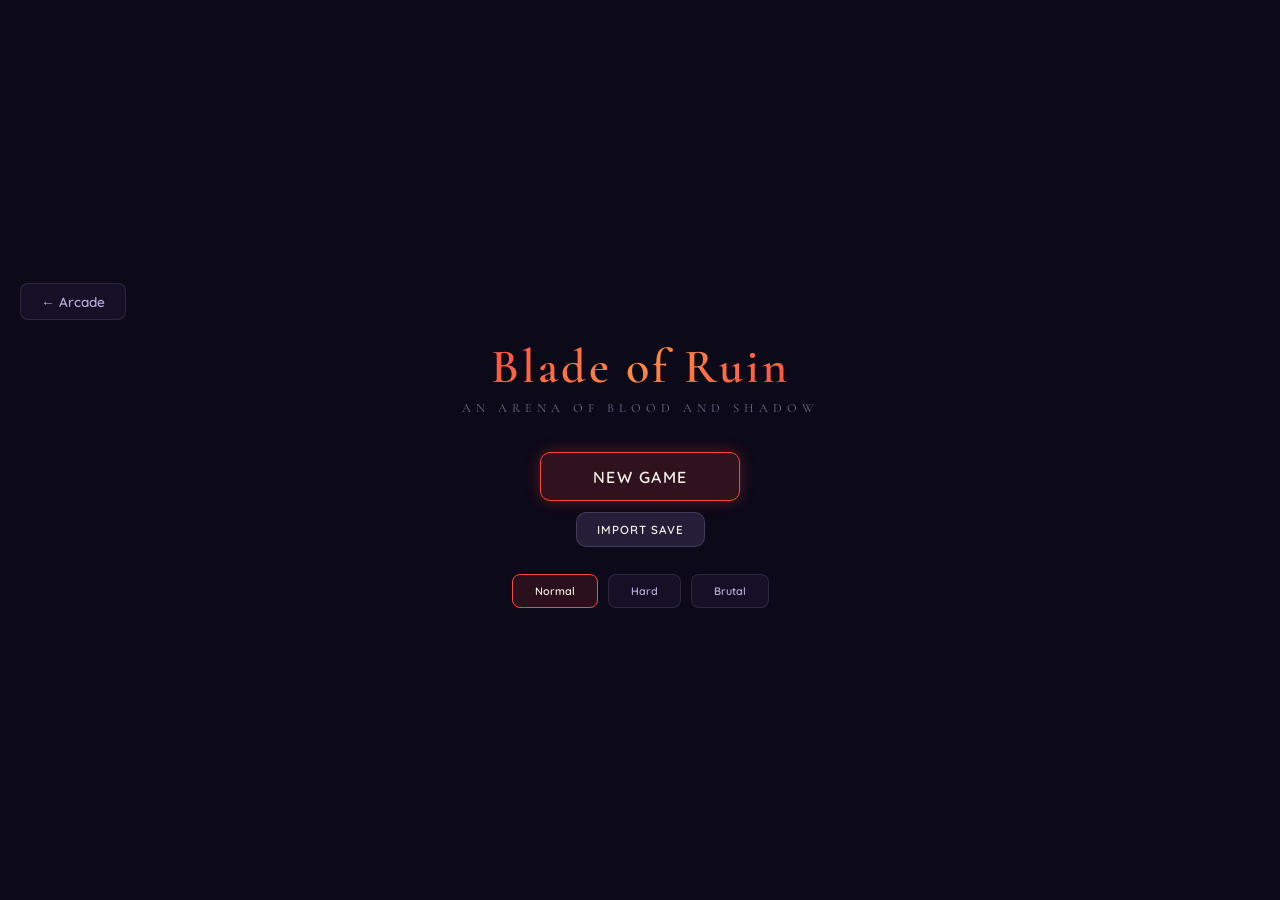
==== games/blade-of-ruin.html @ e4836a95 "Rewrite town as interactive canvas — character, clickable buildings, HUD bar - Town is now fully can" ====
<!DOCTYPE html>
<html lang="en">
<head>
<meta charset="UTF-8">
<meta name="viewport" content="width=device-width, initial-scale=1.0, maximum-scale=1.0, user-scalable=no, viewport-fit=cover">
<title>Blade of Ruin — Maas Arcade</title>
<meta name="theme-color" content="#0d0a1a">
<meta name="apple-mobile-web-app-capable" content="yes">
<meta name="apple-mobile-web-app-status-bar-style" content="black-translucent">
<link rel="stylesheet" href="../shared.css">
<style>
:root{--game-accent:#ff4444;--game-glow:rgba(255,68,68,0.3)}
*{box-sizing:border-box;-webkit-tap-highlight-color:transparent}
html,body{overflow:hidden;position:fixed;inset:0;width:100%;height:100dvh;touch-action:none;overscroll-behavior:none;margin:0;padding:0}

#game-canvas{display:block;position:absolute;top:0;left:0;width:100%;height:100%;touch-action:none;z-index:1}
#particle-canvas{display:block;position:absolute;top:0;left:0;width:100%;height:100%;touch-action:none;z-index:2;pointer-events:none}
#bg-canvas{display:block;position:absolute;top:0;left:0;width:100%;height:100%;z-index:0}

/* ── Overlay Base ── */
.overlay{position:fixed;inset:0;z-index:100;display:flex;flex-direction:column;align-items:center;justify-content:center;background:rgba(13,10,26,0.96);backdrop-filter:blur(20px);-webkit-backdrop-filter:blur(20px);overflow-y:auto;padding:env(safe-area-inset-top,0) 0 env(safe-area-inset-bottom,0);opacity:1;pointer-events:all;transition:none}
.overlay.hidden{display:none!important}
.overlay-scroll{max-height:100dvh;overflow-y:auto;width:100%;display:flex;flex-direction:column;align-items:center;padding:clamp(8px,2dvh,20px) clamp(8px,3vw,20px)}

/* ── Glass Panels ── */
.gp{background:rgba(30,24,50,0.7);border:1px solid rgba(184,169,212,0.12);border-radius:14px;backdrop-filter:blur(16px);-webkit-backdrop-filter:blur(16px);padding:clamp(10px,2dvh,20px);width:min(420px,92vw)}
.gp-glow{box-shadow:0 0 30px var(--game-glow),inset 0 0 20px rgba(74,63,107,0.1)}

/* ── Title Styling ── */
.title-main{font-family:'Cormorant Garamond',serif;font-size:clamp(28px,5.5dvh,48px);font-weight:600;letter-spacing:3px;text-align:center;background:linear-gradient(135deg,#ff4444,#ff8844,#ff4444);-webkit-background-clip:text;-webkit-text-fill-color:transparent;background-clip:text;text-shadow:none;margin-bottom:4px}
.title-sub{font-family:'Cormorant Garamond',serif;font-size:clamp(10px,1.4dvh,14px);letter-spacing:5px;text-transform:uppercase;color:var(--iris-light);opacity:.6;margin-bottom:clamp(10px,2dvh,20px);text-align:center}

/* ── Buttons ── */
.btn{font-family:'Quicksand',sans-serif;font-size:clamp(13px,1.8dvh,16px);font-weight:600;color:var(--moon-glow);background:rgba(74,63,107,0.4);border:1px solid rgba(184,169,212,0.2);border-radius:10px;padding:clamp(10px,1.5dvh,14px) clamp(20px,4vw,32px);cursor:pointer;transition:all .2s;text-transform:uppercase;letter-spacing:1.5px;min-width:clamp(140px,40vw,200px);text-align:center;display:inline-block}
.btn:active{transform:scale(0.96);background:rgba(74,63,107,0.7)}
.btn-accent{border-color:var(--game-accent);background:rgba(255,68,68,0.15);box-shadow:0 0 15px var(--game-glow)}
.btn-accent:active{background:rgba(255,68,68,0.35)}
.btn-sm{font-size:clamp(10px,1.3dvh,13px);padding:clamp(6px,1dvh,10px) clamp(12px,2vw,20px);min-width:auto;letter-spacing:1px}
.btn-danger{border-color:#ff4444;color:#ff6666}
.btn-gold{border-color:#ffd740;color:#ffd740;background:rgba(255,215,64,0.1)}
.btn-green{border-color:#76ff03;color:#76ff03;background:rgba(118,255,3,0.1)}
.btn-disabled{opacity:0.35;pointer-events:none}

/* ── Stat bars ── */
.bar-wrap{width:100%;height:clamp(14px,2dvh,20px);background:rgba(13,10,26,0.6);border-radius:10px;border:1px solid rgba(184,169,212,0.08);overflow:hidden;position:relative}
.bar-fill{height:100%;border-radius:10px;transition:width .4s ease}
.bar-text{position:absolute;inset:0;display:flex;align-items:center;justify-content:center;font-family:'Quicksand',sans-serif;font-size:clamp(9px,1.2dvh,12px);font-weight:600;color:#fff;text-shadow:0 1px 3px rgba(0,0,0,0.8)}
.bar-hp .bar-fill{background:linear-gradient(90deg,#cc2222,#ff4444)}
.bar-sta .bar-fill{background:linear-gradient(90deg,#cc8800,#ffaa00)}
.bar-mana .bar-fill{background:linear-gradient(90deg,#2244cc,#4488ff)}
.bar-xp .bar-fill{background:linear-gradient(90deg,#448844,#66cc66)}

/* ── Character Creation ── */
.race-grid{display:grid;grid-template-columns:repeat(4,1fr);gap:clamp(4px,1vw,8px);width:100%;margin:clamp(6px,1dvh,12px) 0}
.race-card{background:rgba(30,24,50,0.5);border:2px solid rgba(184,169,212,0.1);border-radius:10px;padding:clamp(6px,1dvh,10px) clamp(4px,0.5vw,8px);cursor:pointer;text-align:center;transition:all .2s}
.race-card.selected{border-color:var(--game-accent);background:rgba(255,68,68,0.12);box-shadow:0 0 12px var(--game-glow)}
.race-card .rc-icon{font-size:clamp(20px,3.5dvh,32px);line-height:1.2}
.race-card .rc-name{font-family:'Quicksand',sans-serif;font-size:clamp(9px,1.1dvh,11px);font-weight:600;color:var(--moon-glow);margin-top:2px}
.race-card .rc-bonus{font-size:clamp(7px,0.9dvh,9px);color:var(--iris-light);opacity:.7;margin-top:1px}

.stat-row{display:flex;align-items:center;gap:clamp(4px,1vw,8px);margin:clamp(2px,0.4dvh,4px) 0;width:100%}
.stat-label{font-family:'Quicksand',sans-serif;font-size:clamp(10px,1.3dvh,13px);font-weight:600;color:var(--iris-light);min-width:clamp(32px,8vw,44px);text-transform:uppercase}
.stat-val{font-family:'Quicksand',sans-serif;font-size:clamp(12px,1.5dvh,15px);font-weight:700;color:var(--moon-glow);min-width:24px;text-align:center}
.stat-btn{width:clamp(28px,4dvh,36px);height:clamp(28px,4dvh,36px);border-radius:50%;border:1px solid rgba(184,169,212,0.2);background:rgba(74,63,107,0.3);color:var(--moon-glow);font-size:clamp(14px,2dvh,18px);font-weight:700;cursor:pointer;display:flex;align-items:center;justify-content:center;transition:all .15s}
.stat-btn:active{background:rgba(74,63,107,0.6)}
.stat-btn.disabled{opacity:.25;pointer-events:none}
.stat-bar-mini{flex:1;height:6px;background:rgba(13,10,26,0.5);border-radius:3px;overflow:hidden}
.stat-bar-mini div{height:100%;background:var(--game-accent);border-radius:3px;transition:width .2s}

/* ── Weapon Choice ── */
.weapon-grid{display:grid;grid-template-columns:repeat(3,1fr);gap:clamp(4px,1vw,8px);width:100%;margin:clamp(6px,1dvh,12px) 0}
.weapon-card{background:rgba(30,24,50,0.5);border:2px solid rgba(184,169,212,0.1);border-radius:10px;padding:clamp(8px,1.2dvh,12px);cursor:pointer;text-align:center;transition:all .2s}
.weapon-card.selected{border-color:var(--game-accent);background:rgba(255,68,68,0.12);box-shadow:0 0 12px var(--game-glow)}
.weapon-card .wc-icon{font-size:clamp(22px,3.5dvh,32px)}
.weapon-card .wc-name{font-size:clamp(8px,1dvh,10px);color:var(--moon-glow);margin-top:2px;font-weight:600}

/* ── Combat HUD — Bottom Actions ── */
.combat-hud{position:fixed;bottom:0;left:0;right:0;z-index:20;background:linear-gradient(0deg,rgba(8,6,16,0.97) 0%,rgba(10,8,20,0.92) 85%,transparent 100%);border-top:1px solid rgba(255,68,68,0.12);padding:clamp(6px,1dvh,12px) clamp(4px,1vw,10px) calc(env(safe-area-inset-bottom,0px) + clamp(4px,0.8dvh,8px));display:none;flex-direction:column;gap:clamp(4px,0.7dvh,8px)}
.combat-hud.visible{display:flex}
/* Action grid — larger circular buttons */
.combat-actions{display:flex;flex-wrap:wrap;justify-content:center;gap:clamp(4px,0.8vw,8px);padding:0 clamp(2px,0.5vw,4px)}
.action-btn{font-family:'Quicksand',sans-serif;position:relative;color:var(--moon-glow);background:rgba(20,16,36,0.85);border:2px solid rgba(184,169,212,0.2);border-radius:14px;padding:clamp(5px,0.8dvh,8px) clamp(6px,1.2vw,10px);cursor:pointer;text-align:center;transition:all .15s;line-height:1.1;width:clamp(62px,15vw,82px);min-height:clamp(62px,10dvh,82px);display:flex;flex-direction:column;align-items:center;justify-content:center;gap:1px}
.action-btn:active{background:rgba(74,63,107,0.5);transform:scale(0.93)}
.action-btn .ab-icon{font-size:clamp(18px,2.8dvh,26px);display:block}
.action-btn .ab-name{font-size:clamp(8px,1dvh,10px);font-weight:700;display:block;letter-spacing:0.3px}
.action-btn .ab-cost{font-size:clamp(7px,0.85dvh,9px);display:block;color:var(--iris-mid);font-weight:600}
.action-btn .ab-dmg{font-size:clamp(9px,1.1dvh,11px);font-weight:800;display:block;margin-top:1px}
.action-btn .ab-tiers{font-size:clamp(6px,0.7dvh,8px);display:block;color:var(--iris-mid);margin-top:0px;white-space:nowrap;overflow:hidden}
.action-btn.disabled{opacity:.25;pointer-events:none}
.action-btn.highlight{border-color:var(--game-accent);box-shadow:0 0 10px var(--game-glow)}
/* Tier-colored borders for attack types */
.action-btn.ab-type-light{border-color:rgba(68,255,68,0.35)}
.action-btn.ab-type-heavy{border-color:rgba(255,68,68,0.4);box-shadow:0 0 6px rgba(255,68,68,0.15)}
.action-btn.ab-type-medium{border-color:rgba(255,255,68,0.35)}
.action-btn.ab-type-move{border-color:rgba(68,170,255,0.3)}
.action-btn.ab-type-defend{border-color:rgba(68,136,255,0.35)}
.action-btn.ab-type-spell{border-color:rgba(136,68,255,0.35)}
.action-btn.ab-type-util{border-color:rgba(184,169,212,0.2)}
.action-btn.ab-type-flee{border-color:rgba(255,68,68,0.3)}
/* Info Panel — shows details of hovered/selected action */
.action-info{width:100%;min-height:clamp(28px,4dvh,40px);background:rgba(15,12,28,0.9);border:1px solid rgba(184,169,212,0.1);border-radius:10px;padding:clamp(4px,0.6dvh,8px) clamp(8px,1.5vw,14px);display:flex;align-items:center;gap:clamp(6px,1vw,10px)}
.action-info .ai-icon{font-size:clamp(18px,2.5dvh,24px)}
.action-info .ai-body{flex:1;min-width:0}
.action-info .ai-name{font-family:'Quicksand',sans-serif;font-size:clamp(10px,1.2dvh,13px);font-weight:700;color:var(--moon-glow)}
.action-info .ai-desc{font-family:'Quicksand',sans-serif;font-size:clamp(8px,0.95dvh,10px);color:var(--iris-light);margin-top:1px}
.action-info .ai-tiers{display:flex;gap:clamp(4px,0.6vw,8px);margin-top:2px}
.action-info .ai-tier{font-size:clamp(7px,0.85dvh,9px);font-weight:700;padding:1px 4px;border-radius:4px;background:rgba(0,0,0,0.3)}
.action-info .ai-tier.t-miss{color:#666}
.action-info .ai-tier.t-graze{color:#ff8844}
.action-info .ai-tier.t-hit{color:#ffff44}
.action-info .ai-tier.t-strong{color:#44ff44}
.action-info .ai-tier.t-crit{color:#ff4444}

/* ── Spell Submenu ── */
.spell-menu{position:fixed;bottom:clamp(100px,20dvh,180px);left:50%;transform:translateX(-50%);z-index:25;background:rgba(12,10,25,0.96);border:1px solid rgba(68,68,255,0.2);border-radius:14px;padding:clamp(8px,1.2dvh,14px);backdrop-filter:blur(16px);-webkit-backdrop-filter:blur(16px);display:none;width:min(400px,92vw);max-height:38dvh;overflow-y:auto}
.spell-menu.visible{display:block}
.spell-row{display:flex;align-items:center;gap:clamp(6px,1vw,10px);padding:clamp(6px,0.8dvh,8px);border-radius:8px;cursor:pointer;transition:all .15s;border:1px solid transparent}
.spell-row:active{background:rgba(68,68,255,0.15)}
.spell-row.disabled{opacity:.3;pointer-events:none}
.spell-row .sr-icon{font-size:clamp(18px,2.5dvh,24px)}
.spell-row .sr-name{font-size:clamp(11px,1.3dvh,13px);font-weight:600;color:var(--moon-glow);flex:1}
.spell-row .sr-dmg{font-size:clamp(9px,1dvh,11px);font-weight:700;color:#ff8844}
.spell-row .sr-cost{font-size:clamp(9px,1.1dvh,11px);color:#4488ff}
.spell-row .sr-cd{font-size:clamp(8px,1dvh,10px);color:#ff8844}

/* ── Combat Top HUD ── */
.combat-top{position:fixed;top:0;left:0;right:0;z-index:20;padding:calc(env(safe-area-inset-top,0px) + clamp(4px,0.6dvh,8px)) clamp(6px,1.5vw,12px) clamp(4px,0.6dvh,8px);background:linear-gradient(180deg,rgba(10,8,18,0.96) 0%,rgba(10,8,18,0.8) 80%,transparent 100%);display:none;gap:clamp(3px,0.5dvh,6px)}
.combat-top.visible{display:flex;flex-direction:column}
.ct-row{display:flex;justify-content:space-between;align-items:flex-start;gap:clamp(6px,2vw,16px)}
.ct-fighter{flex:1;min-width:0}
.ct-portrait{display:flex;align-items:center;gap:clamp(4px,0.8vw,8px);margin-bottom:3px}
.ct-avatar{width:clamp(32px,5dvh,44px);height:clamp(32px,5dvh,44px);border-radius:8px;background:rgba(30,24,50,0.7);border:2px solid rgba(184,169,212,0.2);display:flex;align-items:center;justify-content:center;font-size:clamp(18px,3dvh,28px)}
.ct-avatar.player-av{border-color:rgba(68,170,255,0.4)}
.ct-avatar.enemy-av{border-color:rgba(255,68,68,0.4)}
.ct-info{flex:1;min-width:0}
.ct-name{font-family:'Cormorant Garamond',serif;font-size:clamp(12px,1.6dvh,16px);font-weight:600;margin-bottom:0;white-space:nowrap;overflow:hidden;text-overflow:ellipsis}
.ct-name.player-name{color:#66aaff}
.ct-name.enemy-name{color:#ff6666;text-align:right}
.ct-sub{font-family:'Quicksand',sans-serif;font-size:clamp(8px,0.9dvh,10px);color:var(--iris-mid);white-space:nowrap;overflow:hidden;text-overflow:ellipsis}
.ct-bars{display:flex;flex-direction:column;gap:2px}
.ct-bar{height:clamp(12px,1.6dvh,16px);position:relative}
.ct-bar .bar-text{font-size:clamp(8px,1dvh,11px);font-weight:700;letter-spacing:0.5px}
.ct-vs{font-family:'Cormorant Garamond',serif;font-size:clamp(12px,1.6dvh,18px);font-weight:600;color:var(--game-accent);text-shadow:0 0 10px var(--game-glow);min-width:24px;text-align:center;align-self:center}
.ct-status{display:flex;gap:3px;margin-top:2px;flex-wrap:wrap}
.ct-status-icon{font-size:clamp(10px,1.3dvh,14px);background:rgba(30,24,50,0.6);border-radius:4px;padding:1px 3px;border:1px solid rgba(184,169,212,0.08)}
.ct-turn{text-align:center;font-size:clamp(10px,1.2dvh,12px);color:var(--iris-light);font-weight:600;letter-spacing:1px}
.ct-distance{text-align:center;font-size:clamp(9px,1dvh,11px);color:var(--iris-mid)}

/* ── Town HUD (canvas-based town) ── */
.town-hud{position:fixed;top:env(safe-area-inset-top,0px);left:50%;transform:translateX(-50%);z-index:15;
  display:flex;align-items:center;gap:clamp(8px,2vw,14px);
  background:rgba(10,8,20,0.78);border:1px solid rgba(184,169,212,0.12);border-radius:0 0 12px 12px;
  padding:clamp(5px,0.8dvh,8px) clamp(10px,2.5vw,18px);backdrop-filter:blur(12px);-webkit-backdrop-filter:blur(12px);
  max-width:min(440px,96vw);font-family:'Quicksand',sans-serif}
.town-hud.hidden{display:none!important}
.th-name{color:var(--moon-glow);font-weight:700;font-size:clamp(11px,1.4dvh,14px)}
.th-level{color:var(--iris-light);font-size:clamp(10px,1.2dvh,12px)}
.th-gold{color:#ffd740;font-weight:700;font-size:clamp(10px,1.2dvh,12px)}
.th-hp-wrap{flex:0 0 clamp(50px,12vw,70px);height:8px;background:rgba(0,0,0,0.3);border-radius:4px;overflow:hidden}
.th-hp-fill{height:100%;background:linear-gradient(90deg,#e53935,#ff6e40);border-radius:4px;transition:width .3s}
.th-btn{background:rgba(74,63,107,0.45);border:1px solid rgba(184,169,212,0.18);border-radius:8px;
  padding:clamp(3px,0.5dvh,5px) clamp(6px,1vw,10px);cursor:pointer;font-size:clamp(14px,1.8dvh,18px);
  color:var(--moon-glow);transition:all .15s;line-height:1}
.th-btn:active{background:rgba(74,63,107,0.7);transform:scale(0.95)}

/* ── Shop / Inventory ── */
.item-grid{display:grid;grid-template-columns:repeat(auto-fill,minmax(clamp(120px,30vw,160px),1fr));gap:clamp(4px,0.8dvh,8px);width:100%;margin:clamp(4px,0.8dvh,8px) 0;max-height:40dvh;overflow-y:auto}
.item-card{background:rgba(20,16,36,0.7);border:2px solid rgba(184,169,212,0.1);border-radius:10px;padding:clamp(6px,1dvh,10px);cursor:pointer;transition:all .2s}
.item-card.selected{border-color:var(--game-accent);box-shadow:0 0 10px var(--game-glow)}
.item-card .ic-name{font-size:clamp(10px,1.2dvh,12px);font-weight:700;margin-bottom:2px;white-space:nowrap;overflow:hidden;text-overflow:ellipsis}
.item-card .ic-type{font-size:clamp(8px,0.9dvh,9px);color:var(--iris-mid);text-transform:uppercase;letter-spacing:0.5px}
.item-card .ic-stats{font-size:clamp(8px,1dvh,10px);color:var(--iris-light);margin-top:3px;line-height:1.4}
.item-card .ic-price{font-size:clamp(9px,1.1dvh,11px);color:#ffd740;font-weight:700;margin-top:3px}
.tier-common .ic-name{color:#a0a0a0}
.tier-uncommon .ic-name{color:#4fc3f7}
.tier-rare .ic-name{color:#c9a84c}
.tier-epic .ic-name{color:#ff6a00}
.tier-legendary .ic-name{color:#cc44ff}

/* ── Equipment Slots ── */
.equip-slots{display:grid;grid-template-columns:repeat(4,1fr);gap:clamp(4px,0.8vw,8px);width:100%;margin:clamp(4px,0.8dvh,8px) 0}
.equip-slot{background:rgba(20,16,36,0.5);border:2px solid rgba(184,169,212,0.08);border-radius:10px;padding:clamp(6px,1dvh,10px);text-align:center;min-height:clamp(50px,8dvh,70px);display:flex;flex-direction:column;align-items:center;justify-content:center;cursor:pointer;transition:all .2s}
.equip-slot .es-label{font-size:clamp(7px,0.8dvh,9px);color:var(--iris-mid);text-transform:uppercase;letter-spacing:0.5px;margin-bottom:2px}
.equip-slot .es-name{font-size:clamp(8px,1dvh,10px);font-weight:600}
.equip-slot.filled{border-color:rgba(184,169,212,0.2)}

/* ── Dialogue Box ── */
.dialogue-box{position:fixed;bottom:clamp(70px,14dvh,120px);left:50%;transform:translateX(-50%);z-index:30;width:min(400px,90vw);background:rgba(10,8,20,0.95);border:1px solid rgba(255,68,68,0.2);border-radius:12px;padding:clamp(10px,1.5dvh,16px);backdrop-filter:blur(16px);-webkit-backdrop-filter:blur(16px);display:none}
.dialogue-box.visible{display:block}
.dialogue-name{font-family:'Cormorant Garamond',serif;font-size:clamp(14px,1.8dvh,18px);font-weight:600;color:var(--game-accent);margin-bottom:4px}
.dialogue-text{font-family:'Quicksand',sans-serif;font-size:clamp(11px,1.4dvh,14px);color:var(--moon-glow);line-height:1.5;min-height:2em}

/* ── Skin Toggle ── */
.skin-toggle{position:fixed;top:env(safe-area-inset-top,0px);right:clamp(4px,1vw,8px);z-index:50;margin-top:clamp(4px,0.6dvh,8px)}
.skin-btn{background:rgba(30,24,50,0.7);border:1px solid rgba(184,169,212,0.15);border-radius:8px;padding:clamp(4px,0.6dvh,6px) clamp(8px,1.2vw,12px);cursor:pointer;font-family:'Quicksand',sans-serif;font-size:clamp(9px,1dvh,11px);color:var(--iris-light);transition:all .2s}
.skin-btn:active{background:rgba(74,63,107,0.5)}

/* ── Back Button ── */
.back-btn{position:fixed;top:env(safe-area-inset-top,0px);left:clamp(4px,1vw,8px);z-index:50;margin-top:clamp(4px,0.6dvh,8px);background:rgba(30,24,50,0.7);border:1px solid rgba(184,169,212,0.15);border-radius:50%;width:clamp(32px,4.5dvh,42px);height:clamp(32px,4.5dvh,42px);cursor:pointer;display:flex;align-items:center;justify-content:center;color:var(--iris-light);font-size:clamp(14px,2dvh,20px);transition:all .2s;text-decoration:none}
.back-btn:active{background:rgba(74,63,107,0.5)}
.menu-back-btn{align-self:flex-start;font-family:'Quicksand',sans-serif;font-size:clamp(12px,1.5dvh,15px);font-weight:600;color:var(--iris-light);text-decoration:none;background:rgba(30,24,50,0.5);border:1px solid rgba(184,169,212,0.15);border-radius:8px;padding:clamp(6px,1dvh,10px) clamp(12px,2vw,20px);transition:all .2s}
.menu-back-btn:active{background:rgba(74,63,107,0.5)}

/* ── Combat Log ── */
#combat-log{position:fixed;left:clamp(4px,1vw,8px);top:50%;transform:translateY(-50%);z-index:18;width:min(160px,35vw);max-height:30dvh;background:rgba(10,8,20,0.88);border:1px solid rgba(184,169,212,0.1);border-radius:10px;padding:clamp(4px,0.6dvh,8px);backdrop-filter:blur(10px);-webkit-backdrop-filter:blur(10px);display:none;overflow:hidden;pointer-events:none}
#combat-log.visible{display:block}
#combat-log .cl-title{font-family:'Quicksand',sans-serif;font-size:clamp(8px,0.9dvh,10px);font-weight:700;color:var(--iris-mid);text-transform:uppercase;letter-spacing:1px;margin-bottom:3px}
#combat-log .cl-entry{font-family:'Quicksand',sans-serif;font-size:clamp(8px,0.95dvh,10px);color:var(--iris-light);line-height:1.4;padding:1px 0;opacity:0.8}
#combat-log .cl-entry:last-child{opacity:1;color:var(--moon-glow);text-shadow:0 0 6px rgba(255,255,255,0.2)}
#combat-log .cl-entry.cl-damage{color:#ff6666}
#combat-log .cl-entry.cl-heal{color:#66ff88}
#combat-log .cl-entry.cl-move{color:#66aaff}
#combat-log .cl-entry.cl-crit{color:#ffd740;font-weight:700}

/* ── Damage Numbers ── */
.dmg-float{position:fixed;z-index:35;pointer-events:none;font-family:'Cormorant Garamond',serif;font-weight:700;text-shadow:0 2px 6px rgba(0,0,0,0.8);animation:dmgFloat 1.2s ease-out forwards}
.dmg-float.crit{font-size:clamp(24px,4dvh,36px)!important;color:#ff4444!important}
.dmg-float.heal{color:#44ff44!important}
.dmg-float.dodge-text{color:#44aaff!important;font-style:italic}
.dmg-float.block-text{color:#ffaa44!important}
@keyframes dmgFloat{0%{opacity:1;transform:translateY(0) scale(1)}50%{opacity:1}100%{opacity:0;transform:translateY(clamp(-60px,-10dvh,-100px)) scale(0.7)}}

/* ── Level Up Glow ── */
@keyframes lvlGlow{0%,100%{box-shadow:0 0 20px var(--game-glow)}50%{box-shadow:0 0 50px var(--game-glow),0 0 80px rgba(255,68,68,0.2)}}
.lvl-up-panel{animation:lvlGlow 1.5s infinite}

/* ── Name Input ── */
.name-input{font-family:'Cormorant Garamond',serif;font-size:clamp(20px,3dvh,28px);font-weight:600;color:var(--moon-glow);background:rgba(13,10,26,0.6);border:1px solid rgba(184,169,212,0.2);border-radius:10px;padding:clamp(8px,1.2dvh,12px) clamp(12px,2vw,20px);text-align:center;width:min(300px,80vw);outline:none;transition:border-color .2s}
.name-input:focus{border-color:var(--game-accent)}
.name-input::placeholder{color:var(--iris-mid);opacity:.5}

/* ── Misc ── */
.flex-center{display:flex;align-items:center;justify-content:center}
.flex-col{display:flex;flex-direction:column;align-items:center}
.gap-sm{gap:clamp(4px,0.6dvh,8px)}
.gap-md{gap:clamp(8px,1.2dvh,14px)}
.gap-lg{gap:clamp(12px,2dvh,20px)}
.mt-sm{margin-top:clamp(4px,0.8dvh,8px)}
.mt-md{margin-top:clamp(8px,1.5dvh,14px)}
.mb-sm{margin-bottom:clamp(4px,0.8dvh,8px)}
.mb-md{margin-bottom:clamp(8px,1.5dvh,14px)}
.text-center{text-align:center}
.w-full{width:100%}
.section-title{font-family:'Cormorant Garamond',serif;font-size:clamp(16px,2.2dvh,22px);font-weight:600;color:var(--moon-glow);letter-spacing:1px}
.info-text{font-family:'Quicksand',sans-serif;font-size:clamp(10px,1.2dvh,13px);color:var(--iris-light);line-height:1.5}
.gold-text{color:#ffd740;font-weight:700}
.scrollable{max-height:50dvh;overflow-y:auto;width:100%}
.btn-row{display:flex;gap:clamp(6px,1.5vw,12px);justify-content:center;flex-wrap:wrap;margin-top:clamp(6px,1dvh,12px)}
.difficulty-row{display:flex;gap:clamp(6px,1.5vw,10px);justify-content:center;margin:clamp(6px,1dvh,12px) 0}
.diff-btn{padding:clamp(6px,1dvh,10px) clamp(14px,3vw,22px);border-radius:8px;border:1px solid rgba(184,169,212,0.15);background:rgba(30,24,50,0.5);color:var(--iris-light);font-family:'Quicksand',sans-serif;font-size:clamp(10px,1.2dvh,12px);font-weight:600;cursor:pointer;transition:all .2s}
.diff-btn.selected{border-color:var(--game-accent);color:var(--moon-glow);background:rgba(255,68,68,0.12)}
.preview-wrap{width:clamp(80px,18vw,120px);height:clamp(140px,28dvh,220px);margin:clamp(4px,0.8dvh,8px) auto;display:flex;align-items:center;justify-content:center}
.preview-wrap img,.preview-wrap svg{max-width:100%;max-height:100%}
</style>
</head>
<body>
<canvas id="bg-canvas"></canvas>
<canvas id="game-canvas"></canvas>
<canvas id="particle-canvas"></canvas>

<!-- Town HUD (shown during canvas town) -->
<div class="town-hud hidden" id="town-hud">
  <span class="th-name" id="th-name"></span>
  <span class="th-level" id="th-level"></span>
  <span class="th-gold" id="th-gold"></span>
  <div class="th-hp-wrap"><div class="th-hp-fill" id="th-hp-fill"></div></div>
  <button class="th-btn" id="th-inv-btn" title="Inventory">🎒</button>
</div>

<!-- Back button (always visible) -->
<a class="back-btn" onclick="goToHub()" title="Back to Arcade">&#8592;</a>

<!-- Skin toggle -->
<div class="skin-toggle">
  <button class="skin-btn" id="skin-btn">Skin</button>
</div>

<!-- Menu Overlay -->
<div class="overlay" id="ov-menu">
  <div class="overlay-scroll flex-col gap-lg">
    <a class="menu-back-btn" href="../index.html" title="Back to Arcade">&#8592; Arcade</a>
    <div>
      <div class="title-main">Blade of Ruin</div>
      <div class="title-sub">An Arena of Blood and Shadow</div>
    </div>
    <div class="flex-col gap-md">
      <button class="btn btn-accent" id="btn-new-game">New Game</button>
      <button class="btn" id="btn-continue" style="display:none">Continue</button>
      <button class="btn btn-sm" id="btn-import">Import Save</button>
      <input type="file" id="import-file" accept=".json" style="display:none">
    </div>
    <div class="difficulty-row">
      <button class="diff-btn selected" data-diff="0">Normal</button>
      <button class="diff-btn" data-diff="1">Hard</button>
      <button class="diff-btn" data-diff="2">Brutal</button>
    </div>
  </div>
</div>

<!-- Character Creation Overlay -->
<div class="overlay hidden" id="ov-create">
  <div class="overlay-scroll flex-col gap-md" id="create-content"></div>
</div>

<!-- Town Overlay -->
<div class="overlay hidden" id="ov-town">
  <div class="overlay-scroll flex-col gap-md" id="town-content"></div>
</div>

<!-- Shop Overlay -->
<div class="overlay hidden" id="ov-shop">
  <div class="overlay-scroll flex-col gap-md" id="shop-content"></div>
</div>

<!-- Temple Overlay -->
<div class="overlay hidden" id="ov-temple">
  <div class="overlay-scroll flex-col gap-md" id="temple-content"></div>
</div>

<!-- Tavern Overlay -->
<div class="overlay hidden" id="ov-tavern">
  <div class="overlay-scroll flex-col gap-md" id="tavern-content"></div>
</div>

<!-- Training Overlay -->
<div class="overlay hidden" id="ov-training">
  <div class="overlay-scroll flex-col gap-md" id="training-content"></div>
</div>

<!-- Bounty Board Overlay -->
<div class="overlay hidden" id="ov-bounty-board">
  <div class="overlay-scroll flex-col gap-md" id="bounty-board-content"></div>
</div>

<!-- Moonwell Overlay -->
<div class="overlay hidden" id="ov-moonwell">
  <div class="overlay-scroll flex-col gap-md" id="moonwell-content"></div>
</div>

<!-- Sanctum Overlay -->
<div class="overlay hidden" id="ov-sanctum">
  <div class="overlay-scroll flex-col gap-md" id="sanctum-content"></div>
</div>

<!-- Armory Vault Overlay -->
<div class="overlay hidden" id="ov-armory-vault">
  <div class="overlay-scroll flex-col gap-md" id="armory-vault-content"></div>
</div>

<!-- Arena Gate Overlay -->
<div class="overlay hidden" id="ov-arena-gate">
  <div class="overlay-scroll flex-col gap-md" id="arena-gate-content"></div>
</div>

<!-- Inventory Overlay -->
<div class="overlay hidden" id="ov-inventory">
  <div class="overlay-scroll flex-col gap-md" id="inventory-content"></div>
</div>

<!-- Level Up Overlay -->
<div class="overlay hidden" id="ov-levelup">
  <div class="overlay-scroll flex-col gap-md" id="levelup-content"></div>
</div>

<!-- Post-Combat Overlay -->
<div class="overlay hidden" id="ov-post-combat">
  <div class="overlay-scroll flex-col gap-md" id="post-combat-content"></div>
</div>

<!-- Game Over Overlay -->
<div class="overlay hidden" id="ov-gameover">
  <div class="overlay-scroll flex-col gap-md" id="gameover-content"></div>
</div>

<!-- Victory Overlay -->
<div class="overlay hidden" id="ov-victory">
  <div class="overlay-scroll flex-col gap-md" id="victory-content"></div>
</div>

<!-- Combat HUD (top bars) -->
<div class="combat-top" id="combat-top"></div>

<!-- Combat HUD (bottom actions) -->
<div class="combat-hud" id="combat-hud"></div>

<!-- Spell submenu -->
<div class="spell-menu" id="spell-menu"></div>

<!-- Combat Log -->
<div id="combat-log">
  <div class="cl-title">Combat Log</div>
  <div id="cl-entries"></div>
</div>

<!-- Dialogue box -->
<div class="dialogue-box" id="dialogue-box">
  <div class="dialogue-name" id="dialogue-name"></div>
  <div class="dialogue-text" id="dialogue-text"></div>
</div>

<script src="../shared.js"></script>
<script>
(() => { 'use strict';

// ═══════════════════════════════════════════════════════════════
// PHASE 1: CONSTANTS, STATE, SVG MODELS, ITEMS, ENEMIES, SAVES
// ═══════════════════════════════════════════════════════════════

const GAME_ID = 'blade-of-ruin';
const data = ArcadeData;

// ── Stat names ──
const STAT_NAMES = ['STR','AGI','ATK','DEF','VIT','CHA','STA','MAG'];
const STAT_DESC = {
  STR: '+2% melee dmg', AGI: '+1.5% dodge, +0.5 speed', ATK: '+3% weapon dmg, +0.5% crit',
  DEF: '-1 flat DR, +1% reduction', VIT: '+8 max HP', CHA: '-1% prices, +3% taunt',
  STA: '+5 max stamina', MAG: '+6 max mana, +2.5% spell dmg'
};

// ── Races ──
const RACES = [
  { id:'human', name:'Human', icon:'🧑', skin:'#c8a080', bonus:{STR:1,CHA:1}, passive:'xpBonus', passiveDesc:'+10% XP', desc:'Versatile warriors' },
  { id:'highelf', name:'Elf', icon:'🧝', skin:'#e8d5c0', bonus:{AGI:2,MAG:1}, passive:'magicDmg', passiveDesc:'+15% magic dmg', desc:'Graceful spellblades' },
  { id:'dwarf', name:'Dwarf', icon:'⛏️', skin:'#8d6e63', bonus:{DEF:2,VIT:1}, passive:'armorEff', passiveDesc:'+15% armor', desc:'Stout defenders' },
  { id:'orc', name:'Orc', icon:'👹', skin:'#6d8c40', bonus:{STR:2,STA:1}, passive:'rage', passiveDesc:'Rage <25% HP', desc:'Savage berserkers' },
  { id:'polder', name:'Halfling', icon:'🧒', skin:'#a1887f', bonus:{AGI:2,CHA:1}, passive:'dodgeBonus', passiveDesc:'+20% dodge', desc:'Lucky tricksters' },
  { id:'dragonknight', name:'Dragonborn', icon:'🐉', skin:'#1565c0', bonus:{STR:1,DEF:1,MAG:1}, passive:'fireBreath', passiveDesc:'Fire Breath lv1', desc:'Draconic warriors' },
  { id:'revenant', name:'Revenant', icon:'💀', skin:'#37474f', bonus:{VIT:2,MAG:1}, passive:'regen', passiveDesc:'Regen 2%/turn', desc:'Undying spirits' },
  { id:'devil', name:'Demon', icon:'😈', skin:'#c0392b', bonus:{ATK:2,STR:1}, passive:'intimidate', passiveDesc:'Enemies -5% ATK', desc:'Infernal fighters' },
];

// ── Weapons ──
const WEAPON_TYPES = [
  { id:'sword', name:'Sword', icon:'⚔️', range:[0,2], baseDmg:12, category:'medium' },
  { id:'axe', name:'Axe', icon:'🪓', range:[0,1], baseDmg:15, category:'heavy' },
  { id:'dagger', name:'Dagger', icon:'🗡️', range:[0,1], baseDmg:8, category:'light' },
  { id:'staff', name:'Staff', icon:'🪄', range:[1,3], baseDmg:10, category:'polearm' },
  { id:'spear', name:'Spear', icon:'↑', range:[1,3], baseDmg:11, category:'polearm' },
  { id:'trident', name:'Trident', icon:'🔱', range:[1,3], baseDmg:13, category:'polearm' },
];

// ── Item tiers ──
const ITEM_TIERS = [
  { name:'Common', color:'#a0a0a0', css:'tier-common', mult:1.0, modelLv:1 },
  { name:'Uncommon', color:'#4fc3f7', css:'tier-uncommon', mult:1.3, modelLv:3 },
  { name:'Rare', color:'#c9a84c', css:'tier-rare', mult:1.7, modelLv:5 },
  { name:'Epic', color:'#ff6a00', css:'tier-epic', mult:2.2, modelLv:7 },
  { name:'Legendary', color:'#cc44ff', css:'tier-legendary', mult:3.0, modelLv:9 },
];
const EQUIP_SLOTS = ['head','shoulders','chest','arms','legs','shield','weapon'];
const SLOT_LABELS = { head:'Head', shoulders:'Shoulders', chest:'Chest', arms:'Arms', legs:'Legs', shield:'Shield', weapon:'Weapon' };

// ── Arenas ──
const ARENAS = [
  { name:'Sunfire Colosseum', bg:'#1a1408', desc:'Heroic daylight championship arena', accent:'#ffd740' },
  { name:'Hornwood Grand Ring', bg:'#1a1008', desc:'Timber horse-lord tournament ring', accent:'#cc8844' },
  { name:'Frostglass Ring', bg:'#081018', desc:'Alpine moonlit ice arena', accent:'#88ccff' },
  { name:'Ashmaw Crucible', bg:'#1a0800', desc:'Volcanic obsidian endgame arena', accent:'#ff4422' },
];

// ── Champions (4 arenas) ──
const CHAMPIONS = [
  {
    name:'Gharok the Pit Khan', race:'human', level:8, tier:0,
    stats:{STR:14,AGI:8,ATK:10,DEF:10,VIT:12,CHA:6,STA:10,MAG:3},
    weapon:'axe', behavior:'aggressive', hpMult:1.2, passive:null,
    abilities:[{name:'Warlord Charge',cd:4,fn:'warlordCharge'},{name:'Rally Cry',cd:5,fn:'rallyCry'}],
    intro:"The Pit Khan bows to no one! Face my axe, worm!",
    defeat:'The arena... falls silent...',
  },
  {
    name:'Azrakh, Ash-Crowned Warlord', race:'orc', level:14, tier:1,
    stats:{STR:18,AGI:8,ATK:16,DEF:14,VIT:16,CHA:6,STA:14,MAG:8},
    weapon:'axe', behavior:'aggressive', hpMult:1.3, passive:'burnAura',
    abilities:[{name:'Furnace Slam',cd:3,fn:'furnaceSlam'},{name:'Ash Crown Flare',cd:5,fn:'ashCrownFlare'}],
    intro:'The forge-fire burns eternal. You will be its fuel!',
    defeat:'The furnace... grows cold...',
  },
  {
    name:'Vaelor, Frostglass Seraph', race:'highelf', level:22, tier:2,
    stats:{STR:12,AGI:18,ATK:16,DEF:16,VIT:14,CHA:12,STA:12,MAG:20},
    weapon:'sword', behavior:'balanced', hpMult:1.0, passive:'frostAura',
    abilities:[{name:'Seraph Wing Strike',cd:3,fn:'seraphWingStrike'},{name:'Glacial Judgment',cd:5,fn:'glacialJudgment'}],
    intro:'The Frostglass reflects only truth. Let us see yours.',
    defeat:'The ice... shatters...',
  },
  {
    name:'The Pale Nazhkar', race:'revenant', level:30, tier:3,
    stats:{STR:30,AGI:22,ATK:28,DEF:26,VIT:30,CHA:18,STA:26,MAG:30},
    weapon:'sword', behavior:'adaptive', hpMult:1.3, passive:'spectralDread',
    abilities:[{name:'Spectral Rend',cd:3,fn:'spectralRend'},{name:'Dread Nova',cd:5,fn:'dreadNova'},{name:'Pale Chains',cd:4,fn:'paleChains'}],
    intro:'All roads end in shadow. Yours... ends here.',
    defeat:'At last... the pale light... fades...',
  },
];

// ── Bounty Bosses (8 huntable monsters) ──
const BOUNTY_BOSSES = [
  {
    name:'Thornmaw Ent-Lord', level:10, race:'orc', weapon:'staff',
    stats:{STR:16,AGI:4,ATK:10,DEF:14,VIT:20,CHA:4,STA:12,MAG:8},
    behavior:'methodical', hpMult:2.0,
    abilities:[{name:'Root Slam',cd:3,fn:'rootSlam'},{name:'Bark Shield',cd:5,fn:'barkShield'}],
    bountyGold:200, bountyXp:80, bountyTier:1, arena:1,
    intro:'The forest walks. And it is angry.',
    defeat:'The roots... withdraw...',
    desc:'Ancient forest colossus with branch antlers',
  },
  {
    name:'Gharok the Raider', level:14, race:'human', weapon:'axe',
    stats:{STR:18,AGI:10,ATK:14,DEF:12,VIT:14,CHA:8,STA:12,MAG:4},
    behavior:'aggressive', hpMult:1.3,
    abilities:[{name:'Warlord Charge',cd:3,fn:'warlordCharge'},{name:'Trophy Strike',cd:5,fn:'trophyStrike'}],
    bountyGold:280, bountyXp:100, bountyTier:2, arena:1,
    intro:'Another trophy for my belt!',
    defeat:'My horde... will avenge me...',
    desc:'Brutal horse-lord raider champion',
  },
  {
    name:'Nereth, Tideforged Colossus', level:16, race:'dragonknight', weapon:'trident',
    stats:{STR:14,AGI:8,ATK:12,DEF:18,VIT:22,CHA:6,STA:16,MAG:12},
    behavior:'defensive', hpMult:1.8,
    abilities:[{name:'Tidal Crush',cd:3,fn:'tidalCrush'},{name:'Sanctum Ward',cd:5,fn:'sanctumWard'}],
    bountyGold:350, bountyXp:120, bountyTier:2, arena:2,
    intro:'The deep protects its own. You are not welcome.',
    defeat:'The tide... recedes...',
    desc:'Oceanic relic knight from a drowned temple',
  },
  {
    name:'The Widow of Cinderglass', level:18, race:'highelf', weapon:'sword',
    stats:{STR:12,AGI:20,ATK:18,DEF:10,VIT:12,CHA:14,STA:14,MAG:16},
    behavior:'balanced', hpMult:1.2,
    abilities:[{name:'Mourning Strike',cd:2,fn:'mourningStrike'},{name:'Shattered Vow',cd:5,fn:'shatteredVow'}],
    bountyGold:400, bountyXp:140, bountyTier:3, arena:0,
    intro:'Every scar tells a love story. Let me give you one.',
    defeat:'At last... peace...',
    desc:'Haunted duelist queen in broken-vow armor',
  },
  {
    name:'Azrakh the Furnace', level:20, race:'orc', weapon:'axe',
    stats:{STR:22,AGI:10,ATK:20,DEF:16,VIT:20,CHA:6,STA:18,MAG:14},
    behavior:'aggressive', hpMult:1.5,
    abilities:[{name:'Furnace Slam',cd:3,fn:'furnaceSlam'},{name:'Magma Eruption',cd:4,fn:'magmaEruption'}],
    bountyGold:450, bountyXp:160, bountyTier:3, arena:3,
    intro:'The mountain bleeds! And so will you!',
    defeat:'The fire... goes out...',
    desc:'Volcanic warlord fused with forge-fire',
  },
  {
    name:'Vaelor the Exiled', level:22, race:'highelf', weapon:'sword',
    stats:{STR:14,AGI:20,ATK:18,DEF:18,VIT:16,CHA:14,STA:14,MAG:22},
    behavior:'balanced', hpMult:1.3,
    abilities:[{name:'Seraph Wing Strike',cd:3,fn:'seraphWingStrike'},{name:'Divine Judgment',cd:4,fn:'divineJudgment'}],
    bountyGold:500, bountyXp:180, bountyTier:3, arena:2,
    intro:'Even in exile, the divine light finds its mark.',
    defeat:'The wings... fold...',
    desc:'Fallen ice seraph with divine authority',
  },
  {
    name:'Stonehorn Behemoth', level:26, race:'dwarf', weapon:'axe',
    stats:{STR:28,AGI:4,ATK:18,DEF:24,VIT:30,CHA:4,STA:22,MAG:4},
    behavior:'methodical', hpMult:2.5,
    abilities:[{name:'Mammoth Charge',cd:3,fn:'mammothCharge'},{name:'Earthshatter',cd:5,fn:'earthshatter'}],
    bountyGold:600, bountyXp:220, bountyTier:4, arena:1,
    intro:'*The ground shakes with each step*',
    defeat:'*A thunderous collapse echoes through the arena*',
    desc:'Mammoth brute of devastating scale',
  },
  {
    name:'The Pale Nazhkar', level:30, race:'revenant', weapon:'sword',
    stats:{STR:28,AGI:20,ATK:26,DEF:24,VIT:28,CHA:16,STA:24,MAG:28},
    behavior:'adaptive', hpMult:1.5,
    abilities:[{name:'Spectral Rend',cd:3,fn:'spectralRend'},{name:'Dread Nova',cd:5,fn:'dreadNova'},{name:'Pale Chains',cd:4,fn:'paleChains'}],
    bountyGold:800, bountyXp:300, bountyTier:4, arena:3,
    intro:'You dare seek me in the dark? Then darkness you shall find.',
    defeat:'The pale crown... crumbles...',
    desc:'Spectral warlord of regal terror',
  },
];

// ── Armor Sets (6 factional sets with 2/4/6-piece bonuses) ──
const ARMOR_SETS = [
  { id:'citadel', name:'Citadel Warden Plate', desc:'Royal guardian heavy plate',
    bonuses:{ 2:{DEF:3,VIT:2}, 4:{DEF:6,VIT:4}, 6:{DEF:10,VIT:8} }, faction:'royal' },
  { id:'hornlord', name:'Hornlord Rider Harness', desc:'Bronze horse-lord medium armor',
    bonuses:{ 2:{STR:2,AGI:2}, 4:{STR:4,AGI:4}, 6:{STR:8,AGI:6,STA:4} }, faction:'rider' },
  { id:'greenveil', name:'Greenveil Huntmaster', desc:'Forest ranger light armor',
    bonuses:{ 2:{AGI:3,ATK:1}, 4:{AGI:5,ATK:3}, 6:{AGI:8,ATK:6} }, faction:'forest' },
  { id:'moonwell', name:'Moonwell Sentinel', desc:'Arcane ceremonial plate',
    bonuses:{ 2:{MAG:3,VIT:1}, 4:{MAG:5,VIT:3}, 6:{MAG:10,VIT:6} }, faction:'arcane' },
  { id:'crimson', name:'Crimson Oathbreaker', desc:'Dark knight blood plate',
    bonuses:{ 2:{STR:2,ATK:2}, 4:{STR:4,ATK:4}, 6:{STR:8,ATK:8,VIT:4} }, faction:'dark' },
  { id:'stormkeep', name:'Stormkeep Champion', desc:'Arena tournament armor',
    bonuses:{ 2:{ATK:2,DEF:2}, 4:{ATK:4,DEF:4,STA:2}, 6:{ATK:7,DEF:7,STA:4} }, faction:'arena' },
];

// ── Consumables (Moonwell Shop) ──
const CONSUMABLES = [
  { id:'healthTonic', name:'Health Tonic', icon:'🧪', price:40, desc:'Restore 40% HP', effect:'healPct', value:0.4 },
  { id:'staminaOil', name:'Stamina Oil', icon:'⚗️', price:35, desc:'Restore 50% STA', effect:'staPct', value:0.5 },
  { id:'relicDust', name:'Relic Dust', icon:'✨', price:60, desc:'+15% spell dmg 3 turns', effect:'buff', status:'blessed', turns:3 },
  { id:'arenaBlessing', name:'Arena Blessing', icon:'🏛️', price:80, desc:'+10% dmg 5 turns', effect:'buff', status:'enraged', turns:5 },
  { id:'wardStone', name:'Ward Stone', icon:'🛡️', price:50, desc:'Absorb 30 dmg next fight', effect:'ward', value:30 },
];

// ── Spells ──
const SPELLS = [
  { id:'emberBolt', name:'Ember Bolt', icon:'🔥', unlock:1, mana:8, cd:0, type:'damage', base:15, scale:2, range:[2,6], element:'fire', desc:'Fire bolt' },
  { id:'heal', name:'Heal', icon:'💚', unlock:2, mana:15, cd:3, type:'heal', base:20, scale:3, range:[0,10], desc:'Restore HP' },
  { id:'frostTouch', name:'Frost Touch', icon:'❄️', unlock:3, mana:12, cd:2, type:'damage', base:10, scale:1.5, range:[0,3], element:'ice', status:'frozen', statusDur:1, desc:'Freeze enemy' },
  { id:'shieldWard', name:'Shield Ward', icon:'🛡️', unlock:4, mana:10, cd:3, type:'buff', status:'shielded', statusDur:2, range:[0,10], desc:'Magic shield' },
  { id:'poisonCloud', name:'Poison Cloud', icon:'☠️', unlock:5, mana:14, cd:3, type:'damage', base:8, scale:1, range:[1,5], status:'poisoned', statusDur:3, desc:'Toxic cloud' },
  { id:'lightningStrike', name:'Lightning Strike', icon:'⚡', unlock:6, mana:20, cd:2, type:'damage', base:25, scale:2.5, range:[1,8], element:'lightning', stunChance:0.3, desc:'Lightning bolt' },
  { id:'enrage', name:'Enrage', icon:'😡', unlock:7, mana:12, cd:4, type:'buff', status:'enraged', statusDur:3, range:[0,10], desc:'+20% dmg -10% def' },
  { id:'bless', name:'Bless', icon:'✨', unlock:8, mana:18, cd:4, type:'buff', status:'blessed', statusDur:3, range:[0,10], desc:'+15% damage' },
  { id:'soulfire', name:'Soulfire', icon:'👻', unlock:10, mana:30, cd:4, type:'damage', base:40, scale:3, range:[1,6], element:'dark', desc:'Dark soul blast' },
  { id:'voidArmor', name:'Void Armor', icon:'🌀', unlock:12, mana:25, cd:5, type:'shield', base:50, scale:5, range:[0,10], desc:'Absorb damage' },
  { id:'resurrection', name:'Resurrection', icon:'🌅', unlock:15, mana:50, cd:99, type:'revive', range:[0,10], desc:'Cheat death once' },
  { id:'meteorStrike', name:'Meteor Strike', icon:'☄️', unlock:20, mana:45, cd:5, type:'damage', base:60, scale:4, range:[2,10], element:'fire', status:'burning', statusDur:2, desc:'Devastating meteor' },
];

// ── Status Effects ──
const STATUS_FX = {
  poisoned:    { icon:'☠️', color:'#44cc44', tick:5 },
  burning:     { icon:'🔥', color:'#ff6600', tick:8 },
  frozen:      { icon:'❄️', color:'#44ccff', skip:true },
  demoralized: { icon:'😰', color:'#888888', atkMod:-0.15 },
  weakened:    { icon:'💔', color:'#cc4444', defMod:-0.2 },
  blessed:     { icon:'✨', color:'#ffdd44', dmgMod:0.15 },
  shielded:    { icon:'🛡️', color:'#4488ff', drMod:0.3 },
  enraged:     { icon:'😡', color:'#ff4444', dmgMod:0.2, defMod:-0.1 },
  stunned:     { icon:'💫', color:'#ffaa00', skip:true },
};

// ── Name Generation ──
const N_PRE = ['Iron','Shadow','Blood','Storm','Dark','Flame','Frost','Stone','Night','Dread','Bone','War','Doom','Ash','Void','Grim','Fell','Rage','Thorn','Scar'];
const N_SUF = ['Reaver','Sentinel','Blade','Fang','Hammer','Shield','Bane','Walker','Seeker','Render','Breaker','Stalker','Warden','Crusher','Slayer'];

// ── Difficulties ──
const DIFFS = [
  { name:'Normal', statMult:1.0, goldMult:1.0 },
  { name:'Hard', statMult:1.2, goldMult:0.9 },
  { name:'Brutal', statMult:1.5, goldMult:0.8 },
];

// ── Item name parts ──
const ITEM_PRE = {
  head:['Helm','Crown','Hood','Circlet','Cowl','Casque'],
  shoulders:['Pauldrons','Spaulders','Mantle','Shoulderguard'],
  chest:['Breastplate','Cuirass','Hauberk','Vest','Chainmail'],
  arms:['Gauntlets','Bracers','Vambraces','Gloves'],
  legs:['Greaves','Leggings','Cuisses','Sabatons'],
  shield:['Buckler','Kite Shield','Tower Shield','Round Shield'],
  weapon:['Blade','Edge','Fang','Fury','Bite','Doom','Wrath'],
};
const ITEM_SUF = ['of Ruin','of the Dawn','of Shadows','of Iron','of Thorns','of the Storm','of Flame','of Frost','of Valor','of the Void','of Night','of War','of Might'];

// ═══════════════════════════════════════════════════
// SVG CHARACTER MODEL SYSTEM
// ═══════════════════════════════════════════════════

const MODEL_TIERS = [
  { color:'#909090', accent:'#c0c0c0', glow:'rgba(192,192,192,0.4)', runes:false, wings:false, particles:false },
  { color:'#6aaa6a', accent:'#8fdd8f', glow:'rgba(100,180,100,0.4)', runes:false, wings:false, particles:false },
  { color:'#c9a84c', accent:'#f0d07a', glow:'rgba(201,168,76,0.5)', runes:true, wings:false, particles:false },
  { color:'#ff6a00', accent:'#ffa040', glow:'rgba(255,106,0,0.5)', runes:true, wings:true, particles:false },
  { color:'#cc44ff', accent:'#ee88ff', glow:'rgba(200,80,255,0.6)', runes:true, wings:true, particles:true },
];

function getModelTier(lv) { return MODEL_TIERS[Math.min(Math.floor((lv-1)/2), 4)]; }

function lighten(hex, pct) {
  let r = parseInt(hex.slice(1,3),16), g = parseInt(hex.slice(3,5),16), b = parseInt(hex.slice(5,7),16);
  r = Math.min(255, r + Math.floor((255-r)*pct)); g = Math.min(255, g + Math.floor((255-g)*pct)); b = Math.min(255, b + Math.floor((255-b)*pct));
  return '#'+[r,g,b].map(c=>c.toString(16).padStart(2,'0')).join('');
}
function darken(hex, pct) {
  let r = parseInt(hex.slice(1,3),16), g = parseInt(hex.slice(3,5),16), b = parseInt(hex.slice(5,7),16);
  r = Math.floor(r*(1-pct)); g = Math.floor(g*(1-pct)); b = Math.floor(b*(1-pct));
  return '#'+[r,g,b].map(c=>c.toString(16).padStart(2,'0')).join('');
}

function mkFilter(id, color, str) {
  return `<filter id="${id}" x="-50%" y="-50%" width="200%" height="200%"><feGaussianBlur stdDeviation="${str||3}" result="b"/><feFlood flood-color="${color}" flood-opacity="0.8" result="c"/><feComposite in="c" in2="b" operator="in" result="g"/><feMerge><feMergeNode in="g"/><feMergeNode in="SourceGraphic"/></feMerge></filter>`;
}

function mkDefs(id, skin, arm, acc, glow) {
  return `<defs>${mkFilter('gf_'+id, acc, 2.5)}${mkFilter('af_'+id, glow, 1.5)}<radialGradient id="sg_${id}" cx="50%" cy="40%" r="60%"><stop offset="0%" stop-color="${skin}"/><stop offset="100%" stop-color="${skin}88"/></radialGradient><linearGradient id="ag_${id}" x1="0" y1="0" x2="1" y2="1"><stop offset="0%" stop-color="${arm}"/><stop offset="100%" stop-color="${arm}aa"/></linearGradient><linearGradient id="ac_${id}" x1="0" y1="0" x2="0" y2="1"><stop offset="0%" stop-color="${acc}"/><stop offset="100%" stop-color="${acc}66"/></linearGradient></defs>`;
}

function mkRunes(x, y, w, h, color, n) {
  const chars = 'ᚱᚠᚢᚦᚨᚲᚷᚹᚺᛁᛃᛇᛈᛉᛊᛏ';
  let s = '';
  for (let i = 0; i < (n||4); i++) {
    const rx = x + (w/(n||4)) * (i + 0.5);
    const ry = y + Math.sin(i*1.3)*h*0.3;
    const ch = chars[Math.floor(Math.random()*chars.length)];
    s += `<text x="${rx}" y="${ry}" fill="${color}" opacity="0.6" font-size="8" text-anchor="middle" style="animation:runeFloat ${2+i*0.3}s ease-in-out infinite">${ch}</text>`;
  }
  return s;
}

function mkParticles(cx, cy, color, n) {
  let s = '';
  for (let i = 0; i < (n||6); i++) {
    const a = (Math.PI*2/n)*i;
    const r = 15 + Math.random()*10;
    const px = cx + Math.cos(a)*r, py = cy + Math.sin(a)*r;
    s += `<circle cx="${px}" cy="${py}" r="${1.5+Math.random()}" fill="${color}" opacity="0.5"><animate attributeName="opacity" values="0.5;0.1;0.5" dur="${1.5+Math.random()}s" repeatCount="indefinite"/><animate attributeName="cy" values="${py};${py-8};${py}" dur="${2+Math.random()}s" repeatCount="indefinite"/></circle>`;
  }
  return s;
}

function mkWings(cx, cy, color, acc, sc) {
  const s = sc || 0.7;
  return `<g transform="translate(${cx},${cy}) scale(${s})" opacity="0.5"><path d="M0,0 C-20,-30 -45,-25 -50,-5 C-45,-20 -25,-15 0,0Z" fill="${color}" stroke="${acc}" stroke-width="0.5"/><path d="M0,0 C20,-30 45,-25 50,-5 C45,-20 25,-15 0,0Z" fill="${color}" stroke="${acc}" stroke-width="0.5"/></g>`;
}

// ── Weapon SVG Renderers ──

function wepSword(lv, acc, gem, id) {
  const bw = 5 + lv*0.3, bl = 55 + lv*2;
  let s = `<rect x="${97-bw/2}" y="${60}" width="${bw}" height="${bl}" rx="1" fill="#b0b0b0" stroke="#888" stroke-width="0.5"/>`;
  s += `<line x1="${97-bw/2+1}" y1="${62}" x2="${97-bw/2+1}" y2="${60+bl-5}" stroke="#d0d0d0" stroke-width="0.8" opacity="0.5"/>`;
  s += `<rect x="${87}" y="${58+bl}" width="20" height="4" rx="1" fill="${darken(acc,0.3)}" stroke="${acc}" stroke-width="0.5"/>`;
  s += `<rect x="${93}" y="${62+bl}" width="8" height="14" rx="2" fill="#5a3a1a"/>`;
  for (let i=0;i<3;i++) s += `<line x1="${94}" y1="${64+bl+i*4}" x2="${100}" y2="${64+bl+i*4}" stroke="#3a2510" stroke-width="0.8"/>`;
  s += `<circle cx="97" cy="${78+bl}" r="3" fill="${acc}"/>`;
  if (lv>=5) s += `<rect x="${97-bw/2}" y="${60}" width="${bw}" height="${bl}" rx="1" fill="none" filter="url(#gf_${id})" opacity="0.4"/>`;
  if (lv>=7) { for(let i=0;i<3;i++) s += `<text x="97" y="${70+i*12}" fill="${acc}" font-size="5" text-anchor="middle" opacity="0.6">ᚱ</text>`; }
  if (lv>=9) {
    // Floating blade segments — blade splits into 3 pieces with gaps
    const segH = bl/3;
    for (let i=0;i<3;i++) {
      const sy = 60+i*segH+i*3;
      s += `<rect x="${97-bw/2-0.5}" y="${sy}" width="${bw+1}" height="${segH-2}" rx="1" fill="none" stroke="${acc}" stroke-width="0.8" opacity="0.5"><animate attributeName="opacity" values="0.5;0.8;0.5" dur="${1.5+i*0.3}s" repeatCount="indefinite"/></rect>`;
    }
    // Orbital crossguard gems
    s += `<circle cx="${82}" cy="${58+bl}" r="3" fill="${gem||acc}" opacity="0.7"><animate attributeName="cy" values="${58+bl};${56+bl};${58+bl}" dur="2s" repeatCount="indefinite"/></circle>`;
    s += `<circle cx="${112}" cy="${58+bl}" r="3" fill="${gem||acc}" opacity="0.7"><animate attributeName="cy" values="${58+bl};${60+bl};${58+bl}" dur="2s" repeatCount="indefinite"/></circle>`;
    // Energy ring around blade
    s += `<ellipse cx="97" cy="${60+bl*0.4}" rx="14" ry="4" fill="none" stroke="${acc}" stroke-width="0.6" opacity="0.3" stroke-dasharray="3,3"><animateTransform attributeName="transform" type="rotate" from="0 97 ${60+bl*0.4}" to="360 97 ${60+bl*0.4}" dur="6s" repeatCount="indefinite"/></ellipse>`;
  }
  return s;
}

function wepAxe(lv, acc, gem, id) {
  const hw = 18 + lv*0.8;
  let s = `<rect x="95" y="58" width="4" height="${55+lv*2}" rx="1" fill="#5a3a1a"/>`;
  s += `<path d="M${99},${62} C${99+hw*0.3},${55} ${99+hw},${60} ${99+hw*0.8},${78} L99,${78}Z" fill="#b0b0b0" stroke="#888" stroke-width="0.5"/>`;
  s += `<path d="M${99},${65} C${99+hw*0.2},${60} ${99+hw*0.6},${63} ${99+hw*0.5},${75}" fill="none" stroke="#d0d0d0" stroke-width="0.6" opacity="0.5"/>`;
  if (lv>=5) s += `<path d="M${99},${62} C${99+hw*0.3},${55} ${99+hw},${60} ${99+hw*0.8},${78} L99,${78}Z" fill="none" filter="url(#gf_${id})" opacity="0.3"/>`;
  if (lv>=9) {
    // Double floating axe heads — second mirrored head
    s += `<path d="M${95},${62} C${95-hw*0.3},${55} ${95-hw},${60} ${95-hw*0.8},${78} L95,${78}Z" fill="#b0b0b0" stroke="${acc}" stroke-width="0.6" opacity="0.5"><animate attributeName="opacity" values="0.5;0.8;0.5" dur="2s" repeatCount="indefinite"/></path>`;
    // Orbital prism hub at center
    s += `<circle cx="97" cy="70" r="4" fill="${gem||acc}" opacity="0.6"><animate attributeName="r" values="4;5;4" dur="1.8s" repeatCount="indefinite"/></circle>`;
    // Energy rings
    s += `<ellipse cx="97" cy="68" rx="20" ry="6" fill="none" stroke="${acc}" stroke-width="0.5" opacity="0.25" stroke-dasharray="2,3"><animateTransform attributeName="transform" type="rotate" from="0 97 68" to="360 97 68" dur="5s" repeatCount="indefinite"/></ellipse>`;
  }
  return s;
}

function wepDagger(lv, acc, gem, id) {
  let s = `<polygon points="97,70 94,105 97,108 100,105" fill="#c0c0c0" stroke="#999" stroke-width="0.5"/>`;
  s += `<rect x="93" y="108" width="8" height="3" rx="1" fill="${acc}"/>`;
  s += `<rect x="95" y="111" width="4" height="10" rx="1" fill="#5a3a1a"/>`;
  if (lv>=5) s += `<polygon points="97,70 94,105 97,108 100,105" fill="none" filter="url(#gf_${id})" opacity="0.4"/>`;
  return s;
}

function wepStaff(lv, acc, gem, id) {
  let s = `<rect x="95" y="45" width="4" height="${70+lv*2}" rx="2" fill="#5a3a1a" stroke="#3a2510" stroke-width="0.5"/>`;
  s += `<circle cx="97" cy="42" r="${5+lv*0.3}" fill="${gem||acc}" opacity="0.8"/>`;
  s += `<circle cx="97" cy="42" r="${3+lv*0.2}" fill="${lighten(gem||acc,0.3)}" opacity="0.6"/>`;
  if (lv>=4) s += `<circle cx="97" cy="42" r="${7+lv*0.4}" fill="none" stroke="${acc}" stroke-width="0.5" opacity="0.4"/>`;
  if (lv>=7) s += `<circle cx="97" cy="42" r="${5+lv*0.3}" filter="url(#gf_${id})" fill="${gem||acc}" opacity="0.3"/>`;
  return s;
}

function wepSpear(lv, acc, gem, id) {
  let s = `<rect x="96" y="40" width="3" height="${75+lv*2}" rx="1" fill="#5a3a1a"/>`;
  s += `<polygon points="97.5,28 93,42 102,42" fill="#c0c0c0" stroke="#999" stroke-width="0.5"/>`;
  s += `<line x1="97.5" y1="30" x2="97.5" y2="40" stroke="#ddd" stroke-width="0.6" opacity="0.5"/>`;
  if (lv>=5) s += `<polygon points="97.5,28 93,42 102,42" fill="none" filter="url(#gf_${id})" opacity="0.4"/>`;
  if (lv>=9) {
    // Floating segmented tip — spearhead splits and extends
    s += `<polygon points="97.5,18 95.5,28 99.5,28" fill="#d0d0d0" stroke="${acc}" stroke-width="0.6" opacity="0.6"><animate attributeName="opacity" values="0.6;0.9;0.6" dur="1.5s" repeatCount="indefinite"/></polygon>`;
    // Orbital shards around spearhead
    s += `<circle cx="90" cy="32" r="2" fill="${gem||acc}" opacity="0.5"><animate attributeName="cx" values="90;88;90" dur="2s" repeatCount="indefinite"/></circle>`;
    s += `<circle cx="105" cy="32" r="2" fill="${gem||acc}" opacity="0.5"><animate attributeName="cx" values="105;107;105" dur="2s" repeatCount="indefinite"/></circle>`;
    // Energy ring around shaft
    s += `<ellipse cx="97.5" cy="50" rx="10" ry="3" fill="none" stroke="${acc}" stroke-width="0.5" opacity="0.25" stroke-dasharray="2,3"><animateTransform attributeName="transform" type="rotate" from="0 97.5 50" to="360 97.5 50" dur="7s" repeatCount="indefinite"/></ellipse>`;
  }
  return s;
}

function wepBow(lv, acc, gem, id) {
  const curve = 14+lv;
  let s = `<path d="M97,45 C${97-curve},60 ${97-curve},100 97,115" fill="none" stroke="#5a3a1a" stroke-width="${2+lv*0.1}"/>`;
  s += `<line x1="97" y1="45" x2="97" y2="115" stroke="#ccc" stroke-width="0.6"/>`;
  if (lv>=4) { s += `<circle cx="${97-curve*0.5}" cy="55" r="1.5" fill="${acc}"/><circle cx="${97-curve*0.5}" cy="105" r="1.5" fill="${acc}"/>`; }
  if (lv>=7) { s += `<line x1="97" y1="80" x2="105" y2="78" stroke="#c0c0c0" stroke-width="1"/><polygon points="105,76 108,78 105,80" fill="#c0c0c0"/>`; }
  if (lv>=9) {
    // Segmented floating limbs — bow splits into pieces with energy string
    s += `<path d="M97,45 C${97-curve-4},52 ${97-curve-4},58 97,65" fill="none" stroke="${acc}" stroke-width="1" opacity="0.5"><animate attributeName="opacity" values="0.5;0.8;0.5" dur="1.8s" repeatCount="indefinite"/></path>`;
    s += `<path d="M97,95 C${97-curve-4},100 ${97-curve-4},108 97,115" fill="none" stroke="${acc}" stroke-width="1" opacity="0.5"><animate attributeName="opacity" values="0.5;0.8;0.5" dur="2s" repeatCount="indefinite"/></path>`;
    // Energy string replacing physical string
    s += `<line x1="97" y1="45" x2="97" y2="115" stroke="${acc}" stroke-width="0.8" opacity="0.4" stroke-dasharray="2,2"><animate attributeName="opacity" values="0.4;0.7;0.4" dur="1.5s" repeatCount="indefinite"/></line>`;
    // Orbital gem at center
    s += `<circle cx="${97-curve*0.6}" cy="80" r="3" fill="${gem||acc}" opacity="0.6"><animate attributeName="r" values="3;4;3" dur="2s" repeatCount="indefinite"/></circle>`;
  }
  return s;
}

function wepMace(lv, acc, gem, id) {
  let s = `<rect x="95" y="70" width="4" height="${40+lv}" rx="1" fill="#5a3a1a"/>`;
  const sz = 8 + lv*0.5;
  s += `<circle cx="97" cy="${68}" r="${sz}" fill="#888" stroke="#666" stroke-width="1"/>`;
  for (let i=0;i<6;i++) { const a=Math.PI*2/6*i; s += `<circle cx="${97+Math.cos(a)*sz*0.7}" cy="${68+Math.sin(a)*sz*0.7}" r="2" fill="#aaa"/>`; }
  if (lv>=5) s += `<circle cx="97" cy="68" r="${sz}" fill="none" filter="url(#gf_${id})" opacity="0.3"/>`;
  return s;
}

function wepTrident(lv, acc, gem, id) {
  const shaftL = 70 + lv*2;
  let s = `<rect x="96" y="40" width="3" height="${shaftL}" rx="1" fill="#5a3a1a"/>`;
  // Caldron base
  s += `<polygon points="88,42 106,42 103,35 91,35" fill="#888" stroke="#999" stroke-width="0.5"/>`;
  // Center prong
  const prongH = 20 + lv*1.5;
  s += `<polygon points="97.5,${35-prongH} 95,35 100,35" fill="#c0c0c0" stroke="#999" stroke-width="0.5"/>`;
  // Side prongs
  s += `<polygon points="${86},${38-prongH*0.8} 88,38 91,38" fill="#c0c0c0" stroke="#999" stroke-width="0.4"/>`;
  s += `<polygon points="${109},${38-prongH*0.8} 103,38 106,38" fill="#c0c0c0" stroke="#999" stroke-width="0.4"/>`;
  // Gem at base
  if (lv>=3) s += `<circle cx="97.5" cy="38" r="${2+lv*0.2}" fill="${gem||acc}" opacity="0.8"/>`;
  // Glow on prongs
  if (lv>=5) {
    s += `<polygon points="97.5,${35-prongH} 95,35 100,35" fill="none" filter="url(#gf_${id})" opacity="0.4"/>`;
    s += `<polygon points="${86},${38-prongH*0.8} 88,38 91,38" fill="none" filter="url(#gf_${id})" opacity="0.3"/>`;
    s += `<polygon points="${109},${38-prongH*0.8} 103,38 106,38" fill="none" filter="url(#gf_${id})" opacity="0.3"/>`;
  }
  // Orbital energy at tier 7+
  if (lv>=7) {
    s += `<ellipse cx="97.5" cy="32" rx="18" ry="5" fill="none" stroke="${acc}" stroke-width="0.8" opacity="0.3" stroke-dasharray="3,3"/>`;
  }
  // Tier 9+ legendary: floating prong segments, energy halo
  if (lv>=9) {
    const topY = 35-prongH;
    s += `<line x1="97.5" y1="${topY}" x2="97.5" y2="${topY-12}" stroke="${acc}" stroke-width="1.5" opacity="0.6"><animate attributeName="opacity" values="0.6;1;0.6" dur="1.5s" repeatCount="indefinite"/></line>`;
    s += `<circle cx="97.5" cy="${topY-14}" r="3" fill="${gem||acc}" opacity="0.7"><animate attributeName="r" values="3;4;3" dur="2s" repeatCount="indefinite"/></circle>`;
    s += `<circle cx="97.5" cy="30" r="22" fill="none" stroke="${acc}" stroke-width="0.6" opacity="0.25" stroke-dasharray="4,4"><animateTransform attributeName="transform" type="rotate" from="0 97.5 30" to="360 97.5 30" dur="8s" repeatCount="indefinite"/></circle>`;
  }
  return s;
}

const WEP_FNS = { sword:wepSword, axe:wepAxe, dagger:wepDagger, staff:wepStaff, spear:wepSpear, bow:wepBow, mace:wepMace, trident:wepTrident };

// ── Ancestry Head Renderers ──

function headHuman(x, y, lv, tier, id, acc, skin) {
  let s = `<ellipse cx="${x}" cy="${y}" rx="14" ry="16" fill="url(#sg_${id})"/>`;
  s += `<ellipse cx="${x-5}" cy="${y-2}" rx="2" ry="1.5" fill="#333"/><ellipse cx="${x+5}" cy="${y-2}" rx="2" ry="1.5" fill="#333"/>`;
  s += `<path d="M${x-3},${y+4} Q${x},${y+6} ${x+3},${y+4}" fill="none" stroke="#333" stroke-width="0.6"/>`;
  s += `<path d="M${x-12},${y-8} Q${x},${y-20} ${x+12},${y-8}" fill="#5a3a1a"/>`;
  if (lv>=3) s += `<rect x="${x-14}" y="${y-14}" width="28" height="12" rx="2" fill="url(#ag_${id})" stroke="${acc}" stroke-width="0.5"/><rect x="${x-12}" y="${y-3}" width="24" height="2" rx="1" fill="${acc}" opacity="0.4"/>`;
  return s;
}

function headElf(x, y, lv, tier, id, acc, skin) {
  let s = `<ellipse cx="${x}" cy="${y}" rx="13" ry="16" fill="url(#sg_${id})"/>`;
  s += `<polygon points="${x-14},${y-4} ${x-22},${y-10} ${x-14},${y-1}" fill="${skin}"/><polygon points="${x+14},${y-4} ${x+22},${y-10} ${x+14},${y-1}" fill="${skin}"/>`;
  s += `<ellipse cx="${x-5}" cy="${y-2}" rx="2" ry="1.5" fill="${acc}"><animate attributeName="opacity" values="0.8;1;0.8" dur="2s" repeatCount="indefinite"/></ellipse>`;
  s += `<ellipse cx="${x+5}" cy="${y-2}" rx="2" ry="1.5" fill="${acc}"><animate attributeName="opacity" values="0.8;1;0.8" dur="2s" repeatCount="indefinite"/></ellipse>`;
  s += `<path d="M${x-3},${y+5} Q${x},${y+6.5} ${x+3},${y+5}" fill="none" stroke="#aaa" stroke-width="0.5"/>`;
  if (lv>=5) s += `<path d="M${x-8},${y-15} L${x},${y-22} L${x+8},${y-15}" fill="none" stroke="${acc}" stroke-width="1.5" filter="url(#gf_${id})"/>`;
  return s;
}

function headDwarf(x, y, lv, tier, id, acc, skin) {
  let s = `<ellipse cx="${x}" cy="${y}" rx="16" ry="15" fill="url(#sg_${id})"/>`;
  s += `<ellipse cx="${x-5}" cy="${y-3}" rx="2.5" ry="2" fill="#333"/><ellipse cx="${x+5}" cy="${y-3}" rx="2.5" ry="2" fill="#333"/>`;
  s += `<rect x="${x-10}" y="${y+3}" width="20" height="12" rx="3" fill="#8B4513" opacity="0.9"/>`;
  s += `<rect x="${x-6}" y="${y+6}" width="12" height="8" rx="2" fill="#6B3410" opacity="0.7"/>`;
  if (lv>=3) s += `<rect x="${x-17}" y="${y-16}" width="34" height="14" rx="3" fill="url(#ag_${id})" stroke="${acc}" stroke-width="0.8"/>`;
  s += `<ellipse cx="${x-3}" cy="${y+1}" rx="4" ry="2" fill="${lighten(skin,0.1)}"/>`;
  return s;
}

function headOrc(x, y, lv, tier, id, acc, skin) {
  let s = `<ellipse cx="${x}" cy="${y}" rx="15" ry="16" fill="url(#sg_${id})"/>`;
  s += `<ellipse cx="${x-5}" cy="${y-2}" rx="2.5" ry="2" fill="#cc0000"/><ellipse cx="${x+5}" cy="${y-2}" rx="2.5" ry="2" fill="#cc0000"/>`;
  s += `<polygon points="${x-5},${y+6} ${x-4},${y+3} ${x-3},${y+6}" fill="#ddd"/><polygon points="${x+3},${y+6} ${x+4},${y+3} ${x+5},${y+6}" fill="#ddd"/>`;
  s += `<path d="M${x-8},${y+2} Q${x},${y+8} ${x+8},${y+2}" fill="none" stroke="#333" stroke-width="0.8"/>`;
  if (lv>=3) { s += `<polygon points="${x-14},${y-10} ${x-16},${y-20} ${x-10},${y-10}" fill="#666"/><polygon points="${x+14},${y-10} ${x+16},${y-20} ${x+10},${y-10}" fill="#666"/>`; }
  return s;
}

function headHalfling(x, y, lv, tier, id, acc, skin) {
  let s = `<ellipse cx="${x}" cy="${y+2}" rx="12" ry="13" fill="url(#sg_${id})"/>`;
  s += `<ellipse cx="${x-4}" cy="${y}" rx="1.8" ry="1.5" fill="#333"/><ellipse cx="${x+4}" cy="${y}" rx="1.8" ry="1.5" fill="#333"/>`;
  s += `<path d="M${x-2},${y+4} Q${x},${y+6} ${x+2},${y+4}" fill="none" stroke="#333" stroke-width="0.5"/>`;
  for (let i=0;i<5;i++) { const a=-0.8+i*0.4; s += `<circle cx="${x+Math.cos(a)*10}" cy="${y-10+Math.sin(a)*4}" r="3" fill="#8B6914" opacity="0.8"/>`; }
  s += `<ellipse cx="${x}" cy="${y+2}" rx="3" ry="1.5" fill="${lighten(skin,0.15)}"/>`;
  return s;
}

function headDragonborn(x, y, lv, tier, id, acc, skin) {
  let s = `<ellipse cx="${x}" cy="${y}" rx="14" ry="16" fill="url(#sg_${id})"/>`;
  s += `<path d="M${x-3},${y+2} L${x},${y+10} L${x+3},${y+2}" fill="${darken(skin,0.2)}"/>`;
  s += `<ellipse cx="${x-5}" cy="${y-3}" rx="2" ry="2.5" fill="#ff8800"/><circle cx="${x-5}" cy="${y-3}" r="1" fill="#000"/>`;
  s += `<ellipse cx="${x+5}" cy="${y-3}" rx="2" ry="2.5" fill="#ff8800"/><circle cx="${x+5}" cy="${y-3}" r="1" fill="#000"/>`;
  s += `<polygon points="${x-10},${y-12} ${x-14},${y-24} ${x-6},${y-14}" fill="${darken(skin,0.1)}"/><polygon points="${x+10},${y-12} ${x+14},${y-24} ${x+6},${y-14}" fill="${darken(skin,0.1)}"/>`;
  for (let i=0;i<3;i++) s += `<rect x="${x-8+i*6}" y="${y+4+i*2}" width="4" height="2" rx="1" fill="${darken(skin,0.15)}" opacity="0.5"/>`;
  return s;
}

function headRevenant(x, y, lv, tier, id, acc, skin) {
  let s = `<ellipse cx="${x}" cy="${y}" rx="14" ry="16" fill="url(#sg_${id})"/>`;
  s += `<ellipse cx="${x-5}" cy="${y-2}" rx="3" ry="2.5" fill="#000"/>`;
  s += `<ellipse cx="${x-5}" cy="${y-2}" rx="2" ry="1.5" fill="#7fffd4"><animate attributeName="opacity" values="0.6;1;0.6" dur="1.5s" repeatCount="indefinite"/></ellipse>`;
  s += `<ellipse cx="${x+5}" cy="${y-2}" rx="3" ry="2.5" fill="#000"/>`;
  s += `<ellipse cx="${x+5}" cy="${y-2}" rx="2" ry="1.5" fill="#7fffd4"><animate attributeName="opacity" values="0.6;1;0.6" dur="1.5s" repeatCount="indefinite"/></ellipse>`;
  s += `<path d="M${x-6},${y+5} Q${x},${y+3} ${x+6},${y+5}" fill="none" stroke="#555" stroke-width="0.8"/>`;
  for (let i=0;i<3;i++) { const ox=(Math.random()-0.5)*20, oy=-20-Math.random()*10; s += `<circle cx="${x+ox}" cy="${y+oy}" r="1.5" fill="#7fffd4" opacity="0.3"><animate attributeName="cy" values="${y+oy};${y+oy-15};${y+oy}" dur="${2+i*0.5}s" repeatCount="indefinite"/></circle>`; }
  return s;
}

function headDemon(x, y, lv, tier, id, acc, skin) {
  let s = `<ellipse cx="${x}" cy="${y}" rx="14" ry="16" fill="url(#sg_${id})"/>`;
  s += `<polygon points="${x-10},${y-12} ${x-8},${y-28} ${x-5},${y-10}" fill="#8b0000"/><polygon points="${x+10},${y-12} ${x+8},${y-28} ${x+5},${y-10}" fill="#8b0000"/>`;
  s += `<ellipse cx="${x-5}" cy="${y-2}" rx="2.5" ry="2" fill="#ff0000"><animate attributeName="opacity" values="0.7;1;0.7" dur="1.2s" repeatCount="indefinite"/></ellipse>`;
  s += `<ellipse cx="${x+5}" cy="${y-2}" rx="2.5" ry="2" fill="#ff0000"><animate attributeName="opacity" values="0.7;1;0.7" dur="1.2s" repeatCount="indefinite"/></ellipse>`;
  s += `<path d="M${x-6},${y+4} Q${x},${y+7} ${x+6},${y+4}" fill="none" stroke="#333" stroke-width="0.8"/>`;
  s += `<polygon points="${x-4},${y+5} ${x-3},${y+7} ${x-2},${y+5}" fill="#ddd" opacity="0.6"/><polygon points="${x+2},${y+5} ${x+3},${y+7} ${x+4},${y+5}" fill="#ddd" opacity="0.6"/>`;
  return s;
}

const HEAD_FNS = {
  human:headHuman, highelf:headElf, dwarf:headDwarf, orc:headOrc,
  polder:headHalfling, dragonknight:headDragonborn, revenant:headRevenant, devil:headDemon,
};

// ── Main Character Renderer ──

function renderCharacter(raceId, modelLv, weaponId, colorOverride) {
  const tier = getModelTier(modelLv);
  const race = RACES.find(r=>r.id===raceId) || RACES[0];
  const skin = colorOverride?.skin || race.skin;
  const arm = colorOverride?.armor || tier.color;
  const acc = colorOverride?.accent || tier.accent;
  const gem = colorOverride?.gem || tier.accent;
  const glow = tier.glow;
  const id = raceId + modelLv;
  const W = 110, H = 200;

  let svg = `<svg xmlns="http://www.w3.org/2000/svg" width="${W}" height="${H}" viewBox="0 0 ${W} ${H}">`;
  svg += `<style>@keyframes runeFloat{0%,100%{transform:translateY(0);opacity:0.6}50%{transform:translateY(-3px);opacity:1}}</style>`;
  svg += mkDefs(id, skin, arm, acc, glow);

  // Wings (behind body, tier 4+)
  if (tier.wings) svg += mkWings(55, 55, arm, acc, 0.6 + modelLv*0.03);

  // Legs
  svg += `<rect x="40" y="108" width="12" height="55" rx="3" fill="${skin}"/><rect x="58" y="108" width="12" height="55" rx="3" fill="${skin}"/>`;
  if (modelLv>=2) { svg += `<rect x="39" y="120" width="14" height="35" rx="2" fill="url(#ag_${id})" stroke="${acc}" stroke-width="0.3"/><rect x="57" y="120" width="14" height="35" rx="2" fill="url(#ag_${id})" stroke="${acc}" stroke-width="0.3"/>`; }

  // Boots
  svg += `<rect x="38" y="160" width="16" height="12" rx="3" fill="${darken(arm,0.3)}"/><rect x="56" y="160" width="16" height="12" rx="3" fill="${darken(arm,0.3)}"/>`;
  if (modelLv>=4) { svg += `<rect x="38" y="160" width="16" height="4" rx="1" fill="${acc}" opacity="0.4"/><rect x="56" y="160" width="16" height="4" rx="1" fill="${acc}" opacity="0.4"/>`; }

  // Torso
  svg += `<rect x="33" y="48" width="44" height="60" rx="5" fill="${skin}"/>`;
  svg += `<path d="M33,53 L55,45 L77,53 L77,100 Q55,108 33,100Z" fill="url(#ag_${id})" stroke="${acc}" stroke-width="0.5"/>`;
  svg += `<line x1="55" y1="52" x2="55" y2="95" stroke="${acc}" stroke-width="0.5" opacity="0.4"/>`;
  svg += `<circle cx="55" cy="68" r="3.5" fill="${gem}" filter="url(#gf_${id})"><animate attributeName="opacity" values="0.7;1;0.7" dur="2s" repeatCount="indefinite"/></circle>`;

  // Tabard (lv>=5)
  if (modelLv>=5) svg += `<path d="M44,100 L44,130 Q55,135 66,130 L66,100" fill="${arm}cc" stroke="${acc}" stroke-width="0.5"/>`;

  // Belt
  svg += `<rect x="33" y="100" width="44" height="6" rx="2" fill="${darken(arm,0.3)}"/><rect x="51" y="100" width="8" height="6" rx="1" fill="${acc}"/>`;

  // Pauldrons (lv>=3)
  if (modelLv>=3) {
    svg += `<ellipse cx="29" cy="50" rx="10" ry="8" fill="url(#ag_${id})" stroke="${acc}" stroke-width="0.5"/>`;
    svg += `<ellipse cx="81" cy="50" rx="10" ry="8" fill="url(#ag_${id})" stroke="${acc}" stroke-width="0.5"/>`;
    if (modelLv>=6) { svg += `<circle cx="29" cy="50" r="2" fill="${gem}" opacity="0.6"/><circle cx="81" cy="50" r="2" fill="${gem}" opacity="0.6"/>`; }
  }

  // Arms
  svg += `<rect x="20" y="52" width="13" height="50" rx="4" fill="${skin}"/><rect x="77" y="52" width="13" height="50" rx="4" fill="${skin}"/>`;
  if (modelLv>=2) { svg += `<rect x="20" y="55" width="13" height="35" rx="3" fill="url(#ag_${id})" stroke="${acc}" stroke-width="0.3"/><rect x="77" y="55" width="13" height="35" rx="3" fill="url(#ag_${id})" stroke="${acc}" stroke-width="0.3"/>`; }
  // Fists
  svg += `<ellipse cx="26" cy="106" rx="6" ry="5" fill="${skin}"/><ellipse cx="84" cy="106" rx="6" ry="5" fill="${skin}"/>`;

  // Head
  const headFn = HEAD_FNS[raceId] || headHuman;
  svg += headFn(55, 30, modelLv, tier, id, acc, skin);

  // Runes (tier 3+)
  if (tier.runes) svg += mkRunes(30, 80, 50, 20, acc, 4);

  // Particles (tier 5)
  if (tier.particles) svg += mkParticles(55, 75, acc, 6);

  // Weapon
  const wepFn = WEP_FNS[weaponId] || WEP_FNS.sword;
  svg += wepFn(modelLv, acc, gem, id);

  svg += '</svg>';
  return svg;
}

// ── Image Cache ──
const _imgCache = {};

function getCharImg(raceId, modelLv, weaponId, colorOvr) {
  const key = `${raceId}_${modelLv}_${weaponId}_${JSON.stringify(colorOvr||{})}`;
  if (_imgCache[key] && _imgCache[key].complete) return _imgCache[key];
  const svg = renderCharacter(raceId, modelLv, weaponId, colorOvr);
  const blob = new Blob([svg], { type: 'image/svg+xml' });
  const url = URL.createObjectURL(blob);
  const img = new Image();
  img.src = url;
  _imgCache[key] = img;
  return img;
}

function clearImgCache() {
  Object.keys(_imgCache).forEach(k => { try { URL.revokeObjectURL(_imgCache[k].src); } catch(e){} delete _imgCache[k]; });
}

// ═══════════════════════════════════════════════════
// GAME STATE
// ═══════════════════════════════════════════════════

const ST = {
  MENU:'menu', CREATE:'create', TOWN:'town', COMBAT:'combat',
  PRE_COMBAT:'pre_combat', POST_COMBAT:'post_combat',
  SHOP:'shop', TEMPLE:'temple', TAVERN:'tavern', TRAINING:'training',
  ARENA_GATE:'arena_gate', LEVEL_UP:'level_up', INVENTORY:'inventory',
  GAME_OVER:'game_over', VICTORY:'victory',
  BOUNTY_BOARD:'bounty_board', MOONWELL:'moonwell',
  SANCTUM:'sanctum', ARMORY_VAULT:'armory_vault',
};

// Town building layout — positions relative to canvas (0-1 fractions)
const TOWN_BUILDINGS = [
  { id:'shop',     label:'Forge & Smith',   icon:'⚒️',  state:ST.SHOP,         rx:0.00, ry:0.18, rw:0.24, rh:0.37, color:'#ff8844' },
  { id:'bounty',   label:'Mercenary Hall',  icon:'⚔️',  state:ST.BOUNTY_BOARD, rx:0.00, ry:0.08, rw:0.14, rh:0.14, color:'#ccaa44' },
  { id:'arena',    label:'Grand Arena',     icon:'🏰',  state:ST.ARENA_GATE,   rx:0.30, ry:0.04, rw:0.40, rh:0.51, color:'#ffd740' },
  { id:'moonwell', label:'Moonwell Shop',   icon:'🧪',  state:ST.MOONWELL,     rx:0.76, ry:0.28, rw:0.12, rh:0.27, color:'#44bbff' },
  { id:'sanctum',  label:'Sanctum',         icon:'⛪',  state:ST.SANCTUM,      rx:0.86, ry:0.06, rw:0.14, rh:0.49, color:'#aa88ff' },
  { id:'armory',   label:'Armory Vault',    icon:'🛡️',  state:ST.ARMORY_VAULT, rx:0.76, ry:0.06, rw:0.12, rh:0.24, color:'#66ccaa' },
];

let townHoverBldg = null;
let townTapFeedback = null; // { id, time }

let gameState = ST.MENU;
let difficulty = 0;

let player = {
  name:'', race:null, level:1, xp:0,
  stats:{STR:5,AGI:5,ATK:5,DEF:5,VIT:5,CHA:5,STA:5,MAG:5},
  hp:0, maxHp:0, stamina:0, maxStamina:0, mana:0, maxMana:0,
  gold:50,
  equipment:{head:null,shoulders:null,chest:null,arms:null,legs:null,shield:null,weapon:null},
  inventory:[],
  spellCooldowns:{},
  resUsed:false, resPrepared:false, voidArmor:0, statusFx:[],
};

let combat = {
  enemy:null, distance:5, turn:0, playerTurn:true, animating:false, log:[],
};

let progression = { arena:0, fight:0, champsDefeated:[], bountiesCompleted:[] };
let playerConsumables = [];
let shopItems = [];
let nextItemId = 1;

// Canvas refs
const bgCanvas = document.getElementById('bg-canvas');
const bgCtx = bgCanvas.getContext('2d');
const gameCanvas = document.getElementById('game-canvas');
const gameCtx = gameCanvas.getContext('2d');
const partCanvas = document.getElementById('particle-canvas');
const partCtx = partCanvas.getContext('2d');

// ═══════════════════════════════════════════════════
// DERIVED STATS
// ═══════════════════════════════════════════════════

function computeDerived(stats, equip, raceId) {
  const s = {...stats};
  // Apply item bonuses
  EQUIP_SLOTS.forEach(slot => {
    const it = equip[slot];
    if (it && it.bonuses) Object.entries(it.bonuses).forEach(([k,v])=>{ s[k]=(s[k]||0)+v; });
  });
  // Apply armor set bonuses
  const setCounts = {};
  EQUIP_SLOTS.forEach(sl => {
    const it = equip[sl];
    if(it && it.setId) setCounts[it.setId] = (setCounts[it.setId]||0) + 1;
  });
  Object.entries(setCounts).forEach(([setId, count]) => {
    const set = ARMOR_SETS.find(a=>a.id===setId);
    if(!set) return;
    [2,4,6].forEach(n => {
      if(count >= n && set.bonuses[n]) {
        Object.entries(set.bonuses[n]).forEach(([k,v]) => { s[k]=(s[k]||0)+v; });
      }
    });
  });
  const maxHp = 50 + s.VIT * 8;
  const maxSta = 30 + s.STA * 5;
  const maxMana = 20 + s.MAG * 6;
  const meleeMult = 1 + s.STR*0.02 + s.ATK*0.03;
  let dodge = s.AGI * 0.015;
  const crit = Math.min(s.ATK*0.005, 0.3);
  const block = equip.shield ? Math.min(0.1+s.DEF*0.01, 0.4) : 0;
  const dr = s.DEF * 0.01;
  const flatDR = s.DEF;
  const pri = 10 + s.AGI * 0.5;
  const spellMult = 1 + s.MAG*0.025;
  const hpRegen = s.VIT*0.5;
  const staRegen = 3 + s.STA;
  const manaRegen = 2 + s.MAG*0.5;
  const discount = Math.min(s.CHA*0.01, 0.3);
  const taunt = s.CHA*0.03;
  const race = RACES.find(r=>r.id===raceId);
  if (race && race.passive==='dodgeBonus') dodge += 0.2;
  dodge = Math.min(dodge, 0.5);
  return { maxHp,maxSta,maxMana,meleeMult,dodge,crit,block,dr,flatDR,pri,spellMult,hpRegen,staRegen,manaRegen,discount,taunt };
}

function xpForLv(lv) { return Math.floor(100*Math.pow(1.25,lv-1)); }

function getModelLv(equip) {
  let tot=0, n=0;
  EQUIP_SLOTS.forEach(sl=>{ if(equip[sl]){tot+=equip[sl].tier;n++;} });
  return n===0 ? 1 : ITEM_TIERS[Math.min(Math.round(tot/n),4)].modelLv;
}

function recalcPlayer() {
  const d = computeDerived(player.stats, player.equipment, player.race);
  player.maxHp=d.maxHp; player.maxStamina=d.maxSta; player.maxMana=d.maxMana;
  if(player.hp>player.maxHp) player.hp=player.maxHp;
  if(player.stamina>player.maxStamina) player.stamina=player.maxStamina;
  if(player.mana>player.maxMana) player.mana=player.maxMana;
}

function initPlayerStats(raceId) {
  const race = RACES.find(r=>r.id===raceId);
  STAT_NAMES.forEach(s=>{ player.stats[s]=5; });
  if(race) Object.entries(race.bonus).forEach(([k,v])=>{ player.stats[k]+=v; });
  recalcPlayer();
  player.hp=player.maxHp; player.stamina=player.maxStamina; player.mana=player.maxMana;
}

// ═══════════════════════════════════════════════════
// ITEM GENERATION
// ═══════════════════════════════════════════════════

function genItem(slot, tier, plvl) {
  const td = ITEM_TIERS[tier];
  const lv = Math.max(1, plvl + Math.floor(Math.random()*5)-2);
  const pres = ITEM_PRE[slot]||['Item'];
  const pre = pres[Math.floor(Math.random()*pres.length)];
  const suf = tier>=2 ? ITEM_SUF[Math.floor(Math.random()*ITEM_SUF.length)] : '';
  const item = {
    id:nextItemId++, name:pre+(suf?' '+suf:''), slot, tier, level:lv,
    defense:0, damage:0, bonuses:{},
    value:Math.floor((10+lv*5)*td.mult*(1+tier*0.3)),
  };
  if(slot!=='weapon') item.defense=Math.floor((2+lv*1.5)*td.mult);
  if(slot==='weapon') {
    const wt=WEAPON_TYPES[Math.floor(Math.random()*WEAPON_TYPES.length)];
    item.weaponType=wt.id; item.damage=Math.floor(wt.baseDmg*(1+lv*0.15)*td.mult);
    item.range=[...wt.range]; item.category=wt.category;
  }
  const nb=Math.min(tier+1,3);
  const avail=[...STAT_NAMES];
  for(let i=0;i<nb;i++){
    if(!avail.length)break;
    const idx=Math.floor(Math.random()*avail.length);
    const st=avail.splice(idx,1)[0];
    item.bonuses[st]=Math.floor((1+lv*0.3+tier*0.5)*(0.8+Math.random()*0.4));
  }
  return item;
}

function genShopItems(arena, plvl) {
  const count=8+arena*3;
  const items=[];
  // Guarantee at least one item per slot
  EQUIP_SLOTS.forEach(slot => {
    const r=Math.random();
    let tier=r<0.40?Math.max(0,arena-1):r<0.70?arena:r<0.90?Math.min(arena+1,4):Math.min(arena+2,4);
    tier=Math.max(0,Math.min(tier,4));
    items.push(genItem(slot,tier,plvl));
  });
  // Fill remaining with random items, biased toward current arena tier
  for(let i=items.length;i<count;i++){
    const r=Math.random();
    let tier=r<0.30?Math.max(0,arena-1):r<0.55?arena:r<0.80?Math.min(arena+1,4):Math.min(arena+2,4);
    tier=Math.max(0,Math.min(tier,4));
    const slot=EQUIP_SLOTS[Math.floor(Math.random()*EQUIP_SLOTS.length)];
    const item=genItem(slot,tier,plvl);
    // Chance to be an armor set piece
    if(Math.random()<0.25 && arena>=1) {
      const setIdx=Math.floor(Math.random()*ARMOR_SETS.length);
      item.setId=ARMOR_SETS[setIdx].id;
      item.name=ARMOR_SETS[setIdx].name.split(' ')[0]+' '+item.name;
    }
    items.push(item);
  }
  return items;
}

function itemStatText(item) {
  let parts=[];
  if(item.damage) parts.push(`DMG ${item.damage}`);
  if(item.defense) parts.push(`DEF ${item.defense}`);
  Object.entries(item.bonuses).forEach(([k,v])=> parts.push(`${k}+${v}`));
  return parts.join(', ');
}

// ═══════════════════════════════════════════════════
// ENEMY GENERATION
// ═══════════════════════════════════════════════════

function genEnemyName() { return N_PRE[Math.floor(Math.random()*N_PRE.length)]+' '+N_SUF[Math.floor(Math.random()*N_SUF.length)]; }

const ENEMY_TITLES = ['Pit Fighter','Arena Slave','Mercenary','Gladiator','War Veteran','Sellsword','Condemned','Challenger','Berserker','Duelist'];
const ENEMY_FLAVOR = ['A scarred veteran of countless bouts.','Eyes full of rage and desperation.','Moves with practiced precision.','Covered in old battle wounds.','A wild fighter with nothing to lose.','Calm and calculating — dangerous.'];

function genEnemy(arena, fight, plvl) {
  const baseLv=Math.max(1, plvl-2+fight);
  const lv=Math.floor(baseLv*(0.9+Math.random()*0.2));
  const race=RACES[Math.floor(Math.random()*RACES.length)];
  const dm=DIFFS[difficulty].statMult;
  const stats={};
  STAT_NAMES.forEach(s=>{ stats[s]=Math.floor((3+lv*0.8+Math.random()*3)*dm); });
  const spec=STAT_NAMES[Math.floor(Math.random()*STAT_NAMES.length)];
  stats[spec]=Math.floor(stats[spec]*1.4);
  const wt=WEAPON_TYPES[Math.floor(Math.random()*WEAPON_TYPES.length)];
  const d=computeDerived(stats,{head:null,shoulders:null,chest:null,arms:null,legs:null,shield:null,weapon:null},race.id);
  const hasShield = arena >= 2 && Math.random() < 0.3;
  return {
    name:genEnemyName(), race:race.id, level:lv, stats,
    hp:Math.floor(d.maxHp*dm), maxHp:Math.floor(d.maxHp*dm),
    stamina:d.maxSta, maxStamina:d.maxSta, mana:d.maxMana, maxMana:d.maxMana,
    weapon:wt.id, behavior:['aggressive','balanced','defensive'][Math.floor(Math.random()*3)],
    abilities:[], statusFx:[], voidArmor:0, isChampion:false, championData:null,
    equipTier:Math.min(arena,4), undyingUsed:false, phase2:false,
    title:ENEMY_TITLES[Math.floor(Math.random()*ENEMY_TITLES.length)],
    flavor:ENEMY_FLAVOR[Math.floor(Math.random()*ENEMY_FLAVOR.length)],
    hasShield,
  };
}

function genChampion(ai) {
  const c=CHAMPIONS[ai];
  const dm=DIFFS[difficulty].statMult;
  const stats={};
  STAT_NAMES.forEach(s=>{ stats[s]=Math.floor((c.stats[s]||5)*dm); });
  const d=computeDerived(stats,{head:null,shoulders:null,chest:null,arms:null,legs:null,shield:null,weapon:null},c.race);
  return {
    name:c.name, race:c.race, level:c.level, stats,
    hp:Math.floor(d.maxHp*c.hpMult*dm), maxHp:Math.floor(d.maxHp*c.hpMult*dm),
    stamina:d.maxSta, maxStamina:d.maxSta, mana:d.maxMana, maxMana:d.maxMana,
    weapon:c.weapon, behavior:c.behavior,
    abilities:c.abilities.map(a=>({...a,current:0})),
    statusFx:[], voidArmor:0, isChampion:true, championData:c,
    equipTier:c.tier, undyingUsed:false, phase2:false,
  };
}

// ── Bounty Boss Generation ──
function genBountyBoss(idx) {
  const b = BOUNTY_BOSSES[idx];
  const dm = DIFFS[difficulty].statMult;
  const stats = {};
  STAT_NAMES.forEach(s => { stats[s] = Math.floor((b.stats[s]||5)*dm); });
  const d = computeDerived(stats, emptyEquip(), b.race);
  return {
    name:b.name, race:b.race, level:b.level, stats,
    hp:Math.floor(d.maxHp*b.hpMult*dm), maxHp:Math.floor(d.maxHp*b.hpMult*dm),
    stamina:d.maxSta, maxStamina:d.maxSta, mana:d.maxMana, maxMana:d.maxMana,
    weapon:b.weapon, behavior:b.behavior,
    abilities:b.abilities.map(a=>({...a,current:0})),
    statusFx:[], voidArmor:0, isChampion:true, championData:b,
    equipTier:b.bountyTier, undyingUsed:false, phase2:false,
    isBounty:true, bountyIdx:idx, bountyArena:b.arena,
  };
}

function startBountyCombat(idx) {
  const enemy = genBountyBoss(idx);
  combat.bountyArena = enemy.bountyArena;
  // Use consumables
  playerConsumables.forEach(c => {
    if(c.effect==='healPct') { player.hp = Math.min(player.maxHp, player.hp + Math.floor(player.maxHp*c.value)); }
    else if(c.effect==='staPct') { player.stamina = Math.min(player.maxStamina, player.stamina + Math.floor(player.maxStamina*c.value)); }
    else if(c.effect==='buff') { player.statusFx.push({id:c.status, turns:c.turns}); }
    else if(c.effect==='ward') { player.voidArmor += c.value; }
  });
  playerConsumables = [];
  saveGame();
  startCombat(enemy);
}

// ═══════════════════════════════════════════════════
// SAVE SYSTEM
// ═══════════════════════════════════════════════════

const SAVE_KEY='blade-of-ruin-save';
const SAVE_VER=2;

function saveGame() {
  const d={
    v:SAVE_VER, player:{
      name:player.name,race:player.race,level:player.level,xp:player.xp,
      stats:{...player.stats}, hp:player.hp,maxHp:player.maxHp,
      stamina:player.stamina,maxStamina:player.maxStamina,
      mana:player.mana,maxMana:player.maxMana, gold:player.gold,
      equipment:{...player.equipment}, inventory:[...player.inventory],
      spellCooldowns:{...player.spellCooldowns}, resUsed:player.resUsed,
    },
    progression:{...progression}, difficulty, nextItemId,
    consumables:[...playerConsumables],
  };
  localStorage.setItem(SAVE_KEY,JSON.stringify(d));
}

function loadGame() {
  const raw=localStorage.getItem(SAVE_KEY);
  if(!raw) return false;
  try {
    const d=JSON.parse(raw);
    // Migrate v1 → v2: 5 arenas → 4, reset champs, add new fields
    if(d.v===1) {
      d.v=2;
      if(d.progression) {
        if(d.progression.arena>=4) d.progression.arena=3;
        d.progression.champsDefeated=[];
        d.progression.bountiesCompleted=[];
      }
      d.consumables=[];
    }
    if(d.v!==SAVE_VER) return false;
    const p=d.player;
    player.name=p.name; player.race=p.race; player.level=p.level; player.xp=p.xp;
    player.stats=p.stats; player.hp=p.hp; player.maxHp=p.maxHp;
    player.stamina=p.stamina; player.maxStamina=p.maxStamina;
    player.mana=p.mana; player.maxMana=p.maxMana; player.gold=p.gold;
    player.equipment=p.equipment; player.inventory=p.inventory||[];
    player.spellCooldowns=p.spellCooldowns||{}; player.resUsed=p.resUsed||false;
    player.voidArmor=0; player.statusFx=[];
    progression=d.progression;
    progression.bountiesCompleted=progression.bountiesCompleted||[];
    difficulty=d.difficulty||0; nextItemId=d.nextItemId||100;
    playerConsumables=d.consumables||[];
    return true;
  } catch(e){ return false; }
}

function exportSave() {
  saveGame();
  const blob=new Blob([localStorage.getItem(SAVE_KEY)],{type:'application/json'});
  const url=URL.createObjectURL(blob);
  const a=document.createElement('a'); a.href=url;
  a.download=`blade-of-ruin-${player.name}-lv${player.level}.json`;
  a.click(); URL.revokeObjectURL(url);
}

function importSave(file) {
  const r=new FileReader();
  r.onload=()=>{
    try{
      const d=JSON.parse(r.result);
      if(d.v!==SAVE_VER&&d.v!==1){alert('Invalid save');return;}
      localStorage.setItem(SAVE_KEY,r.result);
      if(loadGame()){recalcPlayer();changeState(ST.TOWN);}
    }catch(e){alert('Invalid file');}
  };
  r.readAsText(file);
}

function hasSave(){ return !!localStorage.getItem(SAVE_KEY); }

// END PHASE 1
// ═══════════════════════════════════════════════════════════════
// PHASE 2: AUDIO, COMBAT ENGINE, AI, ANIMATIONS
// ═══════════════════════════════════════════════════════════════

// ── Audio System ──
const Snd = (() => {
  let ctx;
  function c() { if(!ctx) ctx=new (window.AudioContext||window.webkitAudioContext)(); return ctx; }
  function noise(dur, vol, fq) {
    const x=c(), buf=x.createBuffer(1,x.sampleRate*dur,x.sampleRate), d=buf.getChannelData(0);
    for(let i=0;i<d.length;i++) d[i]=(Math.random()*2-1);
    const src=x.createBufferSource(); src.buffer=buf;
    const g=x.createGain(); g.gain.setValueAtTime(vol||0.3,x.currentTime); g.gain.exponentialRampToValueAtTime(0.001,x.currentTime+dur);
    if(fq){const f=x.createBiquadFilter();f.type='bandpass';f.frequency.value=fq;f.Q.value=1.5;src.connect(f);f.connect(g);}else src.connect(g);
    g.connect(x.destination); src.start(); src.stop(x.currentTime+dur);
  }
  function tone(fq, dur, type, vol, fqEnd) {
    const x=c(), o=x.createOscillator(); o.type=type||'sine';
    o.frequency.setValueAtTime(fq,x.currentTime);
    if(fqEnd) o.frequency.exponentialRampToValueAtTime(Math.max(fqEnd,20),x.currentTime+dur);
    const g=x.createGain(); g.gain.setValueAtTime(vol||0.2,x.currentTime); g.gain.exponentialRampToValueAtTime(0.001,x.currentTime+dur);
    o.connect(g); g.connect(x.destination); o.start(); o.stop(x.currentTime+dur);
  }
  return {
    swordHit(){ noise(0.08,0.25,2000); tone(2200,0.06,'square',0.1); },
    heavyHit(){ noise(0.12,0.3); tone(120,0.15,'sawtooth',0.2); tone(80,0.2,'sine',0.15); },
    magicCast(){ tone(440,0.12,'triangle',0.15); setTimeout(()=>tone(660,0.12,'triangle',0.12),100); setTimeout(()=>tone(880,0.12,'triangle',0.1),200); },
    dodge(){ noise(0.1,0.15,300); },
    block(){ tone(800,0.05,'square',0.15); setTimeout(()=>tone(1600,0.05,'square',0.12),40); },
    death(){ tone(200,0.8,'sawtooth',0.15,60); },
    levelUp(){ tone(523,0.15,'triangle',0.15); setTimeout(()=>tone(659,0.15,'triangle',0.13),120); setTimeout(()=>tone(784,0.15,'triangle',0.12),240); setTimeout(()=>tone(1047,0.2,'triangle',0.14),360); },
    gold(){ tone(1047,0.06,'sine',0.12); setTimeout(()=>tone(1319,0.06,'sine',0.1),50); },
    champIntro(){ tone(130,0.8,'triangle',0.1); tone(164,0.8,'triangle',0.08); tone(196,0.8,'triangle',0.08); },
    click(){ tone(600,0.04,'square',0.08); },
    heal(){ tone(400,0.25,'sine',0.12,800); },
  };
})();

// ── Animation State ──
let anims = [];
let shakeX = 0, shakeY = 0, shakePow = 0;
let combatParts = [];
let floats = [];
let playerAnimOff = { x:0, y:0, opacity:1 };
let enemyAnimOff = { x:0, y:0, opacity:1 };

let shakeDirX = 0, shakeDirY = 0;
function triggerShake(pow, dirX, dirY) {
  shakePow = pow;
  shakeDirX = dirX || 0; shakeDirY = dirY || 0;
}
function updateShake() {
  if (shakePow > 0.5) {
    const dirBias = 0.6;
    shakeX = ((Math.random()-0.5)*(1-dirBias) + shakeDirX*dirBias) * shakePow;
    shakeY = ((Math.random()-0.5)*(1-dirBias) + shakeDirY*dirBias) * shakePow;
    shakePow *= shakePow > 8 ? 0.88 : 0.82;
  } else { shakeX=0; shakeY=0; shakePow=0; }
}

// ── Particle types: circle, spark, debris, ring, trail ──
const PART_CAP = 120;
function spawnParts(x, y, color, count, spread, type) {
  const n = count || 20;
  const sp = spread || 8;
  const t = type || 'circle';
  for (let i = 0; i < n && combatParts.length < PART_CAP; i++) {
    combatParts.push({
      x, y,
      vx: (Math.random()-0.5) * sp,
      vy: (Math.random()-0.5) * sp - 2,
      life: 1, decay: 0.015 + Math.random() * 0.02,
      color, size: 3 + Math.random() * 7,
      type: t,
      rot: Math.random() * Math.PI * 2,
      rotV: (Math.random()-0.5) * 0.2,
    });
  }
}

function updateParts() {
  combatParts = combatParts.filter(p => {
    p.x += p.vx; p.y += p.vy;
    p.vy += (p.type === 'ring' ? 0 : 0.08);
    p.life -= p.decay;
    p.rot += (p.rotV || 0);
    p.size *= (p.type === 'ring' ? 1.04 : 0.995);
    return p.life > 0;
  });
}

function drawParts(ctx) {
  combatParts.forEach(p => {
    ctx.globalAlpha = p.life * 0.9;
    ctx.fillStyle = p.color;
    ctx.save();
    if (p.type === 'spark') {
      // Elongated rotating rectangle
      ctx.translate(p.x, p.y); ctx.rotate(p.rot);
      ctx.shadowColor = p.color; ctx.shadowBlur = 6;
      ctx.fillRect(-p.size*1.5, -1, p.size*3, 2);
      ctx.shadowBlur = 0;
    } else if (p.type === 'debris') {
      // Angular polygon
      ctx.translate(p.x, p.y); ctx.rotate(p.rot);
      ctx.beginPath();
      ctx.moveTo(-p.size*0.5, -p.size*0.6);
      ctx.lineTo(p.size*0.5, -p.size*0.3);
      ctx.lineTo(p.size*0.4, p.size*0.5);
      ctx.lineTo(-p.size*0.3, p.size*0.4);
      ctx.fill();
    } else if (p.type === 'ring') {
      // Expanding circle outline
      ctx.strokeStyle = p.color; ctx.lineWidth = 2;
      ctx.shadowColor = p.color; ctx.shadowBlur = 8;
      ctx.beginPath(); ctx.arc(p.x, p.y, p.size, 0, Math.PI*2); ctx.stroke();
      ctx.shadowBlur = 0;
    } else if (p.type === 'trail') {
      // Fading line
      ctx.strokeStyle = p.color; ctx.lineWidth = p.size * 0.5;
      ctx.shadowColor = p.color; ctx.shadowBlur = 4;
      ctx.beginPath(); ctx.moveTo(p.x, p.y); ctx.lineTo(p.x - p.vx*3, p.y - p.vy*3); ctx.stroke();
      ctx.shadowBlur = 0;
    } else {
      // Circle with glow
      ctx.shadowColor = p.color; ctx.shadowBlur = p.size > 5 ? 8 : 4;
      ctx.beginPath(); ctx.arc(p.x, p.y, p.size * p.life, 0, Math.PI*2); ctx.fill();
      ctx.shadowBlur = 0;
    }
    ctx.restore();
  });
  ctx.globalAlpha = 1;
}

// ── Slash Trail VFX ──
let slashTrails = [];
function spawnSlashTrail(fromX, fromY, toX, toY, color) {
  slashTrails.push({
    fromX, fromY, toX, toY, color,
    life: 1, decay: 0.04,
  });
}
function drawSlashTrails(ctx) {
  slashTrails = slashTrails.filter(s => {
    s.life -= s.decay;
    return s.life > 0;
  });
  slashTrails.forEach(s => {
    ctx.save();
    // Wide dim outer stroke
    ctx.globalAlpha = s.life * 0.3;
    ctx.strokeStyle = s.color;
    ctx.lineWidth = 12;
    ctx.shadowColor = s.color; ctx.shadowBlur = 20;
    ctx.lineCap = 'round';
    const midX = (s.fromX + s.toX) / 2 + (s.toY - s.fromY) * 0.3 * s.life;
    const midY = (s.fromY + s.toY) / 2 - Math.abs(s.toX - s.fromX) * 0.2 * s.life;
    ctx.beginPath(); ctx.moveTo(s.fromX, s.fromY);
    ctx.quadraticCurveTo(midX, midY, s.toX, s.toY); ctx.stroke();
    // Narrow bright core
    ctx.globalAlpha = s.life * 0.8;
    ctx.lineWidth = 3;
    ctx.strokeStyle = '#fff';
    ctx.shadowBlur = 10;
    ctx.beginPath(); ctx.moveTo(s.fromX, s.fromY);
    ctx.quadraticCurveTo(midX, midY, s.toX, s.toY); ctx.stroke();
    ctx.shadowBlur = 0;
    ctx.restore();
  });
}

// ── Impact Flash VFX ──
let impactFlashes = [];
function spawnImpactFlash(x, y, color, size) {
  impactFlashes.push({ x, y, color, size: size || 40, life: 1, decay: 0.05 });
}
function drawImpactFlashes(ctx) {
  impactFlashes = impactFlashes.filter(f => {
    f.life -= f.decay;
    return f.life > 0;
  });
  impactFlashes.forEach(f => {
    ctx.save();
    const r = f.size * (1 - f.life * 0.5);
    // Outer glow
    ctx.globalAlpha = f.life * 0.15;
    ctx.fillStyle = f.color;
    ctx.shadowColor = f.color; ctx.shadowBlur = 25;
    ctx.beginPath(); ctx.arc(f.x, f.y, r * 1.5, 0, Math.PI*2); ctx.fill();
    // Mid ring
    ctx.globalAlpha = f.life * 0.4;
    ctx.beginPath(); ctx.arc(f.x, f.y, r, 0, Math.PI*2); ctx.fill();
    // Bright core
    ctx.globalAlpha = f.life * 0.9;
    ctx.fillStyle = '#fff';
    ctx.shadowBlur = 15;
    ctx.beginPath(); ctx.arc(f.x, f.y, r * 0.3, 0, Math.PI*2); ctx.fill();
    ctx.shadowBlur = 0;
    ctx.restore();
  });
}

// ── Screen Flash System ──
let screenFlash = null;
function triggerScreenFlash(color, duration) {
  screenFlash = { color, life: 1, decay: 1 / (duration || 15) };
}
function drawScreenFlash(ctx, w, h) {
  if (!screenFlash) return;
  screenFlash.life -= screenFlash.decay;
  if (screenFlash.life <= 0) { screenFlash = null; return; }
  ctx.save();
  ctx.globalAlpha = screenFlash.life * 0.2;
  ctx.fillStyle = screenFlash.color;
  ctx.fillRect(0, 0, w, h);
  ctx.restore();
}

// ── Status Effect Ambient Particles ──
function spawnStatusParticles(x, y, charH, statuses) {
  if (!statuses || combatParts.length >= PART_CAP - 5) return;
  const now = Date.now();
  if (now % 6 !== 0) return; // Throttle: ~1 per 6 frames
  if (statuses.burning) {
    combatParts.push({ x: x + (Math.random()-0.5)*30, y: y + charH*0.3 + Math.random()*charH*0.4,
      vx: (Math.random()-0.5)*1.5, vy: -1.5 - Math.random()*2, life: 0.8, decay: 0.03,
      color: '#ff6600', size: 2+Math.random()*3, type: 'spark', rot: Math.random()*6.28, rotV: 0.1 });
  }
  if (statuses.frozen) {
    combatParts.push({ x: x + (Math.random()-0.5)*30, y: y + charH*0.2 + Math.random()*charH*0.5,
      vx: (Math.random()-0.5)*0.8, vy: -0.5 - Math.random(), life: 0.9, decay: 0.025,
      color: '#88ddff', size: 3+Math.random()*3, type: 'debris', rot: Math.random()*6.28, rotV: 0.05 });
  }
  if (statuses.poisoned) {
    combatParts.push({ x: x + (Math.random()-0.5)*25, y: y + charH*0.4 + Math.random()*charH*0.3,
      vx: (Math.random()-0.5)*1, vy: -1 - Math.random()*1.5, life: 0.7, decay: 0.02,
      color: '#44ff44', size: 2+Math.random()*4, type: 'trail', rot: 0, rotV: 0 });
  }
}

function showFloat(text, x, y, color, big) {
  const el = document.createElement('div');
  el.className = 'dmg-float' + (big ? ' crit' : '');
  el.style.cssText = `left:${x}px;top:${y}px;font-size:${big?'clamp(24px,4dvh,36px)':'clamp(16px,2.5dvh,22px)'};color:${color}`;
  el.textContent = text;
  document.body.appendChild(el);
  setTimeout(() => el.remove(), 1200);
}

// ── Damage Calculation ──
function emptyEquip() { return {head:null,shoulders:null,chest:null,arms:null,legs:null,shield:null,weapon:null}; }

// ── 2d10 Roll System ──
// Roll 2d10 (range 2-20). Stat bonuses shift tier thresholds.
// Tiers: MISS → GRAZE → HIT → STRONG → CRIT
const ROLL_TIERS = [
  { id:'miss',   label:'Miss',   color:'#666666', mult:0,    icon:'💨' },
  { id:'graze',  label:'Graze',  color:'#ff8844', mult:0.4,  icon:'🔸' },
  { id:'hit',    label:'Hit',    color:'#ffff44', mult:1.0,  icon:'⚔️' },
  { id:'strong', label:'Strong', color:'#44ff44', mult:1.5,  icon:'💪' },
  { id:'crit',   label:'CRIT!',  color:'#ff4444', mult:2.2,  icon:'💥' },
];

function roll2d10() { return Math.floor(Math.random()*10)+1 + Math.floor(Math.random()*10)+1; }

// Calculate tier thresholds for an attacker vs defender
function getRollThresholds(attacker, defender, mult, isSpell) {
  const isP = attacker===player;
  const atkD = computeDerived(attacker.stats, isP?player.equipment:emptyEquip(), attacker.race||player.race);
  const defD = computeDerived(defender.stats, defender===player?player.equipment:emptyEquip(), defender.race||player.race);
  // Base thresholds (on 2d10 scale 2-20)
  // Higher stats lower miss threshold and raise crit threshold
  const atkBonus = (isSpell ? atkD.spellMult - 1 : atkD.meleeMult - 1) * 6; // 0-6 range
  const defPen = defD.dodge * 4; // 0-2 penalty from enemy dodge
  const shift = Math.floor(atkBonus - defPen);
  // Thresholds: roll >= threshold for that tier
  // Default: miss <7, graze 7-10, hit 11-14, strong 15-17, crit 18+
  return {
    graze:  Math.max(3, 7 - shift),
    hit:    Math.max(5, 11 - shift),
    strong: Math.max(8, 15 - shift),
    crit:   Math.max(11, 18 - shift),
  };
}

function getTierForRoll(roll, thresholds) {
  if (roll >= thresholds.crit)   return 4; // CRIT
  if (roll >= thresholds.strong) return 3; // STRONG
  if (roll >= thresholds.hit)    return 2; // HIT
  if (roll >= thresholds.graze)  return 1; // GRAZE
  return 0; // MISS
}

// Preview damage range for an action (for HUD display)
function previewDamageRange(attacker, defender, atkMult, isSpell, spell) {
  const isP = attacker===player;
  const atkD = computeDerived(attacker.stats, isP?player.equipment:emptyEquip(), attacker.race||player.race);
  let base;
  if (isSpell && spell) {
    base = spell.base + (attacker.stats.MAG||0) * spell.scale;
    base *= atkD.spellMult;
    if (isP && player.race==='highelf') base *= 1.15;
  } else {
    const wep = isP ? player.equipment.weapon : null;
    base = wep ? wep.damage : (WEAPON_TYPES.find(w=>w.id===(isP?'sword':attacker.weapon))?.baseDmg||10);
    base *= atkD.meleeMult;
  }
  base *= atkMult;
  // Status mods
  (attacker.statusFx||[]).forEach(s => { const e=STATUS_FX[s.id]; if(e?.dmgMod) base*=(1+e.dmgMod); });
  if (isP && player.race==='orc' && player.hp < player.maxHp*0.25) base *= 1.25;
  return {
    graze:  Math.max(1, Math.floor(base * 0.4)),
    hit:    Math.max(1, Math.floor(base * 1.0)),
    strong: Math.max(1, Math.floor(base * 1.5)),
    crit:   Math.max(1, Math.floor(base * 2.2)),
  };
}

// Calculate % chance for each tier (2d10 probability table)
function tierChances(thresholds) {
  // Probability table for 2d10 sum. P(sum=n) = (ways to make n)/100
  const ways = {2:1,3:2,4:3,5:4,6:5,7:6,8:7,9:8,10:9,11:10,12:9,13:8,14:7,15:6,16:5,17:4,18:3,19:2,20:1};
  let miss=0, graze=0, hit=0, strong=0, crit=0;
  for (let r=2; r<=20; r++) {
    const w = ways[r];
    const tier = getTierForRoll(r, thresholds);
    if (tier===0) miss+=w; else if(tier===1) graze+=w; else if(tier===2) hit+=w; else if(tier===3) strong+=w; else crit+=w;
  }
  return { miss, graze, hit, strong, crit }; // Each out of 100
}

function calcDamage(attacker, defender, mult, isSpell, spell) {
  const isP = attacker===player;
  const atkD = computeDerived(attacker.stats, isP?player.equipment:emptyEquip(), attacker.race||player.race);
  const defD = computeDerived(defender.stats, defender===player?player.equipment:emptyEquip(), defender.race||player.race);

  // Dodge check first (separate from roll)
  let dodged = false;
  if (Math.random() < defD.dodge) dodged = true;
  if (!dodged && defender!==player && combat.enemy?.isChampion && combat.enemy.championData?.passive==='elvenGrace') {
    if (Math.random() < 0.3) dodged = true;
  }
  if (dodged) return { dmg:0, dodged:true, blocked:false, crit:false, roll:0, tier:0 };

  // Roll 2d10
  const d1 = Math.floor(Math.random()*10)+1;
  const d2 = Math.floor(Math.random()*10)+1;
  const roll = d1 + d2;
  const thresholds = getRollThresholds(attacker, defender, mult, isSpell);
  const tierIdx = getTierForRoll(roll, thresholds);
  const tier = ROLL_TIERS[tierIdx];

  // Miss = no damage
  if (tierIdx === 0) return { dmg:0, dodged:false, blocked:false, crit:false, roll, tier:tierIdx, d1, d2, tierLabel:tier.label };

  let base;
  if (isSpell && spell) {
    base = spell.base + (attacker.stats.MAG||0) * spell.scale;
    base *= atkD.spellMult;
    if (isP && player.race==='highelf') base *= 1.15;
  } else {
    const wep = isP ? player.equipment.weapon : null;
    base = wep ? wep.damage : (WEAPON_TYPES.find(w=>w.id===(isP?'sword':attacker.weapon))?.baseDmg||10);
    base *= atkD.meleeMult;
  }
  base *= mult;

  // Status mods
  (attacker.statusFx||[]).forEach(s => { const e=STATUS_FX[s.id]; if(e?.dmgMod) base*=(1+e.dmgMod); });
  (defender.statusFx||[]).forEach(s => { const e=STATUS_FX[s.id]; if(e?.atkMod) base*=(1+e.atkMod); });
  if (isP && player.race==='orc' && player.hp < player.maxHp*0.25) base *= 1.25;

  // Apply tier multiplier (replaces old variance + crit)
  base *= tier.mult;
  const isCrit = tierIdx === 4;

  // Block (only on graze/hit, not strong/crit)
  let blocked = false;
  if (!isSpell && tierIdx <= 2 && Math.random() < defD.block) { base *= 0.4; blocked = true; }

  // Armor
  let dmg = base - defD.flatDR;
  dmg *= (1 - defD.dr);
  if (defender===player && player.race==='dwarf') dmg *= 0.85;
  (defender.statusFx||[]).forEach(s => { const e=STATUS_FX[s.id]; if(e?.drMod) dmg*=(1-e.drMod); });

  // Void armor
  if (defender.voidArmor > 0) { const ab=Math.min(defender.voidArmor, dmg); defender.voidArmor-=ab; dmg-=ab; }

  dmg = Math.max(1, Math.floor(dmg));
  return { dmg, dodged:false, blocked, crit:isCrit, roll, tier:tierIdx, d1, d2, tierLabel:tier.label };
}

// ── Apply Damage ──
function applyResult(target, result, atkName, tgtName) {
  if (result.dodged) {
    addLog(`${tgtName} dodges!`, 'move');
    Snd.dodge();
    const x = target===player ? gameCanvas.width*0.3 : gameCanvas.width*0.7;
    showFloat('DODGE', x, gameCanvas.height*0.25, '#44aaff', false);
    animDodge(target===player, null);
    return;
  }
  // Miss from roll
  if (result.tier === 0) {
    addLog(`[${result.d1}+${result.d2}=${result.roll}] ${atkName} misses ${tgtName}!`, 'move');
    Snd.dodge();
    const x = target===player ? gameCanvas.width*0.3 : gameCanvas.width*0.7;
    showFloat('MISS', x, gameCanvas.height*0.25, '#666', false);
    return;
  }
  target.hp = Math.max(0, target.hp - result.dmg);
  const tierTag = result.tierLabel ? `[${result.d1}+${result.d2}=${result.roll} ${result.tierLabel}] ` : '';
  const pre = result.crit ? 'CRIT! ' : result.blocked ? 'Blocked! ' : '';
  addLog(`${tierTag}${pre}${result.dmg} dmg → ${tgtName}`, result.crit ? 'crit' : 'damage');
  if (result.crit) Snd.heavyHit(); else Snd.swordHit();
  const x = target===player ? gameCanvas.width*0.3 : gameCanvas.width*0.7;
  const tierColor = result.crit ? '#ff4444' : result.tier>=3 ? '#44ff44' : result.tier>=2 ? '#ffff44' : '#ff8844';
  showFloat((result.crit?'!':'')+result.dmg, x, gameCanvas.height*0.25, tierColor, result.crit||result.tier>=3);
  // Show dice roll float
  if (result.d1 !== undefined) {
    showFloat(`🎲${result.d1}+${result.d2}`, x, gameCanvas.height*0.20, ROLL_TIERS[result.tier].color, false);
  }
  spawnParts(x, gameCanvas.height*0.35, tierColor, result.crit?18:result.tier>=3?12:6, 8);
  triggerShake(result.crit ? 14 : result.tier>=3 ? 8 : 4);
}

// ── Status Tick ──
function processStatusTicks(fighter) {
  (fighter.statusFx||[]).forEach(s => {
    const e = STATUS_FX[s.id];
    if (e?.tick) {
      fighter.hp = Math.max(0, fighter.hp - e.tick);
      const name = fighter===player ? 'You' : fighter.name;
      addLog(`${name} takes ${e.tick} ${s.id} damage`, 'damage');
      const x = fighter===player ? gameCanvas.width*0.3 : gameCanvas.width*0.7;
      showFloat(e.tick.toString(), x, gameCanvas.height*0.3, e.color, false);
    }
  });
  // Morath deathly chill
  if (fighter===player && combat.enemy?.isChampion && combat.enemy.championData?.name==='Wraith-Knight Morath') {
    const d = Math.floor(player.maxHp*0.02);
    player.hp = Math.max(0, player.hp-d);
    addLog(`Deathly Chill: ${d} damage`);
  }
}

// ── Combat Log ──
function addLog(msg, type) {
  combat.log.push({ text: msg, type: type || '' });
  if (combat.log.length > 30) combat.log.shift();
  updateCombatLog();
}
function updateCombatLog() {
  const el = document.getElementById('cl-entries');
  if (!el) return;
  const entries = combat.log.slice(-6);
  el.innerHTML = entries.map(e => {
    const entry = typeof e === 'string' ? { text: e, type: '' } : e;
    const cls = entry.type ? ` cl-${entry.type}` : '';
    return `<div class="cl-entry${cls}">${entry.text}</div>`;
  }).join('');
  el.scrollTop = el.scrollHeight;
}

// ── Start Combat ──
function startCombat(enemy) {
  combat.enemy = enemy;
  combat.distance = 5;
  combat.turn = 0;
  combat.animating = false;
  combat.log = [];
  player.resUsed = false;
  player.resPrepared = false;
  player.voidArmor = 0;
  player.statusFx = [];
  enemy.statusFx = [];
  enemy.voidArmor = 0;
  playerAnimOff = {x:0,y:0,opacity:1};
  enemyAnimOff = {x:0,y:0,opacity:1};

  // Demon intimidate
  if (player.race==='devil') {
    STAT_NAMES.forEach(s => { if(s==='ATK') enemy.stats[s]=Math.floor(enemy.stats[s]*0.95); });
  }

  // First turn
  const pPri = computeDerived(player.stats, player.equipment, player.race).pri;
  const ePri = computeDerived(enemy.stats, emptyEquip(), enemy.race).pri;
  combat.playerTurn = (enemy.isChampion && enemy.championData.passive==='thirdEye') ? false : (pPri >= ePri);

  changeState(ST.COMBAT);
  if (enemy.isChampion) {
    Snd.champIntro();
    showDialogue(enemy.name, enemy.championData.intro, () => beginTurn());
  } else beginTurn();
}

// ── Turn Flow ──
function beginTurn() {
  if (combat.animating) return;
  const fighter = combat.playerTurn ? player : combat.enemy;

  processStatusTicks(fighter);
  if (checkCombatEnd()) return;

  // Frozen/stunned skip
  const skip = (fighter.statusFx||[]).find(s => STATUS_FX[s.id]?.skip);
  if (skip) {
    addLog(`${fighter===player?player.name:combat.enemy.name} is ${skip.id}!`);
    endTurn();
    return;
  }

  // Passives
  if (combat.playerTurn && player.race==='revenant') {
    const h=Math.floor(player.maxHp*0.02);
    player.hp=Math.min(player.hp+h, player.maxHp);
  }
  if (!combat.playerTurn && combat.enemy.isChampion && combat.enemy.championData.passive==='darkThrone') {
    const h=Math.floor(combat.enemy.maxHp*0.03);
    combat.enemy.hp=Math.min(combat.enemy.hp+h, combat.enemy.maxHp);
    addLog(`Dark Throne heals ${combat.enemy.name} for ${h}`);
  }

  if (combat.playerTurn) {
    updateCombatHUD();
  } else {
    setTimeout(() => aiTurn(), 600);
  }
}

function endTurn() {
  const fighter = combat.playerTurn ? player : combat.enemy;
  // Decrement status durations
  fighter.statusFx = (fighter.statusFx||[]).filter(s => { s.turns--; return s.turns>0; });
  // Spell cooldowns
  if (combat.playerTurn) {
    Object.keys(player.spellCooldowns).forEach(id => { if(player.spellCooldowns[id]>0) player.spellCooldowns[id]--; });
  } else {
    (combat.enemy.abilities||[]).forEach(a => { if(a.current>0) a.current--; });
  }

  if (checkCombatEnd()) return;

  // Phase 2 check for Anurath
  const e = combat.enemy;
  if (e.isChampion && e.championData.name==='Anurath the Shadow Lord' && !e.phase2 && e.hp <= e.maxHp*0.5) {
    e.phase2 = true;
    e.stats.STR = Math.floor(e.stats.STR*1.5);
    e.stats.ATK = Math.floor(e.stats.ATK*1.5);
    addLog('Anurath enters Phase 2!');
    showDialogue(e.name, 'NOW YOU FACE TRUE DARKNESS!', () => {});
  }

  combat.playerTurn = !combat.playerTurn;
  combat.turn++;
  showTurnIndicator(combat.playerTurn);
  updateCombatHUD();
  setTimeout(() => beginTurn(), 400);
}

function checkCombatEnd() {
  // Enemy death
  if (combat.enemy.hp <= 0) {
    if (combat.enemy.isChampion && combat.enemy.championData.passive==='undying' && !combat.enemy.undyingUsed) {
      combat.enemy.hp = Math.floor(combat.enemy.maxHp*0.3);
      combat.enemy.undyingUsed = true;
      addLog(`${combat.enemy.name} refuses to die!`);
      showFloat('UNDYING!', gameCanvas.width*0.7, gameCanvas.height*0.2, '#cc44ff', true);
      return false;
    }
    combatVictory();
    return true;
  }
  // Player death
  if (player.hp <= 0) {
    if (!player.resUsed && player.resPrepared) {
      player.hp = Math.floor(player.maxHp*0.3);
      player.resUsed = true;
      player.resPrepared = false;
      addLog('RESURRECTION!');
      showFloat('RESURRECTION!', gameCanvas.width*0.3, gameCanvas.height*0.2, '#ffd740', true);
      Snd.heal();
      spawnParts(gameCanvas.width*0.3, gameCanvas.height*0.35, '#ffd740', 16, 12);
      return false;
    }
    combatDefeat();
    return true;
  }
  return false;
}

// ── Player Actions ──
function pAdvance() {
  const steps=Math.min(3, combat.distance); if(!steps)return;
  if(player.stamina<steps)return;
  player.stamina-=steps; combat.distance=Math.max(0,combat.distance-steps);
  addLog(`Advance ${steps}. Dist: ${combat.distance}`, 'move');
  animMove(true, steps, ()=>endTurn());
}
function pRetreat() {
  const steps=Math.min(3, 10-combat.distance); if(!steps)return;
  if(player.stamina<steps)return;
  player.stamina-=steps; combat.distance=Math.min(10,combat.distance+steps);
  addLog(`Retreat ${steps}. Dist: ${combat.distance}`, 'move');
  animMove(true, -steps, ()=>endTurn());
}
function pLightAtk() {
  if(player.stamina<4)return;
  if(combat.distance>1){addLog('Too far!');return;}
  player.stamina-=4;
  const r=calcDamage(player, combat.enemy, 0.7, false);
  applyResult(combat.enemy, r, player.name, combat.enemy.name);
  animAttack(true, false, ()=>endTurn());
}
function pHeavyAtk() {
  if(player.stamina<8)return;
  const wep=player.equipment.weapon;
  const rng=wep?wep.range:[0,2];
  if(combat.distance<rng[0]||combat.distance>rng[1]){addLog('Out of range!');return;}
  player.stamina-=8;
  const r=calcDamage(player, combat.enemy, 1.4, false);
  applyResult(combat.enemy, r, player.name, combat.enemy.name);
  animAttack(true, true, ()=>endTurn());
}
function pThrust() {
  if(player.stamina<6)return;
  const wep=player.equipment.weapon;
  const maxR=wep?wep.range[1]+2:3;
  if(combat.distance>maxR){addLog('Out of range!');return;}
  player.stamina-=6;
  const r=calcDamage(player, combat.enemy, 1.0, false);
  applyResult(combat.enemy, r, player.name, combat.enemy.name);
  animAttack(true, false, ()=>endTurn());
}
function pRanged() {
  if(player.stamina<5)return;
  if(combat.distance<3||combat.distance>8){addLog('Range 3-8!');return;}
  player.stamina-=5;
  const r=calcDamage(player, combat.enemy, 0.9, false);
  applyResult(combat.enemy, r, player.name, combat.enemy.name);
  animAttack(true, false, ()=>endTurn());
}
function pDefend() {
  if(player.stamina<3)return;
  player.stamina-=3;
  player.statusFx.push({id:'shielded',turns:1});
  addLog('Defensive stance!');
  animDefend(true, ()=>endTurn());
}
function pTaunt() {
  if(player.stamina<5)return;
  player.stamina-=5;
  const d=computeDerived(player.stats,player.equipment,player.race);
  if(Math.random()<d.taunt){
    combat.enemy.statusFx.push({id:'demoralized',turns:2});
    addLog('Enemy demoralized!');
  } else addLog('Taunt fails.');
  const g=Math.floor(2+Math.random()*5);
  player.gold+=g; addLog(`Crowd throws ${g} gold`);
  endTurn();
}
function pRest() {
  player.stamina=Math.min(player.stamina+Math.floor(player.maxStamina*0.5),player.maxStamina);
  player.mana=Math.min(player.mana+Math.floor(player.maxMana*0.5),player.maxMana);
  addLog('Rest — recover stamina & mana');
  endTurn();
}
function pFireBreath() {
  if(player.race!=='dragonknight') return;
  if(player.stamina<6) return;
  if(combat.distance>3){addLog('Too far for fire breath!');return;}
  player.stamina-=6;
  const dmg = Math.floor((15 + player.stats.STR*1.5) * (0.9+Math.random()*0.2));
  const defD = computeDerived(combat.enemy.stats, emptyEquip(), combat.enemy.race);
  let finalDmg = Math.max(1, Math.floor(dmg - defD.flatDR));
  combat.enemy.hp = Math.max(0, combat.enemy.hp - finalDmg);
  combat.enemy.statusFx.push({id:'burning',turns:1});
  addLog(`Fire Breath! ${finalDmg} fire damage! Enemy is burning!`);
  Snd.magicCast();
  const ex = gameCanvas.width*0.7;
  showFloat(finalDmg.toString(), ex, gameCanvas.height*0.25, '#ff6600', true);
  spawnParts(ex, gameCanvas.height*0.35, '#ff4400', 14, 10);
  spawnParts(ex, gameCanvas.height*0.30, '#ffaa00', 8, 8);
  triggerShake(8);
  animAttack(true, true, ()=>endTurn());
}
function pFlee() {
  const cost = Math.floor(player.gold * 0.5);
  player.gold -= cost;
  addLog(`You flee the arena, losing ${cost} gold!`);
  combat.enemy = null;
  saveGame();
  changeState(ST.TOWN);
}
function pCastSpell(spellId) {
  const sp=SPELLS.find(s=>s.id===spellId); if(!sp) return;
  if(player.level<sp.unlock||player.mana<sp.mana) return;
  if(player.spellCooldowns[spellId]>0) return;
  if(combat.distance<sp.range[0]||combat.distance>sp.range[1]){addLog('Out of range!');return;}
  player.mana-=sp.mana;
  player.spellCooldowns[spellId]=sp.cd;
  hideSpellMenu();
  Snd.magicCast();

  if(sp.type==='damage') {
    animSpell(true, sp, () => {
      const r=calcDamage(player, combat.enemy, 1.0, true, sp);
      applyResult(combat.enemy, r, player.name, combat.enemy.name);
      if(sp.status && !r.dodged) { combat.enemy.statusFx.push({id:sp.status,turns:sp.statusDur}); addLog(`${combat.enemy.name} is ${sp.status}!`); }
      if(sp.stunChance && Math.random()<sp.stunChance && !r.dodged) { combat.enemy.statusFx.push({id:'stunned',turns:1}); addLog('Stunned!'); }
      endTurn();
    }); return;
  } else if(sp.type==='heal') {
    const amt=Math.floor(sp.base+player.stats.MAG*sp.scale);
    player.hp=Math.min(player.hp+amt, player.maxHp);
    addLog(`Heal: +${amt} HP`, 'heal'); Snd.heal();
    showFloat('+'+amt, gameCanvas.width*0.3, gameCanvas.height*0.3, '#44ff44', false);
    endTurn();
  } else if(sp.type==='buff') {
    player.statusFx.push({id:sp.status,turns:sp.statusDur});
    addLog(`Cast ${sp.name}!`);
    endTurn();
  } else if(sp.type==='shield') {
    player.voidArmor=Math.floor(sp.base+player.stats.MAG*sp.scale);
    addLog(`Void Armor: absorb ${player.voidArmor}`);
    endTurn();
  } else if(sp.type==='revive') {
    player.resPrepared = true;
    addLog('Resurrection prepared — death will be cheated!');
    showFloat('RES READY', gameCanvas.width*0.3, gameCanvas.height*0.3, '#ffd740', false);
    endTurn();
  }
}

// ── Enemy Actions ──
function eAdvance(steps) {
  steps=Math.min(steps||2, combat.distance);
  if(!steps||combat.enemy.stamina<steps) return false;
  combat.enemy.stamina-=steps; combat.distance=Math.max(0,combat.distance-steps);
  addLog(`${combat.enemy.name} advances ${steps}`);
  animMove(false, steps, ()=>endTurn());
  return true;
}
function eRetreat(steps) {
  steps=Math.min(steps||2, 10-combat.distance);
  if(!steps||combat.enemy.stamina<steps) return false;
  combat.enemy.stamina-=steps; combat.distance=Math.min(10,combat.distance+steps);
  addLog(`${combat.enemy.name} retreats ${steps}`);
  animMove(false, -steps, ()=>endTurn());
  return true;
}
function eLightAtk() {
  if(combat.enemy.stamina<4||combat.distance>1) return false;
  combat.enemy.stamina-=4;
  const r=calcDamage(combat.enemy, player, 0.7, false);
  applyResult(player, r, combat.enemy.name, player.name);
  animAttack(false, false, ()=>endTurn());
  return true;
}
function eHeavyAtk() {
  if(combat.enemy.stamina<8) return false;
  const wt=WEAPON_TYPES.find(w=>w.id===combat.enemy.weapon);
  const rng=wt?wt.range:[0,2];
  if(combat.distance<rng[0]||combat.distance>rng[1]) return false;
  combat.enemy.stamina-=8;
  const r=calcDamage(combat.enemy, player, 1.4, false);
  applyResult(player, r, combat.enemy.name, player.name);
  animAttack(false, true, ()=>endTurn());
  return true;
}
function eDefend() {
  if(combat.enemy.stamina<3) return false;
  combat.enemy.stamina-=3;
  combat.enemy.statusFx.push({id:'shielded',turns:1});
  addLog(`${combat.enemy.name} defends`);
  animDefend(false, ()=>endTurn());
  return true;
}
function eRest() {
  combat.enemy.stamina=Math.min(combat.enemy.stamina+Math.floor(combat.enemy.maxStamina*0.5),combat.enemy.maxStamina);
  combat.enemy.mana=Math.min(combat.enemy.mana+Math.floor(combat.enemy.maxMana*0.5),combat.enemy.maxMana);
  addLog(`${combat.enemy.name} rests`);
  endTurn();
  return true;
}

// ── Champion Abilities ──
function useChampAbility(ab) {
  const e = combat.enemy;
  switch(ab.fn) {
    // ── Gharok the Pit Khan ──
    case 'warlordCharge': {
      if(combat.distance>3) return false;
      ab.current=ab.cd;
      const r=calcDamage(e, player, 1.8, false);
      applyResult(player, r, e.name, player.name);
      addLog('Warlord Charge!');
      if(combat.distance>0) combat.distance=Math.max(0,combat.distance-2);
      animAttack(false, true, ()=>endTurn());
      return true;
    }
    case 'rallyCry': {
      ab.current=ab.cd;
      e.statusFx.push({id:'enraged',turns:3});
      player.statusFx.push({id:'demoralized',turns:2});
      addLog('Rally Cry! The crowd roars!');
      triggerShake(8);
      endTurn();
      return true;
    }
    // ── Azrakh, Ash-Crowned Warlord ──
    case 'furnaceSlam': {
      if(combat.distance>2) return false;
      ab.current=ab.cd;
      const r=calcDamage(e, player, 1.6, false);
      applyResult(player, r, e.name, player.name);
      if(!r.dodged) player.statusFx.push({id:'burning',turns:2});
      addLog('Furnace Slam!');
      triggerShake(12);
      spawnParts(gameCanvas.width*0.7, gameCanvas.height*0.4, '#ff6600', 15, 10, 'spark');
      endTurn();
      return true;
    }
    case 'ashCrownFlare': {
      ab.current=ab.cd;
      const r=calcDamage(e, player, 1.4, true, {base:25,scale:2});
      applyResult(player, r, e.name, player.name);
      if(!r.dodged) player.statusFx.push({id:'weakened',turns:2});
      addLog('Ash Crown Flare!');
      spawnParts(gameCanvas.width*0.5, gameCanvas.height*0.3, '#ff4400', 20, 12);
      endTurn();
      return true;
    }
    // ── Vaelor, Frostglass Seraph ──
    case 'seraphWingStrike': {
      if(combat.distance>4) return false;
      ab.current=ab.cd;
      const r=calcDamage(e, player, 1.5, false);
      applyResult(player, r, e.name, player.name);
      if(!r.dodged) player.statusFx.push({id:'frozen',turns:1});
      addLog('Seraph Wing Strike!');
      spawnParts(gameCanvas.width*0.3, gameCanvas.height*0.3, '#88ccff', 12, 8);
      endTurn();
      return true;
    }
    case 'glacialJudgment': {
      ab.current=ab.cd;
      const r=calcDamage(e, player, 2.0, true, {base:30,scale:2.5});
      applyResult(player, r, e.name, player.name);
      if(!r.dodged) player.statusFx.push({id:'frozen',turns:1});
      addLog('GLACIAL JUDGMENT!');
      triggerShake(15);
      spawnParts(gameCanvas.width*0.5, gameCanvas.height*0.3, '#aaddff', 25, 15);
      triggerScreenFlash('#88ccff', 15);
      endTurn();
      return true;
    }
    // ── The Pale Nazhkar ──
    case 'spectralRend': {
      if(combat.distance>3) return false;
      ab.current=ab.cd;
      const r=calcDamage(e, player, 1.8, true, {base:35,scale:3});
      applyResult(player, r, e.name, player.name);
      if(!r.dodged) { const heal=Math.floor(r.dmg*0.3); e.hp=Math.min(e.hp+heal,e.maxHp); addLog(`Spectral Rend drains ${heal}!`); }
      animAttack(false, true, ()=>endTurn());
      return true;
    }
    case 'dreadNova': {
      ab.current=ab.cd;
      const r=calcDamage(e, player, 2.2, true, {base:45,scale:3});
      applyResult(player, r, e.name, player.name);
      const effs=['burning','poisoned','weakened','demoralized'];
      player.statusFx.push({id:effs[Math.floor(Math.random()*effs.length)],turns:2});
      addLog('DREAD NOVA!');
      triggerShake(20);
      spawnParts(gameCanvas.width*0.5, gameCanvas.height*0.4, '#aa44ff', 25, 15);
      triggerScreenFlash('#8844cc', 15);
      endTurn();
      return true;
    }
    case 'paleChains': {
      ab.current=ab.cd;
      player.statusFx.push({id:'stunned',turns:1});
      addLog('Pale Chains bind you!');
      endTurn();
      return true;
    }
    // ── Bounty Boss Abilities ──
    case 'rootSlam': {
      if(combat.distance>2) return false;
      ab.current=ab.cd;
      const r=calcDamage(e, player, 1.6, false);
      applyResult(player, r, e.name, player.name);
      if(Math.random()<0.4) player.statusFx.push({id:'stunned',turns:1});
      addLog('Root Slam!');
      triggerShake(12);
      endTurn();
      return true;
    }
    case 'barkShield': {
      ab.current=ab.cd;
      e.statusFx.push({id:'shielded',turns:2});
      addLog('Bark Shield! Armored in wood!');
      endTurn();
      return true;
    }
    case 'trophyStrike': {
      if(combat.distance>1) return false;
      ab.current=ab.cd;
      const r=calcDamage(e, player, 2.0, false);
      applyResult(player, r, e.name, player.name);
      addLog('Trophy Strike!');
      animAttack(false, true, ()=>endTurn());
      return true;
    }
    case 'tidalCrush': {
      if(combat.distance>3) return false;
      ab.current=ab.cd;
      const r=calcDamage(e, player, 1.5, false);
      applyResult(player, r, e.name, player.name);
      if(!r.dodged && combat.distance>0) { combat.distance=Math.max(0,combat.distance-1); addLog('Pushed back by tidal force!'); }
      endTurn();
      return true;
    }
    case 'sanctumWard': {
      ab.current=ab.cd;
      e.voidArmor+=30;
      e.statusFx.push({id:'shielded',turns:2});
      addLog('Sanctum Ward! Absorbing damage!');
      endTurn();
      return true;
    }
    case 'mourningStrike': {
      if(combat.distance>2) return false;
      ab.current=ab.cd;
      const r=calcDamage(e, player, 1.3, false);
      applyResult(player, r, e.name, player.name);
      addLog('Mourning Strike!');
      animAttack(false, false, ()=>endTurn());
      return true;
    }
    case 'shatteredVow': {
      ab.current=ab.cd;
      player.statusFx.push({id:'weakened',turns:3});
      player.statusFx.push({id:'demoralized',turns:3});
      addLog('Shattered Vow! Your resolve crumbles!');
      endTurn();
      return true;
    }
    case 'magmaEruption': {
      ab.current=ab.cd;
      const r=calcDamage(e, player, 1.8, true, {base:30,scale:2});
      applyResult(player, r, e.name, player.name);
      if(!r.dodged) player.statusFx.push({id:'burning',turns:3});
      addLog('Magma Eruption!');
      triggerShake(15);
      spawnParts(gameCanvas.width*0.5, gameCanvas.height*0.5, '#ff4400', 20, 12, 'spark');
      endTurn();
      return true;
    }
    case 'divineJudgment': {
      ab.current=ab.cd;
      const r=calcDamage(e, player, 1.8, true, {base:30,scale:2.5});
      applyResult(player, r, e.name, player.name);
      addLog('Divine Judgment!');
      spawnParts(gameCanvas.width*0.3, gameCanvas.height*0.3, '#ffd740', 15, 10);
      endTurn();
      return true;
    }
    case 'mammothCharge': {
      ab.current=ab.cd;
      const r=calcDamage(e, player, 2.0, false);
      applyResult(player, r, e.name, player.name);
      if(combat.distance>0) combat.distance=Math.max(0,combat.distance-3);
      if(Math.random()<0.5) player.statusFx.push({id:'stunned',turns:1});
      addLog('MAMMOTH CHARGE!');
      triggerShake(18);
      animAttack(false, true, ()=>endTurn());
      return true;
    }
    case 'earthshatter': {
      ab.current=ab.cd;
      const r=calcDamage(e, player, 1.8, false);
      applyResult(player, r, e.name, player.name);
      player.statusFx.push({id:'stunned',turns:1});
      addLog('EARTHSHATTER!');
      triggerShake(20);
      spawnParts(gameCanvas.width*0.5, gameCanvas.height*0.6, '#8a7a6a', 25, 12, 'debris');
      endTurn();
      return true;
    }
  }
  return false;
}

// ── AI System ──
function aiTurn() {
  if(combat.animating) return;
  const e=combat.enemy;

  // Try champion abilities first
  if(e.isChampion) {
    for(const ab of e.abilities) {
      if(ab.current<=0 && useChampAbility(ab)) return;
    }
  }

  const hpPct=e.hp/e.maxHp;
  const staPct=e.stamina/e.maxStamina;
  const dist=combat.distance;

  // Rest if very low stamina
  if(staPct<0.2) { eRest(); return; }

  switch(e.behavior) {
    case 'aggressive':
      if(dist>1) { if(!eAdvance(Math.min(3,dist))) eRest(); }
      else if(e.stamina>=8 && Math.random()<0.6) { if(!eHeavyAtk()) eLightAtk() || eRest(); }
      else { if(!eLightAtk()) eRest(); }
      break;
    case 'defensive':
      if(hpPct<0.3 && dist<3) { if(!eRetreat(2)) eDefend() || eRest(); }
      else if(dist<=1 && Math.random()<0.4) { if(!eDefend()) eLightAtk() || eRest(); }
      else if(dist>2) { if(e.stamina>=8 && Math.random()<0.5) { if(!eHeavyAtk()) eAdvance(2) || eRest(); } else eAdvance(2) || eRest(); }
      else { if(!eLightAtk()) eAdvance(1) || eRest(); }
      break;
    case 'methodical':
      if(dist>2) { eAdvance(2) || eRest(); }
      else if(e.stamina>=8 && Math.random()<0.7) { if(!eHeavyAtk()) eLightAtk() || eRest(); }
      else if(Math.random()<0.3) { eDefend() || eRest(); }
      else { eLightAtk() || eRest(); }
      break;
    case 'adaptive':
      if(hpPct>0.6) { // Aggressive phase
        if(dist>1) eAdvance(2) || eRest();
        else if(e.stamina>=8) eHeavyAtk() || eLightAtk() || eRest();
        else eLightAtk() || eRest();
      } else { // Defensive phase
        if(Math.random()<0.3) eDefend() || eRest();
        else if(dist<=1) { if(e.stamina>=8) eHeavyAtk() || eLightAtk() || eRest(); else eLightAtk() || eRest(); }
        else eAdvance(1) || eRest();
      }
      break;
    default: // balanced
      if(dist>2) { eAdvance(2) || eRest(); }
      else if(dist<=1 && e.stamina>=8 && Math.random()<0.5) { eHeavyAtk() || eLightAtk() || eRest(); }
      else if(dist<=1) { eLightAtk() || eRest(); }
      else if(Math.random()<0.3) { eDefend() || eRest(); }
      else { eAdvance(1) || eRest(); }
  }
}

// ── Combat Result ──
function combatVictory() {
  Snd.levelUp();
  animDeath(false, null);
  const e=combat.enemy;

  // Bounty boss rewards
  if(e.isBounty) {
    const b = BOUNTY_BOSSES[e.bountyIdx];
    const goldE = Math.floor(b.bountyGold * DIFFS[difficulty].goldMult);
    const xpE = Math.floor(b.bountyXp * (player.race==='human'?1.1:1));
    player.gold += goldE; player.xp += xpE;
    if(!progression.bountiesCompleted.includes(e.bountyIdx)) {
      progression.bountiesCompleted.push(e.bountyIdx);
    }
    const petals = 3;
    data.earnPetals(petals);
    data.submitScore(GAME_ID, player.level*100+progression.arena*500);
    let leveled=false;
    while(player.xp>=xpForLv(player.level)&&player.level<30) {
      player.xp-=xpForLv(player.level); player.level++; leveled=true;
    }
    recalcPlayer();
    // Guaranteed drop from bounty
    let drop = null;
    const tier = Math.min(b.bountyTier, 4);
    const slot = EQUIP_SLOTS[Math.floor(Math.random()*EQUIP_SLOTS.length)];
    drop = genItem(slot, tier, b.level);
    // Chance to be a set piece
    if(Math.random()<0.4) {
      const setIdx=Math.floor(Math.random()*ARMOR_SETS.length);
      drop.setId=ARMOR_SETS[setIdx].id;
      drop.name=ARMOR_SETS[setIdx].name.split(' ')[0]+' '+drop.name;
    }
    player.inventory.push(drop);
    player.stamina = Math.max(player.stamina, Math.floor(player.maxStamina*0.8));
    player.mana = Math.max(player.mana, Math.floor(player.maxMana*0.8));
    combat.bountyArena = null;
    saveGame();
    showPostCombat(goldE, xpE, petals, leveled, drop, e);
    return;
  }

  const goldE=Math.floor((e.isChampion?(150+e.level*12):(20+e.level*8))*DIFFS[difficulty].goldMult);
  const xpE=Math.floor((e.isChampion?(50+e.level*5):(15+e.level*3))*(player.race==='human'?1.1:1));
  player.gold+=goldE; player.xp+=xpE;
  const petals=e.isChampion?5:1;
  data.earnPetals(petals);
  data.submitScore(GAME_ID, player.level*100+progression.arena*500);

  let leveled=false;
  while(player.xp>=xpForLv(player.level)&&player.level<30) {
    player.xp-=xpForLv(player.level); player.level++; leveled=true;
  }
  recalcPlayer();

  // Refresh shop when advancing arenas
  const oldArena = progression.arena;

  // Generate drop
  let drop = null;
  if (Math.random() < (e.isChampion ? 0.8 : 0.35)) {
    let tier = Math.min(e.isChampion ? Math.min(e.equipTier+1,4) : Math.floor(Math.random()*Math.min(arena()+2,5)), 4);
    const slot = EQUIP_SLOTS[Math.floor(Math.random()*EQUIP_SLOTS.length)];
    drop = genItem(slot, tier, e.level);
    if(e.isChampion && Math.random()<0.5) {
      const setIdx=Math.floor(Math.random()*ARMOR_SETS.length);
      drop.setId=ARMOR_SETS[setIdx].id;
      drop.name=ARMOR_SETS[setIdx].name.split(' ')[0]+' '+drop.name;
    }
    player.inventory.push(drop);
  }

  // Auto-restore stamina & mana between fights
  player.stamina = Math.max(player.stamina, Math.floor(player.maxStamina*0.8));
  player.mana = Math.max(player.mana, Math.floor(player.maxMana*0.8));

  progression.fight++;
  if(e.isChampion) {
    progression.champsDefeated.push(ARENAS[progression.arena].name);
    if(progression.arena>=3 && progression.fight>=4) {
      saveGame();
      changeState(ST.VICTORY);
      return;
    }
    if(progression.arena<3) { progression.arena++; progression.fight=0; }
    // Refresh shop with better items for new arena
    shopItems = genShopItems(progression.arena, player.level);
  }

  saveGame();
  showPostCombat(goldE, xpE, petals, leveled, drop, e);
}

function combatDefeat() {
  Snd.death();
  animDeath(true, () => changeState(ST.GAME_OVER));
}

function arena() { return progression.arena; }

// ── Animations ──
// Shield dome state for defend rendering
let shieldDome = null;

function getCharPositions() {
  const w = window.innerWidth, h = window.innerHeight;
  const dist = combat.distance != null ? combat.distance : 5;
  const floorY = h * 0.72;
  const charH = Math.min(h * 0.45, 300);
  // 0.042 per distance unit: dist 0 = both at center, dist 10 = 8%/92% of screen
  return {
    pX: w * (0.5 - dist * 0.042), eX: w * (0.5 + dist * 0.042),
    midY: floorY - charH * 0.5, floorY, charH, w, h
  };
}

function animAttack(isPlayer, heavy, cb) {
  combat.animating = true;
  const off = isPlayer ? playerAnimOff : enemyAnimOff;
  const dir = isPlayer ? 1 : -1;
  const pos = getCharPositions();
  const lungeDist = Math.min(30 + combat.distance * 8, heavy ? 80 : 50);
  const dur = heavy ? 450 : 280;
  const start = performance.now();
  let impactDone = false;
  function step(now) {
    const t = Math.min((now-start)/dur, 1);
    if (t < 0.4) {
      off.x = dir * lungeDist * (t/0.4);
    } else if (t < 0.5) {
      off.x = dir * lungeDist;
      if (!impactDone) {
        impactDone = true;
        const targetX = isPlayer ? pos.eX : pos.pX;
        const slashFromX = (isPlayer ? pos.pX : pos.eX) + dir * lungeDist;
        spawnSlashTrail(slashFromX, pos.midY - 30, targetX, pos.midY + 20, heavy ? '#ff4444' : '#ffaa44');
        spawnImpactFlash(targetX, pos.midY, heavy ? '#ff2222' : '#ffaa44', heavy ? 50 : 30);
        spawnParts(targetX, pos.midY, '#ff6644', heavy ? 30 : 18, heavy ? 12 : 8, 'spark');
        triggerShake(heavy ? 12 : 6, dir, 0);
        if (heavy) triggerScreenFlash('#ffffff', 12);
        haptic(heavy ? 'heavy' : 'medium');
      }
    } else {
      off.x = dir * lungeDist * (1 - (t-0.5)/0.5);
    }
    if (t >= 1) { off.x = 0; combat.animating = false; if (cb) cb(); return; }
    requestAnimationFrame(step);
  }
  requestAnimationFrame(step);
}

function animMove(isPlayer, steps, cb) {
  combat.animating = true;
  const off = isPlayer ? playerAnimOff : enemyAnimOff;
  const dir = steps > 0 ? (isPlayer ? 1 : -1) : (isPlayer ? -1 : 1);
  const pos = getCharPositions();
  const charX = isPlayer ? pos.pX : pos.eX;
  const start = performance.now();
  let dustSpawned = false;
  function step(now) {
    const t = Math.min((now-start)/350, 1);
    off.x = dir * 25 * Math.sin(t * Math.PI);
    // Hop via Y offset
    off.y = -8 * Math.sin(t * Math.PI);
    // Dust puff at feet
    if (t > 0.3 && t < 0.35 && !dustSpawned) {
      dustSpawned = true;
      spawnParts(charX, pos.floorY, '#8a7a6a', 8, 4, 'circle');
    }
    if (t >= 1) { off.x = 0; off.y = 0; combat.animating = false; if (cb) cb(); return; }
    requestAnimationFrame(step);
  }
  requestAnimationFrame(step);
}

function animDodge(isPlayer, cb) {
  combat.animating = true;
  const off = isPlayer ? playerAnimOff : enemyAnimOff;
  const dir = isPlayer ? -1 : 1;
  const pos = getCharPositions();
  const charX = isPlayer ? pos.pX : pos.eX;
  const start = performance.now();
  // Store afterimage position
  let afterimageX = 0;
  function step(now) {
    const t = Math.min((now-start)/300, 1);
    if (t < 0.4) {
      off.x = dir * 40 * (t/0.4);
      off.y = -5 * Math.sin(t/0.4 * Math.PI); // Crouch then rise
      off.opacity = 1 - t * 0.5;
      afterimageX = off.x;
    } else {
      off.x = dir * 40 * (1 - (t-0.4)/0.6);
      off.y = 0;
      off.opacity = 0.5 + (t-0.4)/0.6 * 0.5;
    }
    // Whoosh particles
    if (t > 0.1 && t < 0.4 && Math.random() < 0.4) {
      spawnParts(charX + afterimageX*0.5, pos.midY, 'rgba(180,180,220,0.5)', 2, 3, 'trail');
    }
    if (t >= 1) { off.x = 0; off.y = 0; off.opacity = 1; combat.animating = false; if (cb) cb(); return; }
    requestAnimationFrame(step);
  }
  requestAnimationFrame(step);
}

function animDeath(isPlayer, cb) {
  combat.animating = true;
  const off = isPlayer ? playerAnimOff : enemyAnimOff;
  const pos = getCharPositions();
  const cx = isPlayer ? pos.pX : pos.eX;
  const cy = pos.midY;
  const start = performance.now();
  const dur = 1200;
  let burstDone = false;
  function step(now) {
    const t = Math.min((now-start)/dur, 1);
    if (t < 0.15) {
      // Stage 1: Impact recoil
      off.x = (Math.random()-0.5) * 15;
      off.y = (Math.random()-0.5) * 10;
    } else if (t < 0.35) {
      // Stage 2: Kneel (scaleY would be done via y-offset)
      off.x = (Math.random()-0.5) * 6;
      off.y = 15 * ((t-0.15)/0.2);
    } else if (t < 0.6) {
      // Stage 3: Collapse
      const ct = (t-0.35)/0.25;
      off.x = (isPlayer ? -1 : 1) * 20 * ct;
      off.y = 15 + 50 * ct;
      off.opacity = 1 - ct * 0.4;
    } else {
      // Stage 4: Final fade
      const ct = (t-0.6)/0.4;
      off.y = 65 + 10*ct;
      off.opacity = 0.6 - ct * 0.6;
      if (!burstDone) {
        burstDone = true;
        spawnParts(cx, cy, '#ff2222', 35, 18, 'spark');
        spawnParts(cx, cy, '#880000', 20, 12, 'debris');
        spawnParts(cx, cy, '#ff6644', 10, 15, 'ring');
        spawnImpactFlash(cx, cy, '#ff0000', 60);
        triggerScreenFlash('#ff0000', 20);
        triggerShake(15, 0, 0);
      }
    }
    if (t >= 1) { off.x = 0; off.y = 0; off.opacity = 0; combat.animating = false; if (cb) cb(); return; }
    requestAnimationFrame(step);
  }
  requestAnimationFrame(step);
}

function animSpell(isPlayer, spell, cb) {
  combat.animating = true;
  const off = isPlayer ? playerAnimOff : enemyAnimOff;
  const start = performance.now();
  const elem = spell?.element || 'arcane';
  const spColor = elem==='fire'?'#ff6600':elem==='ice'?'#44ccff':elem==='lightning'?'#ffff44':elem==='dark'?'#8844cc':'#4488ff';
  const pos = getCharPositions();
  const fromX = isPlayer ? pos.pX : pos.eX;
  const toX = isPlayer ? pos.eX : pos.pX;
  const midY = pos.midY;
  let impactDone = false;
  const dur = 700;
  function step(now) {
    const t = Math.min((now-start)/dur, 1);
    // Caster pulses
    if (t < 0.3) {
      const pulse = Math.sin(t/0.3*Math.PI*3)*0.2;
      off.opacity = 1 + pulse;
      // Charge-up particles around caster
      if (Math.random() < 0.5) spawnParts(fromX + (Math.random()-0.5)*30, midY + (Math.random()-0.5)*40, spColor, 1, 2, 'circle');
    } else {
      off.opacity = 1;
    }
    // Rendered projectile beam
    if (t > 0.25 && t < 0.8) {
      const pt = (t-0.25)/0.55;
      const px = fromX + (toX-fromX)*pt;
      const py = midY + Math.sin(pt*Math.PI)*-35;
      // Different trail types per element
      if (elem === 'fire') {
        spawnParts(px, py, '#ff6600', 3, 5, 'spark');
        spawnParts(px, py, '#ff3300', 1, 3, 'circle');
      } else if (elem === 'ice') {
        spawnParts(px, py, '#88ddff', 2, 4, 'debris');
        spawnParts(px, py, '#44ccff', 2, 3, 'spark');
      } else if (elem === 'lightning') {
        // Zigzag bolt segments
        spawnParts(px + (Math.random()-0.5)*20, py + (Math.random()-0.5)*20, '#ffff44', 2, 6, 'spark');
        spawnParts(px, py, '#ffffff', 1, 2, 'circle');
      } else if (elem === 'dark') {
        spawnParts(px, py, '#8844cc', 2, 5, 'trail');
        spawnParts(px + (Math.random()-0.5)*15, py, '#440066', 1, 3, 'circle');
      } else {
        spawnParts(px, py, spColor, 3, 4, 'circle');
      }
    }
    // Impact burst at target
    if (t > 0.78 && !impactDone) {
      impactDone = true;
      spawnParts(toX, midY, spColor, 25, 12, 'spark');
      spawnParts(toX, midY, '#ffffff', 8, 8, 'circle');
      spawnImpactFlash(toX, midY, spColor, 45);
      triggerScreenFlash(spColor, 15);
      triggerShake(8, isPlayer ? 1 : -1, 0);
    }
    if (t >= 1) { off.opacity = 1; combat.animating = false; if (cb) cb(); return; }
    requestAnimationFrame(step);
  }
  requestAnimationFrame(step);
}

function animDefend(isPlayer, cb) {
  combat.animating = true;
  const off = isPlayer ? playerAnimOff : enemyAnimOff;
  const dir = isPlayer ? -1 : 1;
  const pos = getCharPositions();
  const cx = isPlayer ? pos.pX : pos.eX;
  const cy = pos.midY;
  const start = performance.now();
  // Create shield dome
  shieldDome = { x: cx, y: cy, radius: 40, life: 1, isPlayer };
  function step(now) {
    const t = Math.min((now-start)/400, 1);
    off.x = dir * 6 * Math.sin(t * Math.PI * 0.5);
    // Shield dome animation
    if (shieldDome) {
      shieldDome.life = t < 0.3 ? t/0.3 : (t < 0.7 ? 1 : 1 - (t-0.7)/0.3);
      shieldDome.radius = 35 + 10 * Math.sin(t * Math.PI);
    }
    // Shield sparkle particles
    if (t > 0.1 && t < 0.6 && Math.random() < 0.3) {
      const angle = Math.random() * Math.PI * 2;
      spawnParts(cx + Math.cos(angle)*35, cy + Math.sin(angle)*25, '#88bbff', 1, 2, 'spark');
    }
    if (t >= 1) { off.x = 0; shieldDome = null; combat.animating = false; if (cb) cb(); return; }
    requestAnimationFrame(step);
  }
  requestAnimationFrame(step);
}

// Draw shield dome (called from game loop)
function drawShieldDome(ctx) {
  if (!shieldDome) return;
  const s = shieldDome;
  ctx.save();
  ctx.globalAlpha = s.life * 0.35;
  ctx.strokeStyle = '#88bbff';
  ctx.lineWidth = 3;
  ctx.shadowColor = '#4488ff'; ctx.shadowBlur = 20;
  ctx.beginPath();
  ctx.arc(s.x, s.y, s.radius, Math.PI, 0);
  ctx.stroke();
  // Dome fill
  ctx.globalAlpha = s.life * 0.08;
  ctx.fillStyle = '#4488ff';
  ctx.beginPath();
  ctx.arc(s.x, s.y, s.radius, Math.PI, 0);
  ctx.fill();
  ctx.shadowBlur = 0;
  ctx.restore();
}

// END PHASE 2
// ═══════════════════════════════════════════════════════════════
// PHASE 3: UI SYSTEMS
// ═══════════════════════════════════════════════════════════════

// ── Overlay Management ──
function showOverlay(id) {
  document.querySelectorAll('.overlay').forEach(o => o.classList.add('hidden'));
  const el = document.getElementById(id);
  if (el) el.classList.remove('hidden');
}
function hideAllOverlays() { document.querySelectorAll('.overlay').forEach(o => o.classList.add('hidden')); }
function hideSpellMenu() { document.getElementById('spell-menu').classList.remove('visible'); }

function changeState(st) {
  gameState = st;
  const combTop = document.getElementById('combat-top');
  const combHud = document.getElementById('combat-hud');
  const dial = document.getElementById('dialogue-box');
  const combLog = document.getElementById('combat-log');
  combTop.classList.remove('visible');
  combHud.classList.remove('visible');
  dial.classList.remove('visible');
  combLog.classList.remove('visible');
  hideSpellMenu();
  // Hide town HUD unless entering town
  if (st !== ST.TOWN) document.getElementById('town-hud').classList.add('hidden');

  switch(st) {
    case ST.MENU: showOverlay('ov-menu'); renderMenu(); break;
    case ST.CREATE: showOverlay('ov-create'); renderCreate(); break;
    case ST.TOWN: hideAllOverlays(); renderTownHUD(); break;
    case ST.COMBAT: hideAllOverlays(); combTop.classList.add('visible'); combHud.classList.add('visible'); combLog.classList.add('visible'); renderCombatHUD(); break;
    case ST.SHOP: showOverlay('ov-shop'); renderShop(); break;
    case ST.TEMPLE: showOverlay('ov-temple'); renderTemple(); break;
    case ST.TAVERN: showOverlay('ov-tavern'); renderTavern(); break;
    case ST.TRAINING: showOverlay('ov-training'); renderTraining(); break;
    case ST.ARENA_GATE: showOverlay('ov-arena-gate'); renderArenaGate(); break;
    case ST.INVENTORY: showOverlay('ov-inventory'); renderInventory(); break;
    case ST.BOUNTY_BOARD: showOverlay('ov-bounty-board'); renderBountyBoard(); break;
    case ST.MOONWELL: showOverlay('ov-moonwell'); renderMoonwell(); break;
    case ST.SANCTUM: showOverlay('ov-sanctum'); renderSanctum(); break;
    case ST.ARMORY_VAULT: showOverlay('ov-armory-vault'); renderArmoryVault(); break;
    case ST.LEVEL_UP: showOverlay('ov-levelup'); renderLevelUp(); break;
    case ST.GAME_OVER: showOverlay('ov-gameover'); renderGameOver(); break;
    case ST.VICTORY: showOverlay('ov-victory'); renderVictory(); break;
    case ST.POST_COMBAT: showOverlay('ov-post-combat'); break;
  }
}

// ── Dialogue ──
function showDialogue(name, text, cb) {
  const box = document.getElementById('dialogue-box');
  const nEl = document.getElementById('dialogue-name');
  const tEl = document.getElementById('dialogue-text');
  nEl.textContent = name;
  tEl.textContent = '';
  box.classList.add('visible');
  let i = 0;
  const iv = setInterval(() => {
    if (i < text.length) { tEl.textContent += text[i]; i++; }
    else { clearInterval(iv); setTimeout(() => { box.classList.remove('visible'); if(cb)cb(); }, 1500); }
  }, 30);
  box.onclick = () => { clearInterval(iv); tEl.textContent=text; setTimeout(()=>{box.classList.remove('visible');if(cb)cb();},300); box.onclick=null; };
}

// ── Menu ──
function renderMenu() {
  const cont = document.getElementById('btn-continue');
  const hasS = hasSave();
  cont.style.display = hasS ? 'inline-block' : 'none';
  // Difficulty buttons
  document.querySelectorAll('.diff-btn').forEach(b => {
    b.classList.toggle('selected', parseInt(b.dataset.diff)===difficulty);
  });
  // Show save preview
  if (hasS) {
    try {
      const raw = JSON.parse(localStorage.getItem(SAVE_KEY));
      const p = raw.player;
      const prog = raw.progression;
      let preview = document.getElementById('menu-save-preview');
      if (!preview) {
        preview = document.createElement('div');
        preview.id = 'menu-save-preview';
        preview.style.cssText = 'text-align:center;margin-top:clamp(4px,0.8dvh,8px)';
        cont.parentElement.appendChild(preview);
      }
      const raceName = RACES.find(r=>r.id===p.race)?.name||'Unknown';
      preview.innerHTML = `
        <div style="font-size:clamp(10px,1.2dvh,12px);color:var(--iris-light);margin-bottom:4px">${p.name} · Lv${p.level} ${raceName}</div>
        <div style="font-size:clamp(8px,1dvh,10px);color:var(--iris-mid)">${ARENAS[prog.arena]?.name||'Arena'} · ${prog.champsDefeated?.length||0}/4 Champions</div>`;
    } catch(e) {}
  }
}

// ── Character Creation ──
let createStep = 0;
let createRace = 'human';
let createName = '';
let createBonusPoints = 10;
let createBonusStats = {};
let createWeapon = 'sword';

function renderCreate() {
  const el = document.getElementById('create-content');
  STAT_NAMES.forEach(s => { if(!createBonusStats[s]) createBonusStats[s]=0; });

  if (createStep === 0) {
    el.innerHTML = `
      <div class="section-title">Choose Your Race</div>
      <div class="race-grid">${RACES.map(r => `
        <div class="race-card ${createRace===r.id?'selected':''}" data-race="${r.id}">
          <div class="rc-icon">${r.icon}</div>
          <div class="rc-name">${r.name}</div>
          <div class="rc-bonus">${r.passiveDesc}</div>
        </div>`).join('')}
      </div>
      <div class="preview-wrap" id="create-preview"></div>
      <div class="info-text text-center" id="race-desc">${RACES.find(r=>r.id===createRace).desc}</div>
      <div class="btn-row"><button class="btn btn-accent" id="create-next">Next</button></div>`;
    el.querySelectorAll('.race-card').forEach(c => c.onclick = () => {
      createRace = c.dataset.race;
      renderCreate();
    });
    el.querySelector('#create-next').onclick = () => { createStep=1; renderCreate(); };
    updateCreatePreview();
  } else if (createStep === 1) {
    el.innerHTML = `
      <div class="section-title">Name Your Champion</div>
      <input class="name-input" id="name-in" maxlength="16" placeholder="Enter name..." value="${createName}"/>
      <div class="btn-row">
        <button class="btn btn-sm" id="create-back">Back</button>
        <button class="btn btn-accent" id="create-next">Next</button>
      </div>`;
    el.querySelector('#name-in').oninput = e => { createName=e.target.value; };
    el.querySelector('#create-back').onclick = () => { createStep=0; renderCreate(); };
    el.querySelector('#create-next').onclick = () => {
      if(!createName.trim()){alert('Enter a name');return;}
      createStep=2; renderCreate();
    };
    setTimeout(()=>el.querySelector('#name-in')?.focus(), 100);
  } else if (createStep === 2) {
    const race = RACES.find(r=>r.id===createRace);
    el.innerHTML = `
      <div class="section-title">Allocate Stats</div>
      <div class="info-text text-center mb-sm">Points: <span class="gold-text" id="pts-left">${createBonusPoints}</span></div>
      <div class="gp w-full" style="padding:clamp(6px,1dvh,12px)">${STAT_NAMES.map(s => {
        const base = 5 + (race.bonus[s]||0);
        const total = base + createBonusStats[s];
        const pct = Math.min(total/25*100, 100);
        return `<div class="stat-row">
          <div class="stat-label">${s}</div>
          <button class="stat-btn ${createBonusStats[s]<=0?'disabled':''}" data-stat="${s}" data-dir="-1">−</button>
          <div class="stat-val">${total}</div>
          <button class="stat-btn ${createBonusPoints<=0?'disabled':''}" data-stat="${s}" data-dir="1">+</button>
          <div class="stat-bar-mini"><div style="width:${pct}%"></div></div>
        </div>`;
      }).join('')}</div>
      <div class="btn-row">
        <button class="btn btn-sm" id="create-back">Back</button>
        <button class="btn btn-accent" id="create-next">Next</button>
      </div>`;
    el.querySelectorAll('.stat-btn').forEach(b => b.onclick = () => {
      const s=b.dataset.stat, d=parseInt(b.dataset.dir);
      if(d>0 && createBonusPoints<=0) return;
      if(d<0 && createBonusStats[s]<=0) return;
      createBonusStats[s]+=d; createBonusPoints-=d;
      renderCreate();
    });
    el.querySelector('#create-back').onclick = () => { createStep=1; renderCreate(); };
    el.querySelector('#create-next').onclick = () => { createStep=3; renderCreate(); };
  } else if (createStep === 3) {
    el.innerHTML = `
      <div class="section-title">Choose Weapon</div>
      <div class="weapon-grid">${WEAPON_TYPES.map(w => `
        <div class="weapon-card ${createWeapon===w.id?'selected':''}" data-wep="${w.id}">
          <div class="wc-icon">${w.icon}</div>
          <div class="wc-name">${w.name}</div>
        </div>`).join('')}
      </div>
      <div class="preview-wrap" id="create-preview"></div>
      <div class="btn-row">
        <button class="btn btn-sm" id="create-back">Back</button>
        <button class="btn btn-accent" id="create-start">Begin!</button>
      </div>`;
    el.querySelectorAll('.weapon-card').forEach(c => c.onclick = () => {
      createWeapon = c.dataset.wep;
      renderCreate();
    });
    el.querySelector('#create-back').onclick = () => { createStep=2; renderCreate(); };
    el.querySelector('#create-start').onclick = startNewGame;
    updateCreatePreview();
  }
}

function updateCreatePreview() {
  const wrap = document.getElementById('create-preview');
  if (!wrap) return;
  const svg = renderCharacter(createRace, 1, createWeapon);
  wrap.innerHTML = svg;
}

function startNewGame() {
  player.name = createName.trim() || 'Champion';
  player.race = createRace;
  player.level = 1;
  player.xp = 0;
  player.gold = 50;
  player.equipment = {head:null,shoulders:null,chest:null,arms:null,legs:null,shield:null,weapon:null};
  player.inventory = [];
  player.spellCooldowns = {};
  player.resUsed = false;
  player.voidArmor = 0;
  player.statusFx = [];
  progression = {arena:0, fight:0, champsDefeated:[]};

  // Apply racial bonus + creation bonus
  const race = RACES.find(r=>r.id===createRace);
  STAT_NAMES.forEach(s => { player.stats[s] = 5 + (race.bonus[s]||0) + (createBonusStats[s]||0); });

  // Give starting weapon
  const wt = WEAPON_TYPES.find(w=>w.id===createWeapon);
  player.equipment.weapon = {
    id:nextItemId++, name:wt.name, slot:'weapon', tier:0, level:1,
    defense:0, damage:wt.baseDmg, bonuses:{},
    weaponType:wt.id, range:[...wt.range], category:wt.category,
    value:10,
  };

  recalcPlayer();
  player.hp=player.maxHp; player.stamina=player.maxStamina; player.mana=player.maxMana;
  shopItems = genShopItems(0, 1);
  saveGame();
  changeState(ST.TOWN);
}

// ── Town ──
function renderTownHUD() {
  const hud = document.getElementById('town-hud');
  hud.classList.remove('hidden');
  document.getElementById('th-name').textContent = player.name;
  document.getElementById('th-level').textContent = `Lv ${player.level}`;
  document.getElementById('th-gold').textContent = `${player.gold}g`;
  document.getElementById('th-hp-fill').style.width = `${player.hp/player.maxHp*100}%`;
  document.getElementById('th-inv-btn').onclick = () => { Snd.click(); changeState(ST.INVENTORY); };
}
function renderTown() { renderTownHUD(); }

// ── Shop Compare ──
function shopCompare(item) {
  const equipped = player.equipment[item.slot];
  if (!equipped) return '<div class="ic-stats" style="color:#76ff03;font-size:clamp(7px,0.8dvh,9px)">No gear equipped</div>';
  const parts = [];
  if (item.damage && equipped.damage) {
    const d = item.damage - equipped.damage;
    if (d !== 0) parts.push(`<span style="color:${d>0?'#76ff03':'#ff4444'}">DMG ${d>0?'+':''}${d}</span>`);
  }
  if (item.defense !== undefined && equipped.defense !== undefined) {
    const d = item.defense - equipped.defense;
    if (d !== 0) parts.push(`<span style="color:${d>0?'#76ff03':'#ff4444'}">DEF ${d>0?'+':''}${d}</span>`);
  }
  const allStats = new Set([...Object.keys(item.bonuses||{}), ...Object.keys(equipped.bonuses||{})]);
  allStats.forEach(s => {
    const nv = (item.bonuses||{})[s]||0;
    const ov = (equipped.bonuses||{})[s]||0;
    const d = nv - ov;
    if (d !== 0) parts.push(`<span style="color:${d>0?'#76ff03':'#ff4444'}">${s} ${d>0?'+':''}${d}</span>`);
  });
  if (!parts.length) return '';
  return `<div class="ic-stats" style="font-size:clamp(7px,0.8dvh,9px)">vs ${equipped.name}: ${parts.join(' ')}</div>`;
}

// ── Shop ──
function renderShop() {
  const el = document.getElementById('shop-content');
  const disc = computeDerived(player.stats, player.equipment, player.race).discount;
  el.innerHTML = `
    <div class="section-title">Forge & Smith</div>
    <div class="info-text text-center mb-sm">Gold: <span class="gold-text">${player.gold}</span> ${disc>0?`(${Math.round(disc*100)}% discount)`:''}  </div>
    <div class="info-text text-center mb-sm" style="font-size:clamp(9px,1dvh,11px);color:var(--iris-mid)">Tap to buy · Long-press to compare</div>
    <div class="item-grid" id="shop-items">${shopItems.map((it,i) => {
      const price = Math.floor(it.value * (1-disc));
      const canBuy = player.gold >= price;
      const cmp = shopCompare(it);
      return `<div class="item-card ${ITEM_TIERS[it.tier].css}" data-idx="${i}">
        <div class="ic-name" style="color:${ITEM_TIERS[it.tier].color}">${it.name}</div>
        <div class="ic-type">${SLOT_LABELS[it.slot]} · ${ITEM_TIERS[it.tier].name}</div>
        <div class="ic-stats">${itemStatText(it)}</div>
        ${cmp}
        <div class="ic-price" style="${canBuy?'':'color:#ff4444'}">${price}g</div>
      </div>`;
    }).join('')}</div>
    <div class="section-title mt-md">Sell Items</div>
    <div class="item-grid" id="sell-items">${player.inventory.map((it,i) => {
      const sellPrice = Math.floor(it.value * 0.4);
      return `<div class="item-card ${ITEM_TIERS[it.tier].css}" data-sell="${i}">
        <div class="ic-name" style="color:${ITEM_TIERS[it.tier].color}">${it.name}</div>
        <div class="ic-type">${SLOT_LABELS[it.slot]}</div>
        <div class="ic-stats">${itemStatText(it)}</div>
        <div class="ic-price">Sell: ${sellPrice}g</div>
      </div>`;
    }).join('')}${player.inventory.length===0?'<div class="info-text text-center">No items to sell</div>':''}</div>
    <div class="btn-row"><button class="btn" id="shop-back">Back to Town</button></div>`;
  // Buy handlers
  el.querySelectorAll('[data-idx]').forEach(c => c.onclick = () => {
    const idx = parseInt(c.dataset.idx);
    const it = shopItems[idx]; if(!it) return;
    const price = Math.floor(it.value * (1-disc));
    if(player.gold < price) return;
    player.gold -= price;
    player.inventory.push(it);
    shopItems.splice(idx, 1);
    Snd.gold();
    saveGame();
    renderShop();
  });
  // Sell handlers
  el.querySelectorAll('[data-sell]').forEach(c => c.onclick = () => {
    const idx = parseInt(c.dataset.sell);
    const it = player.inventory[idx]; if(!it) return;
    const sellPrice = Math.floor(it.value * 0.4);
    player.gold += sellPrice;
    player.inventory.splice(idx, 1);
    Snd.gold();
    saveGame();
    renderShop();
  });
  el.querySelector('#shop-back').onclick = () => { changeState(ST.TOWN); };
}

// ── Sanctum of Oaths (was Temple) ──
function renderTemple() { renderSanctum(); }
function renderSanctum() {
  const el = document.getElementById('sanctum-content');
  const healCost = 50;
  el.innerHTML = `
    <div class="section-title">Sanctum of Oaths</div>
    <div class="info-text text-center mb-md">Heal, pray, and prepare for battle</div>
    <div class="gp flex-col gap-md w-full">
      <button class="btn btn-green w-full ${player.hp>=player.maxHp?'btn-disabled':''}" id="sanctum-heal">Heal to Full (${healCost}g)</button>
      <button class="btn w-full" id="sanctum-save">Save Game</button>
      <button class="btn btn-sm w-full" id="sanctum-export">Export Save File</button>
    </div>
    <div class="btn-row"><button class="btn" id="sanctum-back">Back to Town</button></div>`;
  el.querySelector('#sanctum-heal').onclick = () => {
    if(player.gold<healCost||player.hp>=player.maxHp) return;
    player.gold-=healCost;
    player.hp=player.maxHp; player.stamina=player.maxStamina; player.mana=player.maxMana;
    Snd.heal(); saveGame(); renderSanctum();
  };
  el.querySelector('#sanctum-save').onclick = () => { saveGame(); Snd.click(); alert('Game saved!'); };
  el.querySelector('#sanctum-export').onclick = () => { exportSave(); Snd.click(); };
  el.querySelector('#sanctum-back').onclick = () => changeState(ST.TOWN);
}

// ── Bounty Board (Mercenary Hall) ──
function renderTavern() { renderBountyBoard(); }
function renderBountyBoard() {
  const el = document.getElementById('bounty-board-content');
  el.innerHTML = `
    <div class="section-title">Mercenary Hall — Bounty Board</div>
    <div class="info-text text-center mb-sm">Hunt dangerous monsters for gold, XP, and rare loot</div>
    <div class="info-text text-center mb-md" style="color:var(--iris-mid)">Bounties completed: ${progression.bountiesCompleted.length}/8</div>
    <div class="scrollable">${BOUNTY_BOSSES.map((b,i) => {
      const done = progression.bountiesCompleted.includes(i);
      const canHunt = player.level >= Math.max(1, b.level-5);
      return `<div class="gp w-full mb-sm" style="opacity:${done?'0.5':'1'}">
        <div style="display:flex;justify-content:space-between;align-items:center">
          <span style="color:${done?'#76ff03':'#ff6666'};font-weight:700;font-size:clamp(12px,1.5dvh,15px)">${done?'✓ ':''}${b.name}</span>
          <span style="color:var(--iris-mid);font-size:clamp(9px,1dvh,11px)">Lv ${b.level}</span>
        </div>
        <div class="info-text" style="font-style:italic;color:var(--iris-mid)">${b.desc}</div>
        <div style="display:flex;gap:8px;margin-top:4px;flex-wrap:wrap">
          <span class="gold-text" style="font-size:clamp(9px,1dvh,11px)">${b.bountyGold}g</span>
          <span style="color:#66cc66;font-size:clamp(9px,1dvh,11px)">${b.bountyXp} XP</span>
          <span style="color:${ITEM_TIERS[b.bountyTier].color};font-size:clamp(9px,1dvh,11px)">${ITEM_TIERS[b.bountyTier].name} Drop</span>
        </div>
        ${!done?`<button class="btn btn-sm btn-accent mt-sm ${!canHunt?'btn-disabled':''}" data-bounty="${i}">${canHunt?'Hunt':'Too low level'}</button>`:'<div class="info-text mt-sm" style="color:#76ff03">Bounty Complete</div>'}
      </div>`;
    }).join('')}</div>
    <div class="section-title mt-md">Training</div>
    <div class="info-text text-center mb-sm">Train a stat permanently (+1). Cost: <span class="gold-text">${50+player.level*10}g</span></div>
    <div class="gp w-full">${STAT_NAMES.map(s => `
      <div class="stat-row">
        <div class="stat-label">${s}</div>
        <div class="stat-val">${player.stats[s]}</div>
        <button class="btn btn-sm btn-accent ${player.gold<50+player.level*10?'btn-disabled':''}" data-train="${s}">Train</button>
      </div>`).join('')}
    </div>
    <div class="btn-row"><button class="btn" id="bounty-back">Back to Town</button></div>`;
  el.querySelectorAll('[data-bounty]').forEach(b => b.onclick = () => {
    const idx = parseInt(b.dataset.bounty);
    startBountyCombat(idx);
  });
  const trainCost = 50 + player.level * 10;
  el.querySelectorAll('[data-train]').forEach(b => b.onclick = () => {
    if(player.gold<trainCost) return;
    player.gold-=trainCost;
    player.stats[b.dataset.train]++;
    recalcPlayer(); saveGame(); Snd.click();
    renderBountyBoard();
  });
  el.querySelector('#bounty-back').onclick = () => changeState(ST.TOWN);
}

// ── Moonwell Shop (Consumables) ──
function renderMoonwell() {
  const el = document.getElementById('moonwell-content');
  el.innerHTML = `
    <div class="section-title">Moonwell Shop</div>
    <div class="info-text text-center mb-sm">Tonics, oils, and blessings for battle</div>
    <div class="info-text text-center mb-md">Gold: <span class="gold-text">${player.gold}</span> · Consumables: ${playerConsumables.length}/5</div>
    <div class="gp w-full flex-col gap-sm">${CONSUMABLES.map((c,i) => {
      const canBuy = player.gold >= c.price && playerConsumables.length < 5;
      return `<div style="display:flex;align-items:center;gap:clamp(6px,1vw,10px);padding:clamp(4px,0.6dvh,8px) 0;border-bottom:1px solid rgba(184,169,212,0.06)">
        <span style="font-size:clamp(18px,2.5dvh,24px)">${c.icon}</span>
        <div style="flex:1">
          <div style="font-size:clamp(11px,1.3dvh,13px);font-weight:600;color:var(--moon-glow)">${c.name}</div>
          <div style="font-size:clamp(9px,1dvh,11px);color:var(--iris-light)">${c.desc}</div>
        </div>
        <button class="btn btn-sm btn-gold ${!canBuy?'btn-disabled':''}" data-buy="${i}">${c.price}g</button>
      </div>`;
    }).join('')}</div>
    ${playerConsumables.length>0?`
      <div class="section-title mt-md">Your Consumables</div>
      <div class="gp w-full flex-col gap-sm">${playerConsumables.map((c,i) => `
        <div style="display:flex;align-items:center;gap:8px;padding:4px 0">
          <span>${c.icon}</span>
          <span style="flex:1;font-size:clamp(10px,1.2dvh,12px);color:var(--moon-glow)">${c.name}</span>
          <button class="btn btn-sm btn-danger" data-drop="${i}">Drop</button>
        </div>`).join('')}
      </div>`:''}
    <div class="btn-row"><button class="btn" id="mw-back">Back to Town</button></div>`;
  el.querySelectorAll('[data-buy]').forEach(b => b.onclick = () => {
    const c = CONSUMABLES[parseInt(b.dataset.buy)];
    if(player.gold<c.price||playerConsumables.length>=5) return;
    player.gold-=c.price;
    playerConsumables.push({...c});
    Snd.gold(); saveGame(); renderMoonwell();
  });
  el.querySelectorAll('[data-drop]').forEach(b => b.onclick = () => {
    playerConsumables.splice(parseInt(b.dataset.drop),1);
    saveGame(); renderMoonwell();
  });
  el.querySelector('#mw-back').onclick = () => changeState(ST.TOWN);
}

// ── Armory Vault ──
function renderArmoryVault() {
  const el = document.getElementById('armory-vault-content');
  // Count equipped set pieces
  const setCounts = {};
  EQUIP_SLOTS.forEach(sl => {
    const it = player.equipment[sl];
    if(it && it.setId) setCounts[it.setId] = (setCounts[it.setId]||0) + 1;
  });
  el.innerHTML = `
    <div class="section-title">Armory Vault</div>
    <div class="info-text text-center mb-md">View armor sets and their bonuses</div>
    <div class="scrollable">${ARMOR_SETS.map(set => {
      const count = setCounts[set.id] || 0;
      return `<div class="gp w-full mb-sm">
        <div style="color:var(--moon-glow);font-weight:700;font-size:clamp(12px,1.5dvh,15px)">${set.name}</div>
        <div class="info-text" style="color:var(--iris-mid);font-style:italic">${set.desc}</div>
        <div style="margin-top:4px;font-size:clamp(9px,1dvh,11px);color:${count>0?'#ffd740':'var(--iris-mid)'}">Pieces equipped: ${count}/6</div>
        ${[2,4,6].map(n => {
          const b = set.bonuses[n];
          const active = count >= n;
          const stats = Object.entries(b).map(([k,v])=>`${k}+${v}`).join(', ');
          return `<div style="margin-top:2px;font-size:clamp(8px,0.9dvh,10px);color:${active?'#76ff03':'var(--iris-mid)'};opacity:${active?1:0.5}">${active?'✓':'○'} ${n}pc: ${stats}</div>`;
        }).join('')}
      </div>`;
    }).join('')}</div>
    <div class="section-title mt-md">Equipped Gear</div>
    <div class="equip-slots">${EQUIP_SLOTS.map(sl => {
      const it = player.equipment[sl];
      return `<div class="equip-slot ${it?'filled':''}">
        <div class="es-label">${SLOT_LABELS[sl]}</div>
        <div class="es-name" style="color:${it?ITEM_TIERS[it.tier].color:'var(--iris-mid)'};font-size:clamp(8px,0.9dvh,10px)">${it?it.name:'Empty'}</div>
        ${it&&it.setId?`<div style="font-size:clamp(7px,0.8dvh,8px);color:#ffd740">${ARMOR_SETS.find(s=>s.id===it.setId)?.name||''}</div>`:''}
      </div>`;
    }).join('')}</div>
    <div class="btn-row"><button class="btn" id="av-back">Back to Town</button></div>`;
  el.querySelector('#av-back').onclick = () => changeState(ST.TOWN);
}

// ── Training ──
function renderTraining() {
  const el = document.getElementById('training-content');
  const cost = 50 + player.level * 10;
  el.innerHTML = `
    <div class="section-title">Training Grounds</div>
    <div class="info-text text-center mb-sm">Train a stat permanently (+1). Cost: <span class="gold-text">${cost}g</span></div>
    <div class="gp w-full">${STAT_NAMES.map(s => `
      <div class="stat-row">
        <div class="stat-label">${s}</div>
        <div class="stat-val">${player.stats[s]}</div>
        <button class="btn btn-sm btn-accent ${player.gold<cost?'btn-disabled':''}" data-train="${s}">Train</button>
      </div>`).join('')}
    </div>
    <div class="btn-row"><button class="btn" id="train-back">Back to Town</button></div>`;
  el.querySelectorAll('[data-train]').forEach(b => b.onclick = () => {
    if(player.gold<cost) return;
    player.gold-=cost;
    player.stats[b.dataset.train]++;
    recalcPlayer(); saveGame(); Snd.click();
    renderTraining();
  });
  el.querySelector('#train-back').onclick = () => changeState(ST.TOWN);
}

// ── Arena Gate ──
function renderArenaGate() {
  const el = document.getElementById('arena-gate-content');
  const ar = ARENAS[progression.arena];
  const fightNum = progression.fight;
  const isChamp = fightNum >= 3;
  let enemy;
  if (isChamp) enemy = genChampion(progression.arena);
  else enemy = genEnemy(progression.arena, fightNum, player.level);

  el.innerHTML = `
    <div class="section-title">${ar.name}</div>
    <div class="info-text text-center mb-sm">Fight ${fightNum+1}/4 ${isChamp?'— CHAMPION':''}  </div>
    <div class="gp w-full flex-col gap-sm">
      <div style="color:${isChamp?'#ff4444':'var(--moon-glow)'};font-weight:700;font-size:clamp(14px,2dvh,18px)">${enemy.name}</div>
      ${enemy.title?`<div class="info-text" style="color:var(--iris-mid);font-style:italic">${enemy.title}</div>`:''}
      <div class="info-text">Level ${enemy.level} ${RACES.find(r=>r.id===enemy.race)?.name||'Unknown'}</div>
      <div class="info-text">HP: ${enemy.hp} · Weapon: ${WEAPON_TYPES.find(w=>w.id===enemy.weapon)?.name||enemy.weapon}${enemy.hasShield?' · 🛡️':''}</div>
      ${enemy.flavor?`<div class="info-text" style="font-style:italic;color:var(--iris-mid);font-size:clamp(9px,1dvh,11px)">${enemy.flavor}</div>`:''}
      <div class="preview-wrap">${renderCharacter(enemy.race, ITEM_TIERS[enemy.equipTier].modelLv, enemy.weapon)}</div>
    </div>
    <div class="btn-row">
      <button class="btn" id="gate-back">Back</button>
      <button class="btn btn-accent" id="gate-fight">Fight!</button>
    </div>`;
  el.querySelector('#gate-back').onclick = () => changeState(ST.TOWN);
  el.querySelector('#gate-fight').onclick = () => {
    Snd.click();
    startCombat(enemy);
  };
}

// ── Inventory ──
function renderInventory() {
  const el = document.getElementById('inventory-content');
  el.innerHTML = `
    <div class="section-title">Equipment</div>
    <div class="equip-slots">${EQUIP_SLOTS.map(sl => {
      const it = player.equipment[sl];
      return `<div class="equip-slot ${it?'filled':''}" data-unequip="${sl}">
        <div class="es-label">${SLOT_LABELS[sl]}</div>
        <div class="es-name" style="color:${it?ITEM_TIERS[it.tier].color:'var(--iris-mid)'}; font-size:clamp(7px,0.9dvh,9px)">${it?it.name:'Empty'}</div>
      </div>`;
    }).join('')}</div>
    <div class="section-title mt-md">Inventory (${player.inventory.length})</div>
    <div class="item-grid">${player.inventory.map((it,i) => `
      <div class="item-card ${ITEM_TIERS[it.tier].css}" data-equip="${i}">
        <div class="ic-name" style="color:${ITEM_TIERS[it.tier].color}">${it.name}</div>
        <div class="ic-type">${SLOT_LABELS[it.slot]} · ${ITEM_TIERS[it.tier].name}</div>
        <div class="ic-stats">${itemStatText(it)}</div>
      </div>`).join('')}${player.inventory.length===0?'<div class="info-text text-center w-full">No items</div>':''}</div>
    <div class="btn-row"><button class="btn" id="inv-back">Back</button></div>`;
  // Equip from inventory
  el.querySelectorAll('[data-equip]').forEach(c => c.onclick = () => {
    const idx = parseInt(c.dataset.equip);
    const it = player.inventory[idx]; if(!it) return;
    // Unequip current
    const current = player.equipment[it.slot];
    if(current) player.inventory.push(current);
    player.equipment[it.slot] = it;
    player.inventory.splice(idx, 1);
    recalcPlayer(); clearImgCache(); saveGame(); Snd.click();
    renderInventory();
  });
  // Unequip
  el.querySelectorAll('[data-unequip]').forEach(c => c.onclick = () => {
    const sl = c.dataset.unequip;
    const it = player.equipment[sl]; if(!it) return;
    player.inventory.push(it);
    player.equipment[sl] = null;
    recalcPlayer(); clearImgCache(); saveGame(); Snd.click();
    renderInventory();
  });
  el.querySelector('#inv-back').onclick = () => changeState(ST.TOWN);
}

// ── Level Up ──
let lvlPoints = 0;
let lvlBonuses = {};

function renderLevelUp() {
  const el = document.getElementById('levelup-content');
  el.innerHTML = `
    <div class="section-title lvl-up-panel" style="padding:8px 16px;border-radius:10px">Level Up! → ${player.level}</div>
    <div class="info-text text-center mb-sm">Points: <span class="gold-text">${lvlPoints}</span></div>
    <div class="gp w-full">${STAT_NAMES.map(s => `
      <div class="stat-row">
        <div class="stat-label">${s}</div>
        <div class="stat-val">${player.stats[s] + (lvlBonuses[s]||0)}</div>
        <button class="stat-btn ${lvlPoints<=0?'disabled':''}" data-lstat="${s}">+</button>
      </div>`).join('')}
    </div>
    <div class="btn-row"><button class="btn btn-accent ${lvlPoints>0?'btn-disabled':''}" id="lvl-done">Done</button></div>`;
  el.querySelectorAll('[data-lstat]').forEach(b => b.onclick = () => {
    if(lvlPoints<=0) return;
    const s=b.dataset.lstat;
    lvlBonuses[s]=(lvlBonuses[s]||0)+1;
    lvlPoints--;
    renderLevelUp();
  });
  el.querySelector('#lvl-done').onclick = () => {
    if(lvlPoints>0) return;
    STAT_NAMES.forEach(s=>{ player.stats[s]+=(lvlBonuses[s]||0); });
    recalcPlayer();
    player.hp=player.maxHp; player.stamina=player.maxStamina; player.mana=player.maxMana;
    saveGame();
    changeState(ST.TOWN);
  };
}

// ── Post Combat ──
function showPostCombat(gold, xp, petals, leveled, drop, enemy) {
  const el = document.getElementById('post-combat-content');
  el.innerHTML = `
    <div class="section-title">${enemy.isChampion?'Champion Defeated!':'Victory!'}</div>
    ${enemy.isChampion?`<div class="info-text text-center mb-sm" style="color:#ff8844">${enemy.championData?.defeat||''}</div>`:''}
    <div class="gp w-full flex-col gap-sm">
      <div class="info-text"><span class="gold-text">+${gold} gold</span></div>
      <div class="info-text" style="color:#66cc66">+${xp} XP</div>
      <div class="info-text" style="color:#ff88cc">+${petals} petals</div>
      ${drop?`<div class="info-text" style="color:${ITEM_TIERS[drop.tier].color}">Loot: ${drop.name}</div>`:''}
      ${leveled?`<div class="info-text" style="color:#ffd740;font-weight:700">LEVEL UP! → ${player.level}</div>`:''}
    </div>
    <div class="btn-row"><button class="btn btn-accent" id="post-continue">Continue</button></div>`;
  changeState(ST.POST_COMBAT);
  el.querySelector('#post-continue').onclick = () => {
    if(leveled) {
      lvlPoints=3; lvlBonuses={};
      changeState(ST.LEVEL_UP);
    } else {
      changeState(ST.TOWN);
    }
  };
}

// ── Game Over ──
function renderGameOver() {
  const el = document.getElementById('gameover-content');
  el.innerHTML = `
    <div class="section-title" style="color:#ff4444">Defeat</div>
    <div class="info-text text-center mb-md">You have fallen in the arena...</div>
    <div class="gp flex-col gap-sm w-full">
      <div class="info-text">Reached Level ${player.level}</div>
      <div class="info-text">Arena: ${ARENAS[progression.arena].name}</div>
      <div class="info-text">Champions Defeated: ${progression.champsDefeated.length}/5</div>
    </div>
    <div class="btn-row">
      <button class="btn btn-accent" id="go-menu">Main Menu</button>
    </div>`;
  el.querySelector('#go-menu').onclick = () => changeState(ST.MENU);
}

// ── Victory ──
function renderVictory() {
  const el = document.getElementById('victory-content');
  el.innerHTML = `
    <div class="section-title" style="color:#ffd740;font-size:clamp(24px,4dvh,36px)">VICTORY!</div>
    <div class="info-text text-center mb-md" style="font-size:clamp(12px,1.6dvh,16px)">You have vanquished The Pale Nazhkar!</div>
    <div class="gp flex-col gap-sm w-full">
      <div class="info-text">Champion: ${player.name}</div>
      <div class="info-text">Level: ${player.level}</div>
      <div class="info-text">Race: ${RACES.find(r=>r.id===player.race)?.name}</div>
      <div class="info-text">Difficulty: ${DIFFS[difficulty].name}</div>
      <div style="border-top:1px solid rgba(184,169,212,0.1);padding-top:6px;margin-top:4px;width:100%">
        <div class="info-text" style="color:var(--iris-mid);font-weight:600;margin-bottom:4px">Champions Vanquished:</div>
        ${CHAMPIONS.map((c,i) => `<div class="info-text" style="color:${i<(progression.champsDefeated?.length||4)?'#76ff03':'var(--iris-mid)'}">${i<(progression.champsDefeated?.length||4)?'✓':'✗'} ${c.name}</div>`).join('')}
      </div>
    </div>
    <div class="preview-wrap" style="height:clamp(180px,35dvh,280px)">${renderCharacter(player.race, getModelLv(player.equipment), player.equipment.weapon?.weaponType||'sword')}</div>
    <div class="btn-row"><button class="btn btn-accent" id="vic-menu">Main Menu</button></div>`;
  el.querySelector('#vic-menu').onclick = () => changeState(ST.MENU);
  data.earnPetals(50);
}

// ── Combat HUD ──
// ── Action Definitions (for HUD rendering) ──
function getActionDefs() {
  const e = combat.enemy; if (!e) return [];
  const wep = player.equipment.weapon;
  const wepRange = wep ? wep.range : [0,2];
  const dist = combat.distance;
  const race = RACES.find(r=>r.id===player.race);

  function atkPreview(mult) {
    const th = getRollThresholds(player, e, mult, false);
    const ch = tierChances(th);
    const dmg = previewDamageRange(player, e, mult, false);
    return { th, ch, dmg };
  }

  const actions = [
    { id:'adv', icon:'🏃', name:'Advance', cost:`${Math.min(3,dist)} STA`, type:'move',
      desc:`Close ${Math.min(3,dist)} distance. Costs 1 stamina per step.`,
      canUse: dist>0 && player.stamina>=Math.min(3,dist), fn:pAdvance },
    { id:'ret', icon:'🔙', name:'Retreat', cost:`${Math.min(3,10-dist)} STA`, type:'move',
      desc:`Fall back ${Math.min(3,10-dist)} distance. Costs 1 stamina per step.`,
      canUse: dist<10 && player.stamina>=Math.min(3,10-dist), fn:pRetreat },
    { id:'light', icon:'⚔️', name:'Quick Atk', cost:'4 STA', type:'light',
      desc:'Fast strike. Low damage, reliable. Melee range only.', mult:0.7,
      canUse: player.stamina>=4 && dist<=1, ...atkPreview(0.7), fn:pLightAtk },
    { id:'heavy', icon:'💥', name:'Power Atk', cost:'8 STA', type:'heavy',
      desc:'Devastating blow. High damage. Uses weapon range.', mult:1.4,
      canUse: player.stamina>=8 && dist>=wepRange[0] && dist<=wepRange[1], ...atkPreview(1.4), fn:pHeavyAtk },
    { id:'thrust', icon:'🔱', name:'Thrust', cost:'6 STA', type:'medium',
      desc:'Extended reach attack. Medium damage. Range +2 from weapon.', mult:1.0,
      canUse: player.stamina>=6 && dist<=(wep?wep.range[1]+2:3), ...atkPreview(1.0), fn:pThrust },
    { id:'ranged', icon:'🏹', name:'Ranged', cost:'5 STA', type:'medium',
      desc:'Ranged attack. Range 3-8 only.', mult:0.9,
      canUse: player.stamina>=5 && dist>=3 && dist<=8, ...atkPreview(0.9), fn:pRanged },
    { id:'defend', icon:'🛡️', name:'Defend', cost:'3 STA', type:'defend',
      desc:'Defensive stance. Reduces incoming damage by 30% for 1 turn.',
      canUse: player.stamina>=3, fn:pDefend },
    { id:'taunt', icon:'📢', name:'Taunt', cost:'5 STA', type:'util',
      desc:`Taunt the enemy. ${Math.floor(computeDerived(player.stats,player.equipment,player.race).taunt*100)}% chance to demoralize. Earn gold from crowd.`,
      canUse: player.stamina>=5, fn:pTaunt },
    { id:'spell', icon:'✨', name:'Spells', cost:'MP', type:'spell',
      desc:'Open spell menu. Cast magic using mana.',
      canUse: true, fn:() => toggleSpellMenu() },
    { id:'rest', icon:'😴', name:'Rest', cost:'Free', type:'util',
      desc:'Skip turn. Recover 50% stamina and mana.',
      canUse: true, fn:pRest },
  ];
  if (player.race==='dragonknight') {
    const fbDmg = Math.floor(15 + player.stats.STR*1.5);
    actions.splice(-1, 0, { id:'fire', icon:'🔥', name:'Fire Breath', cost:'6 STA', type:'heavy',
      desc:`Draconic fire. ~${fbDmg} fire damage + burn. Range 0-3.`,
      canUse: player.stamina>=6 && dist<=3, fn:pFireBreath,
      dmg: { graze:Math.floor(fbDmg*0.4), hit:fbDmg, strong:Math.floor(fbDmg*1.5), crit:Math.floor(fbDmg*2.2) } });
  }
  actions.push({ id:'flee', icon:'🚪', name:'Flee', cost:'50% Gold', type:'flee',
    desc:'Escape combat. You lose half your gold.',
    canUse: true, fn:() => { if(confirm('Flee? You lose 50% of your gold!')) pFlee(); } });
  return actions;
}

let selectedActionId = null;

function renderCombatHUD() {
  const top = document.getElementById('combat-top');
  const hud = document.getElementById('combat-hud');
  const e = combat.enemy;
  const pRace = RACES.find(r=>r.id===player.race);
  const eRace = RACES.find(r=>r.id===e?.race);
  const pDerived = computeDerived(player.stats, player.equipment, player.race);

  top.innerHTML = `
    <div class="ct-row">
      <div class="ct-fighter">
        <div class="ct-portrait">
          <div class="ct-avatar player-av">${pRace?.icon||'🧑'}</div>
          <div class="ct-info">
            <div class="ct-name player-name">${player.name}</div>
            <div class="ct-sub">Lv${player.level} ${pRace?.name||'Unknown'} · Dodge ${Math.floor(pDerived.dodge*100)}%</div>
          </div>
        </div>
        <div class="ct-bars">
          <div class="bar-wrap bar-hp ct-bar"><div class="bar-fill" id="p-hp-fill"></div><div class="bar-text" id="p-hp-text"></div></div>
          <div class="bar-wrap bar-sta ct-bar"><div class="bar-fill" id="p-sta-fill"></div><div class="bar-text" id="p-sta-text"></div></div>
          <div class="bar-wrap bar-mana ct-bar"><div class="bar-fill" id="p-mana-fill"></div><div class="bar-text" id="p-mana-text"></div></div>
        </div>
        <div class="ct-status" id="p-status"></div>
      </div>
      <div class="ct-vs">⚔</div>
      <div class="ct-fighter" style="text-align:right">
        <div class="ct-portrait" style="flex-direction:row-reverse">
          <div class="ct-avatar enemy-av">${eRace?.icon||'👹'}</div>
          <div class="ct-info" style="text-align:right">
            <div class="ct-name enemy-name" id="e-name"></div>
            <div class="ct-sub" id="e-sub" style="text-align:right"></div>
          </div>
        </div>
        <div class="ct-bars">
          <div class="bar-wrap bar-hp ct-bar"><div class="bar-fill" id="e-hp-fill"></div><div class="bar-text" id="e-hp-text"></div></div>
          <div class="bar-wrap bar-sta ct-bar"><div class="bar-fill" id="e-sta-fill"></div><div class="bar-text" id="e-sta-text"></div></div>
        </div>
        <div class="ct-status" id="e-status"></div>
      </div>
    </div>
    <div class="ct-turn" id="ct-turn"></div>
    <div class="ct-distance" id="ct-dist"></div>`;

  renderCombatActions();
  updateCombatHUD();
}

function renderCombatActions() {
  const hud = document.getElementById('combat-hud');
  const actions = getActionDefs();

  let btns = '';
  actions.forEach(a => {
    const hasDmg = a.dmg && a.ch;
    let dmgHtml = '';
    if (hasDmg) {
      const hitPct = a.ch.hit + a.ch.strong + a.ch.crit;
      dmgHtml = `<span class="ab-dmg" style="color:${ROLL_TIERS[2].color}">${a.dmg.hit}</span>`;
      dmgHtml += `<span class="ab-tiers">${hitPct}% hit · ${a.ch.crit}% crit</span>`;
    }
    btns += `<button class="action-btn ab-type-${a.type}" id="ab-${a.id}" data-action="${a.id}">
      <span class="ab-icon">${a.icon}</span>
      <span class="ab-name">${a.name}</span>
      ${dmgHtml}
      <span class="ab-cost">${a.cost}</span>
    </button>`;
  });

  hud.innerHTML = `
    <div class="action-info" id="action-info">
      <span class="ai-icon">🎲</span>
      <div class="ai-body">
        <div class="ai-name">Roll 2d10 for each attack</div>
        <div class="ai-desc">Tap an action to see damage tiers. Higher stats = better rolls needed.</div>
      </div>
    </div>
    <div class="combat-actions">${btns}</div>`;

  // Wire up click handlers and info panel hover
  actions.forEach(a => {
    const btn = document.getElementById(`ab-${a.id}`);
    if (!btn) return;
    // Long-press / hover shows info
    btn.addEventListener('pointerenter', () => showActionInfo(a));
    btn.addEventListener('pointerdown', (ev) => {
      selectedActionId = a.id;
      showActionInfo(a);
    });
    btn.onclick = () => {
      if (combat.playerTurn && !combat.animating) a.fn();
    };
  });
}

function showActionInfo(a) {
  const info = document.getElementById('action-info');
  if (!info) return;
  const hasDmg = a.dmg && a.ch;
  let tiersHtml = '';
  if (hasDmg) {
    tiersHtml = `<div class="ai-tiers">
      <span class="ai-tier t-miss">Miss ${a.ch.miss}%</span>
      <span class="ai-tier t-graze">Graze ${a.ch.graze}%: ${a.dmg.graze}</span>
      <span class="ai-tier t-hit">Hit ${a.ch.hit}%: ${a.dmg.hit}</span>
      <span class="ai-tier t-strong">Strong ${a.ch.strong}%: ${a.dmg.strong}</span>
      <span class="ai-tier t-crit">CRIT ${a.ch.crit}%: ${a.dmg.crit}</span>
    </div>`;
  }
  info.innerHTML = `
    <span class="ai-icon">${a.icon}</span>
    <div class="ai-body">
      <div class="ai-name">${a.name} <span style="color:var(--iris-mid);font-weight:400">${a.cost}</span></div>
      <div class="ai-desc">${a.desc}</div>
      ${tiersHtml}
    </div>`;
}

function updateCombatHUD() {
  const e = combat.enemy; if(!e) return;
  const eRace = RACES.find(r=>r.id===e.race);
  const eDerived = computeDerived(e.stats, emptyEquip(), e.race);
  // Player bars
  document.getElementById('p-hp-fill').style.width = `${player.hp/player.maxHp*100}%`;
  document.getElementById('p-hp-text').textContent = `${player.hp} / ${player.maxHp}`;
  document.getElementById('p-sta-fill').style.width = `${player.stamina/player.maxStamina*100}%`;
  document.getElementById('p-sta-text').textContent = `${player.stamina} / ${player.maxStamina}`;
  document.getElementById('p-mana-fill').style.width = `${player.mana/player.maxMana*100}%`;
  document.getElementById('p-mana-text').textContent = `${player.mana} / ${player.maxMana}`;
  // Enemy bars
  const eName = document.getElementById('e-name');
  if (eName) eName.textContent = `${e.name}`;
  const eSub = document.getElementById('e-sub');
  if (eSub) eSub.textContent = `Lv${e.level} ${eRace?.name||'?'} · Dodge ${Math.floor(eDerived.dodge*100)}%`;
  document.getElementById('e-hp-fill').style.width = `${e.hp/e.maxHp*100}%`;
  document.getElementById('e-hp-text').textContent = `${e.hp} / ${e.maxHp}`;
  document.getElementById('e-sta-fill').style.width = `${e.stamina/e.maxStamina*100}%`;
  document.getElementById('e-sta-text').textContent = `${e.stamina} / ${e.maxStamina}`;
  // Status icons
  document.getElementById('p-status').innerHTML = (player.statusFx||[]).map(s=>`<span class="ct-status-icon" title="${s.id}">${STATUS_FX[s.id]?.icon||'?'}${s.turns}</span>`).join('');
  document.getElementById('e-status').innerHTML = (e.statusFx||[]).map(s=>`<span class="ct-status-icon" title="${s.id}">${STATUS_FX[s.id]?.icon||'?'}${s.turns}</span>`).join('');
  // Turn & distance
  document.getElementById('ct-turn').textContent = combat.playerTurn ? '— YOUR TURN —' : '— ENEMY TURN —';
  document.getElementById('ct-dist').textContent = `Distance: ${combat.distance} ${combat.distance<=1?'⚔ Melee':combat.distance<=3?'🗡 Mid Range':combat.distance<=6?'🏹 Ranged':'💨 Extreme'}`;
  // Re-render action buttons to update damage previews and canUse
  renderCombatActions();
  // Disable buttons during enemy turn or animation
  const dis = !combat.playerTurn || combat.animating;
  document.querySelectorAll('.action-btn').forEach(b => {
    const actionId = b.dataset.action;
    const actions = getActionDefs();
    const a = actions.find(x => x.id === actionId);
    b.classList.toggle('disabled', dis || (a && !a.canUse));
  });
}

function toggleSpellMenu() {
  const menu = document.getElementById('spell-menu');
  if (menu.classList.contains('visible')) { menu.classList.remove('visible'); return; }
  const available = SPELLS.filter(sp => player.level >= sp.unlock);
  const e = combat.enemy;
  menu.innerHTML = available.map(sp => {
    const cd = player.spellCooldowns[sp.id] || 0;
    const canCast = player.mana >= sp.mana && cd <= 0 && combat.distance >= sp.range[0] && combat.distance <= sp.range[1];
    let dmgInfo = '';
    if (sp.type === 'damage' && e) {
      const dmg = previewDamageRange(player, e, 1.0, true, sp);
      const th = getRollThresholds(player, e, 1.0, true);
      const ch = tierChances(th);
      dmgInfo = `<span class="sr-dmg">${dmg.hit} dmg · ${ch.hit+ch.strong+ch.crit}% hit</span>`;
    } else if (sp.type === 'heal') {
      const amt = Math.floor(sp.base + player.stats.MAG * sp.scale);
      dmgInfo = `<span class="sr-dmg" style="color:#44ff44">+${amt} HP</span>`;
    }
    return `<div class="spell-row ${canCast?'':'disabled'}" data-spell="${sp.id}">
      <span class="sr-icon">${sp.icon}</span>
      <span class="sr-name">${sp.name}</span>
      ${dmgInfo}
      <span class="sr-cost">${sp.mana} MP</span>
      ${cd>0?`<span class="sr-cd">CD:${cd}</span>`:''}
    </div>`;
  }).join('') || '<div class="info-text text-center">No spells available</div>';
  menu.classList.add('visible');
  menu.querySelectorAll('.spell-row:not(.disabled)').forEach(r => r.onclick = () => {
    pCastSpell(r.dataset.spell);
  });
}

// END PHASE 3
// ═══════════════════════════════════════════════════════════════
// PHASE 4: RENDERING, GAME LOOP, INIT
// ═══════════════════════════════════════════════════════════════

// ── Canvas Sizing ──
function resizeCanvases() {
  const dpr = window.devicePixelRatio || 1;
  const w = window.innerWidth, h = window.innerHeight;
  [bgCanvas, gameCanvas, partCanvas].forEach(c => {
    c.width = w * dpr; c.height = h * dpr;
    c.style.width = w + 'px'; c.style.height = h + 'px';
    c.getContext('2d').scale(dpr, dpr);
  });
}

// ── Background Rendering ──
const bgStars = [];
for (let i = 0; i < 60; i++) bgStars.push({ x:Math.random(), y:Math.random(), s:0.5+Math.random()*1.5, b:Math.random() });
let bgEmbers = [];
for (let i = 0; i < 20; i++) bgEmbers.push({ x:Math.random(), y:Math.random(), s:1+Math.random()*2, vy:-0.0003-Math.random()*0.0005, vx:(Math.random()-0.5)*0.0002, life:Math.random() });

function drawBackground() {
  const w = window.innerWidth, h = window.innerHeight;
  const ctx = bgCtx;
  const now = Date.now() * 0.001;

  // Base fill
  let bg = '#0d0a1a';
  if (gameState === ST.COMBAT && combat.enemy) bg = ARENAS[progression.arena]?.bg || bg;
  ctx.fillStyle = bg;
  ctx.fillRect(0, 0, w, h);

  // Stars (non-combat or overlay states)
  if (gameState !== ST.COMBAT) {
    bgStars.forEach(s => {
      const twinkle = 0.3 + 0.7 * (0.5 + 0.5*Math.sin(now*2 + s.b*10));
      ctx.globalAlpha = twinkle * 0.6;
      ctx.fillStyle = '#fff';
      ctx.beginPath(); ctx.arc(s.x*w, s.y*h, s.s, 0, Math.PI*2); ctx.fill();
    });
    ctx.globalAlpha = 1;
  }

  // Embers (always)
  bgEmbers.forEach(e => {
    e.y += e.vy; e.x += e.vx; e.life -= 0.002;
    if (e.life<=0 || e.y<-0.05) { e.y=1.05; e.x=Math.random(); e.life=0.8+Math.random()*0.2; }
    ctx.globalAlpha = e.life*0.4;
    ctx.fillStyle = gameState===ST.COMBAT ? (ARENAS[progression.arena]?.accent||'#ff4444') : '#ff4444';
    ctx.beginPath(); ctx.arc(e.x*w, e.y*h, e.s, 0, Math.PI*2); ctx.fill();
  });
  ctx.globalAlpha = 1;

  // Arena-specific combat backgrounds
  if (gameState === ST.COMBAT) {
    const ai = combat.bountyArena != null ? combat.bountyArena : progression.arena;
    const floorY = h * 0.72;
    const accent = ARENAS[ai]?.accent || '#ff4444';

    if (ai === 0) drawSunfireColosseum(ctx, w, h, floorY, now);
    else if (ai === 1) drawHornwoodGrandRing(ctx, w, h, floorY, now);
    else if (ai === 2) drawFrostglassRing(ctx, w, h, floorY, now);
    else if (ai === 3) drawAshmawCrucible(ctx, w, h, floorY, now);

    // Distance bar on floor
    drawDistanceBar(ctx, w, h, floorY, accent);
  }

  // Menu background
  if (gameState === ST.MENU || gameState === ST.CREATE ||
      gameState === ST.GAME_OVER || gameState === ST.VICTORY) {
    drawMenuBackground(ctx, w, h, now);
  }

  // Town background
  if (gameState === ST.TOWN || gameState === ST.SHOP || gameState === ST.TEMPLE ||
      gameState === ST.TAVERN || gameState === ST.TRAINING || gameState === ST.ARENA_GATE ||
      gameState === ST.INVENTORY || gameState === ST.PRE_COMBAT || gameState === ST.POST_COMBAT ||
      gameState === ST.LEVEL_UP || gameState === ST.BOUNTY_BOARD || gameState === ST.MOONWELL ||
      gameState === ST.SANCTUM || gameState === ST.ARMORY_VAULT) {
    drawTown(ctx, w, h, now);
  }
}

// ── Shared Arena Helpers ──
function drawFloorPerspective(ctx, w, h, floorY, color1, color2) {
  const vanX = w * 0.5, vanY = floorY * 0.3;
  ctx.save();
  ctx.globalAlpha = 0.15;
  ctx.strokeStyle = color1; ctx.lineWidth = 0.5;
  // Converging lines
  for (let i = 0; i <= 10; i++) {
    const bx = w * (i / 10);
    ctx.beginPath(); ctx.moveTo(bx, h); ctx.lineTo(vanX, vanY); ctx.stroke();
  }
  // Horizontal lines (perspective scaled)
  ctx.strokeStyle = color2;
  for (let i = 1; i <= 6; i++) {
    const t = i / 6;
    const y = floorY + (h - floorY) * t;
    ctx.globalAlpha = 0.08 + t * 0.1;
    ctx.beginPath(); ctx.moveTo(0, y); ctx.lineTo(w, y); ctx.stroke();
  }
  ctx.restore();
}

function drawArenaVignette(ctx, w, h, color) {
  ctx.save();
  const grad = ctx.createRadialGradient(w*0.5, h*0.45, Math.min(w,h)*0.2, w*0.5, h*0.45, Math.max(w,h)*0.75);
  grad.addColorStop(0, 'transparent');
  grad.addColorStop(0.6, 'transparent');
  grad.addColorStop(1, color || 'rgba(0,0,0,0.6)');
  ctx.fillStyle = grad;
  ctx.fillRect(0, 0, w, h);
  ctx.restore();
}

// ── Torch helper (3-layer glow) ──
function drawTorch(ctx, x, y, now, color) {
  ctx.save();
  // Sconce bracket
  ctx.fillStyle = '#4a3a2a';
  ctx.fillRect(x-5, y, 10, 18);
  ctx.fillRect(x-8, y+15, 16, 5);
  // Fire
  const flicker = Math.sin(now*8)*3 + Math.sin(now*13)*2;
  // Outer glow (largest, dimmest)
  const outerGrad = ctx.createRadialGradient(x+flicker*0.3, y-8, 0, x, y-4, 50);
  outerGrad.addColorStop(0, color + 'cc');
  outerGrad.addColorStop(0.3, color + '44');
  outerGrad.addColorStop(1, 'transparent');
  ctx.globalAlpha = 0.3;
  ctx.fillStyle = outerGrad;
  ctx.beginPath(); ctx.arc(x, y-4, 50, 0, Math.PI*2); ctx.fill();
  // Mid glow
  const midGrad = ctx.createRadialGradient(x+flicker*0.5, y-6, 1, x, y-4, 25);
  midGrad.addColorStop(0, color);
  midGrad.addColorStop(0.5, color + '88');
  midGrad.addColorStop(1, 'transparent');
  ctx.globalAlpha = 0.5;
  ctx.fillStyle = midGrad;
  ctx.beginPath(); ctx.arc(x+flicker*0.5, y-6, 25, 0, Math.PI*2); ctx.fill();
  // Bright core
  ctx.globalAlpha = 0.9;
  ctx.shadowColor = color; ctx.shadowBlur = 20;
  ctx.fillStyle = '#fff';
  ctx.beginPath(); ctx.arc(x+flicker*0.3, y-8, 4, 0, Math.PI*2); ctx.fill();
  ctx.shadowBlur = 0;
  // Light cast on surroundings
  const lightGrad = ctx.createRadialGradient(x, y, 5, x, y, 120);
  lightGrad.addColorStop(0, color + '30');
  lightGrad.addColorStop(0.5, color + '12');
  lightGrad.addColorStop(1, 'transparent');
  ctx.globalAlpha = 0.6;
  ctx.fillStyle = lightGrad;
  ctx.fillRect(x-120, y-120, 240, 240);
  ctx.restore();
}

// ── Sunfire Colosseum — golden sunset sky, white stone terraces, columns, red banners, sand floor ──
function drawSunfireColosseum(ctx, w, h, floorY, now) {
  // Golden sunset sky
  const skyGrad = ctx.createLinearGradient(0, 0, 0, floorY);
  skyGrad.addColorStop(0, '#1a1408');
  skyGrad.addColorStop(0.25, '#2e2210');
  skyGrad.addColorStop(0.5, '#4a3818');
  skyGrad.addColorStop(0.75, '#6a4e20');
  skyGrad.addColorStop(1, '#7a5a28');
  ctx.fillStyle = skyGrad;
  ctx.fillRect(0, 0, w, floorY);
  // Sun with layered glow
  const sunX = w*0.75, sunY = h*0.08;
  ctx.save();
  const outerGlow = ctx.createRadialGradient(sunX, sunY, 0, sunX, sunY, 120);
  outerGlow.addColorStop(0, 'rgba(255,215,100,0.2)');
  outerGlow.addColorStop(1, 'transparent');
  ctx.fillStyle = outerGlow; ctx.beginPath(); ctx.arc(sunX, sunY, 120, 0, Math.PI*2); ctx.fill();
  const midGlow = ctx.createRadialGradient(sunX, sunY, 0, sunX, sunY, 50);
  midGlow.addColorStop(0, 'rgba(255,200,80,0.5)');
  midGlow.addColorStop(1, 'transparent');
  ctx.fillStyle = midGlow; ctx.beginPath(); ctx.arc(sunX, sunY, 50, 0, Math.PI*2); ctx.fill();
  ctx.shadowColor = '#ffd740'; ctx.shadowBlur = 25;
  ctx.fillStyle = 'rgba(255,230,130,0.9)';
  ctx.beginPath(); ctx.arc(sunX, sunY, 14, 0, Math.PI*2); ctx.fill();
  ctx.shadowBlur = 0;
  ctx.restore();
  // White stone terraces (tiered seating behind fighters)
  ctx.save();
  const terraceBase = floorY * 0.35;
  for (let t = 0; t < 4; t++) {
    const ty = terraceBase + t * 22;
    const inset = t * 12;
    ctx.fillStyle = `rgba(200,190,170,${0.12 - t*0.02})`;
    ctx.fillRect(inset, ty, w - inset*2, 18);
    ctx.strokeStyle = 'rgba(255,255,255,0.06)'; ctx.lineWidth = 1;
    ctx.strokeRect(inset, ty, w - inset*2, 18);
  }
  ctx.restore();
  // Crowd silhouettes on terraces
  ctx.save();
  for (let i = 0; i < 28; i++) {
    const cx = w*0.06 + i*w*0.033;
    const row = i % 3;
    const cy = terraceBase + row*22 + 5;
    const bob = Math.sin(now*1.8+i*1.3)*2;
    ctx.globalAlpha = 0.2 + row*0.03;
    ctx.fillStyle = '#2a2418';
    ctx.beginPath(); ctx.arc(cx, cy+bob, 5, 0, Math.PI*2); ctx.fill();
    ctx.fillRect(cx-3, cy+bob+4, 6, 10);
    if (i%5 === Math.floor(now*2)%5) ctx.fillRect(cx+3, cy+bob+2, 4, 6);
  }
  ctx.restore();
  // Stone columns on sides
  const colPositions = [w*0.06, w*0.16, w*0.84, w*0.94];
  colPositions.forEach((cx, idx) => {
    ctx.save();
    const colGrad = ctx.createLinearGradient(cx-8, 0, cx+8, 0);
    colGrad.addColorStop(0, '#c0b8a0');
    colGrad.addColorStop(0.3, '#e0d8c0');
    colGrad.addColorStop(0.7, '#d0c8b0');
    colGrad.addColorStop(1, '#b0a890');
    ctx.globalAlpha = 0.25;
    ctx.fillStyle = colGrad;
    ctx.fillRect(cx-8, 0, 16, floorY);
    // Capital (ornate top)
    ctx.fillStyle = '#d4c8a8'; ctx.globalAlpha = 0.3;
    ctx.fillRect(cx-12, 0, 24, 10);
    ctx.fillRect(cx-10, 10, 20, 6);
    // Base
    ctx.fillRect(cx-12, floorY-8, 24, 8);
    // Vertical fluting
    ctx.strokeStyle = 'rgba(255,255,255,0.05)'; ctx.lineWidth = 1;
    ctx.beginPath(); ctx.moveTo(cx-3, 16); ctx.lineTo(cx-3, floorY-8); ctx.stroke();
    ctx.beginPath(); ctx.moveTo(cx+3, 16); ctx.lineTo(cx+3, floorY-8); ctx.stroke();
    ctx.restore();
  });
  // Red banners hanging between columns
  const bannerPairs = [[w*0.11, w*0.06], [w*0.89, w*0.94]];
  bannerPairs.forEach(([bx]) => {
    ctx.save();
    const sway = Math.sin(now*0.7)*3;
    ctx.globalAlpha = 0.35;
    ctx.fillStyle = '#cc2222';
    ctx.beginPath();
    ctx.moveTo(bx-8, 12); ctx.lineTo(bx+8+sway, 12);
    ctx.lineTo(bx+6+sway, floorY*0.55); ctx.lineTo(bx, floorY*0.6);
    ctx.lineTo(bx-6, floorY*0.55); ctx.closePath(); ctx.fill();
    // Gold trim on banner
    ctx.strokeStyle = '#ffd740'; ctx.lineWidth = 1; ctx.globalAlpha = 0.2;
    ctx.beginPath(); ctx.moveTo(bx-7, 14); ctx.lineTo(bx+7+sway*0.5, 14); ctx.stroke();
    ctx.restore();
  });
  // Sand floor
  const sandGrad = ctx.createLinearGradient(0, floorY, 0, h);
  sandGrad.addColorStop(0, '#c8a868');
  sandGrad.addColorStop(0.3, '#b89858');
  sandGrad.addColorStop(1, '#a08848');
  ctx.fillStyle = sandGrad; ctx.globalAlpha = 0.35;
  ctx.fillRect(0, floorY, w, h-floorY);
  ctx.globalAlpha = 1;
  drawFloorPerspective(ctx, w, h, floorY, '#9a8240', '#7a6830');
  // Dust motes in sunlight
  ctx.save();
  for (let i = 0; i < 12; i++) {
    const dx = (now*15*(i+1)*0.5) % (w+40) - 20;
    const dy = floorY*0.3 + Math.sin(now*0.5+i*2.1)*floorY*0.3;
    ctx.globalAlpha = 0.15 + Math.sin(now+i)*0.1;
    ctx.fillStyle = '#ffd740';
    ctx.beginPath(); ctx.arc(dx, dy, 1+i%2*0.5, 0, Math.PI*2); ctx.fill();
  }
  ctx.restore();
  drawTorch(ctx, w*0.22, h*0.15, now, '#ffd740');
  drawTorch(ctx, w*0.78, h*0.15, now, '#ffd740');
  drawArenaVignette(ctx, w, h, 'rgba(15,10,4,0.4)');
}

// ── Hornwood Grand Ring — timber walls, bronze fittings, torchlit horse-lord arena ──
function drawHornwoodGrandRing(ctx, w, h, floorY, now) {
  // Dark amber background
  const bgGrad = ctx.createLinearGradient(0, 0, 0, h);
  bgGrad.addColorStop(0, '#1a1008');
  bgGrad.addColorStop(0.4, '#2a1c0e');
  bgGrad.addColorStop(1, '#1a1208');
  ctx.fillStyle = bgGrad;
  ctx.fillRect(0, 0, w, h);
  // Timber wall planks
  ctx.save();
  ctx.globalAlpha = 0.3;
  for (let i = 0; i < 12; i++) {
    const px = i * (w/12);
    const shade = 0.1 + (i%3)*0.03;
    ctx.fillStyle = `rgba(140,100,50,${shade})`;
    ctx.fillRect(px, 0, w/12 - 1, floorY);
    // Wood grain lines
    ctx.strokeStyle = 'rgba(90,60,25,0.2)'; ctx.lineWidth = 1;
    for (let g = 0; g < 3; g++) {
      const gy = floorY * (0.2 + g*0.3);
      ctx.beginPath();
      ctx.moveTo(px+2, gy);
      ctx.quadraticCurveTo(px+w/24, gy + Math.sin(i+g)*8, px+w/12-2, gy+3);
      ctx.stroke();
    }
  }
  ctx.restore();
  // Horizontal timber beams
  ctx.save();
  ctx.fillStyle = 'rgba(100,70,30,0.3)';
  ctx.fillRect(0, floorY*0.3, w, 8);
  ctx.fillRect(0, floorY*0.65, w, 8);
  ctx.strokeStyle = 'rgba(60,40,15,0.2)'; ctx.lineWidth = 1;
  ctx.strokeRect(0, floorY*0.3, w, 8);
  ctx.strokeRect(0, floorY*0.65, w, 8);
  ctx.restore();
  // Bronze corner fittings / medallions
  const medallionPos = [[w*0.12, floorY*0.3+4], [w*0.88, floorY*0.3+4], [w*0.12, floorY*0.65+4], [w*0.88, floorY*0.65+4]];
  medallionPos.forEach(([mx, my]) => {
    ctx.save();
    ctx.globalAlpha = 0.35;
    ctx.fillStyle = '#cc8844';
    ctx.beginPath(); ctx.arc(mx, my, 6, 0, Math.PI*2); ctx.fill();
    ctx.strokeStyle = '#aa6622'; ctx.lineWidth = 1.5;
    ctx.beginPath(); ctx.arc(mx, my, 6, 0, Math.PI*2); ctx.stroke();
    ctx.fillStyle = '#dda855'; ctx.globalAlpha = 0.2;
    ctx.beginPath(); ctx.arc(mx-1, my-1, 3, 0, Math.PI*2); ctx.fill();
    ctx.restore();
  });
  // Carved beast posts (horse-lord totems) on either side
  const posts = [w*0.05, w*0.95];
  posts.forEach((px, idx) => {
    ctx.save();
    ctx.globalAlpha = 0.4;
    const postGrad = ctx.createLinearGradient(px-6, 0, px+6, 0);
    postGrad.addColorStop(0, '#5a3a18');
    postGrad.addColorStop(0.5, '#7a5228');
    postGrad.addColorStop(1, '#5a3a18');
    ctx.fillStyle = postGrad;
    ctx.fillRect(px-6, floorY*0.15, 12, floorY*0.85);
    // Horse head carving at top
    ctx.fillStyle = '#8a6230';
    ctx.beginPath();
    const hx = px, hy = floorY*0.15;
    ctx.moveTo(hx-8, hy); ctx.lineTo(hx, hy-18); ctx.lineTo(hx+8, hy);
    ctx.closePath(); ctx.fill();
    // Eye detail
    ctx.fillStyle = '#cc8844'; ctx.globalAlpha = 0.5;
    ctx.beginPath(); ctx.arc(hx, hy-6, 2, 0, Math.PI*2); ctx.fill();
    ctx.restore();
  });
  // Dirt/packed-earth floor
  const floorGrad = ctx.createLinearGradient(0, floorY, 0, h);
  floorGrad.addColorStop(0, '#4a3818');
  floorGrad.addColorStop(0.5, '#3a2e14');
  floorGrad.addColorStop(1, '#2a2010');
  ctx.fillStyle = floorGrad;
  ctx.fillRect(0, floorY, w, h-floorY);
  drawFloorPerspective(ctx, w, h, floorY, '#5a4420', '#3a2a12');
  // Straw / hay scatter on floor
  ctx.save();
  ctx.strokeStyle = '#aa8840'; ctx.lineWidth = 1;
  for (let i = 0; i < 20; i++) {
    const sx = w*0.08 + Math.sin(i*3.7)*w*0.4 + i*w*0.04;
    const sy = floorY + 5 + (i%4)*8;
    ctx.globalAlpha = 0.15;
    ctx.beginPath(); ctx.moveTo(sx, sy); ctx.lineTo(sx+6+i%3*3, sy-3); ctx.stroke();
  }
  ctx.restore();
  // Animated crowd — rougher, rowdier
  ctx.save();
  for (let i = 0; i < 20; i++) {
    const cx = w*0.1 + i*w*0.04;
    const bob = Math.sin(now*2+i*1.2)*4 + Math.cos(now*3+i*0.8)*2;
    ctx.globalAlpha = 0.2;
    ctx.fillStyle = '#2a1c0e';
    ctx.beginPath(); ctx.arc(cx, 20+bob, 6, 0, Math.PI*2); ctx.fill();
    ctx.fillRect(cx-4, 25+bob, 8, 12);
    // Some raising fists
    if (i%3 === Math.floor(now*2.5)%3) {
      ctx.fillRect(cx-1, 13+bob, 3, 8);
    }
  }
  ctx.restore();
  // Torches with warm amber light
  drawTorch(ctx, w*0.2, h*0.22, now, '#cc8844');
  drawTorch(ctx, w*0.8, h*0.22, now, '#cc8844');
  drawTorch(ctx, w*0.4, h*0.12, now, '#bb7733');
  drawTorch(ctx, w*0.6, h*0.12, now, '#bb7733');
  drawArenaVignette(ctx, w, h, 'rgba(12,8,2,0.5)');
}

// ── Frostglass Ring — blue-white stone, moonlit, ice crystals, snowfall, aurora ──
function drawFrostglassRing(ctx, w, h, floorY, now) {
  // Deep midnight blue sky
  const skyGrad = ctx.createLinearGradient(0, 0, 0, floorY);
  skyGrad.addColorStop(0, '#040810');
  skyGrad.addColorStop(0.4, '#081018');
  skyGrad.addColorStop(0.7, '#0c1822');
  skyGrad.addColorStop(1, '#102030');
  ctx.fillStyle = skyGrad;
  ctx.fillRect(0, 0, w, floorY);
  // Moon with glow
  const moonX = w*0.25, moonY = h*0.09;
  ctx.save();
  const moonOuter = ctx.createRadialGradient(moonX, moonY, 0, moonX, moonY, 80);
  moonOuter.addColorStop(0, 'rgba(180,210,255,0.12)');
  moonOuter.addColorStop(1, 'transparent');
  ctx.fillStyle = moonOuter; ctx.beginPath(); ctx.arc(moonX, moonY, 80, 0, Math.PI*2); ctx.fill();
  ctx.shadowColor = '#88ccff'; ctx.shadowBlur = 20;
  ctx.fillStyle = 'rgba(200,220,255,0.8)';
  ctx.beginPath(); ctx.arc(moonX, moonY, 10, 0, Math.PI*2); ctx.fill();
  ctx.shadowBlur = 0;
  ctx.restore();
  // Stars
  ctx.save();
  for (let i = 0; i < 25; i++) {
    const sx = (i*137.5+50) % w;
    const sy = (i*73.7+10) % (floorY*0.6);
    ctx.globalAlpha = 0.3 + Math.sin(now*2+i)*0.2;
    ctx.fillStyle = '#aaccff';
    ctx.beginPath(); ctx.arc(sx, sy, 0.8+i%2*0.5, 0, Math.PI*2); ctx.fill();
  }
  ctx.restore();
  // Aurora borealis effect
  ctx.save();
  for (let i = 0; i < 5; i++) {
    const ax = w*(0.1+i*0.2) + Math.sin(now*0.3+i*1.5)*30;
    const ay = floorY*0.15 + Math.sin(now*0.2+i)*15;
    const aGrad = ctx.createRadialGradient(ax, ay, 5, ax, ay, 60+i*10);
    const hue = i%2 === 0 ? 'rgba(100,200,255,' : 'rgba(100,255,180,';
    aGrad.addColorStop(0, hue + '0.08)');
    aGrad.addColorStop(1, 'transparent');
    ctx.fillStyle = aGrad;
    ctx.beginPath(); ctx.ellipse(ax, ay, 60+i*10, 20, 0.3, 0, Math.PI*2); ctx.fill();
  }
  ctx.restore();
  // Ice-stone terraces
  ctx.save();
  for (let t = 0; t < 3; t++) {
    const ty = floorY*0.4 + t*20;
    ctx.fillStyle = `rgba(140,180,220,${0.08 - t*0.015})`;
    ctx.fillRect(0, ty, w, 16);
    ctx.strokeStyle = 'rgba(136,204,255,0.06)'; ctx.lineWidth = 1;
    ctx.strokeRect(0, ty, w, 16);
  }
  ctx.restore();
  // Ice crystal pillars on sides
  const icePos = [w*0.08, w*0.18, w*0.82, w*0.92];
  icePos.forEach(ix => {
    ctx.save();
    ctx.globalAlpha = 0.2;
    const iceGrad = ctx.createLinearGradient(ix-6, 0, ix+6, 0);
    iceGrad.addColorStop(0, '#6090b0');
    iceGrad.addColorStop(0.5, '#88ccff');
    iceGrad.addColorStop(1, '#6090b0');
    ctx.fillStyle = iceGrad;
    ctx.fillRect(ix-6, floorY*0.2, 12, floorY*0.8);
    // Crystalline facets
    ctx.strokeStyle = 'rgba(136,204,255,0.15)'; ctx.lineWidth = 1;
    for (let f = 0; f < 4; f++) {
      const fy = floorY*(0.25+f*0.18);
      ctx.beginPath(); ctx.moveTo(ix-6, fy); ctx.lineTo(ix, fy-5); ctx.lineTo(ix+6, fy); ctx.stroke();
    }
    // Top crystal point
    ctx.fillStyle = '#88ccff'; ctx.globalAlpha = 0.25;
    ctx.beginPath();
    ctx.moveTo(ix-8, floorY*0.2); ctx.lineTo(ix, floorY*0.2-15); ctx.lineTo(ix+8, floorY*0.2);
    ctx.closePath(); ctx.fill();
    ctx.restore();
  });
  // Ice floor
  const iceFloor = ctx.createLinearGradient(0, floorY, 0, h);
  iceFloor.addColorStop(0, '#1a2a3a');
  iceFloor.addColorStop(0.5, '#142230');
  iceFloor.addColorStop(1, '#0c1820');
  ctx.fillStyle = iceFloor;
  ctx.fillRect(0, floorY, w, h-floorY);
  drawFloorPerspective(ctx, w, h, floorY, '#2a3a4a', '#1a2838');
  // Reflective ice sheen on floor
  ctx.save();
  ctx.globalAlpha = 0.06;
  ctx.fillStyle = '#88ccff';
  for (let i = 0; i < 5; i++) {
    const rx = w*(0.1+i*0.2);
    ctx.beginPath(); ctx.ellipse(rx, floorY+12, 40, 6, 0, 0, Math.PI*2); ctx.fill();
  }
  ctx.restore();
  // Snowfall particles
  ctx.save();
  for (let i = 0; i < 30; i++) {
    const sx = (i*w/30 + now*12*(1+i%3)) % (w+20) - 10;
    const sy = (now*25*(1+i%4*0.3) + i*47) % (h+20) - 10;
    ctx.globalAlpha = 0.25 + Math.sin(i*2.3)*0.1;
    ctx.fillStyle = '#ddeeff';
    ctx.beginPath(); ctx.arc(sx, sy, 1+i%3*0.5, 0, Math.PI*2); ctx.fill();
  }
  ctx.restore();
  // Frost breath effect near floor
  ctx.save();
  for (let i = 0; i < 4; i++) {
    const fx = w*(0.15+i*0.25) + Math.sin(now*0.4+i)*20;
    const fy = floorY - 10;
    const fGrad = ctx.createRadialGradient(fx, fy, 2, fx, fy, 40);
    fGrad.addColorStop(0, 'rgba(180,220,255,0.1)');
    fGrad.addColorStop(1, 'transparent');
    ctx.fillStyle = fGrad;
    ctx.beginPath(); ctx.ellipse(fx, fy, 40, 15, 0, 0, Math.PI*2); ctx.fill();
  }
  ctx.restore();
  drawArenaVignette(ctx, w, h, 'rgba(2,6,12,0.5)');
}

// ── Ashmaw Crucible — volcanic obsidian, lava cracks, embers, black iron gates ──
function drawAshmawCrucible(ctx, w, h, floorY, now) {
  // Deep volcanic background
  const bgGrad = ctx.createLinearGradient(0, 0, 0, h);
  bgGrad.addColorStop(0, '#1a0800');
  bgGrad.addColorStop(0.3, '#220c04');
  bgGrad.addColorStop(0.6, '#1a0a02');
  bgGrad.addColorStop(1, '#100400');
  ctx.fillStyle = bgGrad;
  ctx.fillRect(0, 0, w, h);
  // Volcanic rock walls with jagged edges
  ctx.save();
  ctx.fillStyle = '#120600';
  ctx.beginPath(); ctx.moveTo(0, 0); ctx.lineTo(0, floorY);
  for (let y = floorY; y > 0; y -= 12) ctx.lineTo(20+Math.sin(y*0.04)*12+Math.cos(y*0.09)*6, y);
  ctx.fill();
  ctx.beginPath(); ctx.moveTo(w, 0); ctx.lineTo(w, floorY);
  for (let y = floorY; y > 0; y -= 12) ctx.lineTo(w-20-Math.sin(y*0.05+1)*12-Math.cos(y*0.07)*6, y);
  ctx.fill();
  ctx.restore();
  // Wall cracks with orange lava glow
  ctx.save();
  ctx.strokeStyle = '#ff4400'; ctx.lineWidth = 2; ctx.globalAlpha = 0.35;
  ctx.shadowColor = '#ff4400'; ctx.shadowBlur = 10;
  for (let i = 0; i < 6; i++) {
    const wy = h*0.08 + i*floorY*0.17;
    ctx.beginPath(); ctx.moveTo(4, wy); ctx.lineTo(10+Math.sin(i)*6, wy+18); ctx.lineTo(6, wy+35); ctx.stroke();
    ctx.beginPath(); ctx.moveTo(w-4, wy+12); ctx.lineTo(w-12-Math.cos(i)*5, wy+28); ctx.stroke();
  }
  ctx.shadowBlur = 0;
  ctx.restore();
  // Obsidian terraces
  ctx.save();
  for (let t = 0; t < 3; t++) {
    const ty = floorY*0.3 + t*25;
    ctx.fillStyle = `rgba(30,14,6,${0.5 - t*0.1})`;
    ctx.fillRect(0, ty, w, 20);
    ctx.strokeStyle = 'rgba(255,68,0,0.05)'; ctx.lineWidth = 1;
    ctx.beginPath(); ctx.moveTo(0, ty+20); ctx.lineTo(w, ty+20); ctx.stroke();
  }
  ctx.restore();
  // Black iron gates on sides
  const gates = [w*0.04, w*0.96];
  gates.forEach(gx => {
    ctx.save();
    ctx.globalAlpha = 0.5;
    ctx.fillStyle = '#0a0604';
    const gw = 14;
    ctx.fillRect(gx-gw/2, floorY*0.2, gw, floorY*0.8);
    // Gate bars
    ctx.strokeStyle = '#2a1a10'; ctx.lineWidth = 2;
    for (let b = 0; b < 5; b++) {
      const by = floorY*0.25 + b*floorY*0.15;
      ctx.beginPath(); ctx.moveTo(gx-gw/2, by); ctx.lineTo(gx+gw/2, by); ctx.stroke();
    }
    // Glowing rivets
    ctx.fillStyle = '#ff4422'; ctx.globalAlpha = 0.3;
    for (let r = 0; r < 3; r++) {
      ctx.beginPath(); ctx.arc(gx, floorY*0.3+r*floorY*0.2, 2, 0, Math.PI*2); ctx.fill();
    }
    ctx.restore();
  });
  // Cracked obsidian floor
  ctx.fillStyle = '#1a0e06';
  ctx.fillRect(0, floorY, w, h-floorY);
  drawFloorPerspective(ctx, w, h, floorY, '#2a1408', '#1a0a04');
  // Floor lava cracks
  ctx.save();
  ctx.strokeStyle = '#ff2200'; ctx.lineWidth = 2; ctx.globalAlpha = 0.5;
  ctx.shadowColor = '#ff4400'; ctx.shadowBlur = 8;
  for (let i = 0; i < 10; i++) {
    const sx = w*0.06+i*w*0.1;
    ctx.beginPath(); ctx.moveTo(sx, floorY+2);
    ctx.lineTo(sx+8+i*4, floorY+18+i*3); ctx.lineTo(sx-3+i*6, floorY+32); ctx.stroke();
  }
  ctx.shadowBlur = 0;
  ctx.restore();
  // Lava river at floor line
  const lavaGlow = 0.6 + Math.sin(now*3)*0.2;
  ctx.save();
  ctx.globalAlpha = lavaGlow * 0.6;
  ctx.fillStyle = '#ff2200';
  ctx.shadowColor = '#ff4400'; ctx.shadowBlur = 12;
  ctx.beginPath(); ctx.moveTo(0, floorY+4);
  for (let x = 0; x <= w; x += 8) ctx.lineTo(x, floorY+4+Math.sin(x*0.02+now*2)*3);
  ctx.lineTo(w, floorY+14);
  for (let x = w; x >= 0; x -= 8) ctx.lineTo(x, floorY+14+Math.sin(x*0.025+now*2.5)*2.5);
  ctx.fill();
  ctx.globalAlpha = lavaGlow * 0.3;
  ctx.fillStyle = '#ff8800';
  ctx.beginPath(); ctx.moveTo(w*0.15, floorY+7);
  for (let x = w*0.15; x <= w*0.85; x += 10) ctx.lineTo(x, floorY+7+Math.sin(x*0.03+now*3)*2);
  ctx.lineTo(w*0.85, floorY+11);
  for (let x = w*0.85; x >= w*0.15; x -= 10) ctx.lineTo(x, floorY+11+Math.sin(x*0.04+now*3.5)*1.5);
  ctx.fill();
  ctx.shadowBlur = 0;
  ctx.restore();
  // Lava ambient glow
  const lavaAmb = ctx.createRadialGradient(w*0.5, floorY+8, 10, w*0.5, floorY+8, w*0.45);
  lavaAmb.addColorStop(0, 'rgba(255,60,0,0.12)');
  lavaAmb.addColorStop(0.5, 'rgba(255,34,0,0.05)');
  lavaAmb.addColorStop(1, 'transparent');
  ctx.fillStyle = lavaAmb;
  ctx.fillRect(0, floorY-40, w, 100);
  // Embers — big, bright, many
  ctx.save();
  for (let i = 0; i < 30; i++) {
    const ex = (w*0.05+i*w*0.033+now*18*(i%5+1))%w;
    const ey = (h*0.05+now*28+i*67)%h;
    const eSize = 1.5 + (i%4)*1.2;
    ctx.globalAlpha = 0.5 + Math.sin(now*3+i)*0.25;
    ctx.fillStyle = i%3===0 ? '#ff6600' : i%3===1 ? '#ff3300' : '#ffaa00';
    ctx.shadowColor = ctx.fillStyle; ctx.shadowBlur = 5;
    ctx.beginPath(); ctx.arc(ex, ey, eSize, 0, Math.PI*2); ctx.fill();
  }
  ctx.shadowBlur = 0;
  ctx.restore();
  // Smoke wisps near ceiling
  ctx.save();
  for (let i = 0; i < 5; i++) {
    const sx = w*(0.15+i*0.18) + Math.sin(now*0.4+i*2)*25;
    const sy = 15 + Math.sin(now*0.3+i)*8;
    const sGrad = ctx.createRadialGradient(sx, sy, 2, sx, sy, 35);
    sGrad.addColorStop(0, 'rgba(60,30,10,0.15)');
    sGrad.addColorStop(1, 'transparent');
    ctx.fillStyle = sGrad;
    ctx.beginPath(); ctx.ellipse(sx, sy, 35, 12, 0, 0, Math.PI*2); ctx.fill();
  }
  ctx.restore();
  drawArenaVignette(ctx, w, h, 'rgba(10,4,0,0.55)');
}

// ── Distance Bar on arena floor ──
function drawDistanceBar(ctx, w, h, floorY, accent) {
  ctx.save();
  const barY = floorY + 8;
  // Base line (visible)
  ctx.globalAlpha = 0.6;
  ctx.strokeStyle = accent;
  ctx.lineWidth = 1.5;
  ctx.beginPath(); ctx.moveTo(w*0.1, barY); ctx.lineTo(w*0.9, barY); ctx.stroke();
  // Distance tick markers
  ctx.globalAlpha = 0.4;
  for (let i = 0; i <= 10; i++) {
    const mx = w*0.1 + (w*0.8)*(i/10);
    ctx.beginPath(); ctx.moveTo(mx, barY-4); ctx.lineTo(mx, barY+4); ctx.stroke();
  }
  // Zone fills (visible)
  const zones = [
    { start:0, end:1, color:'#44ff44', label:'MELEE' },
    { start:2, end:3, color:'#ffff44', label:'MID' },
    { start:4, end:6, color:'#ffaa44', label:'RANGED' },
    { start:7, end:10, color:'#ff4444', label:'EXTREME' },
  ];
  zones.forEach(z => {
    const sx = w*0.1 + (w*0.8)*(z.start/10);
    const ex = w*0.1 + (w*0.8)*((z.end+1)/10);
    // Zone fill
    ctx.globalAlpha = 0.15;
    ctx.fillStyle = z.color;
    ctx.fillRect(sx, barY-3, ex-sx, 6);
    // Zone label
    ctx.globalAlpha = 0.35;
    ctx.fillStyle = z.color;
    ctx.font = `${Math.max(7, w*0.015)}px 'Quicksand', sans-serif`;
    ctx.textAlign = 'center';
    ctx.fillText(z.label, (sx+ex)/2, barY + 14);
  });
  // Player dot with glow
  const pDot = w*0.1 + (w*0.8)*((10-combat.distance)/20);
  const eDot = w*0.1 + (w*0.8)*((10+combat.distance)/20);
  const now = Date.now();
  ctx.globalAlpha = 0.8;
  ctx.shadowColor = '#66aaff'; ctx.shadowBlur = 10;
  ctx.fillStyle = '#66aaff';
  ctx.beginPath(); ctx.arc(pDot, barY, 7 + Math.sin(now*0.005)*1, 0, Math.PI*2); ctx.fill();
  // Enemy dot with glow
  ctx.shadowColor = '#ff6666';
  ctx.fillStyle = '#ff6666';
  ctx.beginPath(); ctx.arc(eDot, barY, 7 + Math.sin(now*0.005+1)*1, 0, Math.PI*2); ctx.fill();
  ctx.shadowBlur = 0;
  ctx.restore();
}

// ── Turn Indicator ──
let turnIndicator = null;
function showTurnIndicator(isPlayerTurn) {
  turnIndicator = { isPlayer: isPlayerTurn, life: 1, start: Date.now() };
}

function drawTurnIndicator(ctx, w, h) {
  if (!turnIndicator) return;
  const t = turnIndicator;
  const elapsed = (Date.now() - t.start) / 1000;
  if (elapsed > 1.2) { turnIndicator = null; return; }
  const progress = Math.min(elapsed / 0.6, 1);
  const fade = elapsed > 0.8 ? 1 - (elapsed-0.8)/0.4 : 1;
  ctx.save();
  // Light sweep
  const sweepX = w * progress;
  const sweepColor = t.isPlayer ? '#4488ff' : '#ff4444';
  const sweepGrad = ctx.createLinearGradient(sweepX-60, 0, sweepX+30, 0);
  sweepGrad.addColorStop(0, 'transparent');
  sweepGrad.addColorStop(0.5, sweepColor);
  sweepGrad.addColorStop(1, 'transparent');
  ctx.globalAlpha = fade * 0.15;
  ctx.fillStyle = sweepGrad;
  ctx.fillRect(0, 0, w, h);
  // Turn text
  if (elapsed < 0.8) {
    ctx.globalAlpha = fade * 0.7;
    ctx.font = `bold ${Math.max(14, w*0.03)}px 'Cormorant Garamond', serif`;
    ctx.textAlign = 'center';
    ctx.fillStyle = sweepColor;
    ctx.shadowColor = sweepColor; ctx.shadowBlur = 15;
    ctx.fillText(t.isPlayer ? 'YOUR TURN' : 'ENEMY TURN', w*0.5, h*0.18);
    ctx.shadowBlur = 0;
  }
  ctx.restore();
}

// ── Menu Background ──
function drawMenuBackground(ctx, w, h, now) {
  // Dark arena atmosphere
  ctx.fillStyle = '#0a0614';
  ctx.fillRect(0, 0, w, h);
  // Slow-panning distant torches
  const torchOffs = [
    [w*0.15, h*0.3], [w*0.5, h*0.15], [w*0.85, h*0.3],
    [w*0.3, h*0.5], [w*0.7, h*0.5]
  ];
  torchOffs.forEach(([tx, ty], i) => {
    const flicker = 0.5 + Math.sin(now*5+i*2.1)*0.15;
    const grad = ctx.createRadialGradient(tx, ty, 2, tx, ty, 60);
    grad.addColorStop(0, `rgba(255,60,30,${0.12*flicker})`);
    grad.addColorStop(0.5, `rgba(255,40,20,${0.04*flicker})`);
    grad.addColorStop(1, 'transparent');
    ctx.fillStyle = grad;
    ctx.beginPath(); ctx.arc(tx, ty, 60, 0, Math.PI*2); ctx.fill();
  });
  // Crimson accent pulsing
  ctx.save();
  const pulse = 0.03 + Math.sin(now*1.5)*0.02;
  const crimGrad = ctx.createRadialGradient(w*0.5, h*0.4, 0, w*0.5, h*0.4, w*0.6);
  crimGrad.addColorStop(0, `rgba(255,40,40,${pulse})`);
  crimGrad.addColorStop(1, 'transparent');
  ctx.fillStyle = crimGrad;
  ctx.fillRect(0, 0, w, h);
  ctx.restore();
  // Floating embers
  for (let i = 0; i < 15; i++) {
    const ex = (now*15*(i+1)*0.3) % (w+40) - 20;
    const ey = (h + 20 - (now*20 + i*67) % (h+40));
    ctx.save();
    ctx.globalAlpha = 0.3 + Math.sin(now*2+i)*0.15;
    ctx.fillStyle = i%2 === 0 ? '#ff4422' : '#ff6644';
    ctx.beginPath(); ctx.arc(ex, ey, 1.5+i%2, 0, Math.PI*2); ctx.fill();
    ctx.restore();
  }
  // Vignette
  drawArenaVignette(ctx, w, h, 'rgba(5,3,10,0.7)');
}

// ── Town Canvas Background — Lantern Gate ──
function drawTown(ctx, w, h, now) {
  // Warm dusk sky — deep amber to purple
  const skyGrad = ctx.createLinearGradient(0, 0, 0, h*0.55);
  skyGrad.addColorStop(0, '#0c0810');
  skyGrad.addColorStop(0.3, '#1a1018');
  skyGrad.addColorStop(0.6, '#2a1810');
  skyGrad.addColorStop(1, '#3a2418');
  ctx.fillStyle = skyGrad;
  ctx.fillRect(0, 0, w, h);
  // Moon — warm tint
  ctx.save();
  const moonX = w*0.8, moonY = h*0.07;
  const moonOuter = ctx.createRadialGradient(moonX, moonY, 0, moonX, moonY, 55);
  moonOuter.addColorStop(0, 'rgba(220,200,170,0.1)');
  moonOuter.addColorStop(1, 'transparent');
  ctx.fillStyle = moonOuter;
  ctx.beginPath(); ctx.arc(moonX, moonY, 55, 0, Math.PI*2); ctx.fill();
  ctx.fillStyle = 'rgba(240,220,190,0.5)';
  ctx.beginPath(); ctx.arc(moonX, moonY, 10, 0, Math.PI*2); ctx.fill();
  ctx.fillStyle = 'rgba(255,240,210,0.8)';
  ctx.beginPath(); ctx.arc(moonX, moonY, 5, 0, Math.PI*2); ctx.fill();
  ctx.restore();
  // Twinkling stars (warm tone)
  ctx.save();
  for (let i = 0; i < 25; i++) {
    const sx = (i*137+50) % w;
    const sy = (i*97+15) % (h*0.35);
    const twinkle = 0.15 + 0.4*(0.5+0.5*Math.sin(now*2+i*3.7));
    ctx.globalAlpha = twinkle;
    ctx.fillStyle = i%3===0 ? '#ffd080' : '#fff';
    ctx.beginPath(); ctx.arc(sx, sy, 0.7+i%2*0.5, 0, Math.PI*2); ctx.fill();
  }
  ctx.restore();
  // Gate silhouette — large arched gate in center background
  ctx.save();
  ctx.fillStyle = '#0e0a08';
  const gateX = w*0.5, gateW = w*0.35, gateTop = h*0.08;
  // Left tower
  ctx.fillRect(gateX-gateW/2-12, gateTop, 22, h*0.47);
  // Right tower
  ctx.fillRect(gateX+gateW/2-10, gateTop, 22, h*0.47);
  // Arch connecting towers
  ctx.beginPath();
  ctx.moveTo(gateX-gateW/2+10, h*0.55);
  ctx.lineTo(gateX-gateW/2+10, gateTop+30);
  ctx.quadraticCurveTo(gateX, gateTop-5, gateX+gateW/2-10, gateTop+30);
  ctx.lineTo(gateX+gateW/2-10, h*0.55);
  ctx.fill();
  // Tower crenellations
  for (let t = 0; t < 2; t++) {
    const tx = t===0 ? gateX-gateW/2-12 : gateX+gateW/2-10;
    for (let c = 0; c < 3; c++) {
      ctx.fillRect(tx+c*8, gateTop-6, 5, 6);
    }
  }
  // Gate opening (slightly lighter — passage behind)
  const gateGrad = ctx.createLinearGradient(0, gateTop+30, 0, h*0.55);
  gateGrad.addColorStop(0, '#1a1210');
  gateGrad.addColorStop(1, '#120c08');
  ctx.fillStyle = gateGrad;
  ctx.beginPath();
  ctx.moveTo(gateX-gateW/2+18, h*0.55);
  ctx.lineTo(gateX-gateW/2+18, gateTop+45);
  ctx.quadraticCurveTo(gateX, gateTop+12, gateX+gateW/2-18, gateTop+45);
  ctx.lineTo(gateX+gateW/2-18, h*0.55);
  ctx.fill();
  ctx.restore();
  // Building silhouettes flanking the gate
  ctx.save();
  ctx.fillStyle = '#0e0a08';
  // Left buildings (forge, mercenary hall)
  ctx.beginPath();
  ctx.moveTo(0, h*0.55); ctx.lineTo(0, h*0.2);
  ctx.lineTo(w*0.06, h*0.12); ctx.lineTo(w*0.12, h*0.18);
  ctx.lineTo(w*0.12, h*0.25); ctx.lineTo(w*0.18, h*0.22);
  ctx.lineTo(w*0.24, h*0.3); ctx.lineTo(w*0.24, h*0.55);
  ctx.fill();
  // Right buildings (sanctum, armory)
  ctx.beginPath();
  ctx.moveTo(w, h*0.55); ctx.lineTo(w, h*0.18);
  ctx.lineTo(w*0.94, h*0.08); ctx.lineTo(w*0.92, h*0.06);
  ctx.lineTo(w*0.9, h*0.08); ctx.lineTo(w*0.88, h*0.18);
  ctx.lineTo(w*0.82, h*0.24); ctx.lineTo(w*0.76, h*0.28);
  ctx.lineTo(w*0.76, h*0.55);
  ctx.fill();
  // Sanctum spire
  ctx.fillRect(w*0.915, h*0.02, 3, h*0.04);
  // Chimney smoke from forge
  ctx.globalAlpha = 0.08;
  ctx.fillStyle = '#887766';
  for (let i = 0; i < 4; i++) {
    const sx = w*0.06 + Math.sin(now*0.5+i*1.5)*5;
    const sy = h*0.08 - i*12;
    ctx.beginPath(); ctx.arc(sx, sy, 6+i*3, 0, Math.PI*2); ctx.fill();
  }
  ctx.globalAlpha = 1;
  // Windows with warm glow
  const windows = [
    [w*0.04, h*0.28, 7, 9], [w*0.14, h*0.32, 7, 9], [w*0.2, h*0.36, 6, 8],
    [w*0.8, h*0.32, 6, 10], [w*0.88, h*0.24, 5, 10], [w*0.95, h*0.28, 6, 8],
  ];
  windows.forEach(([wx, wy, ww, wh], i) => {
    const flicker = 0.5 + Math.sin(now*4+i*1.7)*0.15;
    ctx.globalAlpha = flicker * 0.5;
    ctx.fillStyle = '#ffaa44';
    ctx.fillRect(wx, wy, ww, wh);
    const wGrad = ctx.createRadialGradient(wx+ww/2, wy+wh/2, 2, wx+ww/2, wy+wh/2, 22);
    wGrad.addColorStop(0, 'rgba(255,170,68,0.15)');
    wGrad.addColorStop(1, 'transparent');
    ctx.fillStyle = wGrad;
    ctx.fillRect(wx-18, wy-18, ww+36, wh+36);
  });
  ctx.restore();
  // Cobblestone ground — warmer tones
  const groundGrad = ctx.createLinearGradient(0, h*0.55, 0, h);
  groundGrad.addColorStop(0, '#1e1510');
  groundGrad.addColorStop(1, '#141008');
  ctx.fillStyle = groundGrad;
  ctx.fillRect(0, h*0.55, w, h*0.45);
  // Cobblestone texture
  ctx.save();
  ctx.globalAlpha = 0.1;
  ctx.fillStyle = '#3a2a1a';
  for (let y = h*0.55; y < h; y += 14) {
    const off = (Math.floor(y/14)%2)*10;
    for (let x = -off; x < w; x += 20) {
      const rx = x + Math.sin(y*0.1+x*0.05)*2;
      ctx.beginPath();
      if (ctx.roundRect) ctx.roundRect(rx+1, y+1, 18, 12, 3); else ctx.rect(rx+1, y+1, 18, 12);
      ctx.fill();
    }
  }
  ctx.restore();
  // Hanging lanterns — the signature Lantern Gate feature
  const lanterns = [
    [w*0.12, h*0.42], [w*0.3, h*0.48], [w*0.42, h*0.35],
    [w*0.58, h*0.35], [w*0.7, h*0.48], [w*0.88, h*0.42],
  ];
  lanterns.forEach(([lx, ly], i) => {
    const sway = Math.sin(now*0.8+i*1.1)*2;
    const flicker = 0.7 + Math.sin(now*5+i*2.3)*0.15 + Math.sin(now*8+i)*0.05;
    // Chain
    ctx.save();
    ctx.strokeStyle = '#554433'; ctx.lineWidth = 1; ctx.globalAlpha = 0.3;
    ctx.beginPath(); ctx.moveTo(lx, ly-20); ctx.lineTo(lx+sway, ly); ctx.stroke();
    ctx.restore();
    // Lantern body
    ctx.save();
    ctx.globalAlpha = 0.4;
    ctx.fillStyle = '#3a2a18';
    ctx.fillRect(lx+sway-4, ly-2, 8, 10);
    ctx.strokeStyle = '#554433'; ctx.lineWidth = 0.5;
    ctx.strokeRect(lx+sway-4, ly-2, 8, 10);
    ctx.restore();
    // Lantern light
    ctx.save();
    const lGrad = ctx.createRadialGradient(lx+sway, ly+3, 3, lx+sway, ly+3, 80);
    lGrad.addColorStop(0, `rgba(255,180,80,${0.2*flicker})`);
    lGrad.addColorStop(0.3, `rgba(255,150,50,${0.08*flicker})`);
    lGrad.addColorStop(1, 'transparent');
    ctx.fillStyle = lGrad;
    ctx.fillRect(lx+sway-80, ly-77, 160, 160);
    // Bright flame core
    ctx.globalAlpha = 0.6*flicker;
    ctx.fillStyle = '#ffcc44';
    ctx.beginPath(); ctx.arc(lx+sway, ly+3, 2, 0, Math.PI*2); ctx.fill();
    ctx.restore();
  });
  // Gate arch lantern — centerpiece
  ctx.save();
  const glx = w*0.5, gly = h*0.12;
  const gFlicker = 0.8 + Math.sin(now*4)*0.15;
  const gGrad = ctx.createRadialGradient(glx, gly, 5, glx, gly, 100);
  gGrad.addColorStop(0, `rgba(255,200,100,${0.25*gFlicker})`);
  gGrad.addColorStop(0.4, `rgba(255,160,60,${0.1*gFlicker})`);
  gGrad.addColorStop(1, 'transparent');
  ctx.fillStyle = gGrad;
  ctx.fillRect(glx-100, gly-100, 200, 200);
  ctx.globalAlpha = 0.7;
  ctx.fillStyle = '#ffdd66';
  ctx.shadowColor = '#ffaa22'; ctx.shadowBlur = 10;
  ctx.beginPath(); ctx.arc(glx, gly, 3.5, 0, Math.PI*2); ctx.fill();
  ctx.shadowBlur = 0;
  ctx.restore();
  // Light fog — warmer
  ctx.save();
  ctx.globalAlpha = 0.05;
  ctx.fillStyle = '#aa9070';
  for (let i = 0; i < 5; i++) {
    const fx = w*0.5 + Math.sin(now*0.3+i*0.8)*w*0.4;
    const fy = h*0.42 + Math.cos(now*0.2+i*1.2)*h*0.1;
    ctx.beginPath(); ctx.arc(fx, fy, 45+i*8, 0, Math.PI*2); ctx.fill();
  }
  ctx.restore();

  // ── Interactive buildings (only when in TOWN state) ──
  if (gameState === ST.TOWN) {
    const now2 = Date.now();
    TOWN_BUILDINGS.forEach(bldg => {
      const bx = bldg.rx * w;
      const by = bldg.ry * h;
      const bw = bldg.rw * w;
      const bh = bldg.rh * h;
      const isHover = townHoverBldg === bldg.id;
      const isTap = townTapFeedback && townTapFeedback.id === bldg.id && (now2 - townTapFeedback.time < 300);

      // Hover/tap highlight glow on the building
      if (isHover || isTap) {
        ctx.save();
        const glowA = isTap ? 0.3 : 0.15;
        const grd = ctx.createRadialGradient(bx+bw/2, by+bh/2, 0, bx+bw/2, by+bh/2, Math.max(bw,bh)*0.65);
        grd.addColorStop(0, bldg.color + '50');
        grd.addColorStop(1, 'transparent');
        ctx.globalAlpha = glowA;
        ctx.fillStyle = grd;
        ctx.fillRect(bx-15, by-15, bw+30, bh+30);
        ctx.restore();
      }

      // Building label — positioned at bottom of building hitbox
      ctx.save();
      const fontSize = Math.max(10, Math.min(w*0.028, 14));
      ctx.font = `700 ${fontSize}px 'Quicksand', sans-serif`;
      ctx.textAlign = 'center';
      ctx.textBaseline = 'top';
      const labelX = bx + bw/2;
      const labelY = by + bh + 4;
      // Label background pill
      const labelW = ctx.measureText(bldg.label).width + 12;
      ctx.fillStyle = 'rgba(10,8,20,0.65)';
      ctx.beginPath();
      if (ctx.roundRect) ctx.roundRect(labelX-labelW/2, labelY-2, labelW, fontSize+6, 4);
      else ctx.rect(labelX-labelW/2, labelY-2, labelW, fontSize+6);
      ctx.fill();
      // Label text
      ctx.fillStyle = isHover ? bldg.color : 'rgba(245,240,232,0.8)';
      if (isHover) { ctx.shadowColor = bldg.color; ctx.shadowBlur = 6; }
      ctx.fillText(bldg.label, labelX, labelY);
      ctx.restore();
    });

    // ── Player character standing in town ──
    if (player.race) {
      const charH = Math.min(h * 0.16, 100);
      const charW = charH * 0.55;
      const px = w * 0.5;
      const py = h * 0.63;
      const breathe = Math.sin(Date.now() * 0.003) * 1.5;
      // Ground shadow
      ctx.save();
      ctx.globalAlpha = 0.2;
      ctx.fillStyle = '#000';
      ctx.beginPath(); ctx.ellipse(px, py+2, charW*0.6, charW*0.12, 0, 0, Math.PI*2); ctx.fill();
      ctx.restore();
      // Character image
      const pImg = getCharImg(player.race, getModelLv(player.equipment), player.equipment.weapon?.weaponType||'sword');
      if (pImg.complete && pImg.naturalWidth) {
        ctx.save();
        ctx.drawImage(pImg, px-charW/2, py-charH+breathe, charW, charH);
        ctx.restore();
      }
    }
  }
}

// ── Character Drawing Helpers ──
function drawGroundShadow(ctx, x, floorY, charW, arenaColor) {
  ctx.save();
  const grad = ctx.createRadialGradient(x, floorY, 0, x, floorY, charW * 0.7);
  grad.addColorStop(0, 'rgba(0,0,0,0.25)');
  grad.addColorStop(0.6, 'rgba(0,0,0,0.1)');
  grad.addColorStop(1, 'transparent');
  ctx.fillStyle = grad;
  ctx.beginPath(); ctx.ellipse(x, floorY, charW * 0.7, charW * 0.15, 0, 0, Math.PI*2); ctx.fill();
  ctx.restore();
}

function drawCharacterGlow(ctx, x, y, charW, charH, accentColor, tierLevel, now) {
  ctx.save();
  const pulse = tierLevel >= 4 ? (0.15 + Math.sin(now*0.004)*0.1) : 0.18;
  const grad = ctx.createRadialGradient(x, y + charH*0.4, charW*0.1, x, y + charH*0.4, charW*0.9);
  grad.addColorStop(0, accentColor + (tierLevel>=4?'40':'25'));
  grad.addColorStop(0.5, accentColor + '15');
  grad.addColorStop(1, 'transparent');
  ctx.globalAlpha = pulse;
  ctx.fillStyle = grad;
  ctx.beginPath(); ctx.ellipse(x, y + charH*0.4, charW*0.9, charH*0.55, 0, 0, Math.PI*2); ctx.fill();
  ctx.restore();
}

function drawCanvasHealthBar(ctx, x, y, width, current, max, color1, color2) {
  const barH = 6;
  const pct = Math.max(0, Math.min(1, current / max));
  // Background
  ctx.save();
  ctx.globalAlpha = 0.5;
  ctx.fillStyle = '#0d0a1a';
  ctx.beginPath();
  if (ctx.roundRect) ctx.roundRect(x - width/2, y, width, barH, 3);
  else ctx.rect(x - width/2, y, width, barH);
  ctx.fill();
  // Fill
  ctx.globalAlpha = 0.9;
  const grad = ctx.createLinearGradient(x - width/2, 0, x - width/2 + width*pct, 0);
  grad.addColorStop(0, color1);
  grad.addColorStop(1, color2);
  ctx.fillStyle = grad;
  ctx.beginPath();
  if (ctx.roundRect) ctx.roundRect(x - width/2, y, width*pct, barH, 3);
  else ctx.rect(x - width/2, y, width*pct, barH);
  ctx.fill();
  // Border
  ctx.globalAlpha = 0.3;
  ctx.strokeStyle = '#b8a9d4';
  ctx.lineWidth = 0.5;
  ctx.beginPath();
  if (ctx.roundRect) ctx.roundRect(x - width/2, y, width, barH, 3);
  else ctx.rect(x - width/2, y, width, barH);
  ctx.stroke();
  ctx.restore();
}

// ── Character Drawing ──
function drawCombatCharacters() {
  if (gameState !== ST.COMBAT || !combat.enemy) return;
  const ctx = gameCtx;
  const w = window.innerWidth, h = window.innerHeight;
  const now = Date.now();
  const floorY = h * 0.72;

  const charH = Math.min(h * 0.45, 300);
  const charW = charH * 0.55;
  const barW = charW * 0.9;

  // Distance-reactive positions
  const dist = combat.distance != null ? combat.distance : 5;
  const pBaseX = w * (0.5 - dist * 0.042);
  const eBaseX = w * (0.5 + dist * 0.042);

  // Idle breathing animation
  const breatheScale = 1 + Math.sin(now * 0.003) * 0.015;
  const breatheY = Math.sin(now * 0.003) * 2;

  // Player
  const pX = pBaseX + playerAnimOff.x + shakeX;
  const pY = floorY - charH + playerAnimOff.y + shakeY + breatheY;
  const arenaAccent = ARENAS[progression.arena]?.accent || '#ff4444';

  // Ground shadow
  drawGroundShadow(ctx, pX, floorY, charW, arenaAccent);

  // Player glow halo
  const pTier = Math.min(Math.round(Object.values(player.equipment).filter(Boolean).reduce((s,e)=>s+e.tier,0) / Math.max(1,Object.values(player.equipment).filter(Boolean).length)), 4);
  const pAccent = ITEM_TIERS[pTier]?.color || '#a0a0a0';
  drawCharacterGlow(ctx, pX, pY, charW, charH, pAccent, pTier, now);

  // Draw player with breathing
  ctx.save();
  ctx.globalAlpha = playerAnimOff.opacity;
  const pImg = getCharImg(player.race, getModelLv(player.equipment), player.equipment.weapon?.weaponType||'sword');
  if (pImg.complete && pImg.naturalWidth) {
    ctx.translate(pX, pY + charH);
    ctx.scale(1, breatheScale);
    ctx.drawImage(pImg, -charW/2, -charH, charW, charH);
  }
  ctx.restore();

  // Player health bars
  const pBarY = pY - 14;
  drawCanvasHealthBar(ctx, pX, pBarY, barW, player.hp, player.maxHp, '#cc2222', '#ff4444');
  if (player.maxStamina > 0) drawCanvasHealthBar(ctx, pX, pBarY - 8, barW, player.stamina, player.maxStamina, '#cc8800', '#ffaa00');
  if (player.maxMana > 0) drawCanvasHealthBar(ctx, pX, pBarY - 16, barW, player.mana, player.maxMana, '#2244cc', '#4488ff');

  // Status particles for player
  spawnStatusParticles(pX, pY, charH, player.statusEffects);

  // Enemy
  const eX = eBaseX + enemyAnimOff.x + shakeX;
  const eY = floorY - charH + enemyAnimOff.y + shakeY + breatheY;
  const e = combat.enemy;

  // Ground shadow
  drawGroundShadow(ctx, eX, floorY, charW, arenaAccent);

  // Enemy glow halo
  const eAccent = ITEM_TIERS[e.equipTier]?.color || '#a0a0a0';
  drawCharacterGlow(ctx, eX, eY, charW, charH, eAccent, e.equipTier, now);

  // Draw enemy (flipped) with breathing
  ctx.save();
  ctx.globalAlpha = enemyAnimOff.opacity;
  const eImg = getCharImg(e.race, ITEM_TIERS[e.equipTier].modelLv, e.weapon);
  if (eImg.complete && eImg.naturalWidth) {
    ctx.translate(eX, eY + charH);
    ctx.scale(-1, breatheScale);
    ctx.drawImage(eImg, -charW/2, -charH, charW, charH);
  }
  ctx.restore();

  // Enemy health bars
  const eBarY = eY - 14;
  drawCanvasHealthBar(ctx, eX, eBarY, barW, e.hp, e.maxHp, '#cc2222', '#ff4444');
  if (e.maxStamina > 0) drawCanvasHealthBar(ctx, eX, eBarY - 8, barW, e.stamina, e.maxStamina, '#cc8800', '#ffaa00');

  // Status particles for enemy
  spawnStatusParticles(eX, eY, charH, e.statusEffects);

  ctx.globalAlpha = 1;
}

// ── Main Game Loop ──
function gameLoop() {
  const w = window.innerWidth, h = window.innerHeight;

  // Clear canvases
  bgCtx.clearRect(0, 0, bgCanvas.width, bgCanvas.height);
  gameCtx.clearRect(0, 0, gameCanvas.width, gameCanvas.height);
  partCtx.clearRect(0, 0, partCanvas.width, partCanvas.height);

  // Update
  updateShake();
  updateParts();

  // Draw
  drawBackground();
  if (gameState === ST.COMBAT) {
    drawCombatCharacters();
    drawSlashTrails(partCtx);
    drawImpactFlashes(partCtx);
    drawShieldDome(partCtx);
    drawParts(partCtx);
    drawScreenFlash(partCtx, w, h);
    drawTurnIndicator(partCtx, w, h);
  }

  requestAnimationFrame(gameLoop);
}

// ── Initialization ──
function init() {
  resizeCanvases();
  window.addEventListener('resize', resizeCanvases);

  // Touch prevention
  document.addEventListener('gesturestart', e => e.preventDefault());
  document.addEventListener('touchmove', e => { if(gameState===ST.COMBAT) e.preventDefault(); }, { passive: false });
  document.addEventListener('contextmenu', e => e.preventDefault());

  // Menu buttons
  document.getElementById('btn-new-game').onclick = () => {
    Snd.click();
    createStep=0; createRace='human'; createName=''; createBonusPoints=10;
    createBonusStats={}; createWeapon='sword';
    changeState(ST.CREATE);
  };
  document.getElementById('btn-continue').onclick = () => {
    Snd.click();
    if(loadGame()) { recalcPlayer(); changeState(ST.TOWN); }
  };
  document.getElementById('btn-import').onclick = () => {
    document.getElementById('import-file').click();
  };
  document.getElementById('import-file').onchange = e => {
    if(e.target.files[0]) importSave(e.target.files[0]);
  };

  // Difficulty buttons
  document.querySelectorAll('.diff-btn').forEach(b => b.onclick = () => {
    difficulty = parseInt(b.dataset.diff);
    document.querySelectorAll('.diff-btn').forEach(d => d.classList.toggle('selected', parseInt(d.dataset.diff)===difficulty));
    Snd.click();
  });

  // Skin toggle
  document.getElementById('skin-btn').onclick = () => {
    if (typeof ThemeManager !== 'undefined') {
      const skins = ThemeManager.GAME_SKINS[GAME_ID];
      if (skins) {
        const cur = ThemeManager.getGameSkin(GAME_ID);
        const next = (cur + 1) % skins.length;
        ThemeManager.setGameSkin(GAME_ID, next);
        Snd.click();
      }
    }
  };

  // Town canvas interaction — tap buildings
  gameCanvas.addEventListener('pointerup', (e) => {
    if (gameState !== ST.TOWN) return;
    const rect = gameCanvas.getBoundingClientRect();
    const x = e.clientX - rect.left;
    const y = e.clientY - rect.top;
    const cw = rect.width;
    const ch = rect.height;
    const pad = 8;
    for (const bldg of TOWN_BUILDINGS) {
      const bx = bldg.rx * cw;
      const by = bldg.ry * ch;
      const bw = bldg.rw * cw;
      const bh = bldg.rh * ch;
      if (x >= bx-pad && x <= bx+bw+pad && y >= by-pad && y <= by+bh+pad) {
        Snd.click();
        townTapFeedback = { id: bldg.id, time: Date.now() };
        setTimeout(() => changeState(bldg.state), 120);
        return;
      }
    }
  });
  // Town hover tracking (desktop)
  gameCanvas.addEventListener('pointermove', (e) => {
    if (gameState !== ST.TOWN) { townHoverBldg = null; return; }
    const rect = gameCanvas.getBoundingClientRect();
    const x = e.clientX - rect.left;
    const y = e.clientY - rect.top;
    const cw = rect.width;
    const ch = rect.height;
    let found = null;
    for (const bldg of TOWN_BUILDINGS) {
      const bx = bldg.rx * cw;
      const by = bldg.ry * ch;
      const bw = bldg.rw * cw;
      const bh = bldg.rh * ch;
      if (x >= bx && x <= bx+bw && y >= by && y <= by+bh) { found = bldg.id; break; }
    }
    townHoverBldg = found;
    gameCanvas.style.cursor = found ? 'pointer' : 'default';
  });

  // Show menu
  changeState(ST.MENU);

  // Start game loop
  requestAnimationFrame(gameLoop);
}

init();

})();
</script>
</body>
</html>
---- shared.css ----
/* ═══════════════════════════════════════════════════════════════
   MAAS ARCADE — Design System
   "Star Wars × Lord of the Rings × Tron" — epic sci-fantasy neon
   ═══════════════════════════════════════════════════════════════ */

@import url('https://fonts.googleapis.com/css2?family=Cormorant+Garamond:ital,wght@0,300;0,400;0,600;1,300;1,400&family=Quicksand:wght@300;400;500;600&display=swap');

/* ── Design Tokens ── */
:root {
  /* Core palette */
  --void: #0d0a1a;
  --void-mid: #141024;
  --void-light: #1a1528;
  --surface: #241e38;
  --surface-light: #2e2648;

  /* Iris palette (legacy compat) */
  --iris-deep: #4a3f6b;
  --iris-mid: #7b6fa0;
  --iris-light: #b8a9d4;
  --iris-pale: #e8e0f0;

  /* Accent colors */
  --moon-glow: #f5f0e8;
  --moon-gold: #d4a86a;
  --petal-rose: #d4728c;
  --petal-blush: #e8a0b0;
  --petal-peach: #e8b87a;
  --petal-lavender: #9b8ec4;
  --petal-sage: #8fb89a;
  --petal-sky: #7aaec4;
  --leaf-green: #6a9a6e;

  /* Neon accents per game */
  --neon-rose: #ff6b9d;
  --neon-cyan: #00e5ff;
  --neon-magenta: #e040fb;
  --neon-green: #76ff03;
  --neon-purple: #b388ff;
  --neon-gold: #ffd740;
  --neon-lime: #c6ff00;
  --neon-orange: #ff9100;

  /* Glass */
  --glass-bg: rgba(30, 24, 50, 0.6);
  --glass-border: rgba(184, 169, 212, 0.12);
  --glass-highlight: rgba(184, 169, 212, 0.08);
  --glass-blur: 20px;

  /* Grid */
  --grid-line: rgba(184, 169, 212, 0.12);
  --grid-cell: rgba(30, 24, 50, 0.6);

  /* Typography */
  --font-display: 'Cormorant Garamond', serif;
  --font-ui: 'Quicksand', sans-serif;

  /* Spacing (dvh-based) */
  --spacing-xs: clamp(2px, 0.5dvh, 6px);
  --spacing-sm: clamp(4px, 1dvh, 10px);
  --spacing-md: clamp(8px, 1.5dvh, 16px);
  --spacing-lg: clamp(12px, 2dvh, 24px);
  --spacing-xl: clamp(16px, 3dvh, 32px);

  /* Game accent (overridden per game) */
  --game-accent: var(--iris-light);
  --game-glow: rgba(184, 169, 212, 0.3);
}

/* ── Reset ── */
*, *::before, *::after {
  margin: 0;
  padding: 0;
  box-sizing: border-box;
}

/* ── Game Page Foundation (no scroll, fills viewport) ── */
html, body {
  overflow: hidden;
  position: fixed;
  inset: 0;
  width: 100%;
  height: 100%;
  height: 100dvh;
  touch-action: none;
  -ms-touch-action: none;
  overscroll-behavior: none;
  -webkit-overflow-scrolling: auto;
}

body {
  font-family: var(--font-ui);
  background: var(--void);
  color: var(--moon-glow);
  user-select: none;
  -webkit-user-select: none;
  -webkit-touch-callout: none;
  -webkit-tap-highlight-color: transparent;
  padding-top: env(safe-area-inset-top);
  padding-bottom: env(safe-area-inset-bottom);
  padding-left: env(safe-area-inset-left);
  padding-right: env(safe-area-inset-right);
}

/* ── Hub Override (hub IS allowed to scroll) ── */
body.hub-page {
  position: static;
  overflow-y: auto;
  overflow-x: hidden;
  height: auto;
  min-height: 100dvh;
  touch-action: pan-y;
}

body.hub-page html {
  position: static;
  overflow-y: auto;
}

/* ── Typography ── */
.font-display { font-family: var(--font-display); }
.font-ui { font-family: var(--font-ui); }

.text-gradient {
  background: linear-gradient(135deg, var(--iris-light), var(--petal-rose), var(--moon-gold));
  -webkit-background-clip: text;
  -webkit-text-fill-color: transparent;
  background-clip: text;
}

/* ── Glass Panel ── */
.glass-panel {
  background: var(--glass-bg);
  border: 1px solid var(--glass-border);
  border-radius: 16px;
  backdrop-filter: blur(var(--glass-blur));
  -webkit-backdrop-filter: blur(var(--glass-blur));
}

.glass-panel-glow {
  background: var(--glass-bg);
  border: 1px solid var(--glass-border);
  border-radius: 16px;
  backdrop-filter: blur(var(--glass-blur));
  -webkit-backdrop-filter: blur(var(--glass-blur));
  box-shadow: 0 0 30px var(--game-glow), inset 0 0 20px rgba(74, 63, 107, 0.1);
}

/* ── Common Game Layout ── */
.game-page {
  display: flex;
  flex-direction: column;
  align-items: center;
  justify-content: space-evenly;
  height: 100dvh;
  padding: var(--spacing-sm) var(--spacing-sm) calc(var(--spacing-sm) + env(safe-area-inset-bottom));
  position: relative;
  z-index: 1;
}

/* ── Game Header (with back button) ── */
.game-header {
  display: flex;
  align-items: center;
  justify-content: center;
  width: 100%;
  position: relative;
  padding: 0 var(--spacing-md);
  z-index: 15;
}

.btn-back {
  position: absolute;
  left: var(--spacing-sm);
  top: 50%;
  transform: translateY(-50%);
  background: var(--glass-bg);
  border: 1px solid var(--glass-border);
  border-radius: 50%;
  width: clamp(32px, 5dvh, 44px);
  height: clamp(32px, 5dvh, 44px);
  display: flex;
  align-items: center;
  justify-content: center;
  cursor: pointer;
  color: var(--iris-light);
  font-size: clamp(14px, 2dvh, 20px);
  transition: all 0.3s ease;
  text-decoration: none;
  z-index: 10;
}

.btn-back:hover, .btn-back:active {
  background: rgba(74, 63, 107, 0.4);
  box-shadow: 0 0 15px var(--game-glow);
}

.game-title {
  font-family: var(--font-display);
  font-size: clamp(20px, 4dvh, 36px);
  font-weight: 300;
  letter-spacing: 2px;
  text-align: center;
}

.game-subtitle {
  font-family: var(--font-display);
  font-size: clamp(10px, 1.5dvh, 14px);
  font-weight: 300;
  letter-spacing: 4px;
  text-transform: uppercase;
  color: var(--iris-light);
  opacity: 0.7;
  text-align: center;
}

/* ── Score Bar ── */
.score-bar {
  display: flex;
  gap: clamp(12px, 3vw, 30px);
  align-items: center;
  justify-content: center;
}

.score-box {
  text-align: center;
  background: rgba(74, 63, 107, 0.3);
  border: 1px solid var(--glass-border);
  border-radius: 12px;
  padding: var(--spacing-xs) clamp(12px, 3vw, 20px);
  backdrop-filter: blur(10px);
  -webkit-backdrop-filter: blur(10px);
  min-width: clamp(70px, 18vw, 100px);
}

.score-label {
  font-size: clamp(8px, 1.2dvh, 11px);
  letter-spacing: 2px;
  text-transform: uppercase;
  color: var(--iris-light);
  opacity: 0.6;
}

.score-value {
  font-family: var(--font-display);
  font-size: clamp(20px, 3.5dvh, 30px);
  font-weight: 600;
  color: var(--moon-glow);
}

.score-value.pop {
  animation: scorePop 0.4s ease;
}

/* ── Buttons ── */
.btn-primary {
  font-family: var(--font-ui);
  font-size: clamp(12px, 1.8dvh, 15px);
  font-weight: 500;
  letter-spacing: 2px;
  text-transform: uppercase;
  color: var(--moon-glow);
  background: linear-gradient(135deg, var(--iris-deep), var(--iris-mid));
  border: 1px solid rgba(184, 169, 212, 0.3);
  border-radius: 30px;
  padding: clamp(10px, 1.5dvh, 14px) clamp(24px, 5vw, 40px);
  cursor: pointer;
  transition: all 0.3s ease;
}

.btn-primary:hover, .btn-primary:active {
  background: linear-gradient(135deg, var(--iris-mid), var(--petal-lavender));
  transform: scale(1.05);
  box-shadow: 0 0 20px var(--game-glow);
}

.btn-secondary {
  font-family: var(--font-ui);
  font-size: clamp(11px, 1.5dvh, 14px);
  font-weight: 400;
  color: var(--iris-light);
  background: transparent;
  border: 1px solid var(--glass-border);
  border-radius: 20px;
  padding: clamp(6px, 1dvh, 10px) clamp(16px, 3vw, 24px);
  cursor: pointer;
  transition: all 0.3s ease;
}

.btn-secondary:hover, .btn-secondary:active {
  background: var(--glass-bg);
  border-color: rgba(184, 169, 212, 0.3);
}

/* ── Overlay (Game Over, Pause, etc) ── */
.overlay {
  position: fixed;
  inset: 0;
  z-index: 200;
  display: flex;
  flex-direction: column;
  align-items: center;
  justify-content: center;
  background: rgba(13, 10, 26, 0.92);
  backdrop-filter: blur(20px);
  -webkit-backdrop-filter: blur(20px);
  opacity: 0;
  pointer-events: none;
  transition: opacity 0.5s ease;
}

.overlay.visible {
  opacity: 1;
  pointer-events: all;
}

.overlay-title {
  font-family: var(--font-display);
  font-size: clamp(36px, 6dvh, 52px);
  font-weight: 300;
  margin-bottom: var(--spacing-sm);
  animation: fadeInDown 0.8s ease;
}

.overlay-score {
  font-family: var(--font-display);
  font-size: clamp(48px, 8dvh, 72px);
  font-weight: 600;
  color: var(--moon-glow);
  margin-bottom: var(--spacing-xs);
}

.overlay-label {
  font-size: clamp(10px, 1.5dvh, 13px);
  letter-spacing: 3px;
  text-transform: uppercase;
  color: var(--iris-light);
  opacity: 0.6;
  margin-bottom: var(--spacing-lg);
}

.overlay-sub {
  font-size: clamp(12px, 1.8dvh, 16px);
  color: var(--iris-light);
  margin-bottom: var(--spacing-lg);
}

/* ── Combo Float Text ── */
.combo-text {
  position: fixed;
  z-index: 60;
  font-family: var(--font-display);
  font-size: clamp(28px, 5dvh, 40px);
  font-weight: 600;
  pointer-events: none;
  opacity: 0;
  left: 50%;
  transform: translateX(-50%);
}

.combo-text.show {
  animation: comboFloat 1.2s ease forwards;
}

/* ── Particle Canvas ── */
.particle-canvas {
  position: fixed;
  top: 0; left: 0;
  width: 100%; height: 100%;
  z-index: 50;
  pointer-events: none;
}

/* ── Background Canvas ── */
.bg-canvas {
  position: fixed;
  top: 0; left: 0;
  width: 100%; height: 100%;
  z-index: 0;
  pointer-events: none;
}

/* ── Petal Colors (shared across games) ── */
.color-rose .petal-inner { background: linear-gradient(135deg, var(--petal-rose), #c45a78); box-shadow: 0 0 8px rgba(212,114,140,0.3); }
.color-blush .petal-inner { background: linear-gradient(135deg, var(--petal-blush), #d4889a); box-shadow: 0 0 8px rgba(232,160,176,0.3); }
.color-peach .petal-inner { background: linear-gradient(135deg, var(--petal-peach), #d4a060); box-shadow: 0 0 8px rgba(232,184,122,0.3); }
.color-lavender .petal-inner { background: linear-gradient(135deg, var(--petal-lavender), #8478b0); box-shadow: 0 0 8px rgba(155,142,196,0.3); }
.color-sage .petal-inner { background: linear-gradient(135deg, var(--petal-sage), #78a482); box-shadow: 0 0 8px rgba(143,184,154,0.3); }
.color-sky .petal-inner { background: linear-gradient(135deg, var(--petal-sky), #6498b0); box-shadow: 0 0 8px rgba(122,174,196,0.3); }
.color-iris .petal-inner { background: linear-gradient(135deg, var(--iris-mid), #6a5e94); box-shadow: 0 0 8px rgba(123,111,160,0.3); }

/* ── Animations ── */
@keyframes fadeInDown {
  from { opacity: 0; transform: translateY(-20px); }
  to { opacity: 1; transform: translateY(0); }
}

@keyframes fadeInUp {
  from { opacity: 0; transform: translateY(20px); }
  to { opacity: 1; transform: translateY(0); }
}

@keyframes fadeIn {
  from { opacity: 0; }
  to { opacity: 1; }
}

@keyframes bloomIn {
  0% { transform: scale(0) rotate(-45deg); opacity: 0; }
  60% { transform: scale(1.15) rotate(5deg); opacity: 1; }
  100% { transform: scale(1) rotate(0deg); opacity: 1; }
}

@keyframes petalBurst {
  0% { transform: scale(1); opacity: 1; }
  40% { transform: scale(1.2); opacity: 1; }
  100% { transform: scale(0) rotate(90deg); opacity: 0; }
}

@keyframes scorePop {
  0% { transform: scale(1); }
  40% { transform: scale(1.3); }
  100% { transform: scale(1); }
}

@keyframes comboFloat {
  0% { opacity: 0; transform: translateX(-50%) translateY(0) scale(0.5); }
  20% { opacity: 1; transform: translateX(-50%) translateY(-10px) scale(1.1); }
  80% { opacity: 1; transform: translateX(-50%) translateY(-40px) scale(1); }
  100% { opacity: 0; transform: translateX(-50%) translateY(-60px) scale(0.8); }
}

@keyframes pulse {
  0%, 100% { opacity: 1; }
  50% { opacity: 0.6; }
}

@keyframes neonPulse {
  0%, 100% { box-shadow: 0 0 5px var(--game-glow), 0 0 15px var(--game-glow); }
  50% { box-shadow: 0 0 10px var(--game-glow), 0 0 30px var(--game-glow), 0 0 50px var(--game-glow); }
}

@keyframes shimmer {
  0% { background-position: -200% 0; }
  100% { background-position: 200% 0; }
}

@keyframes spin {
  to { transform: rotate(360deg); }
}

@keyframes screenShake {
  0%, 100% { transform: translate(0, 0); }
  10% { transform: translate(-3px, 2px); }
  30% { transform: translate(3px, -2px); }
  50% { transform: translate(-2px, -1px); }
  70% { transform: translate(2px, 1px); }
  90% { transform: translate(-1px, -1px); }
}

/* ── Difficulty / Level Selector ── */
.difficulty-selector {
  display: flex;
  gap: clamp(6px, 1.5vw, 12px);
  flex-wrap: wrap;
  justify-content: center;
}

.difficulty-btn {
  font-family: var(--font-ui);
  font-size: clamp(10px, 1.4dvh, 13px);
  font-weight: 500;
  letter-spacing: 1px;
  color: var(--iris-light);
  background: transparent;
  border: 1px solid var(--glass-border);
  border-radius: 16px;
  padding: clamp(5px, 0.8dvh, 8px) clamp(10px, 2.5vw, 18px);
  cursor: pointer;
  transition: all 0.3s ease;
}

.difficulty-btn.active, .difficulty-btn:hover {
  color: var(--moon-glow);
  background: rgba(74, 63, 107, 0.4);
  border-color: var(--game-accent);
  box-shadow: 0 0 12px var(--game-glow);
}

/* ── Number Pad (Sudoku) ── */
.number-pad {
  display: grid;
  grid-template-columns: repeat(5, 1fr);
  gap: clamp(4px, 1vw, 8px);
  width: min(90vw, 400px);
}

.num-btn {
  font-family: var(--font-display);
  font-size: clamp(18px, 3dvh, 28px);
  font-weight: 600;
  color: var(--moon-glow);
  background: var(--glass-bg);
  border: 1px solid var(--glass-border);
  border-radius: 10px;
  padding: clamp(8px, 1.5dvh, 14px);
  cursor: pointer;
  transition: all 0.2s ease;
  text-align: center;
}

.num-btn:active, .num-btn.active {
  background: rgba(74, 63, 107, 0.5);
  box-shadow: 0 0 12px var(--game-glow);
}

/* ── Responsive Breakpoints ── */
@media (max-width: 375px) {
  :root {
    --spacing-sm: 3px;
    --spacing-md: 6px;
  }
}

@media (min-height: 800px) and (max-width: 600px) {
  .game-page {
    justify-content: space-evenly;
  }
}

/* Short screens */
@media (max-height: 600px) {
  .game-subtitle { display: none; }
  .game-page { padding-top: 2px; }
}

/* ── Currency Display ── */
.currency-display {
  display: flex;
  gap: clamp(8px, 2vw, 16px);
  align-items: center;
}

.currency-item {
  display: flex;
  align-items: center;
  gap: 4px;
  font-family: var(--font-ui);
  font-size: clamp(12px, 1.8dvh, 16px);
  font-weight: 500;
  color: var(--moon-glow);
}

.currency-icon {
  font-size: clamp(14px, 2dvh, 18px);
}
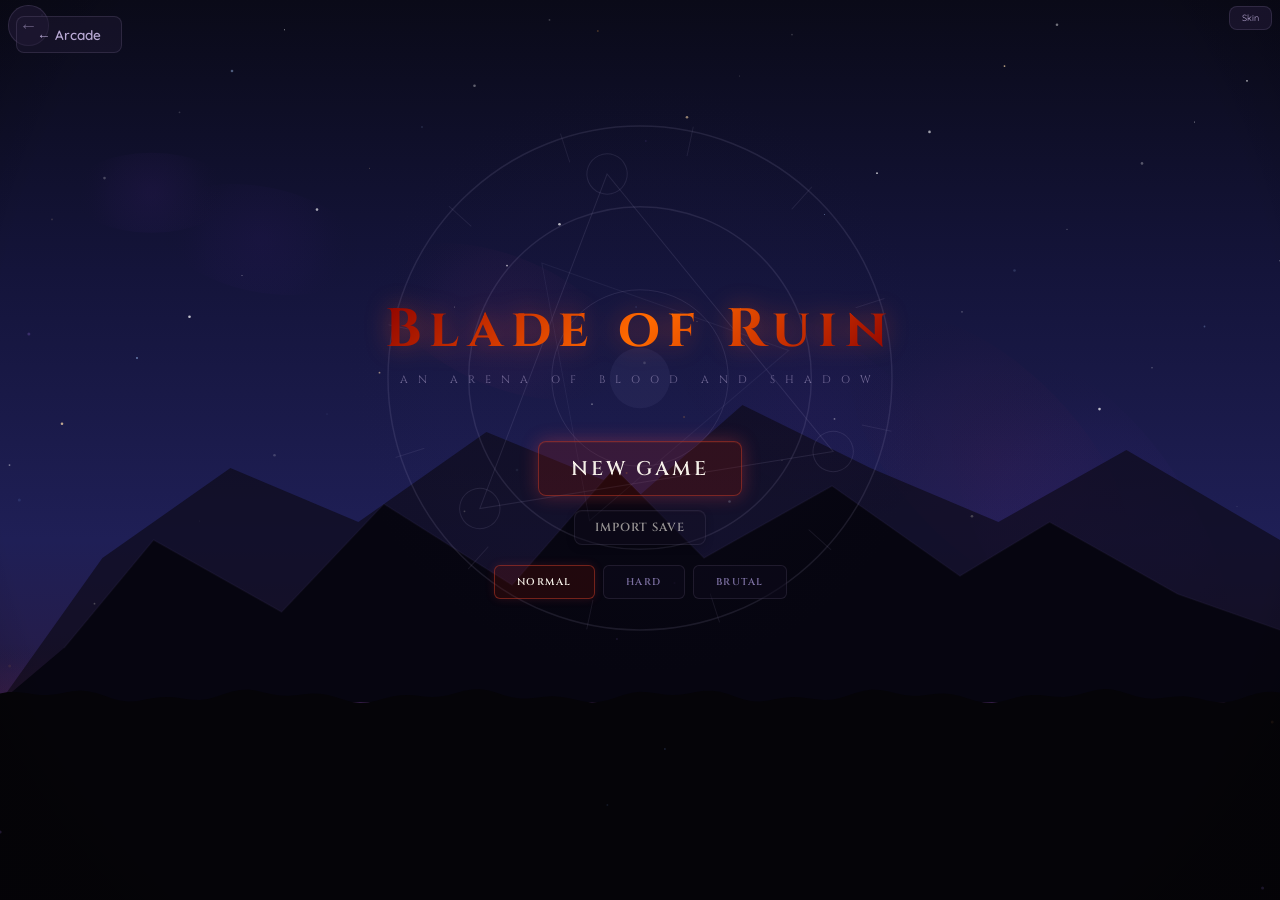
==== commit e4173e1e: "Rewrite town as 3/4 top-down explorable hub + cinematic main menu - Main menu: arcane circle, nebula" ====
--- a/games/blade-of-ruin.html
+++ b/games/blade-of-ruin.html
@@ -8,6 +8,7 @@
 <meta name="apple-mobile-web-app-capable" content="yes">
 <meta name="apple-mobile-web-app-status-bar-style" content="black-translucent">
 <link rel="stylesheet" href="../shared.css">
+<link href="https://fonts.googleapis.com/css2?family=Cinzel:wght@400;600;700&display=swap" rel="stylesheet">
 <style>
 :root{--game-accent:#ff4444;--game-glow:rgba(255,68,68,0.3)}
 *{box-sizing:border-box;-webkit-tap-highlight-color:transparent}
@@ -26,15 +27,20 @@
 .gp{background:rgba(30,24,50,0.7);border:1px solid rgba(184,169,212,0.12);border-radius:14px;backdrop-filter:blur(16px);-webkit-backdrop-filter:blur(16px);padding:clamp(10px,2dvh,20px);width:min(420px,92vw)}
 .gp-glow{box-shadow:0 0 30px var(--game-glow),inset 0 0 20px rgba(74,63,107,0.1)}
 
+/* ── Menu Overlay — transparent for canvas background ── */
+#ov-menu{background:transparent;backdrop-filter:none;-webkit-backdrop-filter:none}
+#ov-menu .overlay-scroll{background:transparent}
+
 /* ── Title Styling ── */
-.title-main{font-family:'Cormorant Garamond',serif;font-size:clamp(28px,5.5dvh,48px);font-weight:600;letter-spacing:3px;text-align:center;background:linear-gradient(135deg,#ff4444,#ff8844,#ff4444);-webkit-background-clip:text;-webkit-text-fill-color:transparent;background-clip:text;text-shadow:none;margin-bottom:4px}
-.title-sub{font-family:'Cormorant Garamond',serif;font-size:clamp(10px,1.4dvh,14px);letter-spacing:5px;text-transform:uppercase;color:var(--iris-light);opacity:.6;margin-bottom:clamp(10px,2dvh,20px);text-align:center}
+.title-main{font-family:'Cinzel','Cormorant Garamond',serif;font-size:clamp(30px,6dvh,54px);font-weight:700;letter-spacing:clamp(3px,0.8vw,8px);text-align:center;background:linear-gradient(135deg,#8b0000,#cc3300,#ff6a00,#cc3300,#8b0000);-webkit-background-clip:text;-webkit-text-fill-color:transparent;background-clip:text;text-shadow:none;margin-bottom:6px;filter:drop-shadow(0 0 12px rgba(255,80,30,0.4))}
+.title-sub{font-family:'Cinzel','Cormorant Garamond',serif;font-size:clamp(9px,1.2dvh,12px);letter-spacing:clamp(4px,1vw,10px);text-transform:uppercase;color:#b8a9d4;opacity:.55;margin-bottom:clamp(12px,2.5dvh,24px);text-align:center}
 
 /* ── Buttons ── */
-.btn{font-family:'Quicksand',sans-serif;font-size:clamp(13px,1.8dvh,16px);font-weight:600;color:var(--moon-glow);background:rgba(74,63,107,0.4);border:1px solid rgba(184,169,212,0.2);border-radius:10px;padding:clamp(10px,1.5dvh,14px) clamp(20px,4vw,32px);cursor:pointer;transition:all .2s;text-transform:uppercase;letter-spacing:1.5px;min-width:clamp(140px,40vw,200px);text-align:center;display:inline-block}
-.btn:active{transform:scale(0.96);background:rgba(74,63,107,0.7)}
-.btn-accent{border-color:var(--game-accent);background:rgba(255,68,68,0.15);box-shadow:0 0 15px var(--game-glow)}
-.btn-accent:active{background:rgba(255,68,68,0.35)}
+.btn{font-family:'Cinzel','Quicksand',sans-serif;font-size:clamp(13px,1.8dvh,16px);font-weight:600;color:var(--moon-glow);background:rgba(20,16,36,0.55);border:1px solid rgba(184,169,212,0.18);border-radius:8px;padding:clamp(10px,1.5dvh,14px) clamp(20px,4vw,32px);cursor:pointer;transition:all .25s;text-transform:uppercase;letter-spacing:2px;min-width:clamp(140px,40vw,200px);text-align:center;display:inline-block;box-shadow:inset 0 1px 0 rgba(255,255,255,0.04),0 2px 8px rgba(0,0,0,0.3)}
+.btn:active{transform:scale(0.96);background:rgba(74,63,107,0.5)}
+.btn:hover{border-color:rgba(184,169,212,0.35);box-shadow:0 0 14px rgba(184,169,212,0.1),inset 0 1px 0 rgba(255,255,255,0.06)}
+.btn-accent{border-color:rgba(200,60,40,0.5);background:rgba(140,20,0,0.25);box-shadow:0 0 18px var(--game-glow),inset 0 1px 0 rgba(255,100,60,0.08)}
+.btn-accent:active{background:rgba(200,40,20,0.35)}
 .btn-sm{font-size:clamp(10px,1.3dvh,13px);padding:clamp(6px,1dvh,10px) clamp(12px,2vw,20px);min-width:auto;letter-spacing:1px}
 .btn-danger{border-color:#ff4444;color:#ff6666}
 .btn-gold{border-color:#ffd740;color:#ffd740;background:rgba(255,215,64,0.1)}
@@ -246,9 +252,9 @@
 .gold-text{color:#ffd740;font-weight:700}
 .scrollable{max-height:50dvh;overflow-y:auto;width:100%}
 .btn-row{display:flex;gap:clamp(6px,1.5vw,12px);justify-content:center;flex-wrap:wrap;margin-top:clamp(6px,1dvh,12px)}
-.difficulty-row{display:flex;gap:clamp(6px,1.5vw,10px);justify-content:center;margin:clamp(6px,1dvh,12px) 0}
-.diff-btn{padding:clamp(6px,1dvh,10px) clamp(14px,3vw,22px);border-radius:8px;border:1px solid rgba(184,169,212,0.15);background:rgba(30,24,50,0.5);color:var(--iris-light);font-family:'Quicksand',sans-serif;font-size:clamp(10px,1.2dvh,12px);font-weight:600;cursor:pointer;transition:all .2s}
-.diff-btn.selected{border-color:var(--game-accent);color:var(--moon-glow);background:rgba(255,68,68,0.12)}
+.difficulty-row{display:flex;gap:clamp(4px,1vw,8px);justify-content:center;margin:clamp(6px,1dvh,12px) 0}
+.diff-btn{padding:clamp(6px,1dvh,10px) clamp(14px,3vw,22px);border-radius:6px;border:1px solid rgba(184,169,212,0.12);background:rgba(14,10,28,0.5);color:var(--iris-mid);font-family:'Cinzel','Quicksand',sans-serif;font-size:clamp(9px,1.1dvh,11px);font-weight:600;cursor:pointer;transition:all .25s;letter-spacing:1.5px;text-transform:uppercase}
+.diff-btn.selected{border-color:rgba(200,60,40,0.5);color:var(--moon-glow);background:rgba(140,20,0,0.2);box-shadow:0 0 10px rgba(255,68,68,0.15)}
 .preview-wrap{width:clamp(80px,18vw,120px);height:clamp(140px,28dvh,220px);margin:clamp(4px,0.8dvh,8px) auto;display:flex;align-items:center;justify-content:center}
 .preview-wrap img,.preview-wrap svg{max-width:100%;max-height:100%}
 </style>
@@ -277,19 +283,19 @@
 
 <!-- Menu Overlay -->
 <div class="overlay" id="ov-menu">
-  <div class="overlay-scroll flex-col gap-lg">
-    <a class="menu-back-btn" href="../index.html" title="Back to Arcade">&#8592; Arcade</a>
-    <div>
+  <div class="overlay-scroll flex-col" style="justify-content:center;min-height:100dvh;gap:0">
+    <a class="menu-back-btn" href="../index.html" title="Back to Arcade" style="position:absolute;top:clamp(8px,2dvh,16px);left:clamp(8px,2vw,16px)">&#8592; Arcade</a>
+    <div style="margin-bottom:clamp(16px,4dvh,32px)">
       <div class="title-main">Blade of Ruin</div>
       <div class="title-sub">An Arena of Blood and Shadow</div>
     </div>
-    <div class="flex-col gap-md">
-      <button class="btn btn-accent" id="btn-new-game">New Game</button>
+    <div class="flex-col" style="gap:clamp(8px,1.5dvh,14px);align-items:center">
+      <button class="btn btn-accent" id="btn-new-game" style="font-size:clamp(15px,2.2dvh,20px);letter-spacing:3px">New Game</button>
       <button class="btn" id="btn-continue" style="display:none">Continue</button>
-      <button class="btn btn-sm" id="btn-import">Import Save</button>
+      <button class="btn btn-sm" id="btn-import" style="opacity:0.6">Import Save</button>
       <input type="file" id="import-file" accept=".json" style="display:none">
     </div>
-    <div class="difficulty-row">
+    <div class="difficulty-row" style="margin-top:clamp(12px,2.5dvh,20px)">
       <button class="diff-btn selected" data-diff="0">Normal</button>
       <button class="diff-btn" data-diff="1">Hard</button>
       <button class="diff-btn" data-diff="2">Brutal</button>
@@ -1046,18 +1052,26 @@
   SANCTUM:'sanctum', ARMORY_VAULT:'armory_vault',
 };
 
-// Town building layout — positions relative to canvas (0-1 fractions)
+// Town building layout — 3/4 top-down tile positions (pixel offsets from town center)
+// Town virtual size: 400x400, centered on screen, scaled to fit
+const TOWN_W = 400, TOWN_H = 400;
 const TOWN_BUILDINGS = [
-  { id:'shop',     label:'Forge & Smith',   icon:'⚒️',  state:ST.SHOP,         rx:0.00, ry:0.18, rw:0.24, rh:0.37, color:'#ff8844' },
-  { id:'bounty',   label:'Mercenary Hall',  icon:'⚔️',  state:ST.BOUNTY_BOARD, rx:0.00, ry:0.08, rw:0.14, rh:0.14, color:'#ccaa44' },
-  { id:'arena',    label:'Grand Arena',     icon:'🏰',  state:ST.ARENA_GATE,   rx:0.30, ry:0.04, rw:0.40, rh:0.51, color:'#ffd740' },
-  { id:'moonwell', label:'Moonwell Shop',   icon:'🧪',  state:ST.MOONWELL,     rx:0.76, ry:0.28, rw:0.12, rh:0.27, color:'#44bbff' },
-  { id:'sanctum',  label:'Sanctum',         icon:'⛪',  state:ST.SANCTUM,      rx:0.86, ry:0.06, rw:0.14, rh:0.49, color:'#aa88ff' },
-  { id:'armory',   label:'Armory Vault',    icon:'🛡️',  state:ST.ARMORY_VAULT, rx:0.76, ry:0.06, rw:0.12, rh:0.24, color:'#66ccaa' },
+  { id:'sanctum',  label:'Sanctum',         state:ST.SANCTUM,      tx:160, ty:30,  tw:80, th:60,  color:'#aa88ff', doorX:200, doorY:85 },
+  { id:'bounty',   label:'Mercenary Hall',  state:ST.BOUNTY_BOARD, tx:30,  ty:90,  tw:100,th:65,  color:'#cc8844', doorX:80,  doorY:150 },
+  { id:'armory',   label:'Armory Vault',    state:ST.ARMORY_VAULT, tx:270, ty:90,  tw:100,th:65,  color:'#66ccaa', doorX:320, doorY:150 },
+  { id:'shop',     label:'Forge & Smith',   state:ST.SHOP,         tx:30,  ty:270, tw:100,th:65,  color:'#ff8844', doorX:80,  doorY:275 },
+  { id:'moonwell', label:'Moonwell Shop',   state:ST.MOONWELL,     tx:270, ty:270, tw:100,th:65,  color:'#44bbff', doorX:320, doorY:275 },
+  { id:'arena',    label:'Grand Arena',     state:ST.ARENA_GATE,   tx:140, ty:355, tw:120,th:40,  color:'#ffd740', doorX:200, doorY:360 },
 ];
 
+// Player town position (virtual coords) & movement
+let townPX = 200, townPY = 210; // start at fountain
+let townDir = 0; // 0=down,1=left,2=right,3=up
+let townKeys = { up:false, down:false, left:false, right:false };
 let townHoverBldg = null;
-let townTapFeedback = null; // { id, time }
+let townTapFeedback = null;
+let townTapTarget = null; // {x,y} for tap-to-move
+let townPromptBldg = null; // building player is near
 
 let gameState = ST.MENU;
 let difficulty = 0;
@@ -3175,6 +3189,7 @@
 function renderTavern() { renderBountyBoard(); }
 function renderBountyBoard() {
   const el = document.getElementById('bounty-board-content');
+  if(!progression.bountiesCompleted) progression.bountiesCompleted = [];
   el.innerHTML = `
     <div class="section-title">Mercenary Hall — Bounty Board</div>
     <div class="info-text text-center mb-sm">Hunt dangerous monsters for gold, XP, and rare loot</div>
@@ -4486,310 +4501,606 @@
 
 // ── Menu Background ──
 function drawMenuBackground(ctx, w, h, now) {
-  // Dark arena atmosphere
-  ctx.fillStyle = '#0a0614';
-  ctx.fillRect(0, 0, w, h);
-  // Slow-panning distant torches
-  const torchOffs = [
-    [w*0.15, h*0.3], [w*0.5, h*0.15], [w*0.85, h*0.3],
-    [w*0.3, h*0.5], [w*0.7, h*0.5]
-  ];
-  torchOffs.forEach(([tx, ty], i) => {
-    const flicker = 0.5 + Math.sin(now*5+i*2.1)*0.15;
-    const grad = ctx.createRadialGradient(tx, ty, 2, tx, ty, 60);
-    grad.addColorStop(0, `rgba(255,60,30,${0.12*flicker})`);
-    grad.addColorStop(0.5, `rgba(255,40,20,${0.04*flicker})`);
-    grad.addColorStop(1, 'transparent');
-    ctx.fillStyle = grad;
-    ctx.beginPath(); ctx.arc(tx, ty, 60, 0, Math.PI*2); ctx.fill();
-  });
-  // Crimson accent pulsing
-  ctx.save();
-  const pulse = 0.03 + Math.sin(now*1.5)*0.02;
-  const crimGrad = ctx.createRadialGradient(w*0.5, h*0.4, 0, w*0.5, h*0.4, w*0.6);
-  crimGrad.addColorStop(0, `rgba(255,40,40,${pulse})`);
-  crimGrad.addColorStop(1, 'transparent');
-  ctx.fillStyle = crimGrad;
-  ctx.fillRect(0, 0, w, h);
-  ctx.restore();
-  // Floating embers
-  for (let i = 0; i < 15; i++) {
-    const ex = (now*15*(i+1)*0.3) % (w+40) - 20;
-    const ey = (h + 20 - (now*20 + i*67) % (h+40));
-    ctx.save();
-    ctx.globalAlpha = 0.3 + Math.sin(now*2+i)*0.15;
-    ctx.fillStyle = i%2 === 0 ? '#ff4422' : '#ff6644';
-    ctx.beginPath(); ctx.arc(ex, ey, 1.5+i%2, 0, Math.PI*2); ctx.fill();
-    ctx.restore();
-  }
-  // Vignette
-  drawArenaVignette(ctx, w, h, 'rgba(5,3,10,0.7)');
-}
-
-// ── Town Canvas Background — Lantern Gate ──
-function drawTown(ctx, w, h, now) {
-  // Warm dusk sky — deep amber to purple
-  const skyGrad = ctx.createLinearGradient(0, 0, 0, h*0.55);
-  skyGrad.addColorStop(0, '#0c0810');
-  skyGrad.addColorStop(0.3, '#1a1018');
-  skyGrad.addColorStop(0.6, '#2a1810');
-  skyGrad.addColorStop(1, '#3a2418');
+  // ── Deep starfield sky gradient ──
+  const skyGrad = ctx.createLinearGradient(0, 0, 0, h);
+  skyGrad.addColorStop(0, '#0a0a18');
+  skyGrad.addColorStop(0.3, '#14143a');
+  skyGrad.addColorStop(0.6, '#1f1f56');
+  skyGrad.addColorStop(0.85, '#2a1a40');
+  skyGrad.addColorStop(1, '#1a0c20');
   ctx.fillStyle = skyGrad;
   ctx.fillRect(0, 0, w, h);
-  // Moon — warm tint
+
+  // ── Twinkling stars ──
   ctx.save();
-  const moonX = w*0.8, moonY = h*0.07;
-  const moonOuter = ctx.createRadialGradient(moonX, moonY, 0, moonX, moonY, 55);
-  moonOuter.addColorStop(0, 'rgba(220,200,170,0.1)');
-  moonOuter.addColorStop(1, 'transparent');
-  ctx.fillStyle = moonOuter;
-  ctx.beginPath(); ctx.arc(moonX, moonY, 55, 0, Math.PI*2); ctx.fill();
-  ctx.fillStyle = 'rgba(240,220,190,0.5)';
-  ctx.beginPath(); ctx.arc(moonX, moonY, 10, 0, Math.PI*2); ctx.fill();
-  ctx.fillStyle = 'rgba(255,240,210,0.8)';
-  ctx.beginPath(); ctx.arc(moonX, moonY, 5, 0, Math.PI*2); ctx.fill();
+  for (let i = 0; i < 60; i++) {
+    const sx = (i * 137.5 + 42) % w;
+    const sy = (i * 97.3 + 15) % (h * 0.7);
+    const twinkle = 0.15 + 0.6 * (0.5 + 0.5 * Math.sin(now * 1.5 + i * 3.7));
+    ctx.globalAlpha = twinkle;
+    ctx.fillStyle = i % 5 === 0 ? '#aaccff' : i % 7 === 0 ? '#ffddaa' : '#ffffff';
+    const sz = 0.5 + (i % 3) * 0.4;
+    ctx.beginPath(); ctx.arc(sx, sy, sz, 0, Math.PI * 2); ctx.fill();
+  }
   ctx.restore();
-  // Twinkling stars (warm tone)
+
+  // ── Occasional shooting star ──
+  const shootCycle = (now * 0.15) % 12;
+  if (shootCycle < 0.6) {
+    ctx.save();
+    const sp = shootCycle / 0.6;
+    const sx1 = w * 0.2 + sp * w * 0.5;
+    const sy1 = h * 0.05 + sp * h * 0.2;
+    ctx.globalAlpha = (1 - sp) * 0.6;
+    ctx.strokeStyle = '#ffffff';
+    ctx.lineWidth = 1.5;
+    ctx.beginPath(); ctx.moveTo(sx1, sy1); ctx.lineTo(sx1 - 30, sy1 - 8); ctx.stroke();
+    ctx.restore();
+  }
+
+  // ── Nebula clouds — drifting violet/indigo/magenta mist ──
   ctx.save();
-  for (let i = 0; i < 25; i++) {
+  for (let i = 0; i < 6; i++) {
+    const nx = w * (0.1 + i * 0.16) + Math.sin(now * 0.08 + i * 1.5) * w * 0.06;
+    const ny = h * (0.2 + i * 0.08) + Math.cos(now * 0.06 + i * 2) * 15;
+    const nRad = 80 + i * 25;
+    const nGrad = ctx.createRadialGradient(nx, ny, 5, nx, ny, nRad);
+    const colors = ['rgba(80,40,140,', 'rgba(60,30,120,', 'rgba(120,40,100,', 'rgba(50,25,100,', 'rgba(100,30,80,', 'rgba(70,35,130,'];
+    nGrad.addColorStop(0, colors[i] + '0.12)');
+    nGrad.addColorStop(0.5, colors[i] + '0.05)');
+    nGrad.addColorStop(1, 'transparent');
+    ctx.fillStyle = nGrad;
+    ctx.beginPath(); ctx.ellipse(nx, ny, nRad, nRad * 0.5, 0.2 * i, 0, Math.PI * 2); ctx.fill();
+  }
+  ctx.restore();
+
+  // ── Horizon glow — magenta/pink ──
+  ctx.save();
+  const horizY = h * 0.78;
+  const hGrad = ctx.createLinearGradient(0, horizY - 60, 0, horizY + 20);
+  hGrad.addColorStop(0, 'transparent');
+  hGrad.addColorStop(0.4, 'rgba(140,40,80,0.08)');
+  hGrad.addColorStop(0.7, 'rgba(180,50,90,0.12)');
+  hGrad.addColorStop(1, 'rgba(100,30,60,0.06)');
+  ctx.fillStyle = hGrad;
+  ctx.fillRect(0, horizY - 60, w, 80);
+  ctx.restore();
+
+  // ── Mountain silhouettes ──
+  ctx.save();
+  ctx.fillStyle = '#0a0810';
+  // Far mountains (lighter)
+  ctx.globalAlpha = 0.6;
+  ctx.beginPath(); ctx.moveTo(0, horizY);
+  const farPeaks = [0.08,0.62, 0.18,0.52, 0.28,0.58, 0.38,0.48, 0.50,0.55, 0.58,0.45, 0.68,0.52, 0.78,0.58, 0.88,0.50, 1.0,0.60];
+  for (let i = 0; i < farPeaks.length; i += 2) ctx.lineTo(w * farPeaks[i], h * farPeaks[i+1]);
+  ctx.lineTo(w, horizY); ctx.closePath(); ctx.fill();
+  // Near mountains (darker)
+  ctx.globalAlpha = 1;
+  ctx.fillStyle = '#060510';
+  ctx.beginPath(); ctx.moveTo(0, horizY);
+  const nearPeaks = [0.05,0.72, 0.12,0.60, 0.22,0.68, 0.30,0.56, 0.40,0.65, 0.48,0.52, 0.55,0.62, 0.65,0.54, 0.75,0.64, 0.82,0.58, 0.92,0.66, 1.0,0.70];
+  for (let i = 0; i < nearPeaks.length; i += 2) ctx.lineTo(w * nearPeaks[i], h * nearPeaks[i+1]);
+  ctx.lineTo(w, horizY); ctx.closePath(); ctx.fill();
+  // Moon rim lighting on mountain edges
+  ctx.strokeStyle = 'rgba(140,120,180,0.06)'; ctx.lineWidth = 1.5;
+  ctx.beginPath();
+  for (let i = 0; i < nearPeaks.length; i += 2) {
+    if (i === 0) ctx.moveTo(w * nearPeaks[i], h * nearPeaks[i+1]);
+    else ctx.lineTo(w * nearPeaks[i], h * nearPeaks[i+1]);
+  }
+  ctx.stroke();
+  ctx.restore();
+
+  // ── Dark treeline at base of mountains ──
+  ctx.save();
+  ctx.fillStyle = '#050408';
+  ctx.beginPath(); ctx.moveTo(0, horizY);
+  for (let x = 0; x <= w; x += 8) {
+    const treeH = 6 + Math.sin(x * 0.03) * 4 + Math.sin(x * 0.08 + 1) * 3;
+    ctx.lineTo(x, horizY - treeH);
+  }
+  ctx.lineTo(w, horizY); ctx.lineTo(w, h); ctx.lineTo(0, h); ctx.closePath(); ctx.fill();
+  ctx.restore();
+
+  // ── Arcane Circle — rotating sigil behind menu ──
+  ctx.save();
+  const cx = w * 0.5, cy = h * 0.42;
+  const circR = Math.min(w, h) * 0.28;
+  const rot = now * 0.12;
+  ctx.translate(cx, cy);
+  ctx.globalAlpha = 0.12;
+  ctx.strokeStyle = '#b8b0d8';
+  ctx.lineWidth = 1.5;
+
+  // Outer ring
+  ctx.beginPath(); ctx.arc(0, 0, circR, 0, Math.PI * 2); ctx.stroke();
+  // Inner ring
+  ctx.beginPath(); ctx.arc(0, 0, circR * 0.68, 0, Math.PI * 2); ctx.stroke();
+  // Innermost ring
+  ctx.lineWidth = 1;
+  ctx.beginPath(); ctx.arc(0, 0, circR * 0.35, 0, Math.PI * 2); ctx.stroke();
+
+  // Rotating triangle
+  ctx.save(); ctx.rotate(rot);
+  ctx.beginPath();
+  for (let i = 0; i < 3; i++) {
+    const a = Math.PI * 2 / 3 * i - Math.PI / 2;
+    const px = Math.cos(a) * circR * 0.82;
+    const py = Math.sin(a) * circR * 0.82;
+    if (i === 0) ctx.moveTo(px, py); else ctx.lineTo(px, py);
+  }
+  ctx.closePath(); ctx.stroke();
+  // Circles at triangle vertices
+  for (let i = 0; i < 3; i++) {
+    const a = Math.PI * 2 / 3 * i - Math.PI / 2;
+    ctx.beginPath(); ctx.arc(Math.cos(a) * circR * 0.82, Math.sin(a) * circR * 0.82, circR * 0.08, 0, Math.PI * 2); ctx.stroke();
+  }
+  ctx.restore();
+
+  // Counter-rotating triangle
+  ctx.save(); ctx.rotate(-rot * 0.7);
+  ctx.globalAlpha = 0.07;
+  ctx.beginPath();
+  for (let i = 0; i < 3; i++) {
+    const a = Math.PI * 2 / 3 * i;
+    const px = Math.cos(a) * circR * 0.6;
+    const py = Math.sin(a) * circR * 0.6;
+    if (i === 0) ctx.moveTo(px, py); else ctx.lineTo(px, py);
+  }
+  ctx.closePath(); ctx.stroke();
+  ctx.restore();
+
+  // Rune marks on outer ring
+  ctx.save(); ctx.rotate(rot * 0.4);
+  ctx.globalAlpha = 0.1;
+  for (let i = 0; i < 12; i++) {
+    const a = Math.PI * 2 / 12 * i;
+    const r1 = circR * 0.9;
+    const r2 = circR * 1.02;
+    ctx.beginPath();
+    ctx.moveTo(Math.cos(a) * r1, Math.sin(a) * r1);
+    ctx.lineTo(Math.cos(a) * r2, Math.sin(a) * r2);
+    ctx.stroke();
+  }
+  ctx.restore();
+
+  // Center orb
+  ctx.globalAlpha = 0.08;
+  ctx.beginPath(); ctx.arc(0, 0, circR * 0.12, 0, Math.PI * 2);
+  ctx.fillStyle = '#8888cc'; ctx.fill();
+
+  // Outer glow halo
+  ctx.globalAlpha = 0.05;
+  const halo = ctx.createRadialGradient(0, 0, circR * 0.8, 0, 0, circR * 1.3);
+  halo.addColorStop(0, 'rgba(140,120,220,0.15)');
+  halo.addColorStop(1, 'transparent');
+  ctx.fillStyle = halo;
+  ctx.beginPath(); ctx.arc(0, 0, circR * 1.3, 0, Math.PI * 2); ctx.fill();
+
+  ctx.restore();
+
+  // ── Floating magic particles ──
+  ctx.save();
+  for (let i = 0; i < 20; i++) {
+    const px = (now * 8 * (i + 1) * 0.3 + i * 47) % (w + 40) - 20;
+    const py = (h + 20 - (now * 12 + i * 83) % (h + 40));
+    ctx.globalAlpha = 0.2 + Math.sin(now * 2 + i) * 0.1;
+    ctx.fillStyle = i % 3 === 0 ? '#cc8844' : i % 3 === 1 ? '#8866cc' : '#6688cc';
+    ctx.beginPath(); ctx.arc(px, py, 1 + i % 2 * 0.5, 0, Math.PI * 2); ctx.fill();
+  }
+  ctx.restore();
+
+  // ── Vignette ──
+  drawArenaVignette(ctx, w, h, 'rgba(5,3,10,0.6)');
+}
+
+// ── Town Movement Update ──
+function updateTown() {
+  const spd = 2.2;
+  let dx = 0, dy = 0;
+  // Keyboard
+  if (townKeys.up) { dy = -spd; townDir = 3; }
+  if (townKeys.down) { dy = spd; townDir = 0; }
+  if (townKeys.left) { dx = -spd; townDir = 1; }
+  if (townKeys.right) { dx = spd; townDir = 2; }
+  // Tap-to-move
+  if (townTapTarget && !townKeys.up && !townKeys.down && !townKeys.left && !townKeys.right) {
+    const tdx = townTapTarget.x - townPX;
+    const tdy = townTapTarget.y - townPY;
+    const dist = Math.sqrt(tdx*tdx + tdy*tdy);
+    if (dist > 4) {
+      dx = (tdx / dist) * spd;
+      dy = (tdy / dist) * spd;
+      if (Math.abs(tdx) > Math.abs(tdy)) townDir = tdx > 0 ? 2 : 1;
+      else townDir = tdy > 0 ? 0 : 3;
+    } else {
+      townTapTarget = null;
+    }
+  }
+  // Apply movement with building collision
+  if (dx !== 0 || dy !== 0) {
+    let nx = townPX + dx, ny = townPY + dy;
+    // Clamp to bounds
+    nx = Math.max(12, Math.min(TOWN_W - 12, nx));
+    ny = Math.max(12, Math.min(TOWN_H - 12, ny));
+    // Building collision (player is ~10px radius)
+    let blocked = false;
+    for (const b of TOWN_BUILDINGS) {
+      if (nx > b.tx + 4 && nx < b.tx + b.tw - 4 && ny > b.ty + 4 && ny < b.ty + b.th - 4) {
+        blocked = true; break;
+      }
+    }
+    if (!blocked) { townPX = nx; townPY = ny; }
+  }
+  // Check proximity to building doors
+  townPromptBldg = null;
+  for (const b of TOWN_BUILDINGS) {
+    const ddx = townPX - b.doorX;
+    const ddy = townPY - b.doorY;
+    if (Math.sqrt(ddx*ddx + ddy*ddy) < 22) { townPromptBldg = b; break; }
+  }
+}
+
+// ── Town Canvas — 3/4 Top-Down Hub ──
+function drawTown(ctx, w, h, now) {
+  // Scale town to fit screen
+  const scale = Math.min(w / TOWN_W, h / TOWN_H) * 0.85;
+  const offX = (w - TOWN_W * scale) / 2;
+  const offY = (h - TOWN_H * scale) / 2;
+  ctx.save();
+  ctx.translate(offX, offY);
+  ctx.scale(scale, scale);
+
+  // ── Sky ──
+  ctx.fillStyle = '#0c0810';
+  ctx.fillRect(-offX/scale, -offY/scale, w/scale+10, h/scale+10);
+
+  // ── Ground — dark cobblestone base ──
+  const gGrad = ctx.createRadialGradient(200, 200, 30, 200, 200, 250);
+  gGrad.addColorStop(0, '#1e1510');
+  gGrad.addColorStop(0.6, '#141008');
+  gGrad.addColorStop(1, '#0a0806');
+  ctx.fillStyle = gGrad;
+  ctx.fillRect(0, 0, TOWN_W, TOWN_H);
+
+  // ── Cobblestone texture ──
+  ctx.save();
+  ctx.globalAlpha = 0.1;
+  ctx.fillStyle = '#3a2a18';
+  for (let y = 0; y < TOWN_H; y += 12) {
+    const off = (Math.floor(y/12)%2)*7;
+    for (let x = -off; x < TOWN_W; x += 14) {
+      ctx.beginPath();
+      if (ctx.roundRect) ctx.roundRect(x+1, y+1, 12, 10, 2);
+      else ctx.rect(x+1, y+1, 12, 10);
+      ctx.fill();
+    }
+  }
+  ctx.restore();
+
+  // ── Paths — lighter cobblestone connecting buildings ──
+  ctx.save();
+  ctx.fillStyle = 'rgba(50,40,25,0.15)';
+  // Vertical path (fountain to sanctum and arena)
+  ctx.fillRect(190, 30, 20, TOWN_H-30);
+  // Horizontal path (connecting left and right buildings)
+  ctx.fillRect(30, 150, 340, 16);
+  ctx.fillRect(30, 260, 340, 16);
+  ctx.restore();
+
+  // ── Central Fountain ──
+  const fx = 200, fy = 200;
+  // Fountain base
+  ctx.save();
+  ctx.fillStyle = '#2a2218';
+  ctx.beginPath(); ctx.ellipse(fx, fy, 28, 18, 0, 0, Math.PI*2); ctx.fill();
+  ctx.strokeStyle = '#3a3020'; ctx.lineWidth = 2;
+  ctx.beginPath(); ctx.ellipse(fx, fy, 28, 18, 0, 0, Math.PI*2); ctx.stroke();
+  // Water
+  ctx.fillStyle = 'rgba(60,100,140,0.35)';
+  ctx.beginPath(); ctx.ellipse(fx, fy, 22, 14, 0, 0, Math.PI*2); ctx.fill();
+  // Water shimmer
+  ctx.fillStyle = 'rgba(100,160,220,0.15)';
+  const shimX = Math.sin(now*1.5)*6;
+  ctx.beginPath(); ctx.ellipse(fx+shimX, fy-2, 10, 5, 0, 0, Math.PI*2); ctx.fill();
+  // Center pillar
+  ctx.fillStyle = '#3a3020';
+  ctx.fillRect(fx-3, fy-16, 6, 14);
+  // Water spout effect
+  ctx.fillStyle = 'rgba(120,180,240,0.2)';
+  ctx.beginPath(); ctx.arc(fx, fy-18, 4+Math.sin(now*3)*1, 0, Math.PI*2); ctx.fill();
+  ctx.restore();
+
+  // ── Lantern posts ──
+  const lanternPos = [[100,160],[300,160],[100,268],[300,268],[200,120],[200,300]];
+  lanternPos.forEach(([lx,ly], i) => {
+    const flk = 0.7+Math.sin(now*5+i*2.3)*0.2;
+    // Post
+    ctx.fillStyle = '#2a1c0c';
+    ctx.fillRect(lx-1.5, ly-14, 3, 14);
+    // Lantern glow
+    const lg = ctx.createRadialGradient(lx, ly-14, 2, lx, ly-14, 40);
+    lg.addColorStop(0, `rgba(255,180,80,${0.18*flk})`);
+    lg.addColorStop(0.5, `rgba(255,150,50,${0.06*flk})`);
+    lg.addColorStop(1, 'transparent');
+    ctx.fillStyle = lg;
+    ctx.beginPath(); ctx.arc(lx, ly-14, 40, 0, Math.PI*2); ctx.fill();
+    // Flame
+    ctx.fillStyle = `rgba(255,200,80,${0.7*flk})`;
+    ctx.beginPath(); ctx.arc(lx, ly-14, 2, 0, Math.PI*2); ctx.fill();
+  });
+
+  // ── Draw buildings (3/4 top-down) ──
+  TOWN_BUILDINGS.forEach(b => {
+    const isNear = townPromptBldg === b;
+    const isHover = townHoverBldg === b.id;
+
+    // Building shadow
+    ctx.save();
+    ctx.fillStyle = 'rgba(0,0,0,0.15)';
+    ctx.fillRect(b.tx+4, b.ty+4, b.tw, b.th);
+    ctx.restore();
+
+    // Building body
+    ctx.save();
+    const bGrad = ctx.createLinearGradient(b.tx, b.ty, b.tx, b.ty+b.th);
+    bGrad.addColorStop(0, '#2a2218');
+    bGrad.addColorStop(1, '#1a1610');
+    ctx.fillStyle = bGrad;
+    ctx.fillRect(b.tx, b.ty, b.tw, b.th);
+
+    // Roof (3/4 perspective — trapezoidal top)
+    const roofH = b.th * 0.3;
+    ctx.fillStyle = '#1a1008';
+    ctx.beginPath();
+    ctx.moveTo(b.tx-4, b.ty);
+    ctx.lineTo(b.tx+b.tw/2, b.ty-roofH);
+    ctx.lineTo(b.tx+b.tw+4, b.ty);
+    ctx.closePath(); ctx.fill();
+    // Roof edge highlight
+    ctx.strokeStyle = 'rgba(255,255,255,0.04)'; ctx.lineWidth = 1;
+    ctx.beginPath();
+    ctx.moveTo(b.tx-4, b.ty);
+    ctx.lineTo(b.tx+b.tw/2, b.ty-roofH);
+    ctx.lineTo(b.tx+b.tw+4, b.ty);
+    ctx.stroke();
+
+    // Building-specific details
+    if (b.id === 'shop') {
+      // Forge glow
+      const fgGrad = ctx.createRadialGradient(b.tx+b.tw*0.3, b.ty+b.th*0.6, 3, b.tx+b.tw*0.3, b.ty+b.th*0.6, 25);
+      fgGrad.addColorStop(0, 'rgba(255,120,40,0.25)');
+      fgGrad.addColorStop(1, 'transparent');
+      ctx.fillStyle = fgGrad;
+      ctx.fillRect(b.tx, b.ty, b.tw, b.th);
+      // Anvil
+      ctx.fillStyle = '#444';
+      ctx.fillRect(b.tx+b.tw-22, b.ty+b.th-12, 12, 8);
+      // Chimney
+      ctx.fillStyle = '#1a1008';
+      ctx.fillRect(b.tx+15, b.ty-roofH-10, 8, 12);
+      // Chimney smoke
+      ctx.save(); ctx.globalAlpha = 0.12; ctx.fillStyle = '#887766';
+      for (let s=0;s<3;s++) {
+        ctx.beginPath(); ctx.arc(b.tx+19+Math.sin(now*0.5+s)*3, b.ty-roofH-14-s*8, 4+s*2, 0, Math.PI*2); ctx.fill();
+      }
+      ctx.restore();
+      // Sparks
+      for (let s=0;s<3;s++) {
+        const sx = b.tx+b.tw*0.3+(now*15+s*37)%20-10;
+        const sy = b.ty+b.th*0.5-(now*10+s*23)%15;
+        ctx.fillStyle = `rgba(255,160,40,${0.3+Math.sin(now*4+s)*0.2})`;
+        ctx.beginPath(); ctx.arc(sx, sy, 1, 0, Math.PI*2); ctx.fill();
+      }
+    }
+    else if (b.id === 'bounty') {
+      // Red banner
+      const banSway = Math.sin(now*0.7)*2;
+      ctx.fillStyle = 'rgba(180,40,30,0.4)';
+      ctx.fillRect(b.tx+b.tw/2-4+banSway, b.ty+5, 8, 20);
+      ctx.fillRect(b.tx+10, b.ty+5, 6, 16);
+      // Crossed swords emblem
+      ctx.strokeStyle = 'rgba(200,180,140,0.3)'; ctx.lineWidth = 1.5;
+      ctx.beginPath(); ctx.moveTo(b.tx+b.tw/2-8, b.ty+15); ctx.lineTo(b.tx+b.tw/2+8, b.ty+30); ctx.stroke();
+      ctx.beginPath(); ctx.moveTo(b.tx+b.tw/2+8, b.ty+15); ctx.lineTo(b.tx+b.tw/2-8, b.ty+30); ctx.stroke();
+      // Brazier
+      ctx.fillStyle = '#333';
+      ctx.fillRect(b.tx+b.tw-14, b.ty+b.th-8, 8, 6);
+      const bfg = ctx.createRadialGradient(b.tx+b.tw-10, b.ty+b.th-10, 1, b.tx+b.tw-10, b.ty+b.th-10, 12);
+      bfg.addColorStop(0, 'rgba(255,100,30,0.2)'); bfg.addColorStop(1, 'transparent');
+      ctx.fillStyle = bfg; ctx.fillRect(b.tx+b.tw-22, b.ty+b.th-22, 24, 24);
+    }
+    else if (b.id === 'moonwell') {
+      // Glowing moonwell pool
+      const mGrad = ctx.createRadialGradient(b.tx+b.tw/2, b.ty+b.th*0.6, 4, b.tx+b.tw/2, b.ty+b.th*0.6, 22);
+      mGrad.addColorStop(0, 'rgba(80,180,240,0.3)');
+      mGrad.addColorStop(0.5, 'rgba(60,140,200,0.1)');
+      mGrad.addColorStop(1, 'transparent');
+      ctx.fillStyle = mGrad;
+      ctx.beginPath(); ctx.ellipse(b.tx+b.tw/2, b.ty+b.th*0.6, 16, 10, 0, 0, Math.PI*2); ctx.fill();
+      // Floating runes
+      ctx.save(); ctx.globalAlpha = 0.2; ctx.fillStyle = '#44bbff';
+      for (let r=0;r<4;r++) {
+        const ra = now*0.5+r*Math.PI/2;
+        ctx.beginPath(); ctx.arc(b.tx+b.tw/2+Math.cos(ra)*12, b.ty+b.th*0.6+Math.sin(ra)*7, 1.5, 0, Math.PI*2); ctx.fill();
+      }
+      ctx.restore();
+    }
+    else if (b.id === 'sanctum') {
+      // Warm window glow
+      ctx.fillStyle = 'rgba(255,180,80,0.25)';
+      ctx.fillRect(b.tx+b.tw*0.3, b.ty+b.th*0.3, 8, 10);
+      ctx.fillRect(b.tx+b.tw*0.6, b.ty+b.th*0.3, 8, 10);
+      // Window glow radius
+      const swg = ctx.createRadialGradient(b.tx+b.tw/2, b.ty+b.th*0.4, 3, b.tx+b.tw/2, b.ty+b.th*0.4, 20);
+      swg.addColorStop(0, 'rgba(255,170,60,0.1)'); swg.addColorStop(1, 'transparent');
+      ctx.fillStyle = swg; ctx.fillRect(b.tx, b.ty, b.tw, b.th);
+      // Vines
+      ctx.strokeStyle = 'rgba(60,120,50,0.2)'; ctx.lineWidth = 1;
+      ctx.beginPath(); ctx.moveTo(b.tx, b.ty+10); ctx.quadraticCurveTo(b.tx-5, b.ty+25, b.tx+3, b.ty+40); ctx.stroke();
+    }
+    else if (b.id === 'armory') {
+      // Iron door
+      ctx.fillStyle = '#1a1a1a';
+      ctx.fillRect(b.tx+b.tw/2-8, b.ty+b.th-18, 16, 18);
+      ctx.strokeStyle = '#333'; ctx.lineWidth = 1;
+      ctx.strokeRect(b.tx+b.tw/2-8, b.ty+b.th-18, 16, 18);
+      // Shield display
+      ctx.save(); ctx.globalAlpha = 0.3;
+      ctx.fillStyle = '#667788';
+      ctx.beginPath();
+      ctx.moveTo(b.tx+12, b.ty+15); ctx.lineTo(b.tx+20, b.ty+12);
+      ctx.lineTo(b.tx+28, b.ty+15); ctx.lineTo(b.tx+20, b.ty+28);
+      ctx.closePath(); ctx.fill();
+      ctx.restore();
+    }
+    else if (b.id === 'arena') {
+      // Grand gate with arch
+      ctx.fillStyle = '#1a1008';
+      ctx.fillRect(b.tx, b.ty, b.tw, b.th);
+      // Gate arch
+      ctx.strokeStyle = 'rgba(255,215,64,0.15)'; ctx.lineWidth = 2;
+      ctx.beginPath();
+      ctx.moveTo(b.tx+15, b.ty+b.th);
+      ctx.quadraticCurveTo(b.tx+b.tw/2, b.ty-5, b.tx+b.tw-15, b.ty+b.th);
+      ctx.stroke();
+      // Torches
+      const tf = 0.7+Math.sin(now*6)*0.2;
+      ctx.fillStyle = `rgba(255,200,80,${0.4*tf})`;
+      ctx.beginPath(); ctx.arc(b.tx+10, b.ty+10, 3, 0, Math.PI*2); ctx.fill();
+      ctx.beginPath(); ctx.arc(b.tx+b.tw-10, b.ty+10, 3, 0, Math.PI*2); ctx.fill();
+    }
+
+    // Door indicator
+    ctx.fillStyle = '#1a1008';
+    ctx.fillRect(b.doorX-5, b.doorY-2, 10, 4);
+
+    // Wall outline
+    ctx.strokeStyle = 'rgba(255,255,255,0.04)'; ctx.lineWidth = 1;
+    ctx.strokeRect(b.tx, b.ty, b.tw, b.th);
+
+    // Highlight glow when near or hovering
+    if (isNear || isHover) {
+      ctx.save();
+      const ga = isNear ? 0.2 : 0.1;
+      const grd = ctx.createRadialGradient(b.tx+b.tw/2, b.ty+b.th/2, 0, b.tx+b.tw/2, b.ty+b.th/2, Math.max(b.tw,b.th)*0.8);
+      grd.addColorStop(0, b.color + '40');
+      grd.addColorStop(1, 'transparent');
+      ctx.globalAlpha = ga;
+      ctx.fillStyle = grd;
+      ctx.fillRect(b.tx-15, b.ty-15, b.tw+30, b.th+30);
+      ctx.restore();
+    }
+
+    // Label
+    ctx.save();
+    ctx.font = `600 9px 'Cinzel', serif`;
+    ctx.textAlign = 'center'; ctx.textBaseline = 'top';
+    ctx.fillStyle = isNear ? b.color : 'rgba(200,190,170,0.6)';
+    if (isNear) { ctx.shadowColor = b.color; ctx.shadowBlur = 4; }
+    ctx.fillText(b.label, b.tx+b.tw/2, b.ty+b.th+4);
+    ctx.restore();
+  });
+
+  // ── Decorative elements — benches, barrels ──
+  ctx.save(); ctx.globalAlpha = 0.3;
+  // Benches near fountain
+  ctx.fillStyle = '#3a2a18';
+  ctx.fillRect(175, 225, 14, 5); ctx.fillRect(211, 225, 14, 5);
+  ctx.fillRect(175, 175, 14, 5); ctx.fillRect(211, 175, 14, 5);
+  // Barrels near forge
+  ctx.fillStyle = '#2a1c10';
+  ctx.beginPath(); ctx.ellipse(135, 330, 6, 4, 0, 0, Math.PI*2); ctx.fill();
+  ctx.beginPath(); ctx.ellipse(142, 325, 5, 4, 0, 0, Math.PI*2); ctx.fill();
+  ctx.restore();
+
+  // ── Boundary foliage — trees and rocks at edges ──
+  ctx.save(); ctx.globalAlpha = 0.25; ctx.fillStyle = '#0a1a0a';
+  for (let i=0; i<16; i++) {
+    const tx = (i*27+5)%TOWN_W;
+    const ty = i<4 ? -2 : i<8 ? TOWN_H-5 : i<12 ? (i-8)*100+20 : (i-12)*100+20;
+    const side = i>=12 ? TOWN_W-3 : i>=8 ? -5 : tx;
+    const ey = i>=8 ? ty : ty;
+    ctx.beginPath(); ctx.ellipse(i>=8?side:tx, ey, 10+i%4*4, 6+i%3*3, 0, 0, Math.PI*2); ctx.fill();
+  }
+  ctx.restore();
+
+  // ── Player character (in virtual coordinates) ──
+  if (player.race) {
+    const charH = 28;
+    const charW = charH * 0.55;
+    const breathe = Math.sin(now * 3) * 0.8;
+    // Ground shadow
+    ctx.save();
+    ctx.globalAlpha = 0.25;
+    ctx.fillStyle = '#000';
+    ctx.beginPath(); ctx.ellipse(townPX, townPY+2, charW*0.5, 3, 0, 0, Math.PI*2); ctx.fill();
+    ctx.restore();
+    // Character image
+    const pImg = getCharImg(player.race, getModelLv(player.equipment), player.equipment.weapon?.weaponType||'sword');
+    if (pImg.complete && pImg.naturalWidth) {
+      ctx.drawImage(pImg, townPX-charW/2, townPY-charH+breathe, charW, charH);
+    }
+    // Direction indicator (small dot showing facing)
+    ctx.save();
+    ctx.globalAlpha = 0.3; ctx.fillStyle = '#ffd080';
+    const dirs = [[0,4],[-4,0],[4,0],[0,-4]]; // down,left,right,up
+    const [ddx,ddy] = dirs[townDir] || [0,4];
+    ctx.beginPath(); ctx.arc(townPX+ddx, townPY+ddy+2, 1.5, 0, Math.PI*2); ctx.fill();
+    ctx.restore();
+  }
+
+  // ── "Press E to Enter" prompt ──
+  if (townPromptBldg) {
+    const b = townPromptBldg;
+    const px = b.doorX, py = b.doorY - 18;
+    const bob = Math.sin(now*3)*2;
+    ctx.save();
+    ctx.font = `600 7px 'Cinzel', serif`;
+    ctx.textAlign = 'center'; ctx.textBaseline = 'bottom';
+    // Background pill
+    const txt = 'Press E / Tap';
+    const tw = ctx.measureText(txt).width + 8;
+    ctx.fillStyle = 'rgba(0,0,0,0.6)';
+    ctx.beginPath();
+    if (ctx.roundRect) ctx.roundRect(px-tw/2, py+bob-10, tw, 12, 3);
+    else ctx.rect(px-tw/2, py+bob-10, tw, 12);
+    ctx.fill();
+    // Text
+    ctx.fillStyle = b.color;
+    ctx.shadowColor = b.color; ctx.shadowBlur = 4;
+    ctx.fillText(txt, px, py+bob);
+    ctx.restore();
+  }
+
+  // Restore virtual coordinate transform
+  ctx.restore();
+
+  // ── Moon and stars (screen space) ──
+  ctx.save();
+  // Moon
+  const moonX = w * 0.82, moonY = h * 0.08;
+  ctx.fillStyle = 'rgba(255,240,210,0.7)';
+  ctx.beginPath(); ctx.arc(moonX, moonY, Math.max(4, w*0.012), 0, Math.PI*2); ctx.fill();
+  // Moon glow
+  const moonGlow = ctx.createRadialGradient(moonX, moonY, 2, moonX, moonY, Math.max(20, w*0.06));
+  moonGlow.addColorStop(0, 'rgba(255,240,210,0.12)');
+  moonGlow.addColorStop(1, 'transparent');
+  ctx.fillStyle = moonGlow;
+  ctx.beginPath(); ctx.arc(moonX, moonY, w*0.06, 0, Math.PI*2); ctx.fill();
+  ctx.restore();
+  // Twinkling stars
+  ctx.save();
+  for (let i = 0; i < 30; i++) {
     const sx = (i*137+50) % w;
-    const sy = (i*97+15) % (h*0.35);
-    const twinkle = 0.15 + 0.4*(0.5+0.5*Math.sin(now*2+i*3.7));
+    const sy = (i*97+15) % (h*0.3);
+    const twinkle = 0.15 + 0.35*(0.5+0.5*Math.sin(now*2+i*3.7));
     ctx.globalAlpha = twinkle;
     ctx.fillStyle = i%3===0 ? '#ffd080' : '#fff';
-    ctx.beginPath(); ctx.arc(sx, sy, 0.7+i%2*0.5, 0, Math.PI*2); ctx.fill();
+    ctx.beginPath(); ctx.arc(sx, sy, 0.8+i%2*0.4, 0, Math.PI*2); ctx.fill();
   }
   ctx.restore();
-  // Gate silhouette — large arched gate in center background
-  ctx.save();
-  ctx.fillStyle = '#0e0a08';
-  const gateX = w*0.5, gateW = w*0.35, gateTop = h*0.08;
-  // Left tower
-  ctx.fillRect(gateX-gateW/2-12, gateTop, 22, h*0.47);
-  // Right tower
-  ctx.fillRect(gateX+gateW/2-10, gateTop, 22, h*0.47);
-  // Arch connecting towers
-  ctx.beginPath();
-  ctx.moveTo(gateX-gateW/2+10, h*0.55);
-  ctx.lineTo(gateX-gateW/2+10, gateTop+30);
-  ctx.quadraticCurveTo(gateX, gateTop-5, gateX+gateW/2-10, gateTop+30);
-  ctx.lineTo(gateX+gateW/2-10, h*0.55);
-  ctx.fill();
-  // Tower crenellations
-  for (let t = 0; t < 2; t++) {
-    const tx = t===0 ? gateX-gateW/2-12 : gateX+gateW/2-10;
-    for (let c = 0; c < 3; c++) {
-      ctx.fillRect(tx+c*8, gateTop-6, 5, 6);
-    }
-  }
-  // Gate opening (slightly lighter — passage behind)
-  const gateGrad = ctx.createLinearGradient(0, gateTop+30, 0, h*0.55);
-  gateGrad.addColorStop(0, '#1a1210');
-  gateGrad.addColorStop(1, '#120c08');
-  ctx.fillStyle = gateGrad;
-  ctx.beginPath();
-  ctx.moveTo(gateX-gateW/2+18, h*0.55);
-  ctx.lineTo(gateX-gateW/2+18, gateTop+45);
-  ctx.quadraticCurveTo(gateX, gateTop+12, gateX+gateW/2-18, gateTop+45);
-  ctx.lineTo(gateX+gateW/2-18, h*0.55);
-  ctx.fill();
-  ctx.restore();
-  // Building silhouettes flanking the gate
-  ctx.save();
-  ctx.fillStyle = '#0e0a08';
-  // Left buildings (forge, mercenary hall)
-  ctx.beginPath();
-  ctx.moveTo(0, h*0.55); ctx.lineTo(0, h*0.2);
-  ctx.lineTo(w*0.06, h*0.12); ctx.lineTo(w*0.12, h*0.18);
-  ctx.lineTo(w*0.12, h*0.25); ctx.lineTo(w*0.18, h*0.22);
-  ctx.lineTo(w*0.24, h*0.3); ctx.lineTo(w*0.24, h*0.55);
-  ctx.fill();
-  // Right buildings (sanctum, armory)
-  ctx.beginPath();
-  ctx.moveTo(w, h*0.55); ctx.lineTo(w, h*0.18);
-  ctx.lineTo(w*0.94, h*0.08); ctx.lineTo(w*0.92, h*0.06);
-  ctx.lineTo(w*0.9, h*0.08); ctx.lineTo(w*0.88, h*0.18);
-  ctx.lineTo(w*0.82, h*0.24); ctx.lineTo(w*0.76, h*0.28);
-  ctx.lineTo(w*0.76, h*0.55);
-  ctx.fill();
-  // Sanctum spire
-  ctx.fillRect(w*0.915, h*0.02, 3, h*0.04);
-  // Chimney smoke from forge
-  ctx.globalAlpha = 0.08;
-  ctx.fillStyle = '#887766';
-  for (let i = 0; i < 4; i++) {
-    const sx = w*0.06 + Math.sin(now*0.5+i*1.5)*5;
-    const sy = h*0.08 - i*12;
-    ctx.beginPath(); ctx.arc(sx, sy, 6+i*3, 0, Math.PI*2); ctx.fill();
-  }
-  ctx.globalAlpha = 1;
-  // Windows with warm glow
-  const windows = [
-    [w*0.04, h*0.28, 7, 9], [w*0.14, h*0.32, 7, 9], [w*0.2, h*0.36, 6, 8],
-    [w*0.8, h*0.32, 6, 10], [w*0.88, h*0.24, 5, 10], [w*0.95, h*0.28, 6, 8],
-  ];
-  windows.forEach(([wx, wy, ww, wh], i) => {
-    const flicker = 0.5 + Math.sin(now*4+i*1.7)*0.15;
-    ctx.globalAlpha = flicker * 0.5;
-    ctx.fillStyle = '#ffaa44';
-    ctx.fillRect(wx, wy, ww, wh);
-    const wGrad = ctx.createRadialGradient(wx+ww/2, wy+wh/2, 2, wx+ww/2, wy+wh/2, 22);
-    wGrad.addColorStop(0, 'rgba(255,170,68,0.15)');
-    wGrad.addColorStop(1, 'transparent');
-    ctx.fillStyle = wGrad;
-    ctx.fillRect(wx-18, wy-18, ww+36, wh+36);
-  });
-  ctx.restore();
-  // Cobblestone ground — warmer tones
-  const groundGrad = ctx.createLinearGradient(0, h*0.55, 0, h);
-  groundGrad.addColorStop(0, '#1e1510');
-  groundGrad.addColorStop(1, '#141008');
-  ctx.fillStyle = groundGrad;
-  ctx.fillRect(0, h*0.55, w, h*0.45);
-  // Cobblestone texture
-  ctx.save();
-  ctx.globalAlpha = 0.1;
-  ctx.fillStyle = '#3a2a1a';
-  for (let y = h*0.55; y < h; y += 14) {
-    const off = (Math.floor(y/14)%2)*10;
-    for (let x = -off; x < w; x += 20) {
-      const rx = x + Math.sin(y*0.1+x*0.05)*2;
-      ctx.beginPath();
-      if (ctx.roundRect) ctx.roundRect(rx+1, y+1, 18, 12, 3); else ctx.rect(rx+1, y+1, 18, 12);
-      ctx.fill();
-    }
-  }
-  ctx.restore();
-  // Hanging lanterns — the signature Lantern Gate feature
-  const lanterns = [
-    [w*0.12, h*0.42], [w*0.3, h*0.48], [w*0.42, h*0.35],
-    [w*0.58, h*0.35], [w*0.7, h*0.48], [w*0.88, h*0.42],
-  ];
-  lanterns.forEach(([lx, ly], i) => {
-    const sway = Math.sin(now*0.8+i*1.1)*2;
-    const flicker = 0.7 + Math.sin(now*5+i*2.3)*0.15 + Math.sin(now*8+i)*0.05;
-    // Chain
-    ctx.save();
-    ctx.strokeStyle = '#554433'; ctx.lineWidth = 1; ctx.globalAlpha = 0.3;
-    ctx.beginPath(); ctx.moveTo(lx, ly-20); ctx.lineTo(lx+sway, ly); ctx.stroke();
-    ctx.restore();
-    // Lantern body
-    ctx.save();
-    ctx.globalAlpha = 0.4;
-    ctx.fillStyle = '#3a2a18';
-    ctx.fillRect(lx+sway-4, ly-2, 8, 10);
-    ctx.strokeStyle = '#554433'; ctx.lineWidth = 0.5;
-    ctx.strokeRect(lx+sway-4, ly-2, 8, 10);
-    ctx.restore();
-    // Lantern light
-    ctx.save();
-    const lGrad = ctx.createRadialGradient(lx+sway, ly+3, 3, lx+sway, ly+3, 80);
-    lGrad.addColorStop(0, `rgba(255,180,80,${0.2*flicker})`);
-    lGrad.addColorStop(0.3, `rgba(255,150,50,${0.08*flicker})`);
-    lGrad.addColorStop(1, 'transparent');
-    ctx.fillStyle = lGrad;
-    ctx.fillRect(lx+sway-80, ly-77, 160, 160);
-    // Bright flame core
-    ctx.globalAlpha = 0.6*flicker;
-    ctx.fillStyle = '#ffcc44';
-    ctx.beginPath(); ctx.arc(lx+sway, ly+3, 2, 0, Math.PI*2); ctx.fill();
-    ctx.restore();
-  });
-  // Gate arch lantern — centerpiece
-  ctx.save();
-  const glx = w*0.5, gly = h*0.12;
-  const gFlicker = 0.8 + Math.sin(now*4)*0.15;
-  const gGrad = ctx.createRadialGradient(glx, gly, 5, glx, gly, 100);
-  gGrad.addColorStop(0, `rgba(255,200,100,${0.25*gFlicker})`);
-  gGrad.addColorStop(0.4, `rgba(255,160,60,${0.1*gFlicker})`);
-  gGrad.addColorStop(1, 'transparent');
-  ctx.fillStyle = gGrad;
-  ctx.fillRect(glx-100, gly-100, 200, 200);
-  ctx.globalAlpha = 0.7;
-  ctx.fillStyle = '#ffdd66';
-  ctx.shadowColor = '#ffaa22'; ctx.shadowBlur = 10;
-  ctx.beginPath(); ctx.arc(glx, gly, 3.5, 0, Math.PI*2); ctx.fill();
-  ctx.shadowBlur = 0;
-  ctx.restore();
-  // Light fog — warmer
-  ctx.save();
-  ctx.globalAlpha = 0.05;
-  ctx.fillStyle = '#aa9070';
-  for (let i = 0; i < 5; i++) {
-    const fx = w*0.5 + Math.sin(now*0.3+i*0.8)*w*0.4;
-    const fy = h*0.42 + Math.cos(now*0.2+i*1.2)*h*0.1;
-    ctx.beginPath(); ctx.arc(fx, fy, 45+i*8, 0, Math.PI*2); ctx.fill();
-  }
-  ctx.restore();
-
-  // ── Interactive buildings (only when in TOWN state) ──
-  if (gameState === ST.TOWN) {
-    const now2 = Date.now();
-    TOWN_BUILDINGS.forEach(bldg => {
-      const bx = bldg.rx * w;
-      const by = bldg.ry * h;
-      const bw = bldg.rw * w;
-      const bh = bldg.rh * h;
-      const isHover = townHoverBldg === bldg.id;
-      const isTap = townTapFeedback && townTapFeedback.id === bldg.id && (now2 - townTapFeedback.time < 300);
-
-      // Hover/tap highlight glow on the building
-      if (isHover || isTap) {
-        ctx.save();
-        const glowA = isTap ? 0.3 : 0.15;
-        const grd = ctx.createRadialGradient(bx+bw/2, by+bh/2, 0, bx+bw/2, by+bh/2, Math.max(bw,bh)*0.65);
-        grd.addColorStop(0, bldg.color + '50');
-        grd.addColorStop(1, 'transparent');
-        ctx.globalAlpha = glowA;
-        ctx.fillStyle = grd;
-        ctx.fillRect(bx-15, by-15, bw+30, bh+30);
-        ctx.restore();
-      }
-
-      // Building label — positioned at bottom of building hitbox
-      ctx.save();
-      const fontSize = Math.max(10, Math.min(w*0.028, 14));
-      ctx.font = `700 ${fontSize}px 'Quicksand', sans-serif`;
-      ctx.textAlign = 'center';
-      ctx.textBaseline = 'top';
-      const labelX = bx + bw/2;
-      const labelY = by + bh + 4;
-      // Label background pill
-      const labelW = ctx.measureText(bldg.label).width + 12;
-      ctx.fillStyle = 'rgba(10,8,20,0.65)';
-      ctx.beginPath();
-      if (ctx.roundRect) ctx.roundRect(labelX-labelW/2, labelY-2, labelW, fontSize+6, 4);
-      else ctx.rect(labelX-labelW/2, labelY-2, labelW, fontSize+6);
-      ctx.fill();
-      // Label text
-      ctx.fillStyle = isHover ? bldg.color : 'rgba(245,240,232,0.8)';
-      if (isHover) { ctx.shadowColor = bldg.color; ctx.shadowBlur = 6; }
-      ctx.fillText(bldg.label, labelX, labelY);
-      ctx.restore();
-    });
-
-    // ── Player character standing in town ──
-    if (player.race) {
-      const charH = Math.min(h * 0.16, 100);
-      const charW = charH * 0.55;
-      const px = w * 0.5;
-      const py = h * 0.63;
-      const breathe = Math.sin(Date.now() * 0.003) * 1.5;
-      // Ground shadow
-      ctx.save();
-      ctx.globalAlpha = 0.2;
-      ctx.fillStyle = '#000';
-      ctx.beginPath(); ctx.ellipse(px, py+2, charW*0.6, charW*0.12, 0, 0, Math.PI*2); ctx.fill();
-      ctx.restore();
-      // Character image
-      const pImg = getCharImg(player.race, getModelLv(player.equipment), player.equipment.weapon?.weaponType||'sword');
-      if (pImg.complete && pImg.naturalWidth) {
-        ctx.save();
-        ctx.drawImage(pImg, px-charW/2, py-charH+breathe, charW, charH);
-        ctx.restore();
-      }
-    }
-  }
 }
 
 // ── Character Drawing Helpers ──
@@ -4949,6 +5260,7 @@
   // Update
   updateShake();
   updateParts();
+  if (gameState === ST.TOWN) updateTown();
 
   // Draw
   drawBackground();
@@ -5013,46 +5325,44 @@
     }
   };
 
-  // Town canvas interaction — tap buildings
+  // Town canvas interaction — tap to move or enter building
   gameCanvas.addEventListener('pointerup', (e) => {
     if (gameState !== ST.TOWN) return;
     const rect = gameCanvas.getBoundingClientRect();
-    const x = e.clientX - rect.left;
-    const y = e.clientY - rect.top;
-    const cw = rect.width;
-    const ch = rect.height;
-    const pad = 8;
-    for (const bldg of TOWN_BUILDINGS) {
-      const bx = bldg.rx * cw;
-      const by = bldg.ry * ch;
-      const bw = bldg.rw * cw;
-      const bh = bldg.rh * ch;
-      if (x >= bx-pad && x <= bx+bw+pad && y >= by-pad && y <= by+bh+pad) {
-        Snd.click();
-        townTapFeedback = { id: bldg.id, time: Date.now() };
-        setTimeout(() => changeState(bldg.state), 120);
-        return;
-      }
-    }
+    const sx = e.clientX - rect.left;
+    const sy = e.clientY - rect.top;
+    // Convert screen coords to town virtual coords
+    const scale = Math.min(rect.width / TOWN_W, rect.height / TOWN_H) * 0.85;
+    const offX = (rect.width - TOWN_W * scale) / 2;
+    const offY = (rect.height - TOWN_H * scale) / 2;
+    const tvx = (sx - offX) / scale;
+    const tvy = (sy - offY) / scale;
+    // If near a building prompt, enter it
+    if (townPromptBldg) {
+      Snd.click();
+      changeState(townPromptBldg.state);
+      return;
+    }
+    // Otherwise tap-to-move
+    townTapTarget = { x: Math.max(10, Math.min(TOWN_W-10, tvx)), y: Math.max(10, Math.min(TOWN_H-10, tvy)) };
   });
-  // Town hover tracking (desktop)
-  gameCanvas.addEventListener('pointermove', (e) => {
-    if (gameState !== ST.TOWN) { townHoverBldg = null; return; }
-    const rect = gameCanvas.getBoundingClientRect();
-    const x = e.clientX - rect.left;
-    const y = e.clientY - rect.top;
-    const cw = rect.width;
-    const ch = rect.height;
-    let found = null;
-    for (const bldg of TOWN_BUILDINGS) {
-      const bx = bldg.rx * cw;
-      const by = bldg.ry * ch;
-      const bw = bldg.rw * cw;
-      const bh = bldg.rh * ch;
-      if (x >= bx && x <= bx+bw && y >= by && y <= by+bh) { found = bldg.id; break; }
-    }
-    townHoverBldg = found;
-    gameCanvas.style.cursor = found ? 'pointer' : 'default';
+
+  // WASD / Arrow key movement for town
+  document.addEventListener('keydown', (e) => {
+    if (gameState !== ST.TOWN) return;
+    if (e.key==='w'||e.key==='W'||e.key==='ArrowUp') { townKeys.up=true; townTapTarget=null; e.preventDefault(); }
+    if (e.key==='s'||e.key==='S'||e.key==='ArrowDown') { townKeys.down=true; townTapTarget=null; e.preventDefault(); }
+    if (e.key==='a'||e.key==='A'||e.key==='ArrowLeft') { townKeys.left=true; townTapTarget=null; e.preventDefault(); }
+    if (e.key==='d'||e.key==='D'||e.key==='ArrowRight') { townKeys.right=true; townTapTarget=null; e.preventDefault(); }
+    if ((e.key==='e'||e.key==='E'||e.key==='Enter') && townPromptBldg) {
+      Snd.click(); changeState(townPromptBldg.state); e.preventDefault();
+    }
+  });
+  document.addEventListener('keyup', (e) => {
+    if (e.key==='w'||e.key==='W'||e.key==='ArrowUp') townKeys.up=false;
+    if (e.key==='s'||e.key==='S'||e.key==='ArrowDown') townKeys.down=false;
+    if (e.key==='a'||e.key==='A'||e.key==='ArrowLeft') townKeys.left=false;
+    if (e.key==='d'||e.key==='D'||e.key==='ArrowRight') townKeys.right=false;
   });
 
   // Show menu
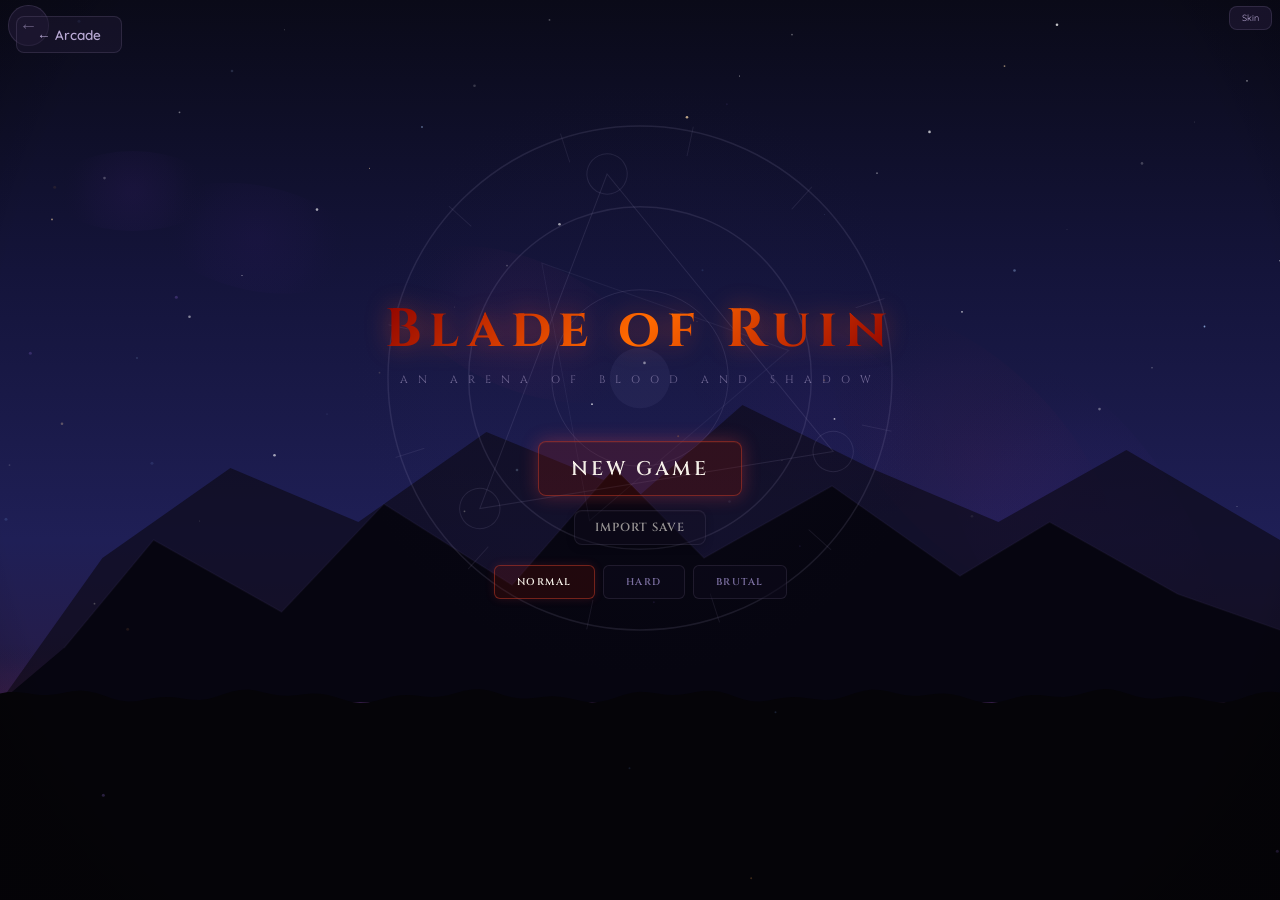
==== commit db4d9d2f: "Fix town visibility — brighten all colors, add warm lighting Town was nearly invisible due to extrem" ====
--- a/games/blade-of-ruin.html
+++ b/games/blade-of-ruin.html
@@ -4752,22 +4752,18 @@
   ctx.translate(offX, offY);
   ctx.scale(scale, scale);
 
-  // ── Sky ──
-  ctx.fillStyle = '#0c0810';
+  // ── Ground — warm earth tones ──
+  const gGrad = ctx.createRadialGradient(200, 200, 30, 200, 200, 280);
+  gGrad.addColorStop(0, '#3d3020');
+  gGrad.addColorStop(0.5, '#2a2016');
+  gGrad.addColorStop(1, '#1a150e');
+  ctx.fillStyle = gGrad;
   ctx.fillRect(-offX/scale, -offY/scale, w/scale+10, h/scale+10);
-
-  // ── Ground — dark cobblestone base ──
-  const gGrad = ctx.createRadialGradient(200, 200, 30, 200, 200, 250);
-  gGrad.addColorStop(0, '#1e1510');
-  gGrad.addColorStop(0.6, '#141008');
-  gGrad.addColorStop(1, '#0a0806');
-  ctx.fillStyle = gGrad;
-  ctx.fillRect(0, 0, TOWN_W, TOWN_H);
 
   // ── Cobblestone texture ──
   ctx.save();
-  ctx.globalAlpha = 0.1;
-  ctx.fillStyle = '#3a2a18';
+  ctx.globalAlpha = 0.25;
+  ctx.fillStyle = '#5a4a30';
   for (let y = 0; y < TOWN_H; y += 12) {
     const off = (Math.floor(y/12)%2)*7;
     for (let x = -off; x < TOWN_W; x += 14) {
@@ -4779,297 +4775,419 @@
   }
   ctx.restore();
 
-  // ── Paths — lighter cobblestone connecting buildings ──
+  // ── Grass patches at edges ──
   ctx.save();
-  ctx.fillStyle = 'rgba(50,40,25,0.15)';
+  ctx.globalAlpha = 0.35;
+  const grassColor = '#2a4a1a';
+  ctx.fillStyle = grassColor;
+  // Top grass
+  ctx.fillRect(0, 0, TOWN_W, 20);
+  ctx.fillRect(0, TOWN_H-15, TOWN_W, 15);
+  ctx.fillRect(0, 0, 18, TOWN_H);
+  ctx.fillRect(TOWN_W-18, 0, 18, TOWN_H);
+  ctx.restore();
+
+  // ── Paths — lighter stone connecting buildings ──
+  ctx.save();
+  ctx.fillStyle = '#4a3d28';
   // Vertical path (fountain to sanctum and arena)
-  ctx.fillRect(190, 30, 20, TOWN_H-30);
-  // Horizontal path (connecting left and right buildings)
-  ctx.fillRect(30, 150, 340, 16);
-  ctx.fillRect(30, 260, 340, 16);
+  ctx.fillRect(188, 25, 24, TOWN_H-25);
+  // Horizontal paths
+  ctx.fillRect(25, 148, 350, 18);
+  ctx.fillRect(25, 258, 350, 18);
+  // Path borders
+  ctx.strokeStyle = 'rgba(120,100,60,0.3)'; ctx.lineWidth = 1;
+  ctx.strokeRect(188, 25, 24, TOWN_H-25);
+  ctx.strokeRect(25, 148, 350, 18);
+  ctx.strokeRect(25, 258, 350, 18);
   ctx.restore();
 
   // ── Central Fountain ──
   const fx = 200, fy = 200;
-  // Fountain base
   ctx.save();
-  ctx.fillStyle = '#2a2218';
-  ctx.beginPath(); ctx.ellipse(fx, fy, 28, 18, 0, 0, Math.PI*2); ctx.fill();
-  ctx.strokeStyle = '#3a3020'; ctx.lineWidth = 2;
-  ctx.beginPath(); ctx.ellipse(fx, fy, 28, 18, 0, 0, Math.PI*2); ctx.stroke();
+  // Fountain base (stone)
+  ctx.fillStyle = '#6a5a40';
+  ctx.beginPath(); ctx.ellipse(fx, fy, 30, 20, 0, 0, Math.PI*2); ctx.fill();
+  ctx.strokeStyle = '#8a7a58'; ctx.lineWidth = 2;
+  ctx.beginPath(); ctx.ellipse(fx, fy, 30, 20, 0, 0, Math.PI*2); ctx.stroke();
+  // Inner wall
+  ctx.fillStyle = '#5a4a32';
+  ctx.beginPath(); ctx.ellipse(fx, fy, 25, 16, 0, 0, Math.PI*2); ctx.fill();
   // Water
-  ctx.fillStyle = 'rgba(60,100,140,0.35)';
+  ctx.fillStyle = 'rgba(60,130,180,0.6)';
   ctx.beginPath(); ctx.ellipse(fx, fy, 22, 14, 0, 0, Math.PI*2); ctx.fill();
   // Water shimmer
-  ctx.fillStyle = 'rgba(100,160,220,0.15)';
+  ctx.fillStyle = 'rgba(120,190,240,0.35)';
   const shimX = Math.sin(now*1.5)*6;
   ctx.beginPath(); ctx.ellipse(fx+shimX, fy-2, 10, 5, 0, 0, Math.PI*2); ctx.fill();
   // Center pillar
-  ctx.fillStyle = '#3a3020';
-  ctx.fillRect(fx-3, fy-16, 6, 14);
-  // Water spout effect
-  ctx.fillStyle = 'rgba(120,180,240,0.2)';
-  ctx.beginPath(); ctx.arc(fx, fy-18, 4+Math.sin(now*3)*1, 0, Math.PI*2); ctx.fill();
+  ctx.fillStyle = '#7a6a48';
+  ctx.fillRect(fx-3, fy-18, 6, 16);
+  // Water spout
+  ctx.fillStyle = 'rgba(140,200,255,0.5)';
+  ctx.beginPath(); ctx.arc(fx, fy-20, 4+Math.sin(now*3)*1.5, 0, Math.PI*2); ctx.fill();
   ctx.restore();
 
   // ── Lantern posts ──
   const lanternPos = [[100,160],[300,160],[100,268],[300,268],[200,120],[200,300]];
   lanternPos.forEach(([lx,ly], i) => {
-    const flk = 0.7+Math.sin(now*5+i*2.3)*0.2;
+    const flk = 0.8+Math.sin(now*5+i*2.3)*0.2;
     // Post
-    ctx.fillStyle = '#2a1c0c';
-    ctx.fillRect(lx-1.5, ly-14, 3, 14);
-    // Lantern glow
-    const lg = ctx.createRadialGradient(lx, ly-14, 2, lx, ly-14, 40);
-    lg.addColorStop(0, `rgba(255,180,80,${0.18*flk})`);
-    lg.addColorStop(0.5, `rgba(255,150,50,${0.06*flk})`);
+    ctx.fillStyle = '#5a3a1a';
+    ctx.fillRect(lx-2, ly-16, 4, 16);
+    // Lantern body
+    ctx.fillStyle = '#6a4a20';
+    ctx.fillRect(lx-3, ly-20, 6, 6);
+    // Lantern glow (much brighter)
+    const lg = ctx.createRadialGradient(lx, ly-17, 3, lx, ly-17, 55);
+    lg.addColorStop(0, `rgba(255,190,90,${0.5*flk})`);
+    lg.addColorStop(0.3, `rgba(255,160,60,${0.2*flk})`);
+    lg.addColorStop(0.7, `rgba(255,120,30,${0.05*flk})`);
     lg.addColorStop(1, 'transparent');
     ctx.fillStyle = lg;
-    ctx.beginPath(); ctx.arc(lx, ly-14, 40, 0, Math.PI*2); ctx.fill();
+    ctx.beginPath(); ctx.arc(lx, ly-17, 55, 0, Math.PI*2); ctx.fill();
     // Flame
-    ctx.fillStyle = `rgba(255,200,80,${0.7*flk})`;
-    ctx.beginPath(); ctx.arc(lx, ly-14, 2, 0, Math.PI*2); ctx.fill();
+    ctx.fillStyle = `rgba(255,220,100,${0.9*flk})`;
+    ctx.beginPath(); ctx.arc(lx, ly-17, 2.5, 0, Math.PI*2); ctx.fill();
   });
 
   // ── Draw buildings (3/4 top-down) ──
   TOWN_BUILDINGS.forEach(b => {
     const isNear = townPromptBldg === b;
-    const isHover = townHoverBldg === b.id;
 
     // Building shadow
     ctx.save();
-    ctx.fillStyle = 'rgba(0,0,0,0.15)';
-    ctx.fillRect(b.tx+4, b.ty+4, b.tw, b.th);
+    ctx.fillStyle = 'rgba(0,0,0,0.3)';
+    ctx.fillRect(b.tx+5, b.ty+5, b.tw, b.th);
     ctx.restore();
 
-    // Building body
+    // Building body — warm wood/stone
     ctx.save();
     const bGrad = ctx.createLinearGradient(b.tx, b.ty, b.tx, b.ty+b.th);
-    bGrad.addColorStop(0, '#2a2218');
-    bGrad.addColorStop(1, '#1a1610');
+    bGrad.addColorStop(0, '#5a4830');
+    bGrad.addColorStop(0.5, '#4a3a24');
+    bGrad.addColorStop(1, '#3a2c1a');
     ctx.fillStyle = bGrad;
     ctx.fillRect(b.tx, b.ty, b.tw, b.th);
 
-    // Roof (3/4 perspective — trapezoidal top)
-    const roofH = b.th * 0.3;
-    ctx.fillStyle = '#1a1008';
+    // Wall texture lines
+    ctx.strokeStyle = 'rgba(90,70,40,0.3)'; ctx.lineWidth = 0.5;
+    for (let wy = b.ty+8; wy < b.ty+b.th; wy += 10) {
+      ctx.beginPath(); ctx.moveTo(b.tx+2, wy); ctx.lineTo(b.tx+b.tw-2, wy); ctx.stroke();
+    }
+
+    // Roof (3/4 perspective)
+    const roofH = b.th * 0.35;
+    // Roof fill — distinct per building
+    const roofColors = {shop:'#6a3a18', bounty:'#5a2222', moonwell:'#2a3a5a', sanctum:'#4a3a5a', armory:'#3a4a4a', arena:'#5a4a18'};
+    ctx.fillStyle = roofColors[b.id] || '#4a3018';
     ctx.beginPath();
-    ctx.moveTo(b.tx-4, b.ty);
+    ctx.moveTo(b.tx-6, b.ty);
     ctx.lineTo(b.tx+b.tw/2, b.ty-roofH);
-    ctx.lineTo(b.tx+b.tw+4, b.ty);
+    ctx.lineTo(b.tx+b.tw+6, b.ty);
     ctx.closePath(); ctx.fill();
-    // Roof edge highlight
-    ctx.strokeStyle = 'rgba(255,255,255,0.04)'; ctx.lineWidth = 1;
+    // Roof edge
+    ctx.strokeStyle = 'rgba(255,220,160,0.15)'; ctx.lineWidth = 1;
     ctx.beginPath();
-    ctx.moveTo(b.tx-4, b.ty);
+    ctx.moveTo(b.tx-6, b.ty);
     ctx.lineTo(b.tx+b.tw/2, b.ty-roofH);
-    ctx.lineTo(b.tx+b.tw+4, b.ty);
+    ctx.lineTo(b.tx+b.tw+6, b.ty);
     ctx.stroke();
 
     // Building-specific details
     if (b.id === 'shop') {
-      // Forge glow
-      const fgGrad = ctx.createRadialGradient(b.tx+b.tw*0.3, b.ty+b.th*0.6, 3, b.tx+b.tw*0.3, b.ty+b.th*0.6, 25);
-      fgGrad.addColorStop(0, 'rgba(255,120,40,0.25)');
+      // Forge glow (bright orange)
+      const fgGrad = ctx.createRadialGradient(b.tx+b.tw*0.3, b.ty+b.th*0.6, 3, b.tx+b.tw*0.3, b.ty+b.th*0.6, 35);
+      fgGrad.addColorStop(0, 'rgba(255,140,40,0.5)');
+      fgGrad.addColorStop(0.5, 'rgba(255,100,20,0.15)');
       fgGrad.addColorStop(1, 'transparent');
       ctx.fillStyle = fgGrad;
-      ctx.fillRect(b.tx, b.ty, b.tw, b.th);
+      ctx.fillRect(b.tx-10, b.ty-10, b.tw+20, b.th+20);
       // Anvil
-      ctx.fillStyle = '#444';
-      ctx.fillRect(b.tx+b.tw-22, b.ty+b.th-12, 12, 8);
+      ctx.fillStyle = '#666';
+      ctx.fillRect(b.tx+b.tw-24, b.ty+b.th-14, 14, 10);
+      ctx.fillStyle = '#888';
+      ctx.fillRect(b.tx+b.tw-22, b.ty+b.th-14, 10, 3);
       // Chimney
-      ctx.fillStyle = '#1a1008';
-      ctx.fillRect(b.tx+15, b.ty-roofH-10, 8, 12);
+      ctx.fillStyle = '#4a3018';
+      ctx.fillRect(b.tx+14, b.ty-roofH-12, 10, 14);
       // Chimney smoke
-      ctx.save(); ctx.globalAlpha = 0.12; ctx.fillStyle = '#887766';
+      ctx.save(); ctx.globalAlpha = 0.25; ctx.fillStyle = '#aa9977';
       for (let s=0;s<3;s++) {
-        ctx.beginPath(); ctx.arc(b.tx+19+Math.sin(now*0.5+s)*3, b.ty-roofH-14-s*8, 4+s*2, 0, Math.PI*2); ctx.fill();
+        ctx.beginPath(); ctx.arc(b.tx+19+Math.sin(now*0.5+s)*4, b.ty-roofH-16-s*9, 5+s*3, 0, Math.PI*2); ctx.fill();
       }
       ctx.restore();
       // Sparks
-      for (let s=0;s<3;s++) {
-        const sx = b.tx+b.tw*0.3+(now*15+s*37)%20-10;
-        const sy = b.ty+b.th*0.5-(now*10+s*23)%15;
-        ctx.fillStyle = `rgba(255,160,40,${0.3+Math.sin(now*4+s)*0.2})`;
-        ctx.beginPath(); ctx.arc(sx, sy, 1, 0, Math.PI*2); ctx.fill();
+      for (let s=0;s<5;s++) {
+        const sx = b.tx+b.tw*0.3+(now*15+s*37)%25-12;
+        const sy = b.ty+b.th*0.4-(now*10+s*23)%20;
+        ctx.fillStyle = `rgba(255,180,40,${0.6+Math.sin(now*4+s)*0.3})`;
+        ctx.beginPath(); ctx.arc(sx, sy, 1.2, 0, Math.PI*2); ctx.fill();
       }
     }
     else if (b.id === 'bounty') {
-      // Red banner
+      // Red banners (brighter)
       const banSway = Math.sin(now*0.7)*2;
-      ctx.fillStyle = 'rgba(180,40,30,0.4)';
-      ctx.fillRect(b.tx+b.tw/2-4+banSway, b.ty+5, 8, 20);
-      ctx.fillRect(b.tx+10, b.ty+5, 6, 16);
+      ctx.fillStyle = 'rgba(200,50,30,0.7)';
+      ctx.fillRect(b.tx+b.tw/2-5+banSway, b.ty+4, 10, 24);
+      ctx.fillRect(b.tx+8, b.ty+4, 8, 18);
+      ctx.fillRect(b.tx+b.tw-16, b.ty+4, 8, 18);
       // Crossed swords emblem
-      ctx.strokeStyle = 'rgba(200,180,140,0.3)'; ctx.lineWidth = 1.5;
-      ctx.beginPath(); ctx.moveTo(b.tx+b.tw/2-8, b.ty+15); ctx.lineTo(b.tx+b.tw/2+8, b.ty+30); ctx.stroke();
-      ctx.beginPath(); ctx.moveTo(b.tx+b.tw/2+8, b.ty+15); ctx.lineTo(b.tx+b.tw/2-8, b.ty+30); ctx.stroke();
-      // Brazier
-      ctx.fillStyle = '#333';
-      ctx.fillRect(b.tx+b.tw-14, b.ty+b.th-8, 8, 6);
-      const bfg = ctx.createRadialGradient(b.tx+b.tw-10, b.ty+b.th-10, 1, b.tx+b.tw-10, b.ty+b.th-10, 12);
-      bfg.addColorStop(0, 'rgba(255,100,30,0.2)'); bfg.addColorStop(1, 'transparent');
-      ctx.fillStyle = bfg; ctx.fillRect(b.tx+b.tw-22, b.ty+b.th-22, 24, 24);
+      ctx.strokeStyle = 'rgba(220,200,160,0.6)'; ctx.lineWidth = 2;
+      ctx.beginPath(); ctx.moveTo(b.tx+b.tw/2-10, b.ty+15); ctx.lineTo(b.tx+b.tw/2+10, b.ty+32); ctx.stroke();
+      ctx.beginPath(); ctx.moveTo(b.tx+b.tw/2+10, b.ty+15); ctx.lineTo(b.tx+b.tw/2-10, b.ty+32); ctx.stroke();
+      // Braziers
+      ctx.fillStyle = '#555';
+      ctx.fillRect(b.tx+4, b.ty+b.th-10, 10, 8);
+      ctx.fillRect(b.tx+b.tw-14, b.ty+b.th-10, 10, 8);
+      // Brazier fire glow
+      const bfg = ctx.createRadialGradient(b.tx+9, b.ty+b.th-10, 2, b.tx+9, b.ty+b.th-10, 18);
+      bfg.addColorStop(0, 'rgba(255,120,30,0.4)'); bfg.addColorStop(1, 'transparent');
+      ctx.fillStyle = bfg; ctx.fillRect(b.tx-10, b.ty+b.th-28, 38, 36);
     }
     else if (b.id === 'moonwell') {
-      // Glowing moonwell pool
-      const mGrad = ctx.createRadialGradient(b.tx+b.tw/2, b.ty+b.th*0.6, 4, b.tx+b.tw/2, b.ty+b.th*0.6, 22);
-      mGrad.addColorStop(0, 'rgba(80,180,240,0.3)');
-      mGrad.addColorStop(0.5, 'rgba(60,140,200,0.1)');
+      // Glowing moonwell pool (much brighter)
+      const mGrad = ctx.createRadialGradient(b.tx+b.tw/2, b.ty+b.th*0.6, 5, b.tx+b.tw/2, b.ty+b.th*0.6, 35);
+      mGrad.addColorStop(0, 'rgba(80,200,255,0.6)');
+      mGrad.addColorStop(0.4, 'rgba(60,160,220,0.2)');
       mGrad.addColorStop(1, 'transparent');
       ctx.fillStyle = mGrad;
+      ctx.fillRect(b.tx-15, b.ty-15, b.tw+30, b.th+30);
+      // Pool
+      ctx.fillStyle = 'rgba(60,160,220,0.5)';
       ctx.beginPath(); ctx.ellipse(b.tx+b.tw/2, b.ty+b.th*0.6, 16, 10, 0, 0, Math.PI*2); ctx.fill();
-      // Floating runes
-      ctx.save(); ctx.globalAlpha = 0.2; ctx.fillStyle = '#44bbff';
+      // Floating runes (brighter)
+      ctx.save(); ctx.globalAlpha = 0.6; ctx.fillStyle = '#66ddff';
       for (let r=0;r<4;r++) {
         const ra = now*0.5+r*Math.PI/2;
-        ctx.beginPath(); ctx.arc(b.tx+b.tw/2+Math.cos(ra)*12, b.ty+b.th*0.6+Math.sin(ra)*7, 1.5, 0, Math.PI*2); ctx.fill();
+        ctx.beginPath(); ctx.arc(b.tx+b.tw/2+Math.cos(ra)*14, b.ty+b.th*0.6+Math.sin(ra)*8, 2, 0, Math.PI*2); ctx.fill();
       }
       ctx.restore();
+      // Hanging herbs
+      ctx.fillStyle = 'rgba(80,140,60,0.5)';
+      ctx.fillRect(b.tx+8, b.ty+3, 4, 10);
+      ctx.fillRect(b.tx+b.tw-12, b.ty+3, 4, 10);
     }
     else if (b.id === 'sanctum') {
-      // Warm window glow
-      ctx.fillStyle = 'rgba(255,180,80,0.25)';
-      ctx.fillRect(b.tx+b.tw*0.3, b.ty+b.th*0.3, 8, 10);
-      ctx.fillRect(b.tx+b.tw*0.6, b.ty+b.th*0.3, 8, 10);
+      // Warm window glow (much brighter)
+      ctx.fillStyle = 'rgba(255,200,100,0.6)';
+      ctx.fillRect(b.tx+b.tw*0.25, b.ty+b.th*0.3, 10, 12);
+      ctx.fillRect(b.tx+b.tw*0.6, b.ty+b.th*0.3, 10, 12);
       // Window glow radius
-      const swg = ctx.createRadialGradient(b.tx+b.tw/2, b.ty+b.th*0.4, 3, b.tx+b.tw/2, b.ty+b.th*0.4, 20);
-      swg.addColorStop(0, 'rgba(255,170,60,0.1)'); swg.addColorStop(1, 'transparent');
-      ctx.fillStyle = swg; ctx.fillRect(b.tx, b.ty, b.tw, b.th);
+      const swg = ctx.createRadialGradient(b.tx+b.tw/2, b.ty+b.th*0.4, 5, b.tx+b.tw/2, b.ty+b.th*0.4, 35);
+      swg.addColorStop(0, 'rgba(255,180,70,0.25)'); swg.addColorStop(1, 'transparent');
+      ctx.fillStyle = swg; ctx.fillRect(b.tx-15, b.ty-15, b.tw+30, b.th+30);
       // Vines
-      ctx.strokeStyle = 'rgba(60,120,50,0.2)'; ctx.lineWidth = 1;
-      ctx.beginPath(); ctx.moveTo(b.tx, b.ty+10); ctx.quadraticCurveTo(b.tx-5, b.ty+25, b.tx+3, b.ty+40); ctx.stroke();
+      ctx.strokeStyle = 'rgba(80,160,60,0.5)'; ctx.lineWidth = 1.5;
+      ctx.beginPath(); ctx.moveTo(b.tx, b.ty+8); ctx.quadraticCurveTo(b.tx-6, b.ty+25, b.tx+4, b.ty+45); ctx.stroke();
+      ctx.beginPath(); ctx.moveTo(b.tx+b.tw, b.ty+12); ctx.quadraticCurveTo(b.tx+b.tw+5, b.ty+30, b.tx+b.tw-3, b.ty+48); ctx.stroke();
+      // Door (wooden with warm glow)
+      ctx.fillStyle = '#6a4a28';
+      ctx.fillRect(b.doorX-5, b.ty+b.th-14, 10, 14);
     }
     else if (b.id === 'armory') {
-      // Iron door
-      ctx.fillStyle = '#1a1a1a';
-      ctx.fillRect(b.tx+b.tw/2-8, b.ty+b.th-18, 16, 18);
-      ctx.strokeStyle = '#333'; ctx.lineWidth = 1;
-      ctx.strokeRect(b.tx+b.tw/2-8, b.ty+b.th-18, 16, 18);
+      // Iron door (prominent)
+      ctx.fillStyle = '#3a3a40';
+      ctx.fillRect(b.tx+b.tw/2-10, b.ty+b.th-20, 20, 20);
+      ctx.strokeStyle = '#5a5a60'; ctx.lineWidth = 1.5;
+      ctx.strokeRect(b.tx+b.tw/2-10, b.ty+b.th-20, 20, 20);
+      // Door rivets
+      ctx.fillStyle = '#7a7a80';
+      ctx.beginPath(); ctx.arc(b.tx+b.tw/2-5, b.ty+b.th-14, 1.5, 0, Math.PI*2); ctx.fill();
+      ctx.beginPath(); ctx.arc(b.tx+b.tw/2+5, b.ty+b.th-14, 1.5, 0, Math.PI*2); ctx.fill();
+      // Weapon racks (outside)
+      ctx.strokeStyle = 'rgba(160,140,100,0.5)'; ctx.lineWidth = 1.5;
+      // Sword
+      ctx.beginPath(); ctx.moveTo(b.tx+8, b.ty+10); ctx.lineTo(b.tx+8, b.ty+35); ctx.stroke();
+      // Axe
+      ctx.beginPath(); ctx.moveTo(b.tx+b.tw-8, b.ty+10); ctx.lineTo(b.tx+b.tw-8, b.ty+35); ctx.stroke();
+      ctx.fillStyle = 'rgba(160,140,100,0.4)';
+      ctx.fillRect(b.tx+b.tw-12, b.ty+10, 8, 6);
       // Shield display
-      ctx.save(); ctx.globalAlpha = 0.3;
-      ctx.fillStyle = '#667788';
+      ctx.save(); ctx.globalAlpha = 0.6;
+      ctx.fillStyle = '#778899';
       ctx.beginPath();
-      ctx.moveTo(b.tx+12, b.ty+15); ctx.lineTo(b.tx+20, b.ty+12);
-      ctx.lineTo(b.tx+28, b.ty+15); ctx.lineTo(b.tx+20, b.ty+28);
+      ctx.moveTo(b.tx+b.tw/2, b.ty+8); ctx.lineTo(b.tx+b.tw/2+10, b.ty+14);
+      ctx.lineTo(b.tx+b.tw/2, b.ty+26); ctx.lineTo(b.tx+b.tw/2-10, b.ty+14);
       ctx.closePath(); ctx.fill();
+      ctx.strokeStyle = '#99aabb'; ctx.lineWidth = 1; ctx.stroke();
       ctx.restore();
     }
     else if (b.id === 'arena') {
-      // Grand gate with arch
-      ctx.fillStyle = '#1a1008';
+      // Grand gate — darker and imposing
+      ctx.fillStyle = '#2a1c0c';
       ctx.fillRect(b.tx, b.ty, b.tw, b.th);
-      // Gate arch
-      ctx.strokeStyle = 'rgba(255,215,64,0.15)'; ctx.lineWidth = 2;
+      // Gate arch (gold, brighter)
+      ctx.strokeStyle = 'rgba(255,215,64,0.5)'; ctx.lineWidth = 3;
       ctx.beginPath();
-      ctx.moveTo(b.tx+15, b.ty+b.th);
-      ctx.quadraticCurveTo(b.tx+b.tw/2, b.ty-5, b.tx+b.tw-15, b.ty+b.th);
+      ctx.moveTo(b.tx+12, b.ty+b.th);
+      ctx.quadraticCurveTo(b.tx+b.tw/2, b.ty-8, b.tx+b.tw-12, b.ty+b.th);
       ctx.stroke();
-      // Torches
-      const tf = 0.7+Math.sin(now*6)*0.2;
-      ctx.fillStyle = `rgba(255,200,80,${0.4*tf})`;
-      ctx.beginPath(); ctx.arc(b.tx+10, b.ty+10, 3, 0, Math.PI*2); ctx.fill();
-      ctx.beginPath(); ctx.arc(b.tx+b.tw-10, b.ty+10, 3, 0, Math.PI*2); ctx.fill();
-    }
-
-    // Door indicator
-    ctx.fillStyle = '#1a1008';
-    ctx.fillRect(b.doorX-5, b.doorY-2, 10, 4);
+      // Inner arch glow
+      ctx.strokeStyle = 'rgba(255,200,40,0.2)'; ctx.lineWidth = 8;
+      ctx.beginPath();
+      ctx.moveTo(b.tx+12, b.ty+b.th);
+      ctx.quadraticCurveTo(b.tx+b.tw/2, b.ty-8, b.tx+b.tw-12, b.ty+b.th);
+      ctx.stroke();
+      // Torches (brighter)
+      const tf = 0.8+Math.sin(now*6)*0.2;
+      ctx.fillStyle = `rgba(255,200,80,${0.8*tf})`;
+      ctx.beginPath(); ctx.arc(b.tx+8, b.ty+8, 4, 0, Math.PI*2); ctx.fill();
+      ctx.beginPath(); ctx.arc(b.tx+b.tw-8, b.ty+8, 4, 0, Math.PI*2); ctx.fill();
+      // Torch glow
+      const tg = ctx.createRadialGradient(b.tx+8, b.ty+8, 2, b.tx+8, b.ty+8, 20);
+      tg.addColorStop(0, `rgba(255,180,60,${0.3*tf})`); tg.addColorStop(1, 'transparent');
+      ctx.fillStyle = tg; ctx.fillRect(b.tx-12, b.ty-12, 40, 40);
+      const tg2 = ctx.createRadialGradient(b.tx+b.tw-8, b.ty+8, 2, b.tx+b.tw-8, b.ty+8, 20);
+      tg2.addColorStop(0, `rgba(255,180,60,${0.3*tf})`); tg2.addColorStop(1, 'transparent');
+      ctx.fillStyle = tg2; ctx.fillRect(b.tx+b.tw-28, b.ty-12, 40, 40);
+      // "ARENA" text
+      ctx.save();
+      ctx.font = `700 6px 'Cinzel', serif`;
+      ctx.textAlign = 'center'; ctx.fillStyle = 'rgba(255,215,64,0.5)';
+      ctx.fillText('ARENA', b.tx+b.tw/2, b.ty+b.th-4);
+      ctx.restore();
+    }
+
+    // Door indicator (wooden door)
+    if (b.id !== 'sanctum' && b.id !== 'armory') {
+      ctx.fillStyle = '#5a3a18';
+      ctx.fillRect(b.doorX-6, b.doorY-3, 12, 6);
+    }
 
     // Wall outline
-    ctx.strokeStyle = 'rgba(255,255,255,0.04)'; ctx.lineWidth = 1;
+    ctx.strokeStyle = 'rgba(160,140,100,0.15)'; ctx.lineWidth = 1;
     ctx.strokeRect(b.tx, b.ty, b.tw, b.th);
 
-    // Highlight glow when near or hovering
-    if (isNear || isHover) {
+    // Highlight glow when near
+    if (isNear) {
       ctx.save();
-      const ga = isNear ? 0.2 : 0.1;
-      const grd = ctx.createRadialGradient(b.tx+b.tw/2, b.ty+b.th/2, 0, b.tx+b.tw/2, b.ty+b.th/2, Math.max(b.tw,b.th)*0.8);
-      grd.addColorStop(0, b.color + '40');
+      const grd = ctx.createRadialGradient(b.tx+b.tw/2, b.ty+b.th/2, 0, b.tx+b.tw/2, b.ty+b.th/2, Math.max(b.tw,b.th)*0.9);
+      grd.addColorStop(0, b.color + '60');
+      grd.addColorStop(0.6, b.color + '20');
       grd.addColorStop(1, 'transparent');
-      ctx.globalAlpha = ga;
+      ctx.globalAlpha = 0.35;
       ctx.fillStyle = grd;
-      ctx.fillRect(b.tx-15, b.ty-15, b.tw+30, b.th+30);
+      ctx.fillRect(b.tx-20, b.ty-20, b.tw+40, b.th+40);
       ctx.restore();
     }
 
     // Label
     ctx.save();
-    ctx.font = `600 9px 'Cinzel', serif`;
+    ctx.font = `700 10px 'Cinzel', serif`;
     ctx.textAlign = 'center'; ctx.textBaseline = 'top';
-    ctx.fillStyle = isNear ? b.color : 'rgba(200,190,170,0.6)';
-    if (isNear) { ctx.shadowColor = b.color; ctx.shadowBlur = 4; }
-    ctx.fillText(b.label, b.tx+b.tw/2, b.ty+b.th+4);
+    // Background pill
+    const labelTxt = b.label;
+    const labelW = ctx.measureText(labelTxt).width + 10;
+    ctx.fillStyle = 'rgba(0,0,0,0.5)';
+    ctx.beginPath();
+    if (ctx.roundRect) ctx.roundRect(b.tx+b.tw/2-labelW/2, b.ty+b.th+3, labelW, 14, 3);
+    else ctx.rect(b.tx+b.tw/2-labelW/2, b.ty+b.th+3, labelW, 14);
+    ctx.fill();
+    // Text
+    ctx.fillStyle = isNear ? b.color : '#c8b890';
+    if (isNear) { ctx.shadowColor = b.color; ctx.shadowBlur = 6; }
+    ctx.fillText(labelTxt, b.tx+b.tw/2, b.ty+b.th+5);
     ctx.restore();
   });
 
   // ── Decorative elements — benches, barrels ──
-  ctx.save(); ctx.globalAlpha = 0.3;
+  ctx.save();
   // Benches near fountain
-  ctx.fillStyle = '#3a2a18';
-  ctx.fillRect(175, 225, 14, 5); ctx.fillRect(211, 225, 14, 5);
-  ctx.fillRect(175, 175, 14, 5); ctx.fillRect(211, 175, 14, 5);
+  ctx.fillStyle = '#6a4a28';
+  ctx.fillRect(172, 224, 16, 6); ctx.fillRect(212, 224, 16, 6);
+  ctx.fillRect(172, 174, 16, 6); ctx.fillRect(212, 174, 16, 6);
+  // Bench legs
+  ctx.fillStyle = '#5a3a18';
+  ctx.fillRect(174, 230, 3, 3); ctx.fillRect(185, 230, 3, 3);
+  ctx.fillRect(214, 230, 3, 3); ctx.fillRect(225, 230, 3, 3);
   // Barrels near forge
-  ctx.fillStyle = '#2a1c10';
-  ctx.beginPath(); ctx.ellipse(135, 330, 6, 4, 0, 0, Math.PI*2); ctx.fill();
-  ctx.beginPath(); ctx.ellipse(142, 325, 5, 4, 0, 0, Math.PI*2); ctx.fill();
+  ctx.fillStyle = '#5a3a18';
+  ctx.beginPath(); ctx.ellipse(136, 330, 7, 5, 0, 0, Math.PI*2); ctx.fill();
+  ctx.strokeStyle = '#7a5a30'; ctx.lineWidth = 1;
+  ctx.beginPath(); ctx.ellipse(136, 330, 7, 5, 0, 0, Math.PI*2); ctx.stroke();
+  ctx.beginPath(); ctx.ellipse(144, 324, 6, 5, 0, 0, Math.PI*2); ctx.fill();
+  ctx.beginPath(); ctx.ellipse(144, 324, 6, 5, 0, 0, Math.PI*2); ctx.stroke();
   ctx.restore();
 
-  // ── Boundary foliage — trees and rocks at edges ──
-  ctx.save(); ctx.globalAlpha = 0.25; ctx.fillStyle = '#0a1a0a';
-  for (let i=0; i<16; i++) {
-    const tx = (i*27+5)%TOWN_W;
-    const ty = i<4 ? -2 : i<8 ? TOWN_H-5 : i<12 ? (i-8)*100+20 : (i-12)*100+20;
-    const side = i>=12 ? TOWN_W-3 : i>=8 ? -5 : tx;
-    const ey = i>=8 ? ty : ty;
-    ctx.beginPath(); ctx.ellipse(i>=8?side:tx, ey, 10+i%4*4, 6+i%3*3, 0, 0, Math.PI*2); ctx.fill();
-  }
+  // ── Boundary foliage — trees at edges ──
+  ctx.save();
+  const treePosns = [
+    [10,10],[50,5],[90,8],[150,2],[250,5],[310,8],[360,4],[390,10],
+    [5,80],[5,180],[5,250],[5,340],[395,80],[395,180],[395,250],[395,340],
+    [30,395],[100,392],[200,398],[300,393],[370,396]
+  ];
+  treePosns.forEach(([tx,ty], i) => {
+    // Tree shadow
+    ctx.fillStyle = 'rgba(0,0,0,0.15)';
+    ctx.beginPath(); ctx.ellipse(tx+2, ty+2, 12+i%4*3, 8+i%3*2, 0, 0, Math.PI*2); ctx.fill();
+    // Tree foliage (dark green, varied sizes)
+    ctx.fillStyle = `rgba(${20+i%3*15},${50+i%4*15},${15+i%3*10},0.7)`;
+    ctx.beginPath(); ctx.ellipse(tx, ty, 12+i%4*3, 8+i%3*2, 0, 0, Math.PI*2); ctx.fill();
+    // Highlight
+    ctx.fillStyle = `rgba(${40+i%3*15},${80+i%4*15},${30+i%3*10},0.3)`;
+    ctx.beginPath(); ctx.ellipse(tx-2, ty-2, 8+i%4*2, 5+i%3, 0, 0, Math.PI*2); ctx.fill();
+  });
   ctx.restore();
 
   // ── Player character (in virtual coordinates) ──
   if (player.race) {
-    const charH = 28;
+    const charH = 30;
     const charW = charH * 0.55;
     const breathe = Math.sin(now * 3) * 0.8;
     // Ground shadow
     ctx.save();
-    ctx.globalAlpha = 0.25;
+    ctx.globalAlpha = 0.35;
     ctx.fillStyle = '#000';
-    ctx.beginPath(); ctx.ellipse(townPX, townPY+2, charW*0.5, 3, 0, 0, Math.PI*2); ctx.fill();
+    ctx.beginPath(); ctx.ellipse(townPX, townPY+3, charW*0.6, 4, 0, 0, Math.PI*2); ctx.fill();
     ctx.restore();
     // Character image
     const pImg = getCharImg(player.race, getModelLv(player.equipment), player.equipment.weapon?.weaponType||'sword');
     if (pImg.complete && pImg.naturalWidth) {
       ctx.drawImage(pImg, townPX-charW/2, townPY-charH+breathe, charW, charH);
-    }
-    // Direction indicator (small dot showing facing)
+    } else {
+      // Fallback — draw a simple colored circle if image not loaded
+      ctx.save();
+      ctx.fillStyle = '#e8a060';
+      ctx.beginPath(); ctx.arc(townPX, townPY-charH/2, 6, 0, Math.PI*2); ctx.fill();
+      ctx.fillStyle = '#8a6040';
+      ctx.fillRect(townPX-4, townPY-charH/2+4, 8, 12);
+      ctx.restore();
+    }
+    // Player glow indicator
     ctx.save();
-    ctx.globalAlpha = 0.3; ctx.fillStyle = '#ffd080';
-    const dirs = [[0,4],[-4,0],[4,0],[0,-4]]; // down,left,right,up
-    const [ddx,ddy] = dirs[townDir] || [0,4];
-    ctx.beginPath(); ctx.arc(townPX+ddx, townPY+ddy+2, 1.5, 0, Math.PI*2); ctx.fill();
+    const pglow = ctx.createRadialGradient(townPX, townPY, 2, townPX, townPY, 16);
+    pglow.addColorStop(0, 'rgba(255,220,120,0.15)');
+    pglow.addColorStop(1, 'transparent');
+    ctx.fillStyle = pglow;
+    ctx.beginPath(); ctx.arc(townPX, townPY, 16, 0, Math.PI*2); ctx.fill();
     ctx.restore();
   }
 
   // ── "Press E to Enter" prompt ──
   if (townPromptBldg) {
     const b = townPromptBldg;
-    const px = b.doorX, py = b.doorY - 18;
+    const px = b.doorX, py = b.doorY - 22;
     const bob = Math.sin(now*3)*2;
     ctx.save();
-    ctx.font = `600 7px 'Cinzel', serif`;
+    ctx.font = `700 8px 'Cinzel', serif`;
     ctx.textAlign = 'center'; ctx.textBaseline = 'bottom';
+    const txt = 'Press E / Tap';
+    const tw = ctx.measureText(txt).width + 12;
     // Background pill
-    const txt = 'Press E / Tap';
-    const tw = ctx.measureText(txt).width + 8;
-    ctx.fillStyle = 'rgba(0,0,0,0.6)';
+    ctx.fillStyle = 'rgba(0,0,0,0.7)';
     ctx.beginPath();
-    if (ctx.roundRect) ctx.roundRect(px-tw/2, py+bob-10, tw, 12, 3);
-    else ctx.rect(px-tw/2, py+bob-10, tw, 12);
+    if (ctx.roundRect) ctx.roundRect(px-tw/2, py+bob-12, tw, 15, 4);
+    else ctx.rect(px-tw/2, py+bob-12, tw, 15);
     ctx.fill();
+    ctx.strokeStyle = b.color + '80'; ctx.lineWidth = 1;
+    ctx.beginPath();
+    if (ctx.roundRect) ctx.roundRect(px-tw/2, py+bob-12, tw, 15, 4);
+    else ctx.rect(px-tw/2, py+bob-12, tw, 15);
+    ctx.stroke();
     // Text
     ctx.fillStyle = b.color;
-    ctx.shadowColor = b.color; ctx.shadowBlur = 4;
+    ctx.shadowColor = b.color; ctx.shadowBlur = 6;
     ctx.fillText(txt, px, py+bob);
     ctx.restore();
   }
@@ -5079,26 +5197,25 @@
 
   // ── Moon and stars (screen space) ──
   ctx.save();
-  // Moon
   const moonX = w * 0.82, moonY = h * 0.08;
-  ctx.fillStyle = 'rgba(255,240,210,0.7)';
-  ctx.beginPath(); ctx.arc(moonX, moonY, Math.max(4, w*0.012), 0, Math.PI*2); ctx.fill();
-  // Moon glow
-  const moonGlow = ctx.createRadialGradient(moonX, moonY, 2, moonX, moonY, Math.max(20, w*0.06));
-  moonGlow.addColorStop(0, 'rgba(255,240,210,0.12)');
+  ctx.fillStyle = 'rgba(255,240,210,0.8)';
+  ctx.beginPath(); ctx.arc(moonX, moonY, Math.max(5, w*0.015), 0, Math.PI*2); ctx.fill();
+  const moonGlow = ctx.createRadialGradient(moonX, moonY, 3, moonX, moonY, Math.max(30, w*0.08));
+  moonGlow.addColorStop(0, 'rgba(255,240,210,0.15)');
+  moonGlow.addColorStop(0.5, 'rgba(255,230,200,0.05)');
   moonGlow.addColorStop(1, 'transparent');
   ctx.fillStyle = moonGlow;
-  ctx.beginPath(); ctx.arc(moonX, moonY, w*0.06, 0, Math.PI*2); ctx.fill();
+  ctx.beginPath(); ctx.arc(moonX, moonY, w*0.08, 0, Math.PI*2); ctx.fill();
   ctx.restore();
   // Twinkling stars
   ctx.save();
-  for (let i = 0; i < 30; i++) {
+  for (let i = 0; i < 40; i++) {
     const sx = (i*137+50) % w;
-    const sy = (i*97+15) % (h*0.3);
-    const twinkle = 0.15 + 0.35*(0.5+0.5*Math.sin(now*2+i*3.7));
+    const sy = (i*97+15) % (h*0.35);
+    const twinkle = 0.2 + 0.5*(0.5+0.5*Math.sin(now*2+i*3.7));
     ctx.globalAlpha = twinkle;
-    ctx.fillStyle = i%3===0 ? '#ffd080' : '#fff';
-    ctx.beginPath(); ctx.arc(sx, sy, 0.8+i%2*0.4, 0, Math.PI*2); ctx.fill();
+    ctx.fillStyle = i%3===0 ? '#ffd080' : '#ffffee';
+    ctx.beginPath(); ctx.arc(sx, sy, 0.8+i%2*0.5, 0, Math.PI*2); ctx.fill();
   }
   ctx.restore();
 }
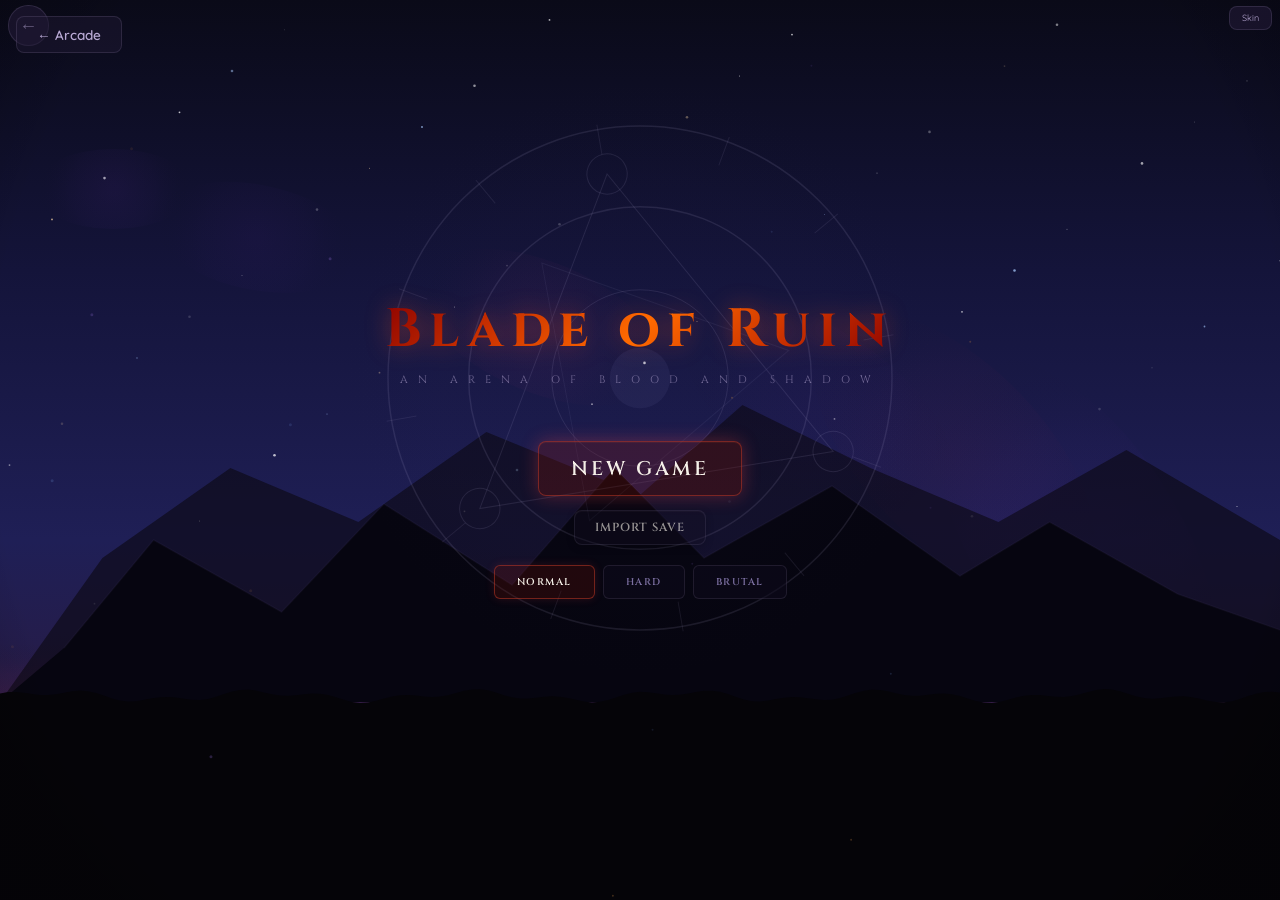
==== commit 551d41cc: "DEBUG: Add bright test rectangles to diagnose town rendering Adds unmissable red/green/blue/yellow r" ====
--- a/games/blade-of-ruin.html
+++ b/games/blade-of-ruin.html
@@ -4760,6 +4760,12 @@
   ctx.fillStyle = gGrad;
   ctx.fillRect(-offX/scale, -offY/scale, w/scale+10, h/scale+10);
 
+  // DEBUG — bright test shapes to verify rendering
+  ctx.fillStyle = '#ff0000'; ctx.fillRect(150, 150, 100, 100); // red square center
+  ctx.fillStyle = '#00ff00'; ctx.fillRect(30, 90, 100, 65);    // green at bounty pos
+  ctx.fillStyle = '#0000ff'; ctx.fillRect(270, 90, 100, 65);   // blue at armory pos
+  ctx.fillStyle = '#ffff00'; ctx.fillRect(160, 30, 80, 60);    // yellow at sanctum pos
+
   // ── Cobblestone texture ──
   ctx.save();
   ctx.globalAlpha = 0.25;
@@ -5058,6 +5064,7 @@
     // Wall outline
     ctx.strokeStyle = 'rgba(160,140,100,0.15)'; ctx.lineWidth = 1;
     ctx.strokeRect(b.tx, b.ty, b.tw, b.th);
+    ctx.restore(); // close building body save
 
     // Highlight glow when near
     if (isNear) {
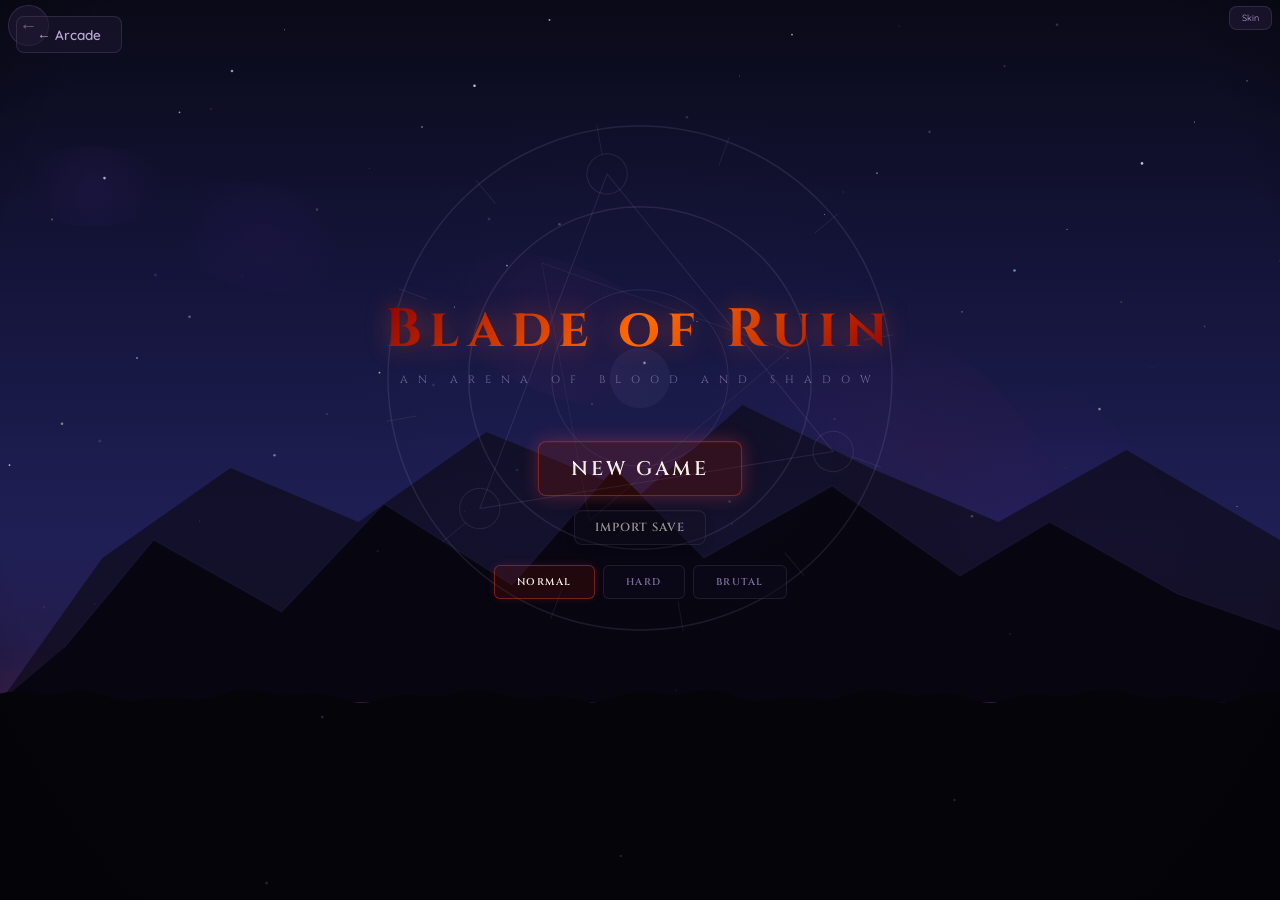
==== commit 220f0ef2: "Add shop interiors with NPC shopkeepers, fix combat overlap & mobile town entry - Add SHOPKEEPERS da" ====
--- a/games/blade-of-ruin.html
+++ b/games/blade-of-ruin.html
@@ -191,7 +191,7 @@
 .equip-slot.filled{border-color:rgba(184,169,212,0.2)}
 
 /* ── Dialogue Box ── */
-.dialogue-box{position:fixed;bottom:clamp(70px,14dvh,120px);left:50%;transform:translateX(-50%);z-index:30;width:min(400px,90vw);background:rgba(10,8,20,0.95);border:1px solid rgba(255,68,68,0.2);border-radius:12px;padding:clamp(10px,1.5dvh,16px);backdrop-filter:blur(16px);-webkit-backdrop-filter:blur(16px);display:none}
+.dialogue-box{position:fixed;bottom:clamp(70px,14dvh,120px);left:50%;transform:translateX(-50%);z-index:110;width:min(400px,90vw);background:rgba(10,8,20,0.95);border:1px solid rgba(255,68,68,0.2);border-radius:12px;padding:clamp(10px,1.5dvh,16px);backdrop-filter:blur(16px);-webkit-backdrop-filter:blur(16px);display:none}
 .dialogue-box.visible{display:block}
 .dialogue-name{font-family:'Cormorant Garamond',serif;font-size:clamp(14px,1.8dvh,18px);font-weight:600;color:var(--game-accent);margin-bottom:4px}
 .dialogue-text{font-family:'Quicksand',sans-serif;font-size:clamp(11px,1.4dvh,14px);color:var(--moon-glow);line-height:1.5;min-height:2em}
@@ -257,6 +257,23 @@
 .diff-btn.selected{border-color:rgba(200,60,40,0.5);color:var(--moon-glow);background:rgba(140,20,0,0.2);box-shadow:0 0 10px rgba(255,68,68,0.15)}
 .preview-wrap{width:clamp(80px,18vw,120px);height:clamp(140px,28dvh,220px);margin:clamp(4px,0.8dvh,8px) auto;display:flex;align-items:center;justify-content:center}
 .preview-wrap img,.preview-wrap svg{max-width:100%;max-height:100%}
+
+/* ── Shop Interior Split Layout ── */
+.shop-interior{display:flex;gap:16px;height:100%}
+.shop-npc{flex:0 0 30%;display:flex;flex-direction:column;align-items:center;justify-content:center;padding:16px;border-right:1px solid rgba(255,255,255,0.1)}
+.shop-npc canvas{width:120px;height:180px;border-radius:8px;border:2px solid rgba(255,255,255,0.15)}
+.shop-npc .npc-name{font-family:'Cormorant Garamond',serif;font-size:clamp(14px,2vw,18px);color:#f5f0e8;margin-top:8px;text-align:center}
+.shop-npc .npc-title{font-size:clamp(10px,1.5vw,13px);color:#b8a9d4;text-align:center}
+.shop-body{flex:1;overflow-y:auto;padding:8px}
+@media(max-width:600px){
+  .shop-interior{flex-direction:column}
+  .shop-npc{flex:0 0 auto;flex-direction:row;border-right:none;border-bottom:1px solid rgba(255,255,255,0.1);padding:8px;gap:12px}
+  .shop-npc canvas{width:60px;height:90px}
+}
+
+/* ── Town Enter Button (mobile) ── */
+#town-enter-btn{position:fixed;bottom:120px;left:50%;transform:translateX(-50%);z-index:20;padding:12px 32px;font-family:'Cormorant Garamond',serif;font-size:18px;color:#f5f0e8;background:rgba(30,20,10,0.85);border:2px solid rgba(255,200,100,0.5);border-radius:12px;backdrop-filter:blur(4px);display:none;cursor:pointer}
+#town-enter-btn:active{background:rgba(60,40,20,0.9);transform:translateX(-50%) scale(0.95)}
 </style>
 </head>
 <body>
@@ -272,6 +289,9 @@
   <div class="th-hp-wrap"><div class="th-hp-fill" id="th-hp-fill"></div></div>
   <button class="th-btn" id="th-inv-btn" title="Inventory">🎒</button>
 </div>
+
+<!-- Town Enter Button (mobile-friendly explicit entry) -->
+<button id="town-enter-btn">Enter</button>
 
 <!-- Back button (always visible) -->
 <a class="back-btn" onclick="goToHub()" title="Back to Arcade">&#8592;</a>
@@ -1064,6 +1084,21 @@
   { id:'arena',    label:'Grand Arena',     state:ST.ARENA_GATE,   tx:140, ty:355, tw:120,th:40,  color:'#ffd740', doorX:200, doorY:360 },
 ];
 
+// ── Shopkeeper NPCs for building interiors ──
+const SHOPKEEPERS = {
+  forge:     { name:'Valdris',              title:'Master Blacksmith',   race:'human',       weapon:'axe',   modelLv:5, skinColor:'#c8956c', hairColor:'#4a3520', armorColor:'#8b4513', greeting:'Looking to sharpen your blade, warrior?',      bgColor:['#3d1a00','#1a0a00'] },
+  mercenary: { name:'Captain Rhenna',       title:'Mercenary Captain',   race:'human',       weapon:'sword', modelLv:6, skinColor:'#d4a574', hairColor:'#8b1a1a', armorColor:'#5c3a1e', greeting:'Ready for a hunt? Check the board.',            bgColor:['#2a1a0a','#1a0f05'] },
+  moonwell:  { name:'Lysara',               title:'Moonwell Mystic',     race:'highelf',     weapon:'bow',   modelLv:4, skinColor:'#e8d5c0', hairColor:'#c0c0e0', armorColor:'#4a3f8b', greeting:'The stars whisper of your arrival...',           bgColor:['#0a0a2a','#1a0a3a'] },
+  arena:     { name:'Gorath',               title:'Arena Master',        race:'orc',         weapon:'axe',   modelLv:7, skinColor:'#6b8b4a', hairColor:'#2a2a1a', armorColor:'#8b0000', greeting:'Step into the ring, if you dare!',              bgColor:['#2a0a0a','#1a0505'] },
+  sanctum:   { name:'Brother Aldric',       title:'Keeper of Oaths',     race:'human',       weapon:'sword', modelLv:3, skinColor:'#d4b896', hairColor:'#e0d0a0', armorColor:'#f0e8d0', greeting:'Rest here, champion. You are safe.',            bgColor:['#1a1a0a','#0a0f05'] },
+  armory:    { name:'Quartermaster Durn',    title:'Armory Keeper',       race:'dwarf',       weapon:'axe',   modelLv:5, skinColor:'#c89664', hairColor:'#a06030', armorColor:'#707070', greeting:'Finest steel in the realm. Have a look.',       bgColor:['#1a1a1e','#0a0a10'] },
+};
+const SHOP_KEY_MAP = {
+  [ST.SHOP]:'forge', [ST.BOUNTY_BOARD]:'mercenary', [ST.MOONWELL]:'moonwell',
+  [ST.ARENA_GATE]:'arena', [ST.SANCTUM]:'sanctum', [ST.ARMORY_VAULT]:'armory',
+};
+let _npcGreeted = new Set();
+
 // Player town position (virtual coords) & movement
 let townPX = 200, townPY = 210; // start at fountain
 let townDir = 0; // 0=down,1=left,2=right,3=up
@@ -1353,6 +1388,7 @@
 }
 
 function loadGame() {
+  _npcGreeted = new Set();
   const raw=localStorage.getItem(SAVE_KEY);
   if(!raw) return false;
   try {
@@ -2854,8 +2890,15 @@
   dial.classList.remove('visible');
   combLog.classList.remove('visible');
   hideSpellMenu();
-  // Hide town HUD unless entering town
-  if (st !== ST.TOWN) document.getElementById('town-hud').classList.add('hidden');
+  // Hide town HUD and enter button unless entering town
+  if (st !== ST.TOWN) {
+    document.getElementById('town-hud').classList.add('hidden');
+    document.getElementById('town-enter-btn').style.display = 'none';
+  }
+
+  // If entering a shop state, trigger enterBuilding for NPC greeting + bg
+  const shopKey = SHOP_KEY_MAP[st];
+  if (shopKey) enterBuilding(shopKey);
 
   switch(st) {
     case ST.MENU: showOverlay('ov-menu'); renderMenu(); break;
@@ -2893,6 +2936,52 @@
     else { clearInterval(iv); setTimeout(() => { box.classList.remove('visible'); if(cb)cb(); }, 1500); }
   }, 30);
   box.onclick = () => { clearInterval(iv); tEl.textContent=text; setTimeout(()=>{box.classList.remove('visible');if(cb)cb();},300); box.onclick=null; };
+}
+
+// ── NPC Portrait Rendering ──
+function renderNpcPortrait(shopKey, containerEl) {
+  const npc = SHOPKEEPERS[shopKey];
+  if (!npc || !containerEl) return;
+  const colorOvr = { skin:npc.skinColor, armor:npc.armorColor, accent:npc.armorColor };
+  const img = getCharImg(npc.race, npc.modelLv, npc.weapon, colorOvr);
+  const cvs = document.createElement('canvas');
+  cvs.width = 120; cvs.height = 180;
+  const draw = () => {
+    const cx = cvs.getContext('2d');
+    cx.clearRect(0, 0, 120, 180);
+    cx.drawImage(img, 5, 0, 110, 180);
+  };
+  if (img.complete) draw(); else img.onload = draw;
+  containerEl.appendChild(cvs);
+  const nameEl = document.createElement('div');
+  nameEl.className = 'npc-name';
+  nameEl.textContent = npc.name;
+  containerEl.appendChild(nameEl);
+  const titleEl = document.createElement('div');
+  titleEl.className = 'npc-title';
+  titleEl.textContent = npc.title;
+  containerEl.appendChild(titleEl);
+}
+
+// ── Building Entry with NPC Greeting & Background ──
+function enterBuilding(shopKey) {
+  const npc = SHOPKEEPERS[shopKey];
+  if (!npc) return;
+  // Show greeting dialogue on first visit per session
+  if (!_npcGreeted.has(shopKey)) {
+    _npcGreeted.add(shopKey);
+    showDialogue(npc.name, npc.greeting);
+  }
+  // Apply background gradient to overlay
+  const overlayMap = {
+    forge:'ov-shop', mercenary:'ov-bounty-board', moonwell:'ov-moonwell',
+    arena:'ov-arena-gate', sanctum:'ov-sanctum', armory:'ov-armory-vault',
+  };
+  const ovId = overlayMap[shopKey];
+  if (ovId) {
+    const ov = document.getElementById(ovId);
+    if (ov) ov.style.background = `linear-gradient(180deg, ${npc.bgColor[0]}f0, ${npc.bgColor[1]}f0)`;
+  }
 }
 
 // ── Menu ──
@@ -3033,6 +3122,7 @@
 }
 
 function startNewGame() {
+  _npcGreeted = new Set();
   player.name = createName.trim() || 'Champion';
   player.race = createRace;
   player.level = 1;
@@ -3106,7 +3196,9 @@
 function renderShop() {
   const el = document.getElementById('shop-content');
   const disc = computeDerived(player.stats, player.equipment, player.race).discount;
-  el.innerHTML = `
+  el.innerHTML = `<div class="shop-interior">
+    <div class="shop-npc" id="shop-npc-forge"></div>
+    <div class="shop-body">
     <div class="section-title">Forge & Smith</div>
     <div class="info-text text-center mb-sm">Gold: <span class="gold-text">${player.gold}</span> ${disc>0?`(${Math.round(disc*100)}% discount)`:''}  </div>
     <div class="info-text text-center mb-sm" style="font-size:clamp(9px,1dvh,11px);color:var(--iris-mid)">Tap to buy · Long-press to compare</div>
@@ -3132,7 +3224,9 @@
         <div class="ic-price">Sell: ${sellPrice}g</div>
       </div>`;
     }).join('')}${player.inventory.length===0?'<div class="info-text text-center">No items to sell</div>':''}</div>
-    <div class="btn-row"><button class="btn" id="shop-back">Back to Town</button></div>`;
+    <div class="btn-row"><button class="btn" id="shop-back">Back to Town</button></div>
+    </div></div>`;
+  renderNpcPortrait('forge', el.querySelector('#shop-npc-forge'));
   // Buy handlers
   el.querySelectorAll('[data-idx]').forEach(c => c.onclick = () => {
     const idx = parseInt(c.dataset.idx);
@@ -3165,7 +3259,9 @@
 function renderSanctum() {
   const el = document.getElementById('sanctum-content');
   const healCost = 50;
-  el.innerHTML = `
+  el.innerHTML = `<div class="shop-interior">
+    <div class="shop-npc" id="shop-npc-sanctum"></div>
+    <div class="shop-body">
     <div class="section-title">Sanctum of Oaths</div>
     <div class="info-text text-center mb-md">Heal, pray, and prepare for battle</div>
     <div class="gp flex-col gap-md w-full">
@@ -3173,7 +3269,9 @@
       <button class="btn w-full" id="sanctum-save">Save Game</button>
       <button class="btn btn-sm w-full" id="sanctum-export">Export Save File</button>
     </div>
-    <div class="btn-row"><button class="btn" id="sanctum-back">Back to Town</button></div>`;
+    <div class="btn-row"><button class="btn" id="sanctum-back">Back to Town</button></div>
+    </div></div>`;
+  renderNpcPortrait('sanctum', el.querySelector('#shop-npc-sanctum'));
   el.querySelector('#sanctum-heal').onclick = () => {
     if(player.gold<healCost||player.hp>=player.maxHp) return;
     player.gold-=healCost;
@@ -3190,7 +3288,9 @@
 function renderBountyBoard() {
   const el = document.getElementById('bounty-board-content');
   if(!progression.bountiesCompleted) progression.bountiesCompleted = [];
-  el.innerHTML = `
+  el.innerHTML = `<div class="shop-interior">
+    <div class="shop-npc" id="shop-npc-mercenary"></div>
+    <div class="shop-body">
     <div class="section-title">Mercenary Hall — Bounty Board</div>
     <div class="info-text text-center mb-sm">Hunt dangerous monsters for gold, XP, and rare loot</div>
     <div class="info-text text-center mb-md" style="color:var(--iris-mid)">Bounties completed: ${progression.bountiesCompleted.length}/8</div>
@@ -3198,17 +3298,22 @@
       const done = progression.bountiesCompleted.includes(i);
       const canHunt = player.level >= Math.max(1, b.level-5);
       return `<div class="gp w-full mb-sm" style="opacity:${done?'0.5':'1'}">
-        <div style="display:flex;justify-content:space-between;align-items:center">
-          <span style="color:${done?'#76ff03':'#ff6666'};font-weight:700;font-size:clamp(12px,1.5dvh,15px)">${done?'✓ ':''}${b.name}</span>
-          <span style="color:var(--iris-mid);font-size:clamp(9px,1dvh,11px)">Lv ${b.level}</span>
+        <div style="display:flex;gap:10px;align-items:center">
+          <canvas class="bounty-preview" data-bounty-preview="${i}" width="48" height="72" style="border-radius:6px;border:2px solid ${ITEM_TIERS[b.bountyTier].color}40;flex-shrink:0"></canvas>
+          <div style="flex:1;min-width:0">
+            <div style="display:flex;justify-content:space-between;align-items:center">
+              <span style="color:${done?'#76ff03':'#ff6666'};font-weight:700;font-size:clamp(12px,1.5dvh,15px)">${done?'✓ ':''}${b.name}</span>
+              <span style="color:var(--iris-mid);font-size:clamp(9px,1dvh,11px)">Lv ${b.level}</span>
+            </div>
+            <div class="info-text" style="font-style:italic;color:var(--iris-mid)">${b.desc}</div>
+            <div style="display:flex;gap:8px;margin-top:4px;flex-wrap:wrap">
+              <span class="gold-text" style="font-size:clamp(9px,1dvh,11px)">${b.bountyGold}g</span>
+              <span style="color:#66cc66;font-size:clamp(9px,1dvh,11px)">${b.bountyXp} XP</span>
+              <span style="color:${ITEM_TIERS[b.bountyTier].color};font-size:clamp(9px,1dvh,11px)">${ITEM_TIERS[b.bountyTier].name} Drop</span>
+            </div>
+            ${!done?`<button class="btn btn-sm btn-accent mt-sm ${!canHunt?'btn-disabled':''}" data-bounty="${i}">${canHunt?'Hunt':'Too low level'}</button>`:'<div class="info-text mt-sm" style="color:#76ff03">Bounty Complete</div>'}
+          </div>
         </div>
-        <div class="info-text" style="font-style:italic;color:var(--iris-mid)">${b.desc}</div>
-        <div style="display:flex;gap:8px;margin-top:4px;flex-wrap:wrap">
-          <span class="gold-text" style="font-size:clamp(9px,1dvh,11px)">${b.bountyGold}g</span>
-          <span style="color:#66cc66;font-size:clamp(9px,1dvh,11px)">${b.bountyXp} XP</span>
-          <span style="color:${ITEM_TIERS[b.bountyTier].color};font-size:clamp(9px,1dvh,11px)">${ITEM_TIERS[b.bountyTier].name} Drop</span>
-        </div>
-        ${!done?`<button class="btn btn-sm btn-accent mt-sm ${!canHunt?'btn-disabled':''}" data-bounty="${i}">${canHunt?'Hunt':'Too low level'}</button>`:'<div class="info-text mt-sm" style="color:#76ff03">Bounty Complete</div>'}
       </div>`;
     }).join('')}</div>
     <div class="section-title mt-md">Training</div>
@@ -3220,7 +3325,21 @@
         <button class="btn btn-sm btn-accent ${player.gold<50+player.level*10?'btn-disabled':''}" data-train="${s}">Train</button>
       </div>`).join('')}
     </div>
-    <div class="btn-row"><button class="btn" id="bounty-back">Back to Town</button></div>`;
+    <div class="btn-row"><button class="btn" id="bounty-back">Back to Town</button></div>
+    </div></div>`;
+  renderNpcPortrait('mercenary', el.querySelector('#shop-npc-mercenary'));
+  // Draw bounty monster previews
+  el.querySelectorAll('[data-bounty-preview]').forEach(cvs => {
+    const idx = parseInt(cvs.dataset.bountyPreview);
+    const b = BOUNTY_BOSSES[idx];
+    const img = getCharImg(b.race, ITEM_TIERS[b.bountyTier].modelLv, b.weapon);
+    const drawPreview = () => {
+      const cx = cvs.getContext('2d');
+      cx.clearRect(0, 0, 48, 72);
+      cx.drawImage(img, 2, 0, 44, 72);
+    };
+    if (img.complete) drawPreview(); else img.onload = drawPreview;
+  });
   el.querySelectorAll('[data-bounty]').forEach(b => b.onclick = () => {
     const idx = parseInt(b.dataset.bounty);
     startBountyCombat(idx);
@@ -3239,7 +3358,9 @@
 // ── Moonwell Shop (Consumables) ──
 function renderMoonwell() {
   const el = document.getElementById('moonwell-content');
-  el.innerHTML = `
+  el.innerHTML = `<div class="shop-interior">
+    <div class="shop-npc" id="shop-npc-moonwell"></div>
+    <div class="shop-body">
     <div class="section-title">Moonwell Shop</div>
     <div class="info-text text-center mb-sm">Tonics, oils, and blessings for battle</div>
     <div class="info-text text-center mb-md">Gold: <span class="gold-text">${player.gold}</span> · Consumables: ${playerConsumables.length}/5</div>
@@ -3263,7 +3384,9 @@
           <button class="btn btn-sm btn-danger" data-drop="${i}">Drop</button>
         </div>`).join('')}
       </div>`:''}
-    <div class="btn-row"><button class="btn" id="mw-back">Back to Town</button></div>`;
+    <div class="btn-row"><button class="btn" id="mw-back">Back to Town</button></div>
+    </div></div>`;
+  renderNpcPortrait('moonwell', el.querySelector('#shop-npc-moonwell'));
   el.querySelectorAll('[data-buy]').forEach(b => b.onclick = () => {
     const c = CONSUMABLES[parseInt(b.dataset.buy)];
     if(player.gold<c.price||playerConsumables.length>=5) return;
@@ -3287,7 +3410,9 @@
     const it = player.equipment[sl];
     if(it && it.setId) setCounts[it.setId] = (setCounts[it.setId]||0) + 1;
   });
-  el.innerHTML = `
+  el.innerHTML = `<div class="shop-interior">
+    <div class="shop-npc" id="shop-npc-armory"></div>
+    <div class="shop-body">
     <div class="section-title">Armory Vault</div>
     <div class="info-text text-center mb-md">View armor sets and their bonuses</div>
     <div class="scrollable">${ARMOR_SETS.map(set => {
@@ -3313,7 +3438,9 @@
         ${it&&it.setId?`<div style="font-size:clamp(7px,0.8dvh,8px);color:#ffd740">${ARMOR_SETS.find(s=>s.id===it.setId)?.name||''}</div>`:''}
       </div>`;
     }).join('')}</div>
-    <div class="btn-row"><button class="btn" id="av-back">Back to Town</button></div>`;
+    <div class="btn-row"><button class="btn" id="av-back">Back to Town</button></div>
+    </div></div>`;
+  renderNpcPortrait('armory', el.querySelector('#shop-npc-armory'));
   el.querySelector('#av-back').onclick = () => changeState(ST.TOWN);
 }
 
@@ -3352,7 +3479,9 @@
   if (isChamp) enemy = genChampion(progression.arena);
   else enemy = genEnemy(progression.arena, fightNum, player.level);
 
-  el.innerHTML = `
+  el.innerHTML = `<div class="shop-interior">
+    <div class="shop-npc" id="shop-npc-arena"></div>
+    <div class="shop-body">
     <div class="section-title">${ar.name}</div>
     <div class="info-text text-center mb-sm">Fight ${fightNum+1}/4 ${isChamp?'— CHAMPION':''}  </div>
     <div class="gp w-full flex-col gap-sm">
@@ -3366,7 +3495,9 @@
     <div class="btn-row">
       <button class="btn" id="gate-back">Back</button>
       <button class="btn btn-accent" id="gate-fight">Fight!</button>
-    </div>`;
+    </div>
+    </div></div>`;
+  renderNpcPortrait('arena', el.querySelector('#shop-npc-arena'));
   el.querySelector('#gate-back').onclick = () => changeState(ST.TOWN);
   el.querySelector('#gate-fight').onclick = () => {
     Snd.click();
@@ -4740,6 +4871,14 @@
     const ddy = townPY - b.doorY;
     if (Math.sqrt(ddx*ddx + ddy*ddy) < 22) { townPromptBldg = b; break; }
   }
+  // Show/hide mobile enter button
+  const enterBtn = document.getElementById('town-enter-btn');
+  if (townPromptBldg) {
+    enterBtn.textContent = `Enter ${townPromptBldg.label}`;
+    enterBtn.style.display = 'block';
+  } else {
+    enterBtn.style.display = 'none';
+  }
 }
 
 // ── Town Canvas — 3/4 Top-Down Hub ──
@@ -4759,12 +4898,6 @@
   gGrad.addColorStop(1, '#1a150e');
   ctx.fillStyle = gGrad;
   ctx.fillRect(-offX/scale, -offY/scale, w/scale+10, h/scale+10);
-
-  // DEBUG — bright test shapes to verify rendering
-  ctx.fillStyle = '#ff0000'; ctx.fillRect(150, 150, 100, 100); // red square center
-  ctx.fillStyle = '#00ff00'; ctx.fillRect(30, 90, 100, 65);    // green at bounty pos
-  ctx.fillStyle = '#0000ff'; ctx.fillRect(270, 90, 100, 65);   // blue at armory pos
-  ctx.fillStyle = '#ffff00'; ctx.fillRect(160, 30, 80, 60);    // yellow at sanctum pos
 
   // ── Cobblestone texture ──
   ctx.save();
@@ -5179,7 +5312,7 @@
     ctx.save();
     ctx.font = `700 8px 'Cinzel', serif`;
     ctx.textAlign = 'center'; ctx.textBaseline = 'bottom';
-    const txt = 'Press E / Tap';
+    const txt = 'Press E to Enter';
     const tw = ctx.measureText(txt).width + 12;
     // Background pill
     ctx.fillStyle = 'rgba(0,0,0,0.7)';
@@ -5296,10 +5429,12 @@
   const charW = charH * 0.55;
   const barW = charW * 0.9;
 
-  // Distance-reactive positions
+  // Distance-reactive positions (MIN_SPREAD prevents overlap at distance 0)
   const dist = combat.distance != null ? combat.distance : 5;
-  const pBaseX = w * (0.5 - dist * 0.042);
-  const eBaseX = w * (0.5 + dist * 0.042);
+  const MIN_SPREAD = 0.06;
+  const spread = MIN_SPREAD + dist * 0.042;
+  const pBaseX = w * (0.5 - spread);
+  const eBaseX = w * (0.5 + spread);
 
   // Idle breathing animation
   const breatheScale = 1 + Math.sin(now * 0.003) * 0.015;
@@ -5449,7 +5584,7 @@
     }
   };
 
-  // Town canvas interaction — tap to move or enter building
+  // Town canvas interaction — tap to move (mobile enters via explicit button)
   gameCanvas.addEventListener('pointerup', (e) => {
     if (gameState !== ST.TOWN) return;
     const rect = gameCanvas.getBoundingClientRect();
@@ -5461,14 +5596,16 @@
     const offY = (rect.height - TOWN_H * scale) / 2;
     const tvx = (sx - offX) / scale;
     const tvy = (sy - offY) / scale;
-    // If near a building prompt, enter it
+    // Tap-to-move (no auto-enter on tap — use Enter button or E key)
+    townTapTarget = { x: Math.max(10, Math.min(TOWN_W-10, tvx)), y: Math.max(10, Math.min(TOWN_H-10, tvy)) };
+  });
+
+  // Explicit "Enter" button for mobile building entry
+  document.getElementById('town-enter-btn').addEventListener('click', () => {
     if (townPromptBldg) {
       Snd.click();
       changeState(townPromptBldg.state);
-      return;
-    }
-    // Otherwise tap-to-move
-    townTapTarget = { x: Math.max(10, Math.min(TOWN_W-10, tvx)), y: Math.max(10, Math.min(TOWN_H-10, tvy)) };
+    }
   });
 
   // WASD / Arrow key movement for town
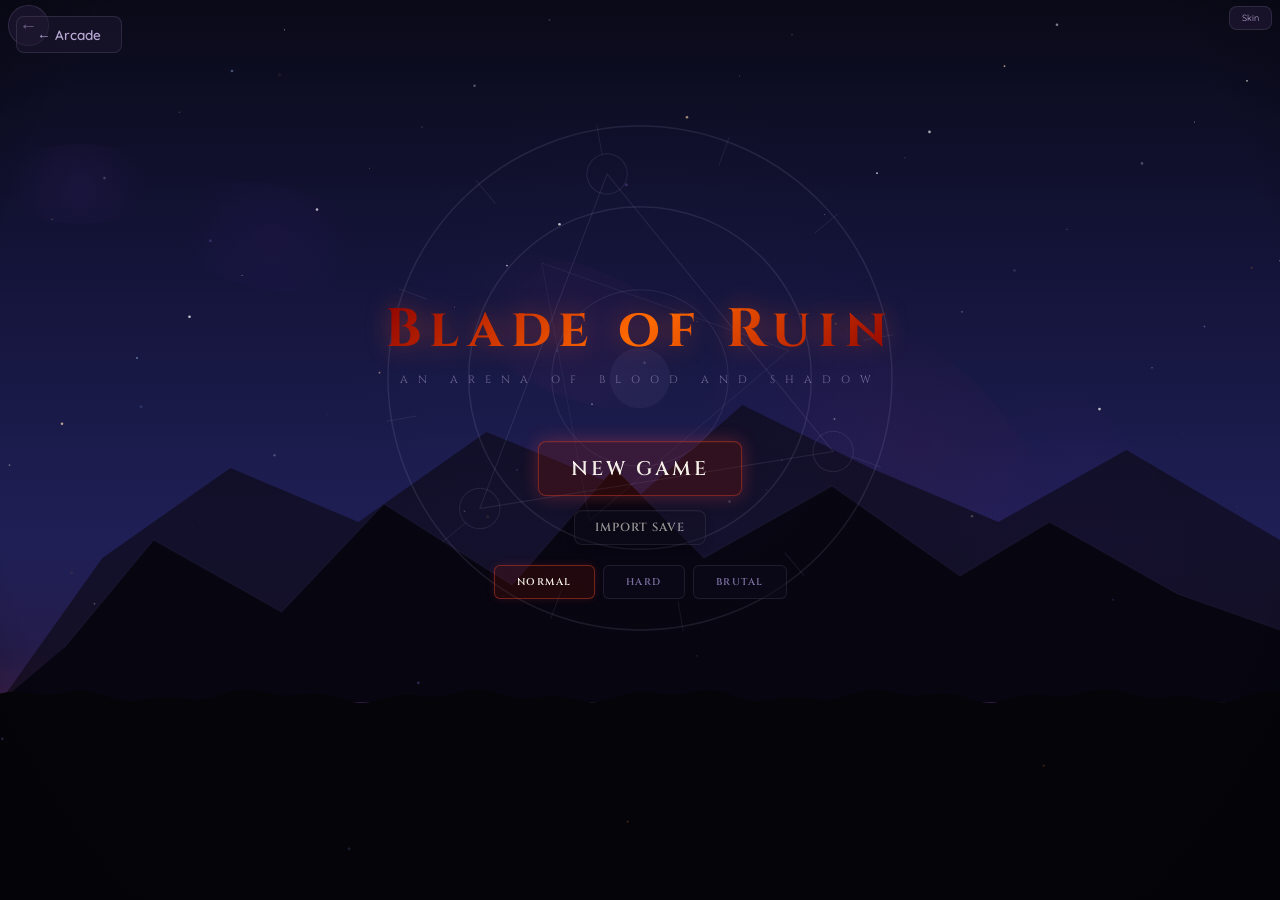
==== commit 9a482ddb: "Fix shop interior scrolling on mobile — constrain height, enable touch scroll Co-Authored-By: Claude" ====
--- a/games/blade-of-ruin.html
+++ b/games/blade-of-ruin.html
@@ -22,6 +22,7 @@
 .overlay{position:fixed;inset:0;z-index:100;display:flex;flex-direction:column;align-items:center;justify-content:center;background:rgba(13,10,26,0.96);backdrop-filter:blur(20px);-webkit-backdrop-filter:blur(20px);overflow-y:auto;padding:env(safe-area-inset-top,0) 0 env(safe-area-inset-bottom,0);opacity:1;pointer-events:all;transition:none}
 .overlay.hidden{display:none!important}
 .overlay-scroll{max-height:100dvh;overflow-y:auto;width:100%;display:flex;flex-direction:column;align-items:center;padding:clamp(8px,2dvh,20px) clamp(8px,3vw,20px)}
+.overlay-scroll:has(.shop-interior){overflow-y:hidden}
 
 /* ── Glass Panels ── */
 .gp{background:rgba(30,24,50,0.7);border:1px solid rgba(184,169,212,0.12);border-radius:14px;backdrop-filter:blur(16px);-webkit-backdrop-filter:blur(16px);padding:clamp(10px,2dvh,20px);width:min(420px,92vw)}
@@ -259,14 +260,14 @@
 .preview-wrap img,.preview-wrap svg{max-width:100%;max-height:100%}
 
 /* ── Shop Interior Split Layout ── */
-.shop-interior{display:flex;gap:16px;height:100%}
+.shop-interior{display:flex;gap:16px;max-height:calc(100dvh - env(safe-area-inset-top,0px) - env(safe-area-inset-bottom,0px) - 16px);min-height:0;width:100%}
 .shop-npc{flex:0 0 30%;display:flex;flex-direction:column;align-items:center;justify-content:center;padding:16px;border-right:1px solid rgba(255,255,255,0.1)}
 .shop-npc canvas{width:120px;height:180px;border-radius:8px;border:2px solid rgba(255,255,255,0.15)}
 .shop-npc .npc-name{font-family:'Cormorant Garamond',serif;font-size:clamp(14px,2vw,18px);color:#f5f0e8;margin-top:8px;text-align:center}
 .shop-npc .npc-title{font-size:clamp(10px,1.5vw,13px);color:#b8a9d4;text-align:center}
-.shop-body{flex:1;overflow-y:auto;padding:8px}
+.shop-body{flex:1;min-height:0;overflow-y:auto;-webkit-overflow-scrolling:touch;padding:8px}
 @media(max-width:600px){
-  .shop-interior{flex-direction:column}
+  .shop-interior{flex-direction:column;max-height:calc(100dvh - env(safe-area-inset-top,0px) - env(safe-area-inset-bottom,0px) - 16px)}
   .shop-npc{flex:0 0 auto;flex-direction:row;border-right:none;border-bottom:1px solid rgba(255,255,255,0.1);padding:8px;gap:12px}
   .shop-npc canvas{width:60px;height:90px}
 }
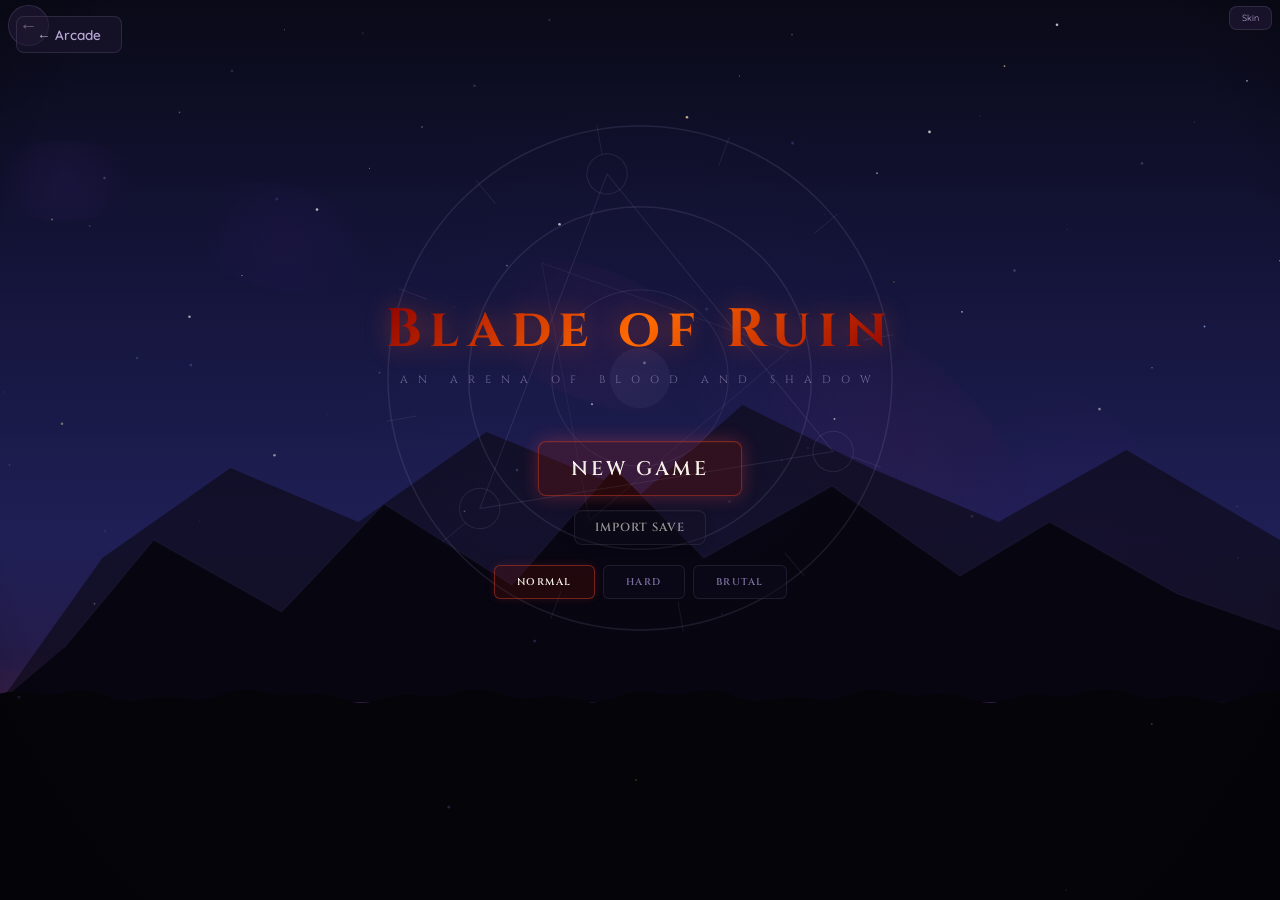
==== commit ce39d79d: "Add cinematic dice roll banner to combat — visual tier display with animated dice - New dice roll ba" ====
--- a/games/blade-of-ruin.html
+++ b/games/blade-of-ruin.html
@@ -226,6 +226,26 @@
 .dmg-float.dodge-text{color:#44aaff!important;font-style:italic}
 .dmg-float.block-text{color:#ffaa44!important}
 @keyframes dmgFloat{0%{opacity:1;transform:translateY(0) scale(1)}50%{opacity:1}100%{opacity:0;transform:translateY(clamp(-60px,-10dvh,-100px)) scale(0.7)}}
+
+/* ── Cinematic Dice Roll Banner ── */
+.dice-roll{position:fixed;z-index:40;pointer-events:none;display:flex;flex-direction:column;align-items:center;gap:clamp(2px,0.4dvh,4px);animation:diceRollIn 1.4s ease-out forwards}
+.dice-roll.side-left{left:8%;top:28%}
+.dice-roll.side-right{right:8%;top:28%}
+.dice-roll.side-left{transform-origin:left center}
+.dice-roll.side-right{transform-origin:right center}
+.dice-row{display:flex;align-items:center;gap:clamp(4px,0.8vw,8px)}
+.die-box{width:clamp(32px,5dvh,44px);height:clamp(32px,5dvh,44px);background:rgba(15,12,28,0.92);border:2px solid rgba(255,255,255,0.2);border-radius:6px;display:flex;align-items:center;justify-content:center;font-family:'Cormorant Garamond',serif;font-size:clamp(18px,2.8dvh,26px);font-weight:700;color:#fff;text-shadow:0 0 8px rgba(255,255,255,0.3);animation:dieSlot .35s ease-out both}
+.die-box:nth-child(1){animation-delay:.05s}
+.die-box:nth-child(3){animation-delay:.15s}
+.die-plus{font-size:clamp(14px,2dvh,18px);color:var(--iris-mid);font-weight:700}
+.dice-total{font-family:'Cormorant Garamond',serif;font-size:clamp(12px,1.6dvh,16px);font-weight:600;color:rgba(255,255,255,0.6);letter-spacing:1px}
+.dice-tier{font-family:'Cinzel','Cormorant Garamond',serif;font-size:clamp(22px,3.5dvh,34px);font-weight:700;letter-spacing:clamp(2px,0.5vw,5px);text-transform:uppercase;text-shadow:0 0 20px currentColor,0 2px 8px rgba(0,0,0,0.8);animation:tierPop .3s .25s ease-out both}
+.dice-dmg{font-family:'Cormorant Garamond',serif;font-size:clamp(28px,5dvh,48px);font-weight:700;text-shadow:0 0 24px currentColor,0 4px 12px rgba(0,0,0,0.9);animation:dmgSlam .35s .4s cubic-bezier(0.2,1.5,0.4,1) both}
+.dice-blocked{font-size:clamp(10px,1.2dvh,13px);color:#ffaa44;font-weight:600;animation:tierPop .2s .5s ease-out both}
+@keyframes diceRollIn{0%{opacity:0;transform:scale(0.5) translateY(10px)}8%{opacity:1;transform:scale(1.05) translateY(-2px)}15%{transform:scale(1) translateY(0)}75%{opacity:1;transform:scale(1) translateY(0)}100%{opacity:0;transform:scale(0.9) translateY(-15px)}}
+@keyframes dieSlot{0%{transform:rotateX(90deg) scale(0.5);opacity:0}50%{transform:rotateX(-10deg) scale(1.1);opacity:1}100%{transform:rotateX(0) scale(1);opacity:1}}
+@keyframes tierPop{0%{transform:scale(0) translateY(6px);opacity:0}60%{transform:scale(1.2) translateY(-2px);opacity:1}100%{transform:scale(1) translateY(0);opacity:1}}
+@keyframes dmgSlam{0%{transform:scale(2.5);opacity:0}50%{transform:scale(0.9);opacity:1}100%{transform:scale(1);opacity:1}}
 
 /* ── Level Up Glow ── */
 @keyframes lvlGlow{0%,100%{box-shadow:0 0 20px var(--game-glow)}50%{box-shadow:0 0 50px var(--game-glow),0 0 80px rgba(255,68,68,0.2)}}
@@ -1695,6 +1715,33 @@
   setTimeout(() => el.remove(), 1200);
 }
 
+// ── Cinematic Dice Roll Display ──
+function showDiceRoll(result, isPlayerTarget) {
+  // Remove any existing roll display
+  document.querySelectorAll('.dice-roll').forEach(e => e.remove());
+  const tier = ROLL_TIERS[result.tier];
+  const side = isPlayerTarget ? 'side-left' : 'side-right';
+  const el = document.createElement('div');
+  el.className = `dice-roll ${side}`;
+  // Die border color matches tier
+  const borderColor = tier.color;
+  let html = `<div class="dice-row">
+    <div class="die-box" style="border-color:${borderColor}80">${result.d1}</div>
+    <span class="die-plus">+</span>
+    <div class="die-box" style="border-color:${borderColor}80">${result.d2}</div>
+  </div>
+  <div class="dice-total">= ${result.roll}</div>
+  <div class="dice-tier" style="color:${tier.color}">${tier.icon} ${tier.label} ${tier.icon}</div>`;
+  if (result.tier > 0) {
+    const dmgColor = result.crit ? '#ff4444' : result.tier >= 3 ? '#44ff44' : result.tier >= 2 ? '#ffff44' : '#ff8844';
+    html += `<div class="dice-dmg" style="color:${dmgColor}">${result.crit ? '!' : ''}${result.dmg}</div>`;
+    if (result.blocked) html += `<div class="dice-blocked">BLOCKED</div>`;
+  }
+  el.innerHTML = html;
+  document.body.appendChild(el);
+  setTimeout(() => el.remove(), 1500);
+}
+
 // ── Damage Calculation ──
 function emptyEquip() { return {head:null,shoulders:null,chest:null,arms:null,legs:null,shield:null,weapon:null}; }
 
@@ -1842,20 +1889,23 @@
 
 // ── Apply Damage ──
 function applyResult(target, result, atkName, tgtName) {
+  const isPlayerTarget = target === player;
   if (result.dodged) {
     addLog(`${tgtName} dodges!`, 'move');
     Snd.dodge();
-    const x = target===player ? gameCanvas.width*0.3 : gameCanvas.width*0.7;
+    const x = isPlayerTarget ? gameCanvas.width*0.3 : gameCanvas.width*0.7;
     showFloat('DODGE', x, gameCanvas.height*0.25, '#44aaff', false);
-    animDodge(target===player, null);
+    animDodge(isPlayerTarget, null);
     return;
+  }
+  // Show cinematic dice roll for all roll results (miss or hit)
+  if (result.d1 !== undefined) {
+    showDiceRoll(result, isPlayerTarget);
   }
   // Miss from roll
   if (result.tier === 0) {
     addLog(`[${result.d1}+${result.d2}=${result.roll}] ${atkName} misses ${tgtName}!`, 'move');
     Snd.dodge();
-    const x = target===player ? gameCanvas.width*0.3 : gameCanvas.width*0.7;
-    showFloat('MISS', x, gameCanvas.height*0.25, '#666', false);
     return;
   }
   target.hp = Math.max(0, target.hp - result.dmg);
@@ -1863,15 +1913,12 @@
   const pre = result.crit ? 'CRIT! ' : result.blocked ? 'Blocked! ' : '';
   addLog(`${tierTag}${pre}${result.dmg} dmg → ${tgtName}`, result.crit ? 'crit' : 'damage');
   if (result.crit) Snd.heavyHit(); else Snd.swordHit();
-  const x = target===player ? gameCanvas.width*0.3 : gameCanvas.width*0.7;
+  const x = isPlayerTarget ? gameCanvas.width*0.3 : gameCanvas.width*0.7;
   const tierColor = result.crit ? '#ff4444' : result.tier>=3 ? '#44ff44' : result.tier>=2 ? '#ffff44' : '#ff8844';
-  showFloat((result.crit?'!':'')+result.dmg, x, gameCanvas.height*0.25, tierColor, result.crit||result.tier>=3);
-  // Show dice roll float
-  if (result.d1 !== undefined) {
-    showFloat(`🎲${result.d1}+${result.d2}`, x, gameCanvas.height*0.20, ROLL_TIERS[result.tier].color, false);
-  }
   spawnParts(x, gameCanvas.height*0.35, tierColor, result.crit?18:result.tier>=3?12:6, 8);
   triggerShake(result.crit ? 14 : result.tier>=3 ? 8 : 4);
+  // Extra screen flash on crits
+  if (result.crit) triggerScreenFlash(tierColor, 15);
 }
 
 // ── Status Tick ──
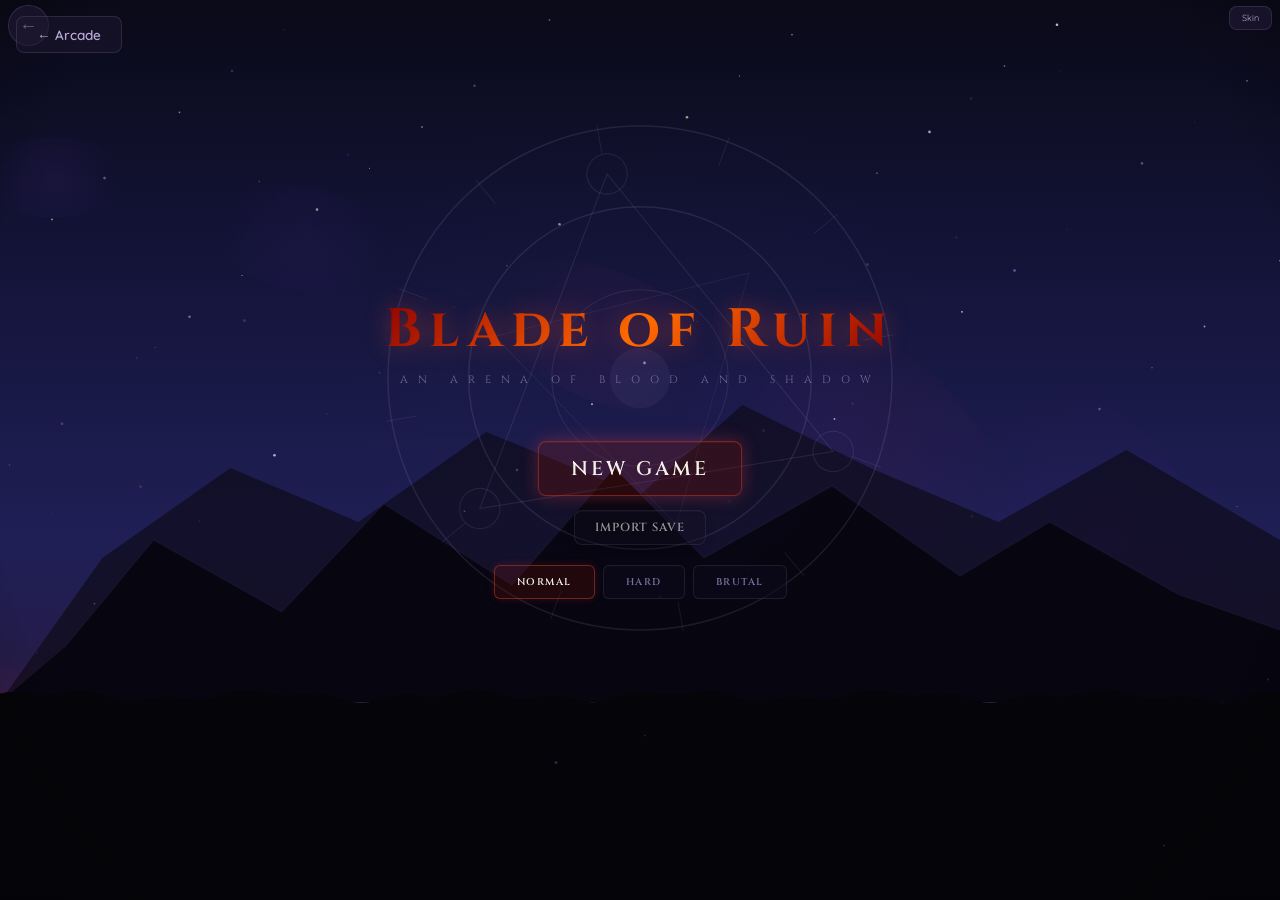
==== commit 925703fa: "Rewrite inventory as WoW-style character panel with model, gear slots, and stats - Character model r" ====
--- a/games/blade-of-ruin.html
+++ b/games/blade-of-ruin.html
@@ -190,6 +190,35 @@
 .equip-slot .es-label{font-size:clamp(7px,0.8dvh,9px);color:var(--iris-mid);text-transform:uppercase;letter-spacing:0.5px;margin-bottom:2px}
 .equip-slot .es-name{font-size:clamp(8px,1dvh,10px);font-weight:600}
 .equip-slot.filled{border-color:rgba(184,169,212,0.2)}
+
+/* ── Character Panel (WoW-style inventory) ── */
+.char-panel{width:100%;max-width:min(480px,96vw)}
+.char-header{text-align:center;margin-bottom:clamp(4px,0.6dvh,8px)}
+.char-header .ch-name{font-family:'Cinzel','Cormorant Garamond',serif;font-size:clamp(16px,2.2dvh,22px);font-weight:700;color:var(--moon-glow)}
+.char-header .ch-sub{font-size:clamp(10px,1.2dvh,13px);color:var(--iris-light)}
+.char-body{display:grid;grid-template-columns:auto 1fr auto;gap:clamp(4px,0.6vw,8px);align-items:start}
+.eq-col{display:flex;flex-direction:column;gap:clamp(3px,0.5dvh,6px);min-width:clamp(56px,14vw,72px)}
+.eq-slot{background:rgba(20,16,36,0.6);border:2px solid rgba(184,169,212,0.1);border-radius:8px;padding:clamp(4px,0.5dvh,6px) clamp(3px,0.5vw,6px);text-align:center;cursor:pointer;transition:all .2s;position:relative}
+.eq-slot.filled{border-color:rgba(184,169,212,0.25)}
+.eq-slot.selected{border-color:var(--game-accent);box-shadow:0 0 10px var(--game-glow)}
+.eq-slot .eq-label{font-size:clamp(6px,0.7dvh,8px);color:var(--iris-mid);text-transform:uppercase;letter-spacing:0.5px}
+.eq-slot .eq-name{font-size:clamp(7px,0.85dvh,9px);font-weight:600;white-space:nowrap;overflow:hidden;text-overflow:ellipsis;max-width:clamp(52px,13vw,68px)}
+.eq-slot.filled:active{transform:scale(0.95)}
+.char-model-wrap{display:flex;flex-direction:column;align-items:center;justify-content:center;min-height:clamp(160px,28dvh,240px)}
+.char-model-wrap canvas{border-radius:8px;border:1px solid rgba(184,169,212,0.08);background:radial-gradient(ellipse at 50% 80%,rgba(74,63,107,0.15),transparent 70%)}
+.char-stats-panel{width:100%;margin-top:clamp(4px,0.6dvh,8px)}
+.csp-section{font-family:'Cormorant Garamond',serif;font-size:clamp(11px,1.3dvh,14px);font-weight:600;color:var(--moon-glow);border-bottom:1px solid rgba(184,169,212,0.12);padding-bottom:2px;margin:clamp(4px,0.6dvh,8px) 0 clamp(2px,0.3dvh,4px)}
+.csp-row{display:flex;justify-content:space-between;padding:clamp(1px,0.15dvh,2px) 0;font-family:'Quicksand',sans-serif;font-size:clamp(9px,1.1dvh,12px)}
+.csp-row .csp-label{color:var(--iris-light)}
+.csp-row .csp-val{font-weight:700;color:var(--moon-glow)}
+.csp-row .csp-val.bonus{color:#76ff03}
+/* Item detail tooltip */
+.eq-detail{background:rgba(12,10,24,0.95);border:1px solid rgba(184,169,212,0.15);border-radius:10px;padding:clamp(8px,1dvh,12px);margin-top:clamp(4px,0.6dvh,8px);width:100%;animation:bloomIn .2s ease-out}
+.eq-detail .eqd-name{font-family:'Cormorant Garamond',serif;font-size:clamp(13px,1.6dvh,16px);font-weight:700;margin-bottom:2px}
+.eq-detail .eqd-type{font-size:clamp(9px,1dvh,11px);color:var(--iris-mid);text-transform:uppercase;letter-spacing:0.5px}
+.eq-detail .eqd-stats{font-size:clamp(10px,1.2dvh,12px);color:var(--iris-light);margin-top:4px;line-height:1.5}
+.eq-detail .eqd-set{font-size:clamp(9px,1dvh,11px);color:#ffd740;margin-top:3px}
+.eq-detail .eqd-actions{display:flex;gap:6px;margin-top:6px}
 
 /* ── Dialogue Box ── */
 .dialogue-box{position:fixed;bottom:clamp(70px,14dvh,120px);left:50%;transform:translateX(-50%);z-index:110;width:min(400px,90vw);background:rgba(10,8,20,0.95);border:1px solid rgba(255,68,68,0.2);border-radius:12px;padding:clamp(10px,1.5dvh,16px);backdrop-filter:blur(16px);-webkit-backdrop-filter:blur(16px);display:none}
@@ -3554,47 +3583,157 @@
 }
 
 // ── Inventory ──
+let _invSelected = null; // {type:'equip'|'bag', slot/idx}
+
 function renderInventory() {
   const el = document.getElementById('inventory-content');
-  el.innerHTML = `
-    <div class="section-title">Equipment</div>
-    <div class="equip-slots">${EQUIP_SLOTS.map(sl => {
-      const it = player.equipment[sl];
-      return `<div class="equip-slot ${it?'filled':''}" data-unequip="${sl}">
-        <div class="es-label">${SLOT_LABELS[sl]}</div>
-        <div class="es-name" style="color:${it?ITEM_TIERS[it.tier].color:'var(--iris-mid)'}; font-size:clamp(7px,0.9dvh,9px)">${it?it.name:'Empty'}</div>
+  const race = RACES.find(r=>r.id===player.race);
+  const d = computeDerived(player.stats, player.equipment, player.race);
+  const modelLv = getModelLv(player.equipment);
+  const wepId = player.equipment.weapon?.weaponType || 'sword';
+
+  // Left column: head, shoulders, chest, arms
+  const leftSlots = ['head','shoulders','chest','arms'];
+  // Right column: weapon, shield, legs (+ empty)
+  const rightSlots = ['weapon','shield','legs'];
+
+  function slotHtml(sl) {
+    const it = player.equipment[sl];
+    const sel = _invSelected && _invSelected.type==='equip' && _invSelected.slot===sl;
+    return `<div class="eq-slot ${it?'filled':''} ${sel?'selected':''}" data-eq-slot="${sl}">
+      <div class="eq-label">${SLOT_LABELS[sl]}</div>
+      <div class="eq-name" style="color:${it?ITEM_TIERS[it.tier].color:'var(--iris-mid)'}">${it?it.name:'—'}</div>
+    </div>`;
+  }
+
+  // Detailed item view
+  let detailHtml = '';
+  if (_invSelected) {
+    let it = null, actions = '';
+    if (_invSelected.type === 'equip') {
+      it = player.equipment[_invSelected.slot];
+      if (it) actions = `<button class="btn btn-sm btn-danger" id="eqd-unequip">Unequip</button>`;
+    } else {
+      it = player.inventory[_invSelected.idx];
+      if (it) actions = `<button class="btn btn-sm btn-accent" id="eqd-equip">Equip</button>
+        <button class="btn btn-sm btn-danger" id="eqd-drop">Drop</button>`;
+    }
+    if (it) {
+      const setInfo = it.setId ? ARMOR_SETS.find(s=>s.id===it.setId) : null;
+      detailHtml = `<div class="eq-detail">
+        <div class="eqd-name" style="color:${ITEM_TIERS[it.tier].color}">${it.name}</div>
+        <div class="eqd-type">${SLOT_LABELS[it.slot]} · ${ITEM_TIERS[it.tier].name}</div>
+        <div class="eqd-stats">${itemStatText(it)}</div>
+        ${setInfo?`<div class="eqd-set">${setInfo.name}</div>`:''}
+        <div class="eqd-actions">${actions}</div>
       </div>`;
-    }).join('')}</div>
-    <div class="section-title mt-md">Inventory (${player.inventory.length})</div>
-    <div class="item-grid">${player.inventory.map((it,i) => `
-      <div class="item-card ${ITEM_TIERS[it.tier].css}" data-equip="${i}">
+    }
+  }
+
+  el.innerHTML = `<div class="char-panel">
+    <div class="char-header">
+      <div class="ch-name">${player.name}</div>
+      <div class="ch-sub">Level ${player.level} ${race?.name||''} · ${race?.icon||''}</div>
+    </div>
+    <div class="char-body">
+      <div class="eq-col eq-col-left">${leftSlots.map(slotHtml).join('')}</div>
+      <div class="char-model-wrap"><canvas id="inv-char-canvas" width="130" height="210"></canvas></div>
+      <div class="eq-col eq-col-right">${rightSlots.map(slotHtml).join('')}</div>
+    </div>
+    ${detailHtml}
+    <div class="char-stats-panel">
+      <div class="csp-section">Attributes</div>
+      ${STAT_NAMES.map(s => {
+        const base = player.stats[s];
+        const bonus = d[s] !== undefined ? 0 : 0; // bonuses shown via derived
+        return `<div class="csp-row"><span class="csp-label">${s}</span><span class="csp-val">${base}</span></div>`;
+      }).join('')}
+      <div class="csp-section">Combat Stats</div>
+      <div class="csp-row"><span class="csp-label">Max HP</span><span class="csp-val">${d.maxHp}</span></div>
+      <div class="csp-row"><span class="csp-label">Max Stamina</span><span class="csp-val">${d.maxSta}</span></div>
+      <div class="csp-row"><span class="csp-label">Max Mana</span><span class="csp-val">${d.maxMana}</span></div>
+      <div class="csp-row"><span class="csp-label">Melee Mult</span><span class="csp-val">${d.meleeMult.toFixed(2)}x</span></div>
+      <div class="csp-row"><span class="csp-label">Spell Mult</span><span class="csp-val">${d.spellMult.toFixed(2)}x</span></div>
+      <div class="csp-section">Defense</div>
+      <div class="csp-row"><span class="csp-label">Dodge</span><span class="csp-val">${Math.round(d.dodge*100)}%</span></div>
+      <div class="csp-row"><span class="csp-label">Block</span><span class="csp-val">${Math.round(d.block*100)}%</span></div>
+      <div class="csp-row"><span class="csp-label">Armor DR</span><span class="csp-val">${Math.round(d.dr*100)}% + ${d.flatDR}</span></div>
+      <div class="csp-section">Other</div>
+      <div class="csp-row"><span class="csp-label">HP Regen</span><span class="csp-val">${d.hpRegen.toFixed(1)}/turn</span></div>
+      <div class="csp-row"><span class="csp-label">Sta Regen</span><span class="csp-val">${d.staRegen}/turn</span></div>
+      <div class="csp-row"><span class="csp-label">Mana Regen</span><span class="csp-val">${d.manaRegen.toFixed(1)}/turn</span></div>
+      <div class="csp-row"><span class="csp-label">Shop Discount</span><span class="csp-val">${Math.round(d.discount*100)}%</span></div>
+      <div class="csp-row"><span class="csp-label">Gold</span><span class="csp-val" style="color:#ffd740">${player.gold}</span></div>
+    </div>
+    <div class="section-title mt-md">Bag (${player.inventory.length})</div>
+    <div class="item-grid">${player.inventory.map((it,i) => {
+      const sel = _invSelected && _invSelected.type==='bag' && _invSelected.idx===i;
+      return `<div class="item-card ${ITEM_TIERS[it.tier].css} ${sel?'selected':''}" data-bag="${i}">
         <div class="ic-name" style="color:${ITEM_TIERS[it.tier].color}">${it.name}</div>
         <div class="ic-type">${SLOT_LABELS[it.slot]} · ${ITEM_TIERS[it.tier].name}</div>
         <div class="ic-stats">${itemStatText(it)}</div>
-      </div>`).join('')}${player.inventory.length===0?'<div class="info-text text-center w-full">No items</div>':''}</div>
-    <div class="btn-row"><button class="btn" id="inv-back">Back</button></div>`;
-  // Equip from inventory
-  el.querySelectorAll('[data-equip]').forEach(c => c.onclick = () => {
-    const idx = parseInt(c.dataset.equip);
+      </div>`;
+    }).join('')}${player.inventory.length===0?'<div class="info-text text-center w-full">No items</div>':''}</div>
+    <div class="btn-row"><button class="btn" id="inv-back">Back</button></div>
+  </div>`;
+
+  // Draw character model on canvas
+  const cvs = document.getElementById('inv-char-canvas');
+  if (cvs) {
+    const img = getCharImg(player.race, modelLv, wepId);
+    const drawModel = () => {
+      const cx = cvs.getContext('2d');
+      cx.clearRect(0, 0, 130, 210);
+      cx.drawImage(img, 10, 5, 110, 200);
+    };
+    if (img.complete) drawModel(); else img.onload = drawModel;
+  }
+
+  // Equipment slot click — select to view detail
+  el.querySelectorAll('[data-eq-slot]').forEach(c => c.onclick = () => {
+    const sl = c.dataset.eqSlot;
+    if (_invSelected && _invSelected.type==='equip' && _invSelected.slot===sl) _invSelected = null;
+    else _invSelected = { type:'equip', slot:sl };
+    Snd.click(); renderInventory();
+  });
+  // Bag item click — select to view detail
+  el.querySelectorAll('[data-bag]').forEach(c => c.onclick = () => {
+    const idx = parseInt(c.dataset.bag);
+    if (_invSelected && _invSelected.type==='bag' && _invSelected.idx===idx) _invSelected = null;
+    else _invSelected = { type:'bag', idx };
+    Snd.click(); renderInventory();
+  });
+  // Detail actions
+  const unequipBtn = el.querySelector('#eqd-unequip');
+  if (unequipBtn) unequipBtn.onclick = () => {
+    const sl = _invSelected.slot;
+    const it = player.equipment[sl]; if(!it) return;
+    player.inventory.push(it);
+    player.equipment[sl] = null;
+    _invSelected = null;
+    recalcPlayer(); clearImgCache(); saveGame(); Snd.click();
+    renderInventory();
+  };
+  const equipBtn = el.querySelector('#eqd-equip');
+  if (equipBtn) equipBtn.onclick = () => {
+    const idx = _invSelected.idx;
     const it = player.inventory[idx]; if(!it) return;
-    // Unequip current
     const current = player.equipment[it.slot];
     if(current) player.inventory.push(current);
     player.equipment[it.slot] = it;
     player.inventory.splice(idx, 1);
+    _invSelected = null;
     recalcPlayer(); clearImgCache(); saveGame(); Snd.click();
     renderInventory();
-  });
-  // Unequip
-  el.querySelectorAll('[data-unequip]').forEach(c => c.onclick = () => {
-    const sl = c.dataset.unequip;
-    const it = player.equipment[sl]; if(!it) return;
-    player.inventory.push(it);
-    player.equipment[sl] = null;
-    recalcPlayer(); clearImgCache(); saveGame(); Snd.click();
-    renderInventory();
-  });
-  el.querySelector('#inv-back').onclick = () => changeState(ST.TOWN);
+  };
+  const dropBtn = el.querySelector('#eqd-drop');
+  if (dropBtn) dropBtn.onclick = () => {
+    const idx = _invSelected.idx;
+    player.inventory.splice(idx, 1);
+    _invSelected = null;
+    saveGame(); Snd.click(); renderInventory();
+  };
+  el.querySelector('#inv-back').onclick = () => { _invSelected = null; changeState(ST.TOWN); };
 }
 
 // ── Level Up ──
